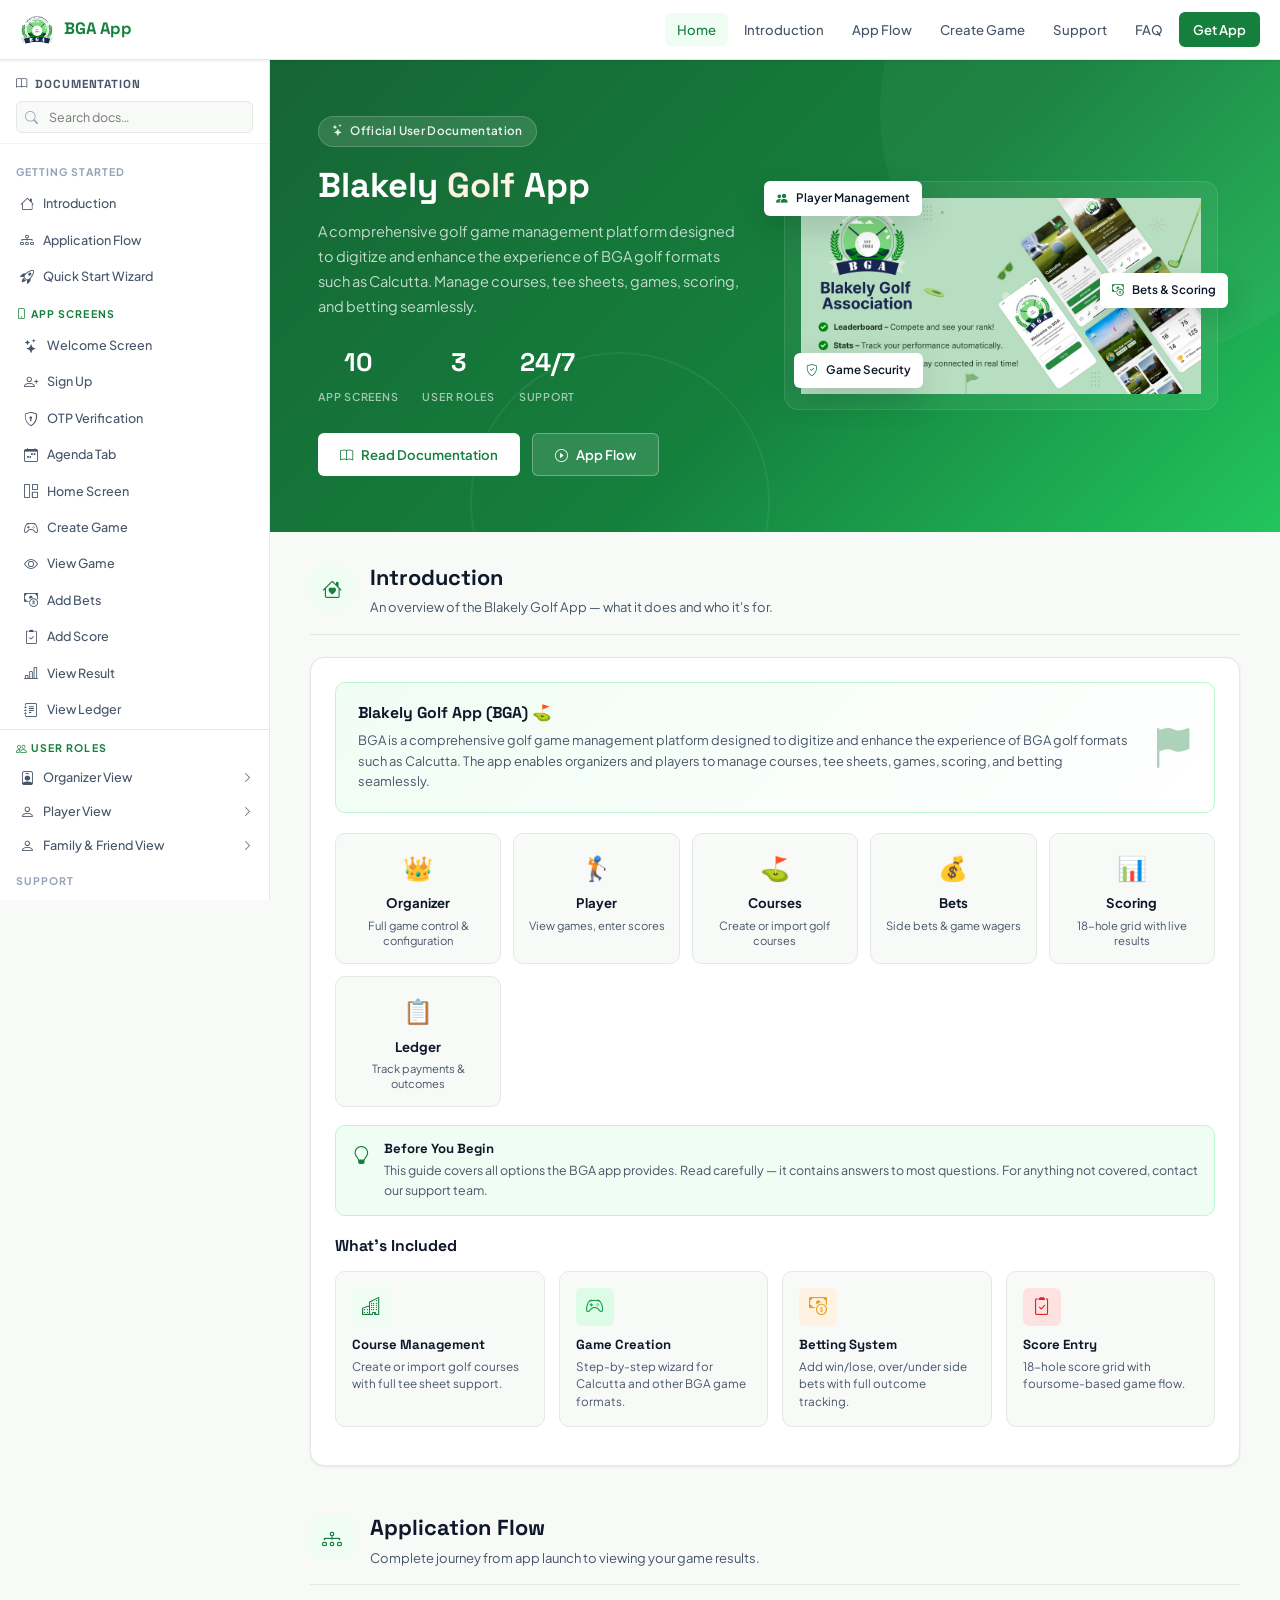
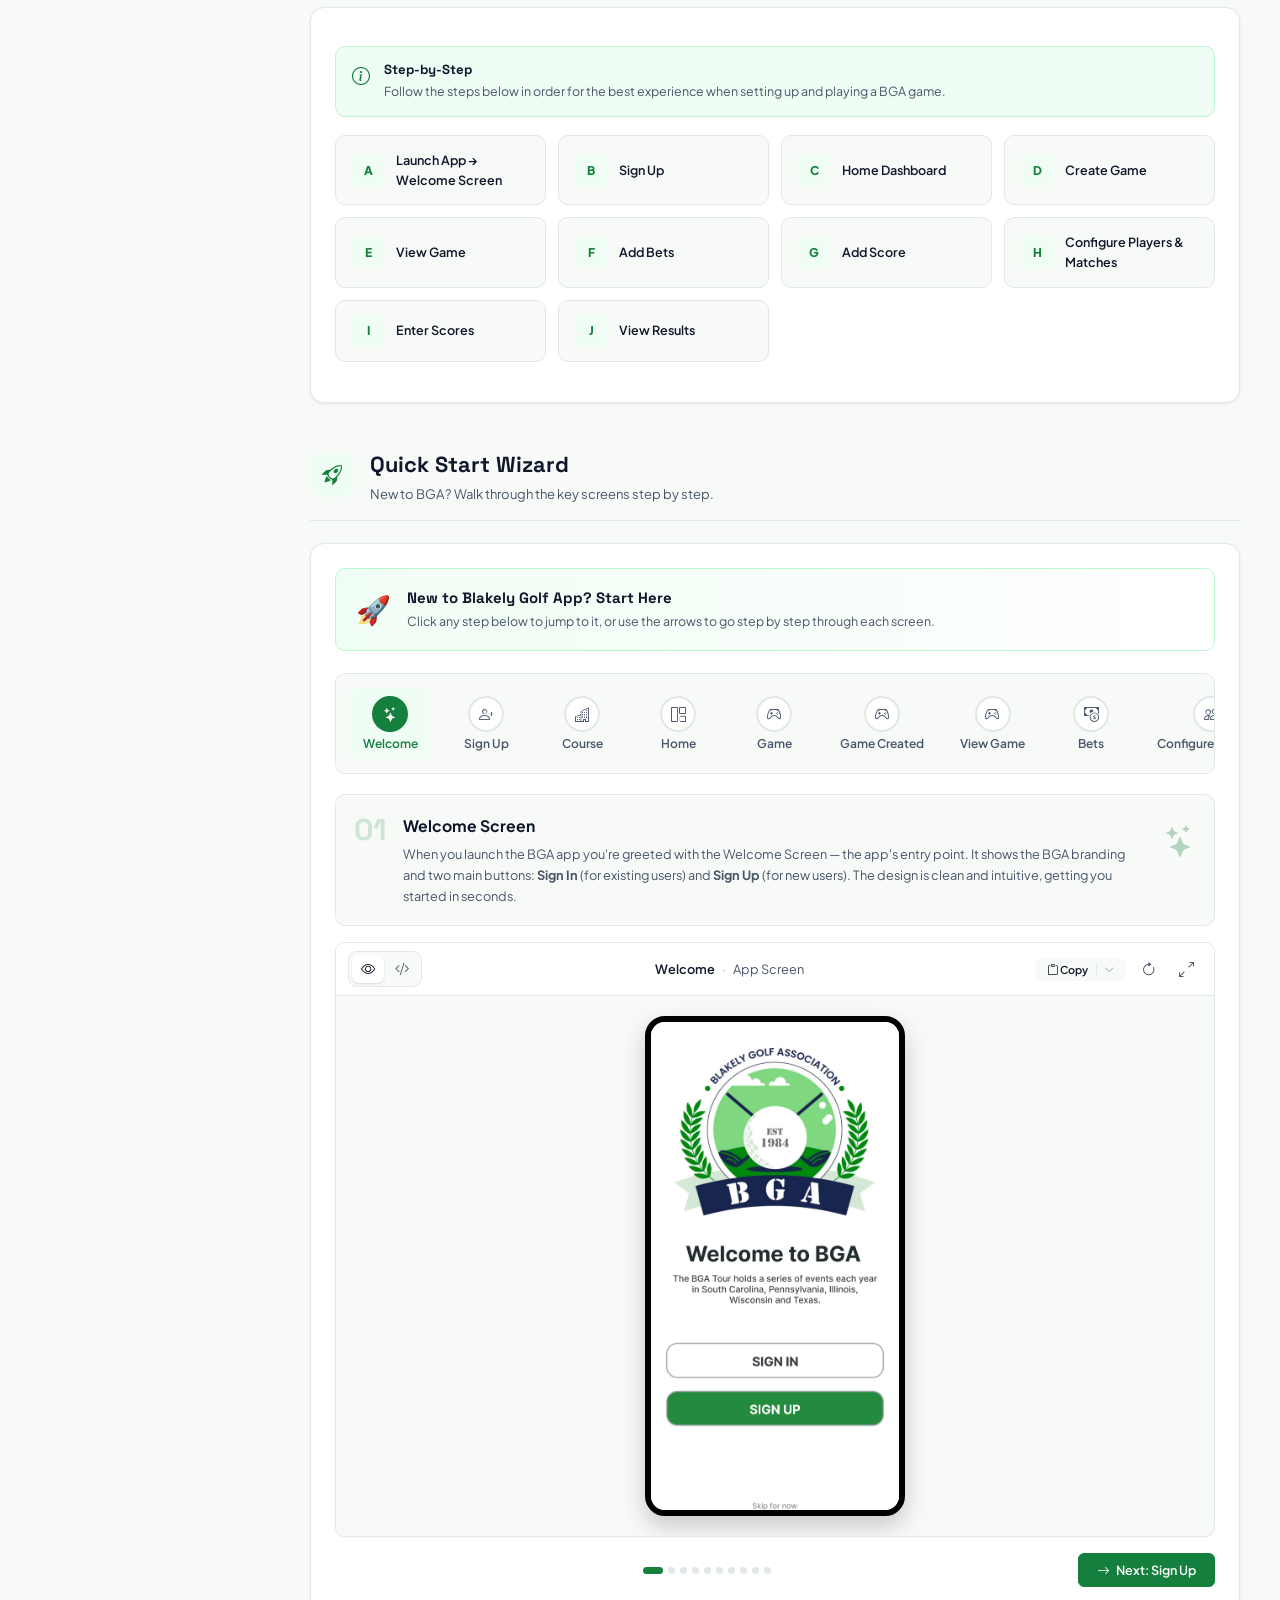
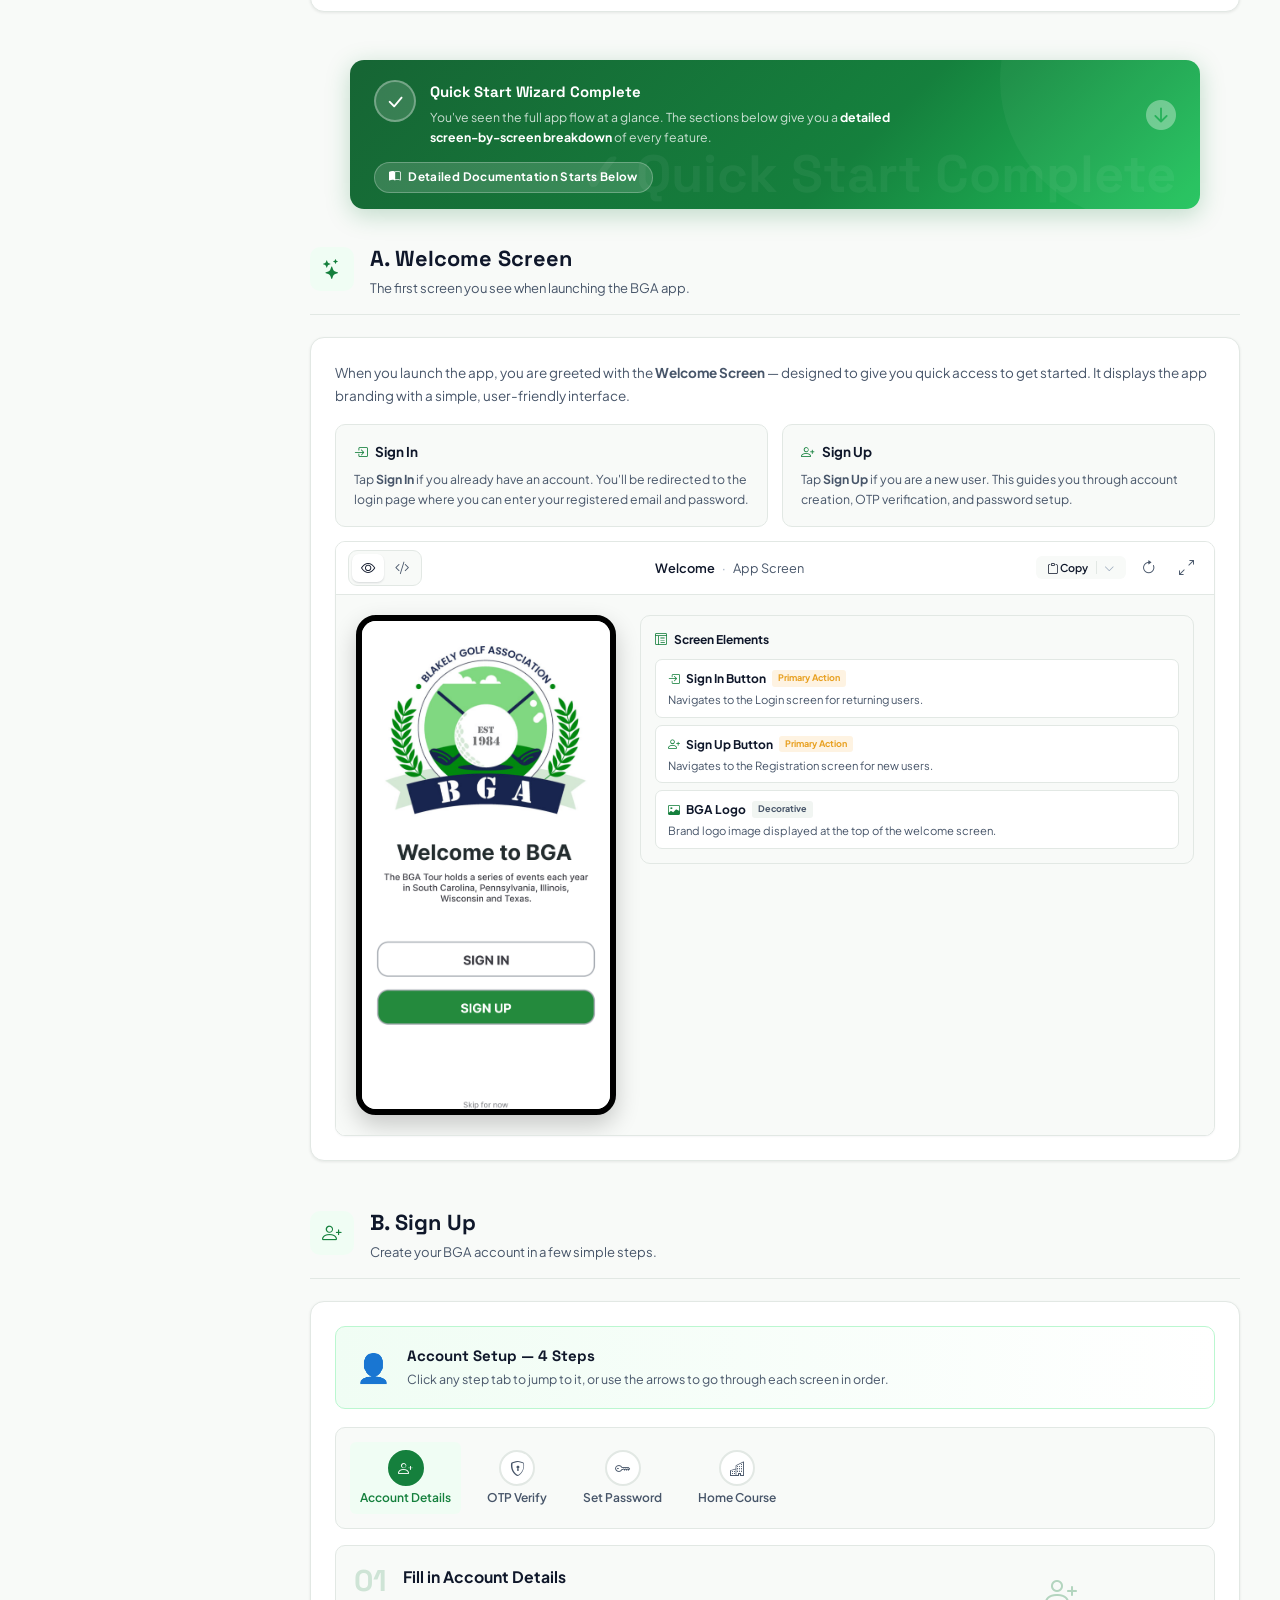
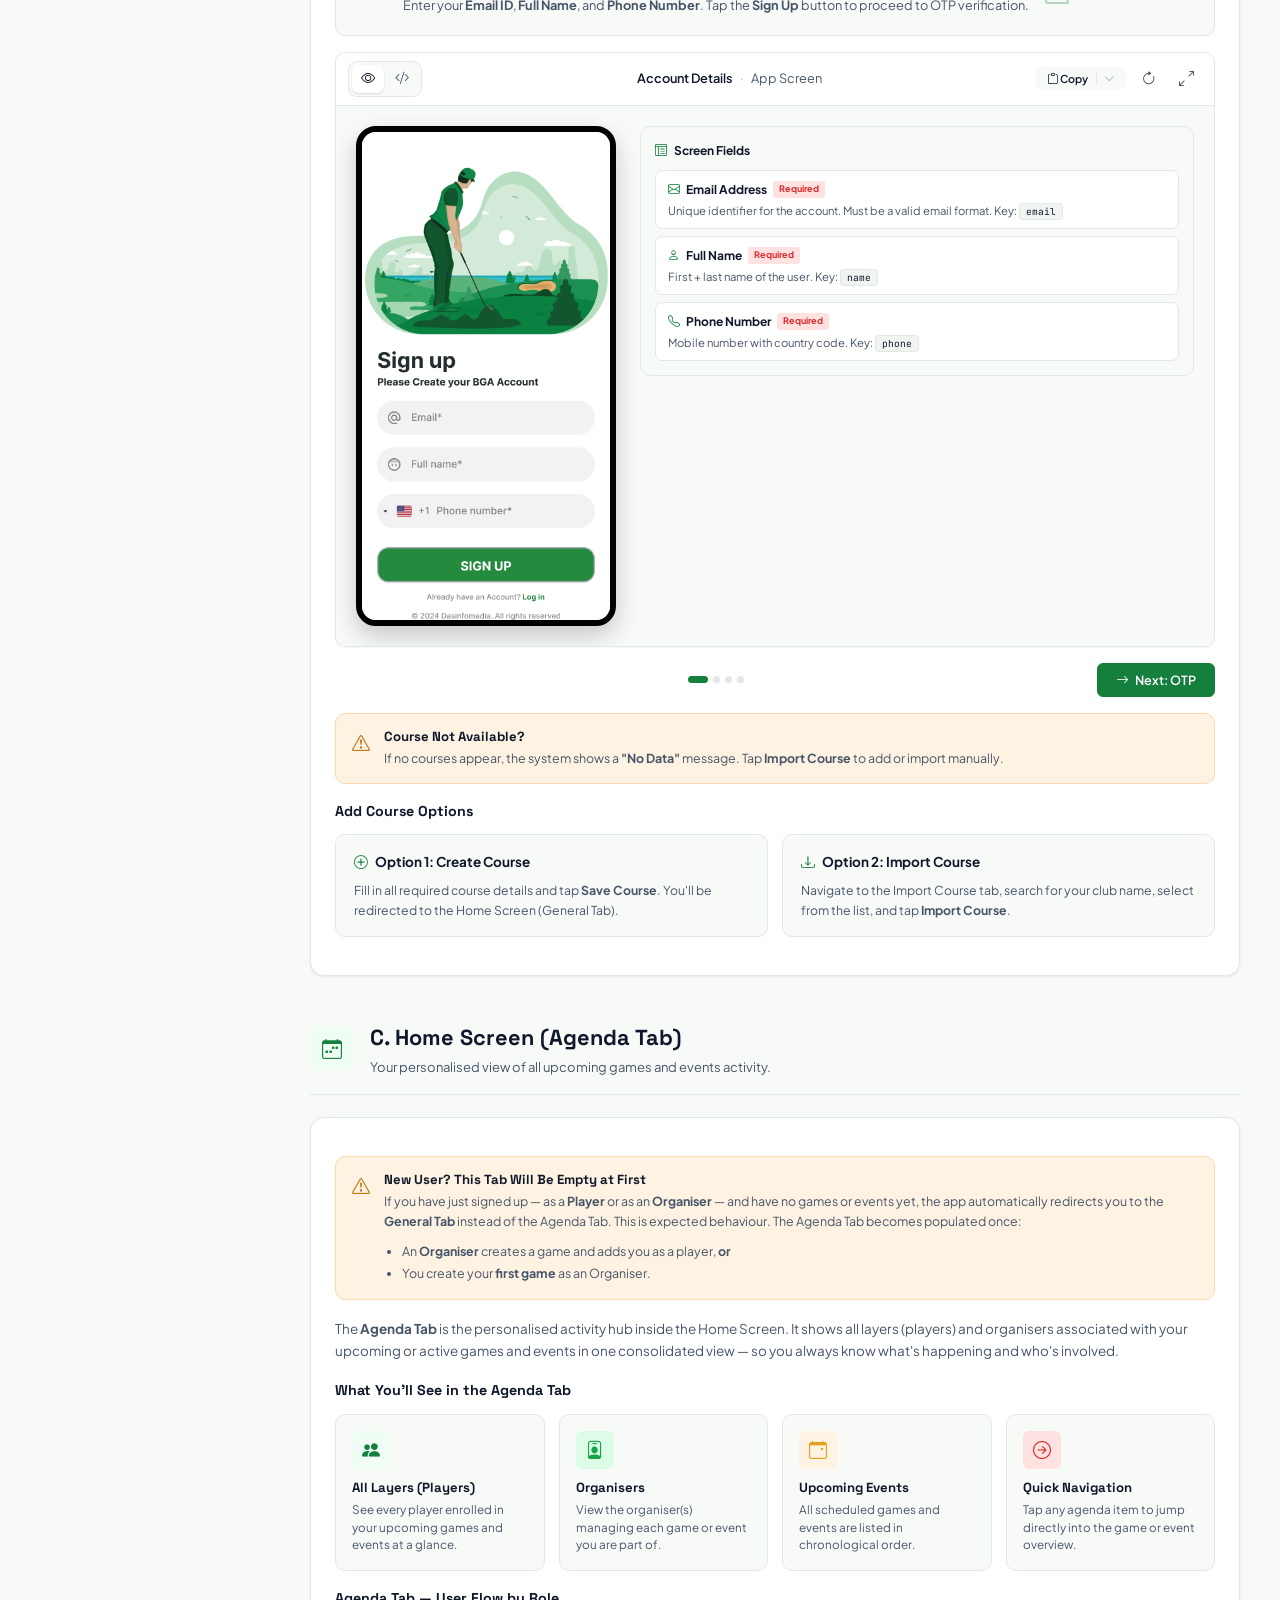
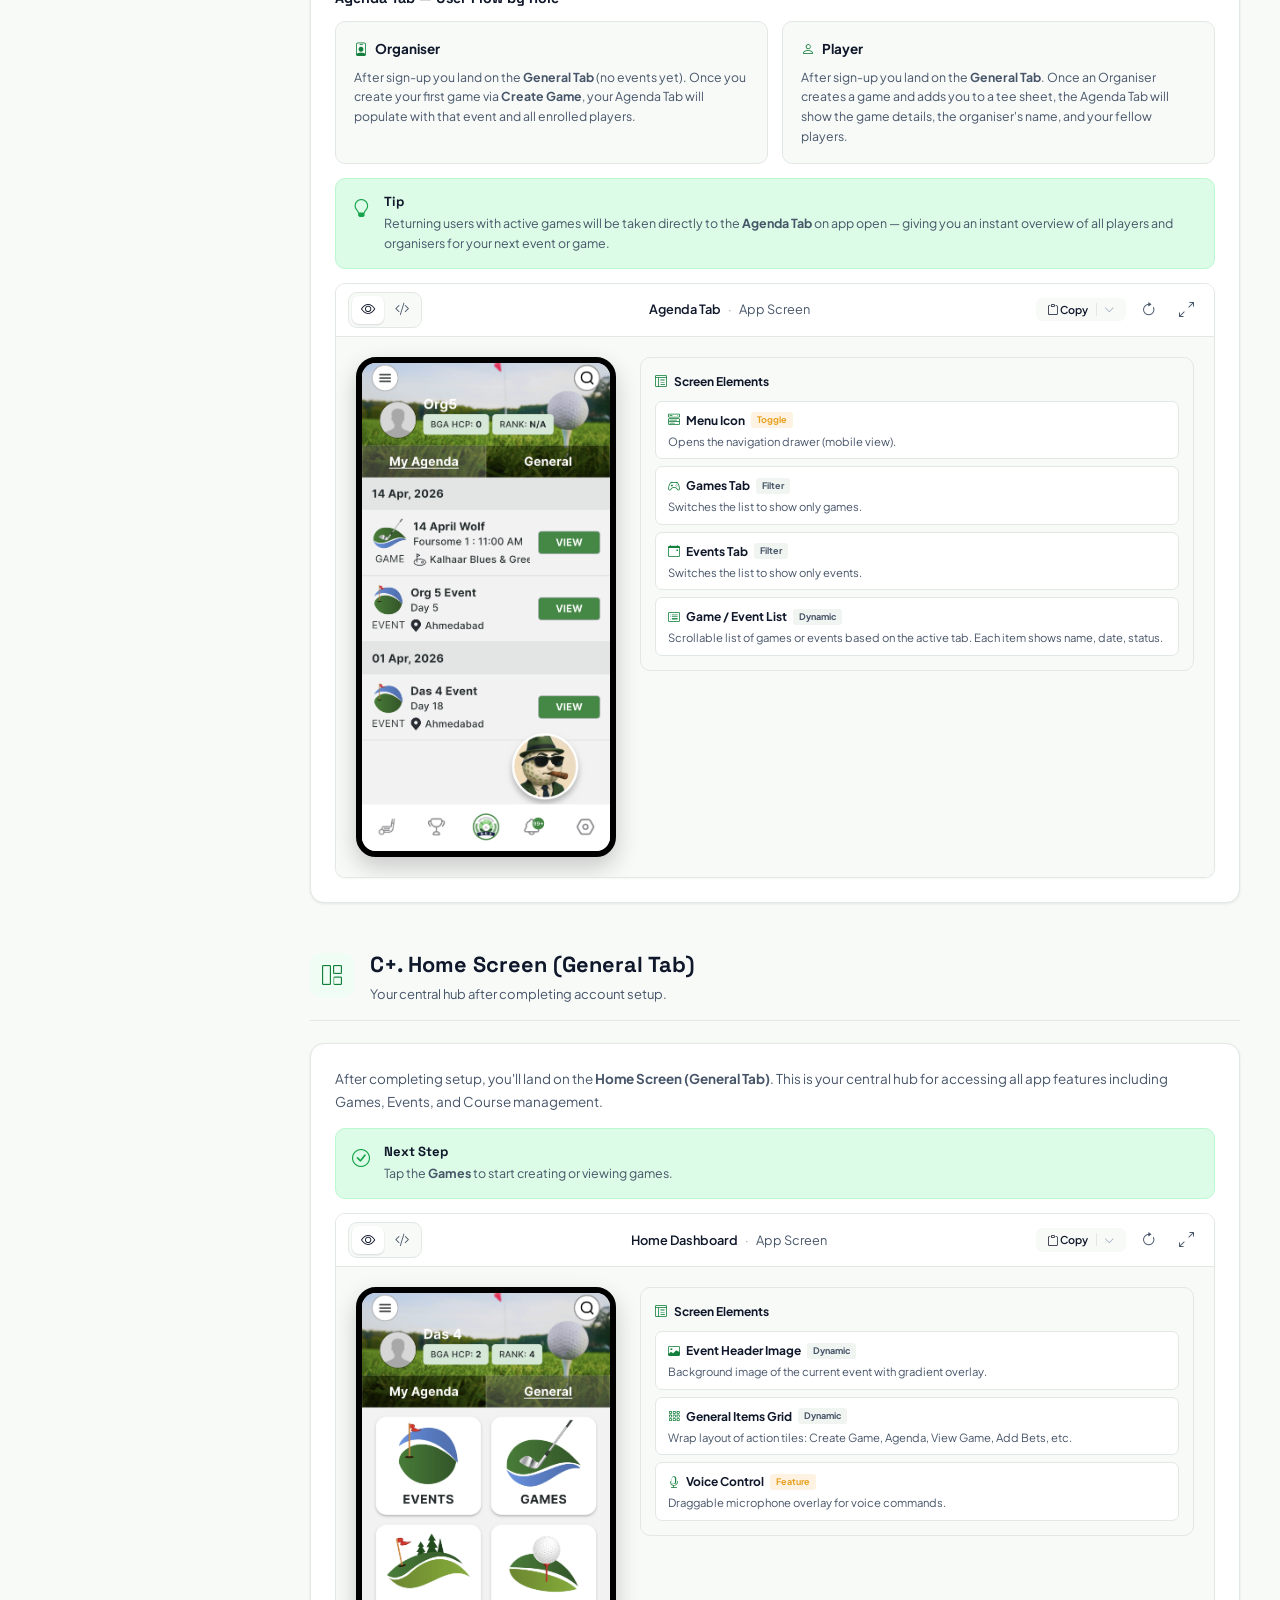
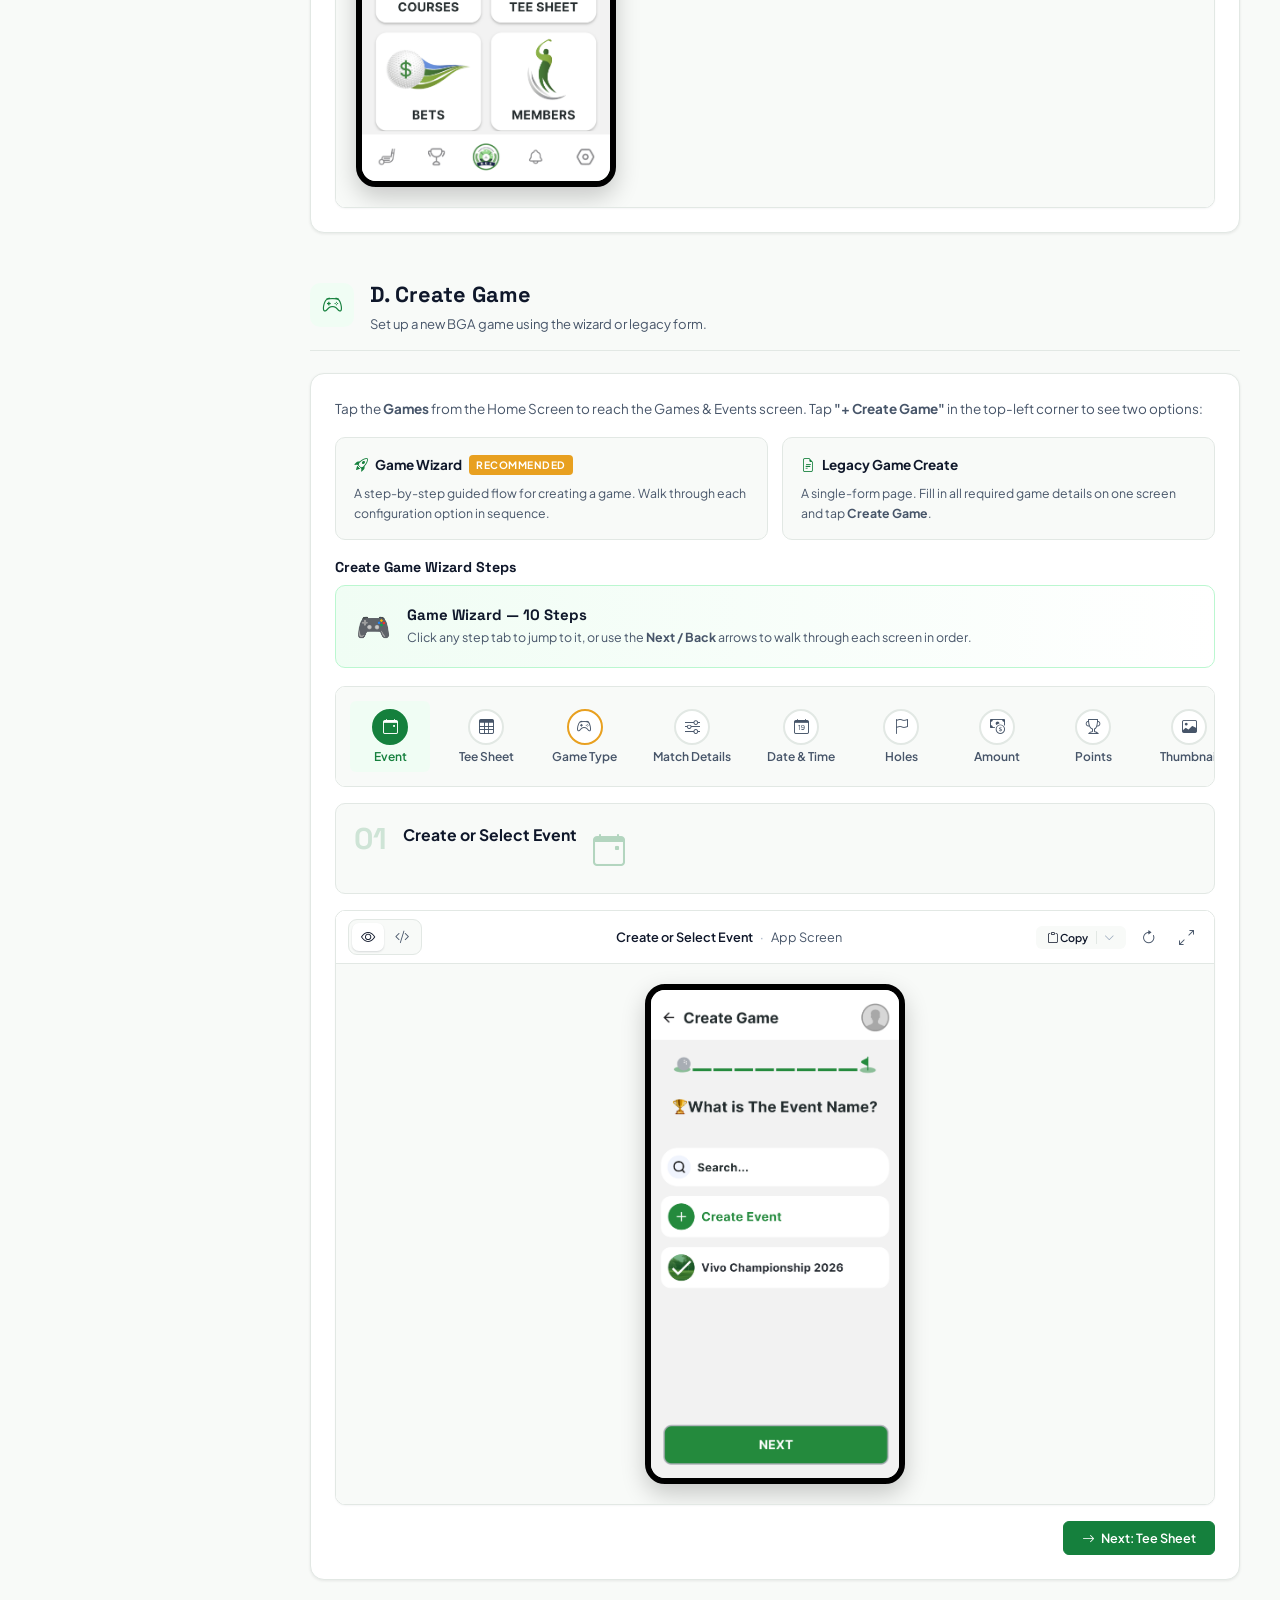
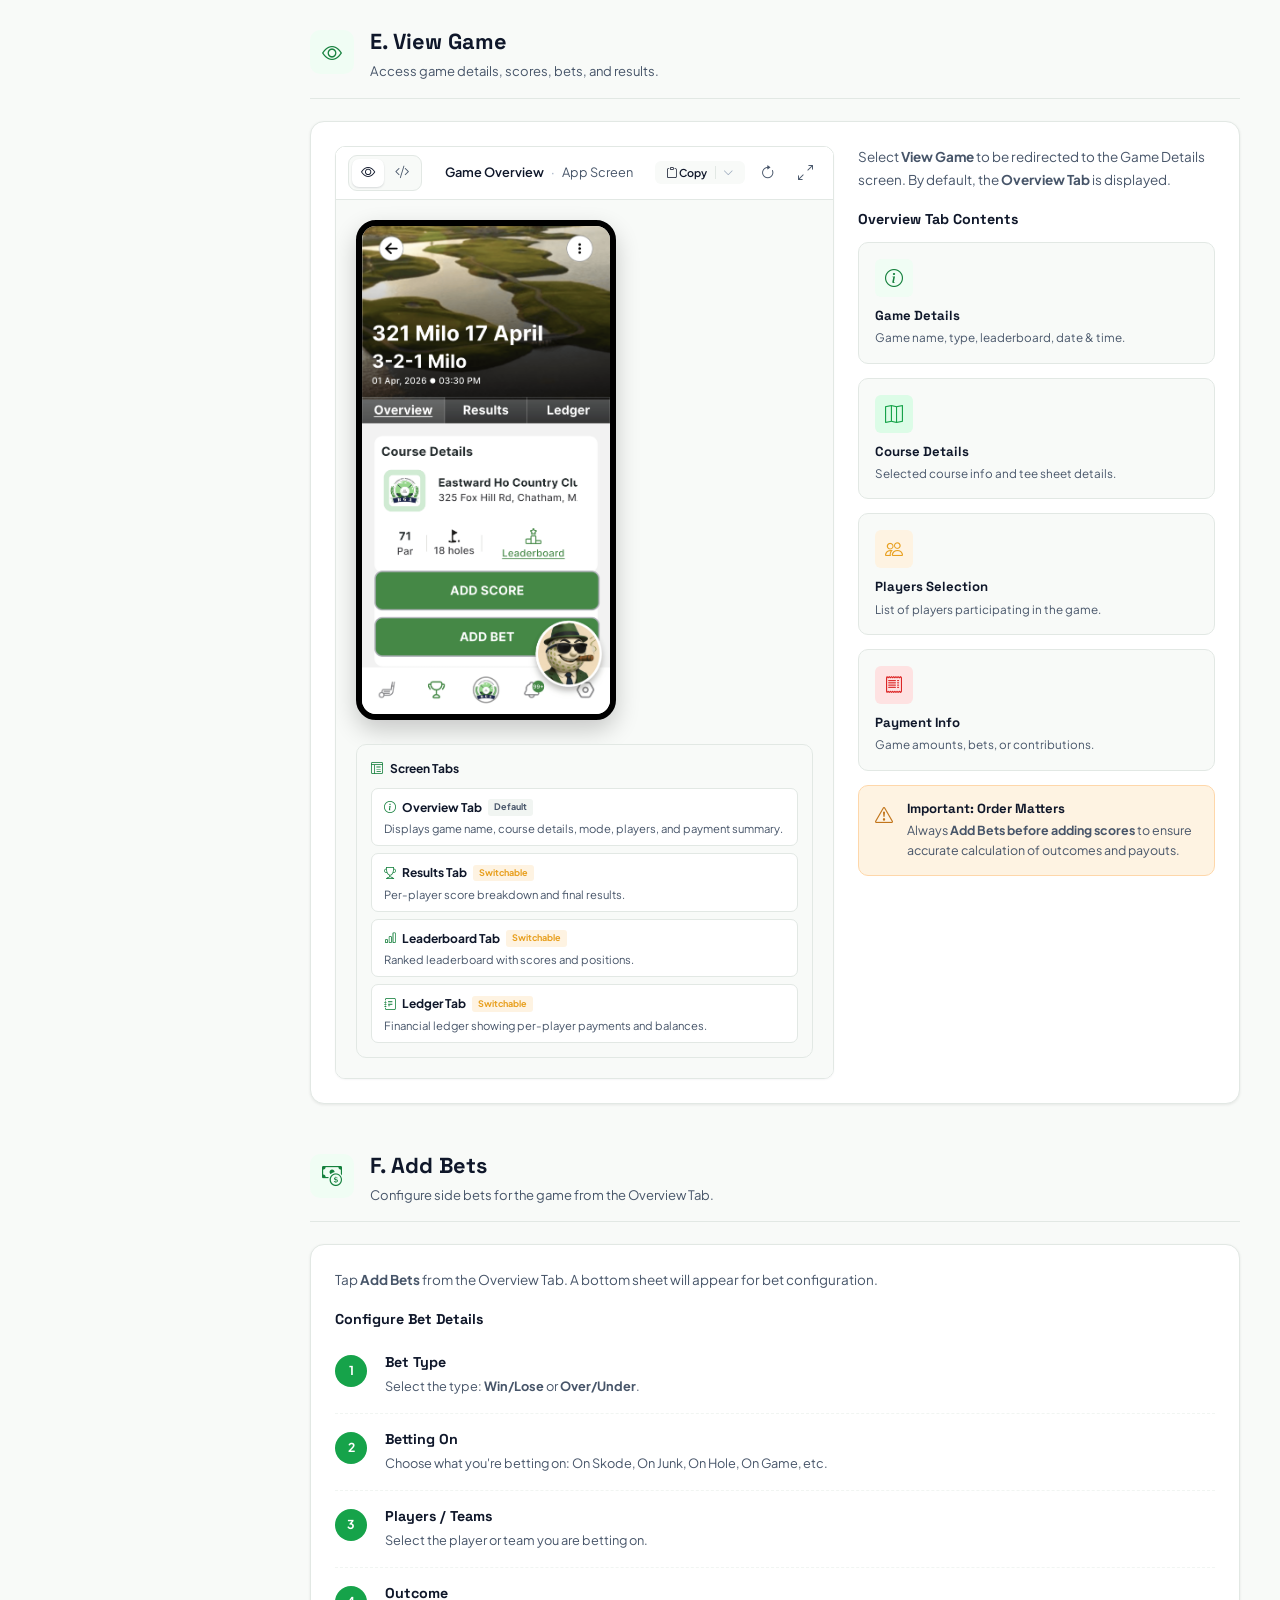
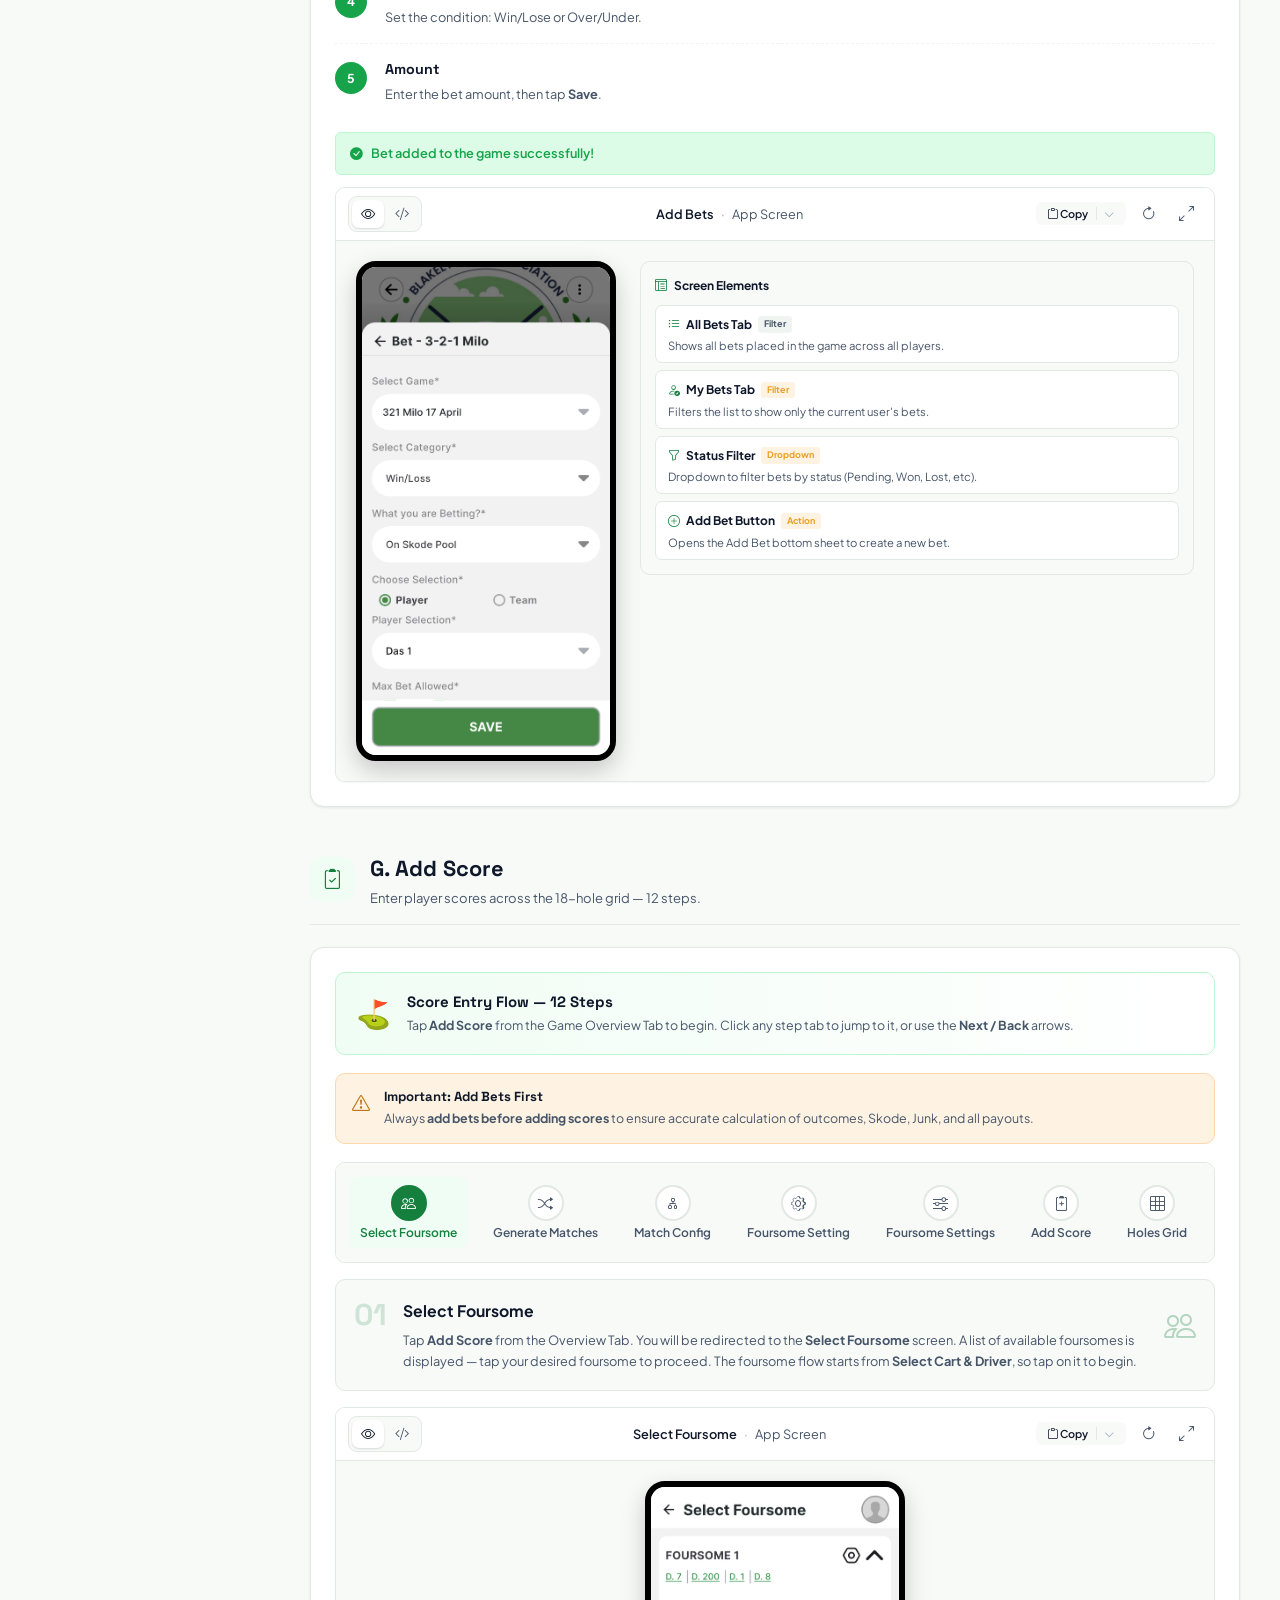
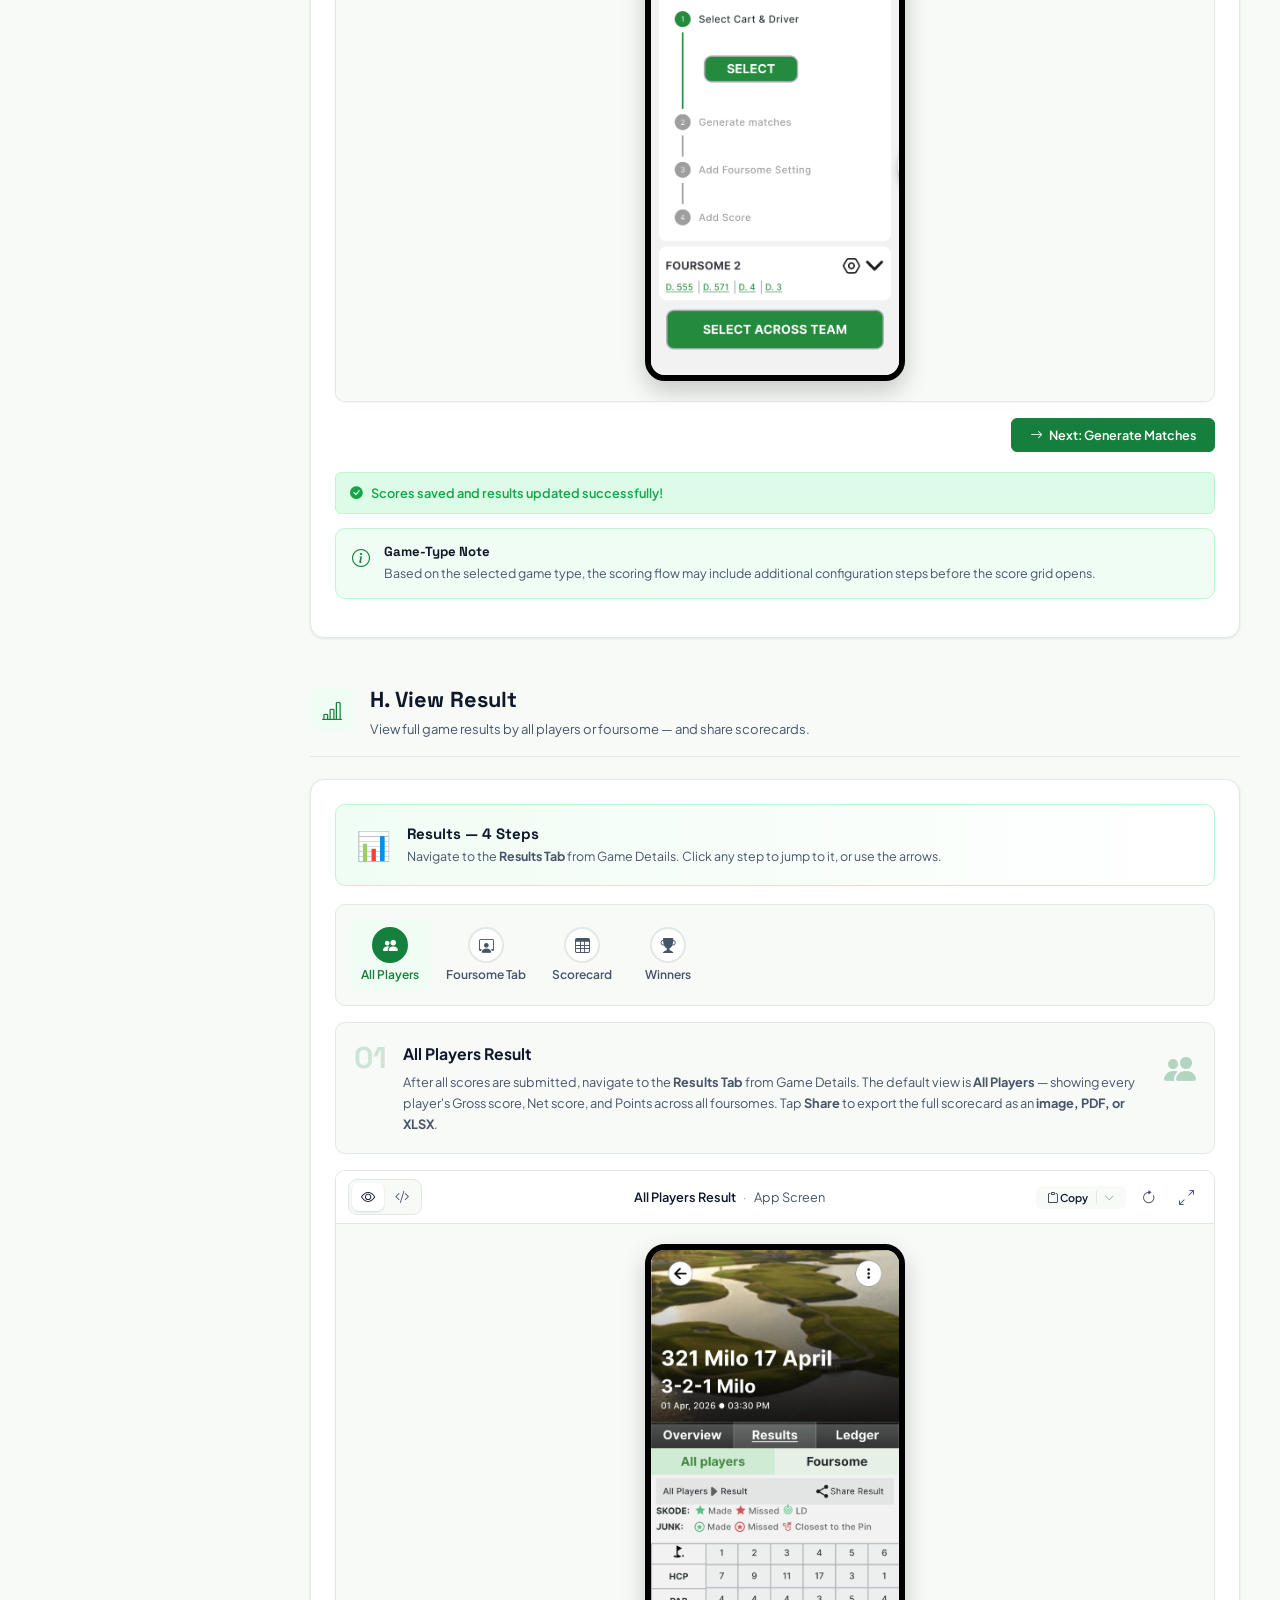
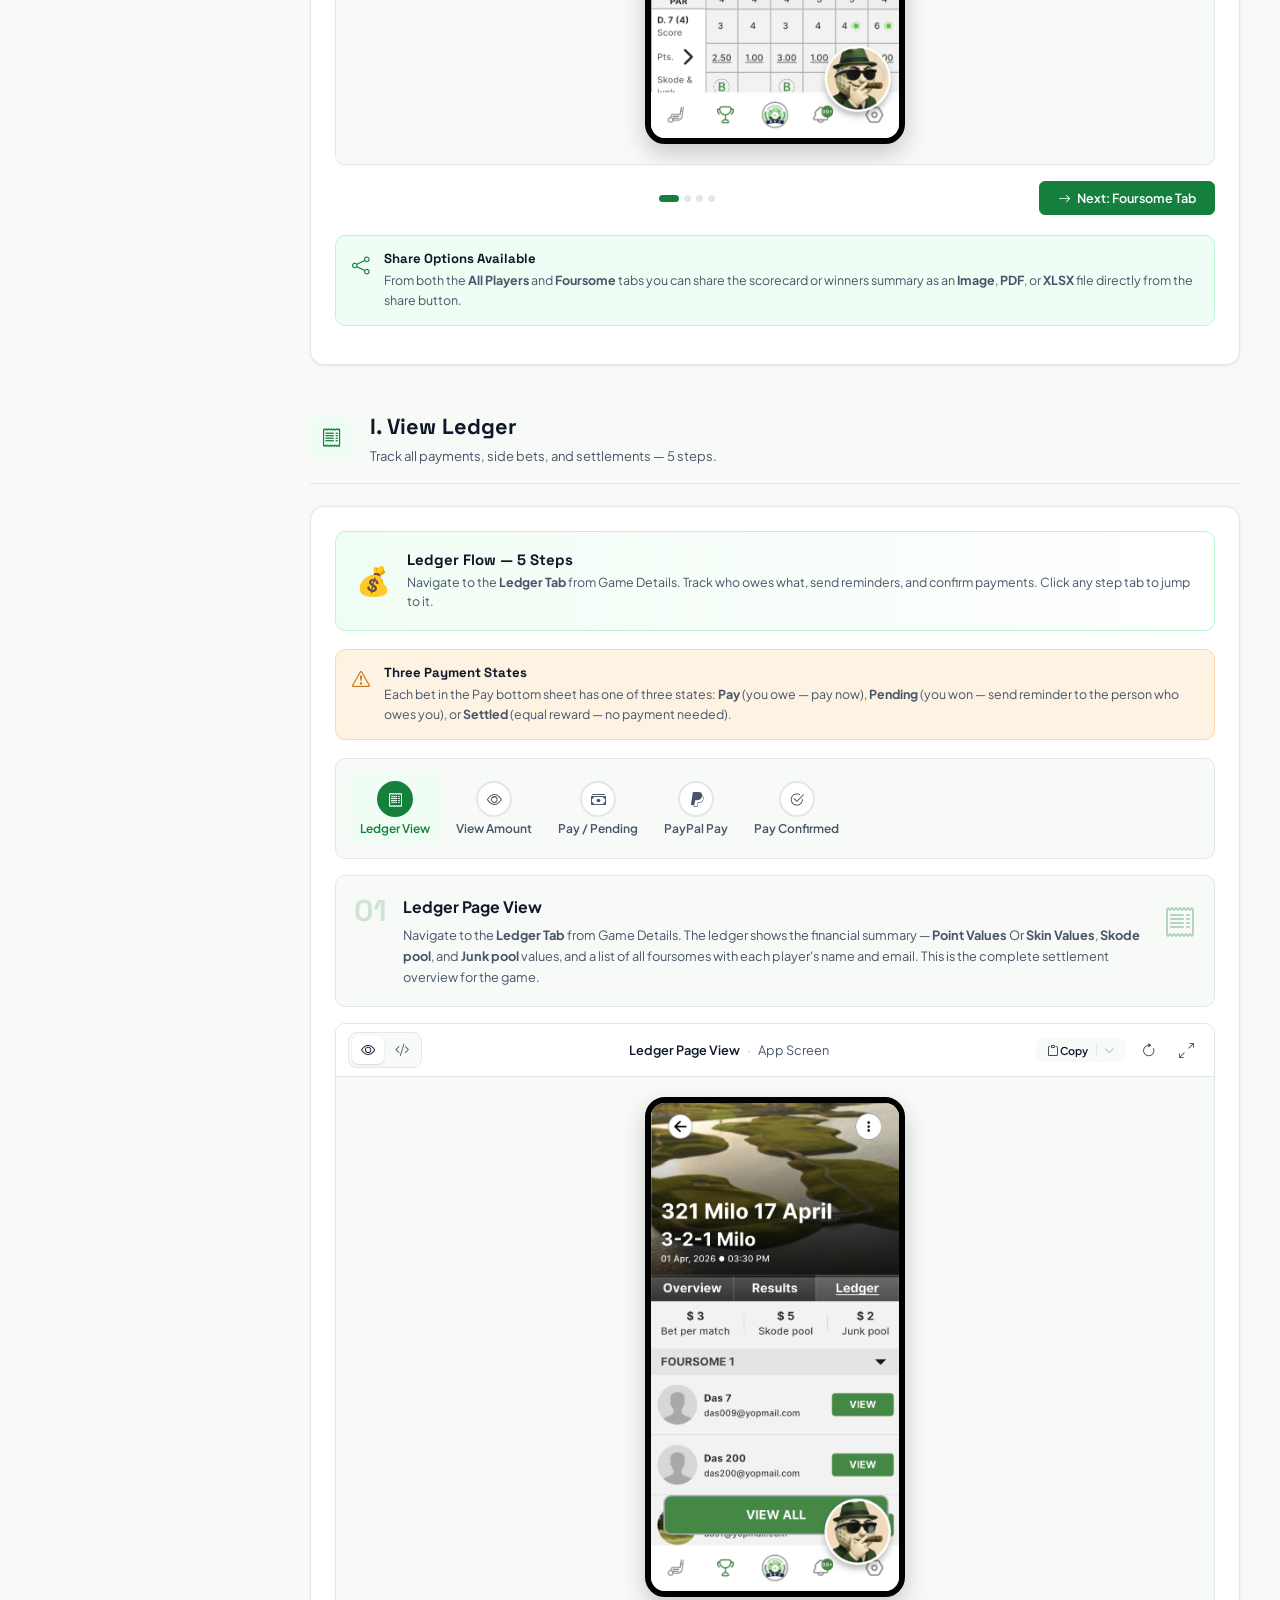
==== index.html @ bfceb079 "new files" ====
﻿<!DOCTYPE html>
<html lang="en">
<head>
    <meta charset="utf-8"/>
    <meta content="width=device-width, initial-scale=1.0" name="viewport"/>
    <title>BGA App — Documentation</title>
    <link href="images/BGA-Logo.png" rel="icon" type="image/png"/>
    <link rel="preconnect" href="https://fonts.googleapis.com"/>
    <link rel="preconnect" href="https://fonts.gstatic.com" crossorigin/>
    <link href="https://fonts.googleapis.com/css2?family=Plus+Jakarta+Sans:wght@300;400;500;600;700;800&family=Space+Grotesk:wght@400;500;600;700&family=JetBrains+Mono:wght@400;500&display=swap" rel="stylesheet"/>
    <link rel="stylesheet" href="https://cdn.jsdelivr.net/npm/bootstrap-icons@1.11.3/font/bootstrap-icons.min.css">
    <link rel="stylesheet" href="css/styles.css"/>
</head>
<body>

<!-- Progress Bar -->
<div id="progress-bar"></div>
<!-- Lightbox -->
<div id="lightbox"><button class="lb-close" id="lb-close">✕</button><img alt="" id="lb-img" src=""/></div>
<!-- Mobile Overlay -->
<div id="mob-overlay"></div>

<!-- ── NAVBAR ── -->
<header class="gm-navbar" id="gm-navbar">
    <a class="gm-navbar-brand" href="#">
        <div class="brand-icon">
            <!--      <i class="bi bi-flag-fill"></i>-->
            <img src="images/BGA-Logo.png" alt="BGA Logo">

        </div>
        BGA App
    </a>
    <nav class="gm-nav-links">
        <a class="active" href="#home">Home</a>
        <a href="#Introduction">Introduction</a>
        <a href="#flow">App Flow</a>
        <a href="#create-game">Create Game</a>
        <a href="#get-support">Support</a>
        <a href="#FAQ">FAQ</a>
        <a class="gm-buy-btn" href="https://bgaapp.com/"  target="_blank"><i class="bi bi-golf2"></i> Get App</a>
    </nav>
    <button aria-label="Toggle Sidebar" class="gm-mob-toggle" id="mob-toggle"><i class="bi bi-list"></i></button>
</header>

<!-- ── PAGE LAYOUT ── -->
<div id="app">

    <!-- ── SIDEBAR ── -->
    <aside class="gm-sidebar" id="sidebar">
        <div class="sidebar-head">
            <h6><i class="bi bi-book"></i> Documentation</h6>
            <div class="sidebar-search">
                <i class="bi bi-search s-icon"></i>
                <input autocomplete="off" id="searchDocs" placeholder="Search docs…" type="text"/>
            </div>
        </div>
        <nav class="sidebar-nav">
            <div class="snav-group">
                <span class="snav-label">Getting Started</span>
                <ul>
                    <li><a class="snav-link" href="#Introduction"><i class="bi bi-house"></i> Introduction</a></li>
                    <li><a class="snav-link" href="#flow"><i class="bi bi-diagram-3"></i> Application Flow</a></li>
                    <li><a class="snav-link" href="#SetupWizard"><i class="bi bi-rocket-takeoff"></i> Quick Start Wizard</a></li>
                </ul>
            </div>

            <!-- App Screens — always open -->
            <div class="snav-group snav-group-admin">
                <span class="snav-label snav-label-admin"><i class="bi bi-phone"></i> App Screens</span>
                <ul class="snav-admin-links">
                    <li><a class="snav-link" href="#welcome"><i class="bi bi-stars"></i> Welcome Screen</a></li>
                    <li><a class="snav-link" href="#signup"><i class="bi bi-person-plus"></i> Sign Up</a></li>
                    <li><a class="snav-link" href="#otp"><i class="bi bi-shield-lock"></i> OTP Verification</a></li>
                    <li><a class="snav-link" href="#agenda"><i class="bi bi-calendar-week"></i> Agenda Tab</a></li>
                    <li><a class="snav-link" href="#home-screen"><i class="bi bi-grid-1x2"></i> Home Screen</a></li>
                    <li><a class="snav-link" href="#create-game"><i class="bi bi-controller"></i> Create Game</a></li>
                    <li><a class="snav-link" href="#view-game"><i class="bi bi-eye"></i> View Game</a></li>
                    <li><a class="snav-link" href="#add-bets"><i class="bi bi-cash-coin"></i> Add Bets</a></li>
                    <li><a class="snav-link" href="#add-score"><i class="bi bi-clipboard2-check"></i> Add Score</a></li>
                    <li><a class="snav-link" href="#view-result"><i class="bi bi-bar-chart-line"></i> View Result</a></li>
                    <li><a class="snav-link" href="#view-ledger"><i class="bi bi-journal-text"></i> View Ledger</a></li>
                </ul>
            </div>

            <!-- User Roles -->
            <div class="snav-group snav-group-admin" style="margin-bottom:0">
                <span class="snav-label snav-label-admin" style="border-top:1px solid var(--border);margin-top:2px;"><i class="bi bi-people"></i> User Roles</span>
            </div>
            <div class="snav-group"><ul><li>
                <button class="snav-dropdown-btn" onclick="toggleDrop(this)" type="button"><i class="bi bi-person-badge ico"></i><span>Organizer View</span><i class="bi bi-chevron-right arrow"></i></button>
                <div class="snav-dropdown">
                    <a href="#agenda"><i class="bi bi-calendar-week"></i> Agenda Tab</a>
                    <a href="#home-screen"><i class="bi bi-grid-1x2"></i> Home Screen</a>
                    <a href="#create-game"><i class="bi bi-plus-circle"></i> Create Game</a>
                    <a href="#view-game"><i class="bi bi-eye"></i> View Game</a>
                    <a href="#add-bets"><i class="bi bi-cash-coin"></i> Add Bets</a>
                    <a href="#add-score"><i class="bi bi-clipboard2-check"></i> Add Score</a>
                </div>
            </li></ul></div>
            <div class="snav-group"><ul><li>
                <button class="snav-dropdown-btn" onclick="toggleDrop(this)" type="button"><i class="bi bi-person ico"></i><span>Player View</span><i class="bi bi-chevron-right arrow"></i></button>
                <div class="snav-dropdown">
                    <a  href="#agenda"><i class="bi bi-calendar-week"></i> Agenda Tab</a>
                    <a  href="#home-screen"><i class="bi bi-grid-1x2"></i> Home Screen</a>
                    <a href="#create-game"><i class="bi bi-plus-circle"></i> Create Game</a>
                    <a href="#view-game"><i class="bi bi-eye"></i> View Game</a>
                    <a href="#add-bets"><i class="bi bi-cash-coin"></i> Add Bets</a>
                    <a href="#add-score"><i class="bi bi-clipboard2-check"></i> Score Entry</a>
                </div>
            </li></ul></div>
            <div class="snav-group"><ul><li>
                <button class="snav-dropdown-btn" onclick="toggleDrop(this)" type="button"><i class="bi bi-person ico"></i><span>Family & Friend View</span><i class="bi bi-chevron-right arrow"></i></button>
                <div class="snav-dropdown">
                    <a href="#home-screen"><i class="bi bi-grid-1x2"></i> Home Screen</a>
                    <a href="#view-game"><i class="bi bi-eye"></i> View Game</a>
                    <a href="#add-bets"><i class="bi bi-cash-coin"></i> Add Bets</a>
                </div>
            </li></ul></div>

            <div class="snav-group">
                <span class="snav-label">Support</span>
                <ul>
                    <li><a class="snav-link" href="#FAQ"><i class="bi bi-question-circle"></i> FAQ</a></li>
                    <li><a class="snav-link" href="#get-support"><i class="bi bi-life-preserver"></i> Get Support</a></li>
                </ul>
            </div>
        </nav>
    </aside>

    <!-- ── MAIN CONTENT ── -->
    <div class="gm-main">

        <!-- Hero -->
        <section class="gm-hero" id="home">
            <div class="hero-inner">
                <div style="display:flex;gap:32px;align-items:center;flex-wrap:wrap">
                    <div style="flex:1;min-width:260px">
                        <div class="hero-badge"><i class="bi bi-stars"></i> Official User Documentation</div>
                        <div class="hero-title-row">
                            <h1>Blakely <em>Golf</em> App</h1>
                        </div>
                        <p class="hero-desc">A comprehensive golf game management platform designed to digitize and enhance the experience of BGA golf formats such as Calcutta. Manage courses, tee sheets, games, scoring, and betting seamlessly.</p>
                        <div class="hero-stats">
                            <div class="hero-stat"><strong>10</strong><small>App Screens</small></div>
                            <div class="hero-stat"><strong>3</strong><small>User Roles</small></div>
                            <div class="hero-stat"><strong>24/7</strong><small>Support</small></div>
                        </div>
                        <div class="hero-btns">
                            <a class="hero-btn primary" href="#Introduction"><i class="bi bi-book"></i> Read Documentation</a>
                            <a class="hero-btn outline" href="#flow"><i class="bi bi-play-circle"></i> App Flow</a>
                        </div>
                    </div>
                    <div style="flex-shrink:0;position:relative;display:flex;align-items:center;justify-content:center">
                        <div class="float-tag ft-1"><i class="bi bi-people-fill"></i><span>Player Management</span></div>
                        <div class="float-tag ft-2"><i class="bi bi-cash-coin"></i><span>Bets & Scoring</span></div>
                        <div class="float-tag ft-3"><i class="bi bi-shield-check"></i><span>Game Security</span></div>
                        <div class="dash-frame">
                            <img alt="Dashboard Preview"  width="400" src="images/app release banner.png">
                            <!--          style="width:300px;height:200px;display:flex;align-items:center;justify-content:center;flex-direction:column;gap:16px"-->
                        </div>
                        <!--        <div class="dash-frame" style="width:200px;height:160px;display:flex;align-items:center;justify-content:center;flex-direction:column;gap:8px">-->
                        <!--          <i class="bi bi-flag-fill" style="font-size:48px;color:rgba(255,255,255,.5)"></i>-->

                        <!--          <span style="color:rgba(255,255,255,.5);font-size:.78rem;font-weight:600">BGA App</span>-->
                        <!--        </div>-->
                    </div>
                </div>
            </div>
        </section>

        <main class="gm-content content-area" id="content-main">

            <!-- ===== INTRODUCTION ===== -->
            <section class="doc-section" id="Introduction">
                <div class="section-header">
                    <div class="section-icon"><i class="bi bi-house-heart"></i></div>
                    <div>
                        <h2>Introduction</h2>
                        <p class="section-subtitle">An overview of the Blakely Golf App — what it does and who it's for.</p>
                    </div>
                </div>
                <div class="content-card">
                    <div class="welcome-banner">
                        <div class="banner-content">
                            <h3>Blakely Golf App (BGA) ⛳</h3>
                            <p>BGA is a comprehensive golf game management platform designed to digitize and enhance the experience of BGA golf formats such as Calcutta. The app enables organizers and players to manage courses, tee sheets, games, scoring, and betting seamlessly.</p>
                        </div>
                        <div class="banner-icon"><i class="bi bi-flag-fill"></i></div>
                    </div>
                    <div class="role-grid">
                        <div class="role-card"><span class="ri">👑</span><div class="rn">Organizer</div><div class="rd">Full game control & configuration</div></div>
                        <div class="role-card"><span class="ri">🏌️</span><div class="rn">Player</div><div class="rd">View games, enter scores</div></div>
                        <div class="role-card"><span class="ri">⛳</span><div class="rn">Courses</div><div class="rd">Create or import golf courses</div></div>
                        <div class="role-card"><span class="ri">💰</span><div class="rn">Bets</div><div class="rd">Side bets & game wagers</div></div>
                        <div class="role-card"><span class="ri">📊</span><div class="rn">Scoring</div><div class="rd">18-hole grid with live results</div></div>
                        <div class="role-card"><span class="ri">📋</span><div class="rn">Ledger</div><div class="rd">Track payments & outcomes</div></div>
                    </div>
                    <div class="info-box info-box-primary mt-3">
                        <div class="info-icon"><i class="bi bi-lightbulb"></i></div>
                        <div class="info-content">
                            <h5>Before You Begin</h5>
                            <p>This guide covers all options the BGA app provides. Read carefully — it contains answers to most questions. For anything not covered, contact our support team.</p>
                        </div>
                    </div>
                    <h4 style="font-size:1.05rem;font-weight:700;margin:20px 0 14px;">What's Included</h4>
                    <div class="feature-grid">
                        <div class="feature-item">
                            <div class="feature-icon bg-primary-soft"><i class="bi bi-buildings"></i></div>
                            <h4>Course Management</h4>
                            <p>Create or import golf courses with full tee sheet support.</p>
                        </div>
                        <div class="feature-item">
                            <div class="feature-icon bg-success-soft"><i class="bi bi-controller"></i></div>
                            <h4>Game Creation</h4>
                            <p>Step-by-step wizard for Calcutta and other BGA game formats.</p>
                        </div>
                        <div class="feature-item">
                            <div class="feature-icon bg-warning-soft"><i class="bi bi-cash-coin"></i></div>
                            <h4>Betting System</h4>
                            <p>Add win/lose, over/under side bets with full outcome tracking.</p>
                        </div>
                        <div class="feature-item">
                            <div class="feature-icon bg-red-soft"><i class="bi bi-clipboard2-check"></i></div>
                            <h4>Score Entry</h4>
                            <p>18-hole score grid with foursome-based game flow.</p>
                        </div>
                    </div>
                </div>
            </section>

            <!-- ===== APPLICATION FLOW ===== -->
            <section class="doc-section" id="flow">
                <div class="section-header">
                    <div class="section-icon"><i class="bi bi-diagram-3"></i></div>
                    <div>
                        <h2>Application Flow</h2>
                        <p class="section-subtitle">Complete journey from app launch to viewing your game results.</p>
                    </div>
                </div>
                <div class="content-card">
                    <div class="info-box info-box-primary" style="margin-bottom:18px">
                        <div class="info-icon"><i class="bi bi-info-circle"></i></div>
                        <div class="info-content"><h5>Step-by-Step</h5><p>Follow the steps below in order for the best experience when setting up and playing a BGA game.</p></div>
                    </div>
                    <div class="flow-grid">
                        <div class="flow-item"><div class="flow-letter">A</div><div class="flow-label">Launch App → Welcome Screen</div></div>
                        <div class="flow-item"><div class="flow-letter">B</div><div class="flow-label">Sign Up</div></div>
                        <div class="flow-item"><div class="flow-letter">C</div><div class="flow-label">Home Dashboard</div></div>
                        <div class="flow-item"><div class="flow-letter">D</div><div class="flow-label">Create Game</div></div>
                        <div class="flow-item"><div class="flow-letter">E</div><div class="flow-label">View Game</div></div>
                        <div class="flow-item"><div class="flow-letter">F</div><div class="flow-label">Add Bets</div></div>
                        <div class="flow-item"><div class="flow-letter">G</div><div class="flow-label">Add Score</div></div>
                        <div class="flow-item"><div class="flow-letter">H</div><div class="flow-label">Configure Players & Matches</div></div>
                        <div class="flow-item"><div class="flow-letter">I</div><div class="flow-label">Enter Scores</div></div>
                        <div class="flow-item"><div class="flow-letter">J</div><div class="flow-label">View Results</div></div>
                    </div>
                </div>
            </section>

            <!-- ===== QUICK START WIZARD ===== -->
            <section class="doc-section" id="SetupWizard">
                <div class="section-header">
                    <div class="section-icon"><i class="bi bi-rocket-takeoff"></i></div>
                    <div>
                        <h2>Quick Start Wizard</h2>
                        <p class="section-subtitle">New to BGA? Walk through the key screens step by step.</p>
                    </div>
                </div>
                <div class="content-card">
                    <div class="wizard-intro-banner">
                        <div class="wizard-badge">🚀</div>
                        <div class="wizard-intro-text">
                            <h3>New to Blakely Golf App? Start Here</h3>
                            <p>Click any step below to jump to it, or use the arrows to go step by step through each screen.</p>
                        </div>
                    </div>
                    <div class="wizard-stepper" id="wizardTabs">
                        <div class="wstep active" onclick="wizardGoTo(0)">
                            <div class="wstep-circle">
          <span class="wstep-icon">
            <i class="bi bi-stars"></i>
          </span>
                            </div>
                            <div class="wstep-label">Welcome</div>
                        </div>
                        <div class="wstep" onclick="wizardGoTo(1)"><div class="wstep-circle"><span class="wstep-icon"><i class="bi bi-person-plus"></i></span></div><div class="wstep-label">Sign Up</div></div>
                        <div class="wstep" onclick="wizardGoTo(2)"><div class="wstep-circle"><span class="wstep-icon"><i class="bi bi-buildings"></i></span></div><div class="wstep-label">Course</div></div>
                        <div class="wstep" onclick="wizardGoTo(3)"><div class="wstep-circle"><span class="wstep-icon"><i class="bi bi-grid-1x2"></i></span></div><div class="wstep-label">Home</div></div>
                        <div class="wstep" onclick="wizardGoTo(4)"><div class="wstep-circle"><span class="wstep-icon"><i class="bi bi-controller"></i></span></div><div class="wstep-label">Game</div></div>
                        <div class="wstep" onclick="wizardGoTo(5)"><div class="wstep-circle"><span class="wstep-icon"><i class="bi bi-controller"></i></span></div><div class="wstep-label">Game Created</div></div>
                        <div class="wstep" onclick="wizardGoTo(6)"><div class="wstep-circle"><span class="wstep-icon"><i class="bi bi-controller"></i></span></div><div class="wstep-label">View Game</div></div>
                        <div class="wstep" onclick="wizardGoTo(7)"><div class="wstep-circle"><span class="wstep-icon"><i class="bi bi-cash-coin"></i></span></div><div class="wstep-label">Bets</div></div>
                        <div class="wstep" onclick="wizardGoTo(8)"><div class="wstep-circle"><span class="wstep-icon"><i class="bi bi-people"></i></span></div><div class="wstep-label">Configure Matches</div></div>
                        <div class="wstep" onclick="wizardGoTo(9)"><div class="wstep-circle"><span class="wstep-icon"><i class="bi bi-clipboard2-check"></i></span></div><div class="wstep-label">Scoring</div></div>
                    </div>
                    <div class="wizard-slide-panel">
                        <!-- Slide 0 -->
                        <div class="wizard-slide active" id="wslide-0" >
                            <div class="wizard-slide-info">
                                <div class="wsi-num">01</div>
                                <div class="wsi-body">
                                    <div class="wsi-title">Welcome Screen</div>
                                    <div class="wsi-desc">When you launch the BGA app you're greeted with the Welcome Screen — the app's entry point. It shows the BGA branding and two main buttons: <strong>Sign In</strong> (for existing users) and <strong>Sign Up</strong> (for new users). The design is clean and intuitive, getting you started in seconds.</div>
                                </div>
                                <div class="wsi-icon"><i class="bi bi-stars"></i></div>
                            </div>
<!--                            <div class="wizard-slide-img"><div class="image-placeholder">-->
<!--                                <img src="images/welcome.png" alt="Welcome Screen" class="app-image" />-->
<!--                            </div></div>-->
                            <div class="code-preview-mount" data-key="wslide-0"></div>
                            <div class="wizard-nav"><span></span><div class="wizard-progress-dots" id="wdots-0"></div><button class="wizard-nav-btn primary" onclick="wizardGoTo(1)"><i class="bi bi-arrow-right"></i> Next: Sign Up</button></div>
                        </div>
                        <!-- Slide 1 -->
                        <div class="wizard-slide" id="wslide-1">
                            <div class="wizard-slide-info">
                                <div class="wsi-num">02</div>
                                <div class="wsi-body">
                                    <div class="wsi-title">Sign Up & Account Setup</div>
                                    <div class="wsi-desc">Create your account by entering your Email ID, Full Name, and Phone Number. After tapping Sign Up, you'll receive an OTP on your email for verification. Once verified, set your password. Finally, select your Home Course — either by allowing location access to find nearby courses, or by manually importing one.</div>
                                </div>
                                <div class="wsi-icon"><i class="bi bi-person-plus"></i></div>
                            </div>
<!--                            <div class="wizard-slide-img"><div class="image-placeholder">-->
<!--                                <img src="images/signUpScreen.png" alt="Sign up screen" class="app-image" />-->
<!--                            </div></div>-->
                            <div class="code-preview-mount" data-key="wslide-1"></div>
                            <div class="wizard-nav"><button class="wizard-nav-btn" onclick="wizardGoTo(0)"><i class="bi bi-arrow-left"></i> Back</button><div class="wizard-progress-dots" id="wdots-1"></div><button class="wizard-nav-btn primary" onclick="wizardGoTo(2)"><i class="bi bi-arrow-right"></i> Next: Course</button></div>
                        </div>
                        <!-- Slide 2 -->
                        <div class="wizard-slide" id="wslide-2">
                            <div class="wizard-slide-info">
                                <div class="wsi-num">03</div>
                                <div class="wsi-body">
                                    <div class="wsi-title">Select or Import Course</div>
                                    <div class="wsi-desc">After account setup, choose your home golf course. You can allow location access to see nearby courses, or import one manually. If a course isn't in the system, use <strong>Import Course</strong> to search by name, or use <strong>Create Course</strong> to add your own with full details.</div>
                                </div>
                                <div class="wsi-icon"><i class="bi bi-buildings"></i></div>
                            </div>
<!--                            <div class="wizard-slide-img"><div class="image-placeholder">-->
<!--                                <img src="images/courseSelectionScreen.png" alt="Course Selection Screen" class="app-image" />-->
<!--                            </div></div>-->
                            <div class="code-preview-mount" data-key="wslide-2"></div>
                            <div class="wizard-nav"><button class="wizard-nav-btn" onclick="wizardGoTo(1)"><i class="bi bi-arrow-left"></i> Back</button><div class="wizard-progress-dots" id="wdots-2"></div><button class="wizard-nav-btn primary" onclick="wizardGoTo(3)"><i class="bi bi-arrow-right"></i> Next: Home</button></div>
                        </div>
                        <!-- Slide 3 -->
                        <div class="wizard-slide" id="wslide-3">
                            <div class="wizard-slide-info">
                                <div class="wsi-num">04</div>
                                <div class="wsi-body">
                                    <div class="wsi-title">Home Dashboard</div>
                                    <div class="wsi-desc">The Home Screen (General Tab) is your central hub. From here you can navigate to Games & Events, view your courses, manage your profile, and access all app features. The Games tab is where all game creation and management happens.</div>
                                </div>
                                <div class="wsi-icon"><i class="bi bi-grid-1x2"></i></div>
                            </div>
<!--                            <div class="wizard-slide-img"><div class="image-placeholder">-->
<!--                                <img src="images/homeDashboard.png" alt="Home Dashboard" class="app-image" />-->
<!--                            </div></div>-->
                            <div class="code-preview-mount" data-key="wslide-3"></div>
                            <div class="wizard-nav"><button class="wizard-nav-btn" onclick="wizardGoTo(2)"><i class="bi bi-arrow-left"></i> Back</button><div class="wizard-progress-dots" id="wdots-3"></div><button class="wizard-nav-btn primary" onclick="wizardGoTo(4)"><i class="bi bi-arrow-right"></i> Next: Game</button></div>
                        </div>
                        <!-- Slide 4 -->
                        <div class="wizard-slide" id="wslide-4">
                            <div class="wizard-slide-info">
                                <div class="wsi-num">05</div>
                                <div class="wsi-body">
                                    <div class="wsi-title">Create a Game</div>
                                    <div class="wsi-desc">Tap the Games tab then "+ Create Game". Use the recommended <strong>Game Wizard</strong> for a guided 9-step setup: choose event, tee sheet, game name, match details, date/time, holes, amounts, points, and thumbnail. Or use <strong>Legacy Create</strong> for a single-form approach.</div>
                                </div>
                                <div class="wsi-icon"><i class="bi bi-controller"></i></div>
                            </div>
<!--                            <div class="wizard-slide-img"><div class="image-placeholder">-->
<!--                                <img src="images/createGameScreen.png" alt="Create Game Screen" class="app-image" />-->
<!--                            </div></div>-->
                            <div class="code-preview-mount" data-key="wslide-4"></div>
                            <div class="wizard-nav"><button class="wizard-nav-btn" onclick="wizardGoTo(3)">
                                <i class="bi bi-arrow-left"></i> Back</button>
                                <div class="wizard-progress-dots" id="wdots-4"></div>
                                <button class="wizard-nav-btn primary" onclick="wizardGoTo(5)">
                                    <i class="bi bi-arrow-right"></i> Next: Game Created</button></div>
                        </div>
                        <!-- Slide 5 -->
                        <div class="wizard-slide" id="wslide-5">
                            <div class="wizard-slide-info">
                                <div class="wsi-num">06</div>
                                <div class="wsi-body">
                                    <div class="wsi-title">Game Created Successfully</div>
                                    <div class="wsi-desc" id="gameCreateSuccessTitle">
                                        Once all game details are completed, your game will be successfully created.
                                        A confirmation screen will appear indicating that the game setup is complete.
                                    </div>
                                </div>
                                <div class="wsi-icon"><i class="bi bi-check-circle"></i></div>
                            </div>
<!--                            <div class="wizard-slide-img">-->
<!--                                <div class="image-placeholder">-->
<!--                                    <img src="images/gameCreated.png" alt="Game Created Screen" class="app-image" />-->
<!--                                </div>-->
<!--                            </div>-->
                            <div class="code-preview-mount" data-key="wslide-5"></div>
                            <div class="wizard-nav">
                                <button class="wizard-nav-btn" onclick="wizardGoTo(4)">
                                    <i class="bi bi-arrow-left"></i> Back
                                </button>
                                <div class="wizard-progress-dots" id="wdots-5"></div>
                                <button class="wizard-nav-btn primary" onclick="wizardGoTo(6)">
                                    Next: Overview <i class="bi bi-arrow-right"></i>
                                </button>
                            </div>
                        </div>
                        <!-- Slide 6 -->
                        <div class="wizard-slide" id="wslide-6">
                            <div class="wizard-slide-info">
                                <div class="wsi-num">07</div>
                                <div class="wsi-body">
                                    <div class="wsi-title">Game Overview</div>
                                    <div class="wsi-desc">
                                        After creating the game, you will be redirected to the Game Overview screen.
                                        Here you can view all game details, course details , add bets, and add scoring.
                                    </div>
                                </div>
                                <div class="wsi-icon"><i class="bi bi-eye"></i></div>
                            </div>
<!--                            <div class="wizard-slide-img">-->
<!--                                <div class="image-placeholder">-->
<!--                                    &lt;!&ndash;            <img src="images/gameOverview.png" alt="Game Overview Screen" class="app-image" />&ndash;&gt;-->
<!--                                    <img src="images/321_milo_image/321MiloGameOverview.png" alt="Game Overview Screen" class="app-image" />-->
<!--                                </div>-->
<!--                            </div>-->
                            <div class="code-preview-mount" data-key="wslide-6"></div>
                            <div class="wizard-nav">
                                <button class="wizard-nav-btn" onclick="wizardGoTo(5)">
                                    <i class="bi bi-arrow-left"></i> Back
                                </button>
                                <div class="wizard-progress-dots" id="wdots-6"></div>
                                <button class="wizard-nav-btn primary" onclick="wizardGoTo(7)">
                                    Next: Bets <i class="bi bi-arrow-right"></i>
                                </button>
                            </div>
                        </div>
                        <!-- Slide 7 -->
                        <div class="wizard-slide" id="wslide-7">
                            <div class="wizard-slide-info">
                                <div class="wsi-num">08</div>
                                <div class="wsi-body">
                                    <div class="wsi-title">Add Bets</div>
                                    <div class="wsi-desc">From the game's Overview Tab, tap <strong>Add Bets</strong> to open the bet configuration sheet. Select the bet type (Win/Lose or Over/Under), what you're betting on (Skode, Junk, Hole, Game), pick players/teams, set the outcome condition, and enter the amount. Always add bets <em>before</em> adding scores.</div>
                                </div>
                                <div class="wsi-icon"><i class="bi bi-cash-coin"></i></div>
                            </div>
<!--                            <div class="wizard-slide-img"><div class="image-placeholder">-->
<!--                                <img src="images/321_milo_image/321MiloAddBetsScreen.png" alt="Add Bets Screen" class="app-image" />-->
<!--                            </div></div>-->
                            <div class="code-preview-mount" data-key="wslide-7"></div>
                            <div class="wizard-nav"><button class="wizard-nav-btn" onclick="wizardGoTo(6)"><i class="bi bi-arrow-left"></i> Back</button>
                                <div class="wizard-progress-dots" id="wdots-7"></div>
                                <button class="wizard-nav-btn primary" onclick="wizardGoTo(8)"><i class="bi bi-arrow-right"></i> Next: Foursome</button></div>
                        </div>
                        <!-- Slide 8 -->
                        <div class="wizard-slide" id="wslide-8">
                            <div class="wizard-slide-info">
                                <div class="wsi-num">09</div>
                                <div class="wsi-body">
                                    <div class="wsi-title">Select Foursome</div>
                                    <div class="wsi-desc">
                                        When you tap on <strong>Add Score</strong>, you will first be asked to select a foursome.
                                        Choose the group of players for which you want to enter scores.
                                        After selecting the foursome, you will proceed to the score entry screen.
                                    </div>
                                </div>
                                <div class="wsi-icon"><i class="bi bi-people"></i></div>
                            </div>
<!--                            <div class="wizard-slide-img">-->
<!--                                <div class="image-placeholder">-->
<!--                                    <img src="images/321MiloSelectFoursome.png" alt="Select Foursome Screen" class="app-image" />-->
<!--                                </div>-->
<!--                            </div>-->
                            <div class="code-preview-mount" data-key="wslide-8"></div>
                            <div class="wizard-nav">
                                <button class="wizard-nav-btn" onclick="wizardGoTo(7)">
                                    <i class="bi bi-arrow-left"></i> Back
                                </button>
                                <div class="wizard-progress-dots" id="wdots-8"></div>
                                <button class="wizard-nav-btn primary" onclick="wizardGoTo(9)">
                                    Next: Scoring <i class="bi bi-arrow-right"></i>
                                </button>
                            </div>
                        </div>
                        <!-- Slide 9 -->
                        <div class="wizard-slide" id="wslide-9">
                            <div class="wizard-slide-info">
                                <div class="wsi-num">10</div>
                                <div class="wsi-body">
                                    <div class="wsi-title">Score Entry</div>
                                    <div class="wsi-desc">Tap <strong>Add Score</strong> from the Overview Tab. Select your foursome, configure foursome settings, then open the 18-hole score grid. Tap each hole number to enter scores per player. The scoring flow adapts to your game type (e.g., Progressive Skins may include additional setup steps).</div>
                                </div>
                                <div class="wsi-icon"><i class="bi bi-clipboard2-check"></i></div>
                            </div>
<!--                            <div class="wizard-slide-img"><div class="image-placeholder">-->
<!--                                <img src="images/scoreEntryScreen.png" alt="Score Entry Screen" class="app-image" />-->
<!--                            </div></div>-->
                            <div class="code-preview-mount" data-key="wslide-9"></div>
                            <div class="wizard-nav"><button class="wizard-nav-btn" onclick="wizardGoTo(8)"><i class="bi bi-arrow-left"></i> Back</button>
                                <div class="wizard-progress-dots" id="wdots-9"></div><span style="font-size:.8rem;color:var(--ink-faint)">✅ Setup Complete!</span></div>
                        </div>
                    </div>
                </div>
            </section>

            <!-- ===== WIZARD → DETAILED DOCS DIVIDER ===== -->
            <div class="wizard-end-divider" aria-label="End of Quick Start Wizard">
                <div class="wed-inner">
                    <div class="wed-left">
                        <div class="wed-check"><i class="bi bi-check-lg"></i></div>
                        <div>
                            <div class="wed-title">Quick Start Wizard Complete</div>
                            <div class="wed-sub">You've seen the full app flow at a glance. The sections below give you a <strong>detailed screen-by-screen breakdown</strong> of every feature.</div>
                        </div>
                    </div>
                    <div class="wed-right">
                        <i class="bi bi-arrow-down-circle-fill wed-arrow-icon"></i>
                    </div>
                </div>
                <div class="wed-next-label">
                    <span class="wed-next-badge"><i class="bi bi-book-half"></i> Detailed Documentation Starts Below</span>
                </div>
            </div>

            <!-- ===== WELCOME SCREEN ===== -->
            <section class="doc-section" id="welcome">
                <div class="section-header">
                    <div class="section-icon"><i class="bi bi-stars"></i></div>
                    <div><h2>A. Welcome Screen</h2><p class="section-subtitle">The first screen you see when launching the BGA app.</p></div>
                </div>
                <div class="content-card">
                    <p style="color:var(--ink-muted);font-size:.9rem;line-height:1.7;margin-bottom:16px">When you launch the app, you are greeted with the <strong>Welcome Screen</strong> — designed to give you quick access to get started. It displays the app branding with a simple, user-friendly interface.</p>
                    <div class="option-grid">
                        <div class="option-card">
                            <div class="opt-title"><i class="bi bi-box-arrow-in-right" style="color:var(--brand)"></i> Sign In</div>
                            <p>Tap <strong>Sign In</strong> if you already have an account. You'll be redirected to the login page where you can enter your registered email and password.</p>
                        </div>
                        <div class="option-card">
                            <div class="opt-title"><i class="bi bi-person-plus" style="color:var(--brand)"></i> Sign Up</div>
                            <p>Tap <strong>Sign Up</strong> if you are a new user. This guides you through account creation, OTP verification, and password setup.</p>
                        </div>
                    </div>
                    <!--<div class="wizard-slide-img"><div class="image-placeholder">
                        <img src="images/welcome.png" alt="Welcome Screen" class="app-image" />
                    </div></div>-->
                    <div class="code-preview-mount" data-key="welcome-detail"></div>
                </div>

            </section>

            <!-- ===== SIGN UP ===== -->
            <section class="doc-section" id="signup">
                <div class="section-header">
                    <div class="section-icon"><i class="bi bi-person-plus"></i></div>
                    <div><h2>B. Sign Up</h2><p class="section-subtitle">Create your BGA account in a few simple steps.</p></div>
                </div>
                <div class="content-card">
                    <!-- SUB-WIZARD STEPPER -->
                    <div class="wizard-intro-banner" style="margin-bottom:18px">
                        <div class="wizard-badge">👤</div>
                        <div class="wizard-intro-text">
                            <h3>Account Setup — 4 Steps</h3>
                            <p>Click any step tab to jump to it, or use the arrows to go through each screen in order.</p>
                        </div>
                    </div>
                    <div class="wizard-stepper" id="signupTabs" style="margin-bottom:16px">
                        <div class="wstep active" onclick="signupGoTo(0)"><div class="wstep-circle"><span class="wstep-icon"><i class="bi bi-person-plus"></i></span></div><div class="wstep-label">Account Details</div></div>
                        <div class="wstep" onclick="signupGoTo(1)"><div class="wstep-circle"><span class="wstep-icon"><i class="bi bi-shield-lock"></i></span></div><div class="wstep-label">OTP Verify</div></div>
                        <div class="wstep" onclick="signupGoTo(2)"><div class="wstep-circle"><span class="wstep-icon"><i class="bi bi-key"></i></span></div><div class="wstep-label">Set Password</div></div>
                        <div class="wstep" onclick="signupGoTo(3)"><div class="wstep-circle"><span class="wstep-icon"><i class="bi bi-buildings"></i></span></div><div class="wstep-label">Home Course</div></div>
                    </div>

                    <!-- Slide 0 -->
                    <div class="wizard-slide active" id="sslide-0">
                        <div class="wizard-slide-info">
                            <div class="wsi-num">01</div>
                            <div class="wsi-body">
                                <div class="wsi-title">Fill in Account Details</div>
                                <div class="wsi-desc">Enter your <strong>Email ID</strong>, <strong>Full Name</strong>, and <strong>Phone Number</strong>. Tap the <strong>Sign Up</strong> button to proceed to OTP verification.</div>
                            </div>
                            <div class="wsi-icon"><i class="bi bi-person-plus"></i></div>
                        </div>

                        <!-- Screenshot + API side by side -->
                        <div class="code-preview-mount" data-key="sslide-0"></div>

                        <div class="wizard-nav">
                            <span></span>
                            <div class="wizard-progress-dots" id="sdots-0"></div>
                            <button class="wizard-nav-btn primary" onclick="signupGoTo(1)"><i class="bi bi-arrow-right"></i> Next: OTP</button>
                        </div>
                    </div>

                    <!-- Slide 1 -->
                    <div class="wizard-slide" id="sslide-1">
                        <div class="wizard-slide-info">
                            <div class="wsi-num">02</div>
                            <div class="wsi-body">
                                <div class="wsi-title">OTP Verification</div>
                                <div class="wsi-desc" id="otp">You'll be redirected to the OTP Verification screen. Enter the <strong>OTP</strong> received on your registered email and click <strong>Verify OTP</strong> to continue.</div>
                            </div>
                            <div class="wsi-icon"><i class="bi bi-shield-lock"></i></div>
                        </div>

                        <!-- Screenshot + API side by side -->
                        <div class="code-preview-mount" data-key="sslide-1"></div>

                        <div class="wizard-nav">
                            <button class="wizard-nav-btn" onclick="signupGoTo(0)"><i class="bi bi-arrow-left"></i> Back</button>
                            <div class="wizard-progress-dots" id="sdots-1"></div>
                            <button class="wizard-nav-btn primary" onclick="signupGoTo(2)"><i class="bi bi-arrow-right"></i> Next: Password</button>
                        </div>
                    </div>

                    <!-- Slide 2 -->
                    <div class="wizard-slide" id="sslide-2">
                        <div class="wizard-slide-info">
                            <div class="wsi-num">03</div>
                            <div class="wsi-body">
                                <div class="wsi-title">Set Password</div>
                                <div class="wsi-desc">Once OTP is verified, the <strong>Set Password</strong> screen appears. Enter and confirm your password, then tap <strong>Done</strong> to secure your account.</div>
                            </div>
                            <div class="wsi-icon"><i class="bi bi-key"></i></div>
                        </div>

                        <!-- Screenshot + API side by side -->
                        <div class="code-preview-mount" data-key="sslide-2"></div>

                        <div class="wizard-nav">
                            <button class="wizard-nav-btn" onclick="signupGoTo(1)"><i class="bi bi-arrow-left"></i> Back</button>
                            <div class="wizard-progress-dots" id="sdots-2"></div>
                            <button class="wizard-nav-btn primary" onclick="signupGoTo(3)"><i class="bi bi-arrow-right"></i> Next: Course</button>
                        </div>
                    </div>

                    <!-- Slide 3 -->
                    <div class="wizard-slide" id="sslide-3">
                        <div class="wizard-slide-info">
                            <div class="wsi-num">04</div>
                            <div class="wsi-body">
                                <div class="wsi-title">Select Your Home Course</div>
                                <div class="wsi-desc">Allow location access to find nearby courses, select your preferred course, and tap <strong>Done</strong>. If none appear, use <strong>Import Course</strong> or <strong>Create Course</strong>.</div>
                            </div>
                            <div class="wsi-icon"><i class="bi bi-buildings"></i></div>
                        </div>

                        <!-- Screenshot + API side by side -->
                        <div class="code-preview-mount" data-key="sslide-3"></div>

                        <div class="wizard-nav">
                            <button class="wizard-nav-btn" onclick="signupGoTo(2)"><i class="bi bi-arrow-left"></i> Back</button>
                            <div class="wizard-progress-dots" id="sdots-3"></div>
                            <span style="font-size:.8rem;color:var(--ink-faint)">✅ Account Setup Complete!</span>
                        </div>
                    </div>

                    <!--<div class="steps-container">
                      <div class="step-item">
                        <div class="step-number">1</div>
                        <div class="step-content"><h4>Fill in Account Details</h4><p>Enter your <strong>Email ID</strong>, <strong>Full Name</strong>, and <strong>Phone Number</strong>. Tap the <strong>Sign Up</strong> button to proceed.</p></div>
                      </div>
                      <div class="step-item" id="otp">
                        <div class="step-number">2</div>
                        <div class="step-content"><h4>OTP Verification</h4><p>You'll be redirected to the OTP Verification screen. Enter the OTP received on your registered email and click <strong>Verify OTP</strong>.</p></div>
                      </div>
                      <div class="step-item">
                        <div class="step-number">3</div>
                        <div class="step-content"><h4>Set Password</h4><p>Once OTP is verified, the Set Password screen appears. Enter and confirm your password, then tap <strong>Done</strong>.</p></div>
                      </div>
                      <div class="step-item">
                        <div class="step-number">4</div>
                        <div class="step-content"><h4>Select Your Home Course</h4><p>Allow location access to find nearby courses, select your preferred course, and tap <strong>Done</strong>.</p></div>
                      </div>
                    </div>-->
                    <div class="info-box info-box-warning" style="margin-top:16px">
                        <div class="info-icon"><i class="bi bi-exclamation-triangle"></i></div>
                        <div class="info-content"><h5>Course Not Available?</h5><p>If no courses appear, the system shows a <strong>"No Data"</strong> message. Tap <strong>Import Course</strong> to add or import manually.</p></div>
                    </div>
                    <h4 class="card-heading">Add Course Options</h4>
                    <div class="option-grid">
                        <div class="option-card">
                            <div class="opt-title"><i class="bi bi-plus-circle" style="color:var(--brand)"></i> Option 1: Create Course</div>
                            <p>Fill in all required course details and tap <strong>Save Course</strong>. You'll be redirected to the Home Screen (General Tab).</p>
                        </div>
                        <div class="option-card">
                            <div class="opt-title"><i class="bi bi-download" style="color:var(--brand)"></i> Option 2: Import Course</div>
                            <p>Navigate to the Import Course tab, search for your club name, select from the list, and tap <strong>Import Course</strong>.</p>
                        </div>
                    </div>
                </div>
            </section>

            <!-- ===== AGENDA TAB ===== -->
            <section class="doc-section" id="agenda">
                <div class="section-header">
                    <div class="section-icon"><i class="bi bi-calendar-week"></i></div>
                    <div>
                        <h2>C. Home Screen (Agenda Tab)</h2>
                        <p class="section-subtitle">Your personalised view of all upcoming games and events activity.</p>
                    </div>
                </div>
                <div class="content-card">

                    <div class="info-box info-box-warning" style="margin-bottom:18px">
                        <div class="info-icon"><i class="bi bi-exclamation-triangle"></i></div>
                        <div class="info-content">
                            <h5>New User? This Tab Will Be Empty at First</h5>
                            <p>If you have just signed up — as a <strong>Player</strong> or as an <strong>Organiser</strong> — and have no games or events yet, the app automatically redirects you to the <strong>General Tab</strong> instead of the Agenda Tab. This is expected behaviour. The Agenda Tab becomes populated once:</p>
                            <ul style="margin-top:8px;padding-left:18px;font-size:.83rem;color:var(--ink-muted);line-height:1.8">
                                <li>An <strong>Organiser</strong> creates a game and adds you as a player, <strong>or</strong></li>
                                <li>You create your <strong>first game</strong> as an Organiser.</li>
                            </ul>
                        </div>
                    </div>

                    <p style="color:var(--ink-muted);font-size:.9rem;line-height:1.7;margin-bottom:16px">The <strong>Agenda Tab</strong> is the personalised activity hub inside the Home Screen. It shows all layers (players) and organisers associated with your upcoming or active games and events in one consolidated view — so you always know what's happening and who's involved.</p>

                    <h4 class="card-heading">What You'll See in the Agenda Tab</h4>
                    <div class="feature-grid">
                        <div class="feature-item">
                            <div class="feature-icon bg-primary-soft"><i class="bi bi-people-fill"></i></div>
                            <h4>All Layers (Players)</h4>
                            <p>See every player enrolled in your upcoming games and events at a glance.</p>
                        </div>
                        <div class="feature-item">
                            <div class="feature-icon bg-success-soft"><i class="bi bi-person-badge"></i></div>
                            <h4>Organisers</h4>
                            <p>View the organiser(s) managing each game or event you are part of.</p>
                        </div>
                        <div class="feature-item">
                            <div class="feature-icon bg-warning-soft"><i class="bi bi-calendar-event"></i></div>
                            <h4>Upcoming Events</h4>
                            <p>All scheduled games and events are listed in chronological order.</p>
                        </div>
                        <div class="feature-item">
                            <div class="feature-icon bg-red-soft"><i class="bi bi-arrow-right-circle"></i></div>
                            <h4>Quick Navigation</h4>
                            <p>Tap any agenda item to jump directly into the game or event overview.</p>
                        </div>
                    </div>

                    <h4 class="card-heading">Agenda Tab — User Flow by Role</h4>
                    <div class="option-grid">
                        <div class="option-card">
                            <div class="opt-title"><i class="bi bi-person-badge" style="color:var(--brand)"></i> Organiser</div>
                            <p>After sign-up you land on the <strong>General Tab</strong> (no events yet). Once you create your first game via <strong>Create Game</strong>, your Agenda Tab will populate with that event and all enrolled players.</p>
                        </div>
                        <div class="option-card">
                            <div class="opt-title"><i class="bi bi-person" style="color:var(--brand)"></i> Player</div>
                            <p>After sign-up you land on the <strong>General Tab</strong>. Once an Organiser creates a game and adds you to a tee sheet, the Agenda Tab will show the game details, the organiser's name, and your fellow players.</p>
                        </div>
                    </div>

                    <div class="info-box info-box-success" style="margin-top:4px">
                        <div class="info-icon"><i class="bi bi-lightbulb"></i></div>
                        <div class="info-content">
                            <h5>Tip</h5>
                            <p>Returning users with active games will be taken directly to the <strong>Agenda Tab</strong> on app open — giving you an instant overview of all players and organisers for your next event or game.</p>
                        </div>
                    </div>

<!--                    <div class="wizard-slide-img" style="margin-top:18px"><div class="image-placeholder">-->
<!--                        <img src="images/agendaTab.png" alt="Agenda Tab Screen" class="app-image" onerror="this.closest('.image-placeholder').innerHTML='<div style=\'display:flex;flex-direction:column;align-items:center;justify-content:center;gap:10px;padding:40px;color:var(&#45;&#45;ink-faint)\'><i class=\'bi bi-calendar-week\' style=\'font-size:48px\'></i><span style=\'font-size:.85rem\'>Agenda Tab — screenshot coming soon</span></div>'" />-->
<!--                    </div></div>-->
                    <div class="code-preview-mount" data-key="agenda-detail"></div>

                </div>
            </section>

            <!-- ===== HOME SCREEN ===== -->
            <section class="doc-section" id="home-screen">
                <div class="section-header">
                    <div class="section-icon"><i class="bi bi-grid-1x2"></i></div>
                    <div><h2>C+. Home Screen (General Tab)</h2><p class="section-subtitle">Your central hub after completing account setup.</p></div>
                </div>
                <div class="content-card">
                    <p style="color:var(--ink-muted);font-size:.9rem;line-height:1.7;">After completing setup, you'll land on the <strong>Home Screen (General Tab)</strong>. This is your central hub for accessing all app features including Games, Events, and Course management.</p>
                    <div class="info-box info-box-success" style="margin-top:14px">
                        <div class="info-icon"><i class="bi bi-check-circle"></i></div>
                        <div class="info-content"><h5>Next Step</h5><p>Tap the <strong>Games</strong> to start creating or viewing games.</p></div>
                    </div>
<!--                    <div class="wizard-slide-img"><div class="image-placeholder">-->
<!--                        <img src="images/homeDashboard.png" alt="Home Dashboard" class="app-image" />-->
<!--                    </div></div>-->
                    <div class="code-preview-mount" data-key="home-detail"></div>
                </div>
            </section>

            <!-- ===== CREATE GAME ===== -->
            <section class="doc-section" id="create-game">
                <div class="section-header">
                    <div class="section-icon"><i class="bi bi-controller"></i></div>
                    <div><h2>D. Create Game</h2><p class="section-subtitle">Set up a new BGA game using the wizard or legacy form.</p></div>
                </div>
                <div class="content-card">
                    <p style="color:var(--ink-muted);font-size:.9rem;line-height:1.7;margin-bottom:16px">Tap the <strong>Games</strong> from the Home Screen to reach the Games & Events screen. Tap <strong>"+ Create Game"</strong> in the top-left corner to see two options:</p>
                    <div class="option-grid">
                        <div class="option-card">
                            <div class="opt-title"><i class="bi bi-rocket-takeoff" style="color:var(--brand)"></i> Game Wizard <span class="opt-badge">Recommended</span></div>
                            <p>A step-by-step guided flow for creating a game. Walk through each configuration option in sequence.</p>
                        </div>
                        <div class="option-card">
                            <div class="opt-title"><i class="bi bi-file-earmark-text" style="color:var(--brand)"></i> Legacy Game Create</div>
                            <p>A single-form page. Fill in all required game details on one screen and tap <strong>Create Game</strong>.</p>
                        </div>
                    </div>
                    <h4 class="card-heading">Create Game Wizard Steps</h4>
                    <div class="wizard-intro-banner" style="margin-bottom:18px">
                        <div class="wizard-badge">🎮</div>
                        <div class="wizard-intro-text">
                            <h3>Game Wizard — 10 Steps</h3>
                            <p>Click any step tab to jump to it, or use the <strong>Next / Back</strong> arrows to walk through each screen in order.</p>
                        </div>
                    </div>

                    <div class="wizard-stepper" id="cgTabs" style="margin-bottom:16px">
                        <!--      <div class="wstep active" onclick="cgGoTo(0)"><div class="wstep-circle"><span class="wstep-icon"><i class="bi bi-grid-1x2"></i></span></div><div class="wstep-label">Games Tab</div></div>-->
                        <!--      <div class="wstep" onclick="cgGoTo(1)"><div class="wstep-circle"><span class="wstep-icon"><i class="bi bi-plus-square"></i></span></div><div class="wstep-label">Create Game</div></div>-->
                        <div class="wstep active" onclick="cgGoTo(0)"><div class="wstep-circle"><span class="wstep-icon"><i class="bi bi-calendar-event"></i></span></div><div class="wstep-label">Event</div></div>
                        <div class="wstep" onclick="cgGoTo(1)"><div class="wstep-circle"><span class="wstep-icon"><i class="bi bi-table"></i></span></div><div class="wstep-label">Tee Sheet</div></div>
                        <!--      <div class="wstep" onclick="cgGoTo(2)"><div class="wstep-circle"><span class="wstep-icon"><i class="bi bi-controller"></i></span></div><div class="wstep-label">Game Type</div></div>-->
                        <div class="wstep gt-step-marker" onclick="cgGoTo(2)"><div class="wstep-circle"><span class="wstep-icon"><i class="bi bi-controller"></i></span></div><div class="wstep-label">Game Type</div></div>

                        <div class="wstep" onclick="cgGoTo(3)"><div class="wstep-circle"><span class="wstep-icon"><i class="bi bi-sliders"></i></span></div><div class="wstep-label">Match Details</div></div>
                        <div class="wstep" onclick="cgGoTo(4)"><div class="wstep-circle"><span class="wstep-icon"><i class="bi bi-calendar-date"></i></span></div><div class="wstep-label">Date &amp; Time</div></div>
                        <div class="wstep" onclick="cgGoTo(5)"><div class="wstep-circle"><span class="wstep-icon"><i class="bi bi-flag"></i></span></div><div class="wstep-label">Holes</div></div>
                        <div class="wstep" onclick="cgGoTo(6)"><div class="wstep-circle"><span class="wstep-icon"><i class="bi bi-cash-coin"></i></span></div><div class="wstep-label">Amount</div></div>
                        <div class="wstep" onclick="cgGoTo(7)"><div class="wstep-circle"><span class="wstep-icon"><i class="bi bi-trophy"></i></span></div><div class="wstep-label">Points</div></div>
                        <div class="wstep" onclick="cgGoTo(8)"><div class="wstep-circle"><span class="wstep-icon"><i class="bi bi-image"></i></span></div><div class="wstep-label">Thumbnail</div></div>
                        <div class="wstep" onclick="cgGoTo(9)"><div class="wstep-circle"><span class="wstep-icon"><i class="bi bi-check-circle"></i></span></div><div class="wstep-label">Created</div></div>
                    </div>

                    <div class="wizard-slide-panel">

                        <!-- Slide 0 -->
                        <div class="wizard-slide active" id="cgslide-0">
                            <div class="wizard-slide-info">
                                <div class="wsi-num">01</div>
                                <div class="wsi-body">
                                    <div class="wsi-title">Create or Select Event</div>
                                </div>
                                <div class="wsi-icon"><i class="bi bi-calendar-event"></i></div>
                            </div>
                            <div class="code-preview-mount" data-key="cgslide-0"></div>
                            <div class="wizard-nav">
                                <div class="wizard-progress-dots" id="cgdots-0"></div>
                                <button class="wizard-nav-btn primary" onclick="cgGoTo(1)"><i class="bi bi-arrow-right"></i> Next: Tee Sheet</button>
                            </div>
                        </div>
                        <!-- Slide 1 -->
                        <div class="wizard-slide" id="cgslide-1">
                            <div class="wizard-slide-info">
                                <div class="wsi-num">02</div>
                                <div class="wsi-body">
                                    <div class="wsi-title">Create or Select Tee Sheet</div>
                                </div>
                                <div class="wsi-icon"><i class="bi bi-table"></i></div>
                            </div>
                            <div class="code-preview-mount" data-key="cgslide-1"></div>
                            <div class="wizard-nav">
                                <button class="wizard-nav-btn" onclick="cgGoTo(0)"><i class="bi bi-arrow-left"></i> Back</button>
                                <div class="wizard-progress-dots" id="cgdots-1"></div>
                                <button class="wizard-nav-btn primary" onclick="cgGoTo(2)"><i class="bi bi-arrow-right"></i> Next: Game Type</button>
                            </div>
                        </div>
                        <!-- Slide 2 -->
                        <div class="wizard-slide" id="cgslide-2">
                            <!--<div class="wizard-slide-info">
                              <div class="wsi-num">03</div>
                              <div class="wsi-body">
                                <div class="wsi-title">Set Game Name &amp; Game Type</div>
                                <div class="wsi-desc">Enter a <strong>Game Name</strong> and choose the <strong>Game Type</strong> (e.g., Calcutta, Progressive Skins). Tap <strong>Next</strong> to proceed.</div>
                              </div>
                              <div class="wsi-icon"><i class="bi bi-controller"></i></div>
                            </div>-->
                            <div class="wizard-slide-info" style="border:2px solid var(--brand);background:var(--blue-soft)">
                                <div class="wsi-num" style="color:var(--brand);opacity:.5">03</div>
                                <div class="wsi-body">
                                    <div class="wsi-title">Set Game Name &amp; Game Type
                                        <span style="display:inline-block;margin-left:8px;background:var(--brand);color:#fff;font-size:.62rem;font-weight:700;padding:2px 9px;border-radius:99px;letter-spacing:.04em;vertical-align:middle">FLOW CHANGES HERE</span>
                                    </div>
                                    <div class="wsi-desc">
                                        <div style="margin-top:14px">
                                            <!-- ── GLOBAL GAME TYPE SELECTOR ── -->
                                            <div class="gt-selector-label" style="margin-bottom:10px"><i class="bi bi-sliders2"></i> Select Game Type — updates entire documentation:</div>
                                            <div class="gt-selector-btns" id="gtBtnGroup">
                                                <button class="gt-btn active" onclick="setGameType('321milo',this)">
                                                    <span class="gt-btn-icon">🎯</span>
                                                    <span class="gt-btn-name">321 Milo</span>
                                                    <span class="gt-btn-sub">COD · 2v2 · Random</span>
                                                    <span class="gt-btn-default-badge">Default</span>
                                                </button>
                                                <button class="gt-btn" onclick="setGameType('calcutta',this)">
                                                    <span class="gt-btn-icon">🏆</span>
                                                    <span class="gt-btn-name">Calcutta</span>
                                                    <span class="gt-btn-sub">Auction · Team bidding</span>
                                                </button>
                                                <button class="gt-btn" onclick="setGameType('progskins',this)">
                                                    <span class="gt-btn-icon">⛳</span>
                                                    <span class="gt-btn-name">Progressive Skins</span>
                                                    <span class="gt-btn-sub">Hole-by-hole · Carry-over</span>
                                                </button>
                                                <button class="gt-btn" onclick="setGameType('regular_skins',this)">
                                                    <span class="gt-btn-icon">💰</span>
                                                    <span class="gt-btn-name">Regular Skins</span>
                                                    <span class="gt-btn-sub">Skins · No carry-over</span>
                                                </button>
                                                <button class="gt-btn" onclick="setGameType('ryder_cup',this)">
                                                    <span class="gt-btn-icon">🏌️</span>
                                                    <span class="gt-btn-name">Ryder Cup</span>
                                                    <span class="gt-btn-sub">Team match play</span>
                                                </button>
                                                <button class="gt-btn" onclick="setGameType('vegas',this)">
                                                    <span class="gt-btn-icon">🎰</span>
                                                    <span class="gt-btn-name">Vegas</span>
                                                    <span class="gt-btn-sub">Team · Combined score</span>
                                                </button>
                                                <button class="gt-btn" onclick="setGameType('horse_race',this)">
                                                    <span class="gt-btn-icon">🐎</span>
                                                    <span class="gt-btn-name">Horse Race</span>
                                                    <span class="gt-btn-sub">Elimination format</span>
                                                </button>
                                                <button class="gt-btn" onclick="setGameType('wolf',this)">
                                                    <span class="gt-btn-icon">🐺</span>
                                                    <span class="gt-btn-name">Wolf</span>
                                                    <span class="gt-btn-sub">Rotating partners</span>
                                                </button>
                                                <button class="gt-btn" onclick="setGameType('scramble',this)">
                                                    <span class="gt-btn-icon">🤝</span>
                                                    <span class="gt-btn-name">Scramble</span>
                                                    <span class="gt-btn-sub">Best-ball team</span>
                                                </button>
                                                <button class="gt-btn" onclick="setGameType('stableford',this)">
                                                    <span class="gt-btn-icon">📊</span>
                                                    <span class="gt-btn-name">Stableford</span>
                                                    <span class="gt-btn-sub">Points per hole</span>
                                                </button>
                                                <button class="gt-btn" onclick="setGameType('stroke_play',this)">
                                                    <span class="gt-btn-icon">🔢</span>
                                                    <span class="gt-btn-name">Stroke Play</span>
                                                    <span class="gt-btn-sub">Total strokes</span>
                                                </button>
                                                <!--<button class="gt-btn" onclick="setGameType('medal_play',this)">
                                                  <span class="gt-btn-icon">🥇</span>
                                                  <span class="gt-btn-name">Medal Play</span>
                                                  <span class="gt-btn-sub">Gross / Net total</span>
                                                </button>-->
                                            </div>
                                            <div class="gt-active-banner" id="gtActiveBanner" style="margin-top:10px">
                                                <i class="bi bi-info-circle"></i>
                                                <span>Showing flow for: <strong id="gtActiveName">321 Milo</strong></span>

                                                <span class="gt-change-hint">— steps below &amp; View Game &amp; Add Score all update when you switch</span>
                                            </div>
                                        </div>
                                    </div>
                                </div>
                                <div class="wsi-icon" style="color:var(--brand)"><i class="bi bi-controller"></i></div>
                            </div>
<!--                            <div class="wizard-slide-img"><div class="image-placeholder">-->
<!--                                &lt;!&ndash;          <img src="images/setGameNameAndGameType.png" alt="Set Game Name &amp; Game Type" class="app-image" />&ndash;&gt;-->
<!--                                &lt;!&ndash;          <img src="images/321MiloCreateGame.png" alt="Set Game Name &amp; Game Type" class="app-image" />&ndash;&gt;-->
<!--                                <img id="createGameImg" src="${currentGameCreateImage}" alt="Set Game Name &amp; Game Type" class="app-image" />-->
<!--                            </div></div>-->
                            <div class="code-preview-mount" data-key="cgslide-2"></div>
                            <div class="wizard-nav">
                                <button class="wizard-nav-btn" onclick="cgGoTo(1)"><i class="bi bi-arrow-left"></i> Back</button>
                                <div class="wizard-progress-dots" id="cgdots-2"></div>
                                <button class="wizard-nav-btn primary" onclick="cgGoTo(3)"><i class="bi bi-arrow-right"></i> Next: Match Details</button>
                            </div>
                        </div>
                        <!-- Slide 3 -->
                        <div class="wizard-slide" id="cgslide-3">
                            <div class="wizard-slide-info">
                                <div class="wsi-num">04</div>
                                <div class="wsi-body">
                                    <div class="wsi-title">Set Match Details</div>
                                </div>
                                <div class="wsi-icon"><i class="bi bi-sliders"></i></div>
                            </div>
<!--                            <div class="wizard-slide-img"><div class="image-placeholder">-->
<!--                                &lt;!&ndash;          <img src="images/setMatchDetails.png" alt="Set Match Details" class="app-image" />&ndash;&gt;-->
<!--                                <img id="setMatchDetailsImg" src="${setMatchDetailsImage}" alt="Set Match Details" class="app-image" />-->
<!--                            </div></div>-->
                            <div class="code-preview-mount" data-key="cgslide-3"></div>
                            <div class="wizard-nav">
                                <button class="wizard-nav-btn" onclick="cgGoTo(2)"><i class="bi bi-arrow-left"></i> Back</button>
                                <div class="wizard-progress-dots" id="cgdots-3"></div>
                                <button class="wizard-nav-btn primary" onclick="cgGoTo(4)"><i class="bi bi-arrow-right"></i> Next: Date & Time</button>
                            </div>
                        </div>
                        <!-- Slide 4 -->
                        <div class="wizard-slide" id="cgslide-4">
                            <div class="wizard-slide-info">
                                <div class="wsi-num">05</div>
                                <div class="wsi-body">
                                    <div class="wsi-title">Select Start Date &amp; Time</div>
                                </div>
                                <div class="wsi-icon"><i class="bi bi-calendar-date"></i></div>
                            </div>
                            <div class="code-preview-mount" data-key="cgslide-4"></div>
                            <div class="wizard-nav">
                                <button class="wizard-nav-btn" onclick="cgGoTo(3)"><i class="bi bi-arrow-left"></i> Back</button>
                                <div class="wizard-progress-dots" id="cgdots-4"></div>
                                <button class="wizard-nav-btn primary" onclick="cgGoTo(5)"><i class="bi bi-arrow-right"></i> Next: Holes</button>
                            </div>
                        </div>
                        <!-- Slide 5 -->
                        <div class="wizard-slide" id="cgslide-5">
                            <div class="wizard-slide-info">
                                <div class="wsi-num">06</div>
                                <div class="wsi-body">
                                    <div class="wsi-title">Set Per Match Holes</div>
                                </div>
                                <div class="wsi-icon"><i class="bi bi-flag"></i></div>
                            </div>
<!--                            <div class="wizard-slide-img"><div class="image-placeholder">-->
<!--                                &lt;!&ndash;          <img src="images/setPerMatchHoles.png" alt="Set Per Match Holes" class="app-image" />&ndash;&gt;-->
<!--                                <img id = "setPerMatchHolesImg" src="${setPerMatchHolesImage}" alt="Set Per Match Holes" class="app-image" />-->
<!--                            </div></div>-->
                            <div class="code-preview-mount" data-key="cgslide-5"></div>
                            <div class="wizard-nav">
                                <button class="wizard-nav-btn" onclick="cgGoTo(4)"><i class="bi bi-arrow-left"></i> Back</button>
                                <div class="wizard-progress-dots" id="cgdots-5"></div>
                                <button class="wizard-nav-btn primary" onclick="cgGoTo(6)"><i class="bi bi-arrow-right"></i> Next: Amount</button>
                            </div>
                        </div>
                        <!-- Slide 6 -->
                        <div class="wizard-slide" id="cgslide-6">
                            <div class="wizard-slide-info">
                                <div class="wsi-num">07</div>
                                <div class="wsi-body">
                                    <div class="wsi-title">Set Amount for Each</div>
                                </div>
                                <div class="wsi-icon"><i class="bi bi-cash-coin"></i></div>
                            </div>
<!--                            <div class="wizard-slide-img"><div class="image-placeholder">-->
<!--                                &lt;!&ndash;          <img src="images/setAmountforEach.png" alt="Set Amount for Each" class="app-image" />&ndash;&gt;-->
<!--                                <img id="setAmountforEachImg" src="${setAmountforEachImage" alt="Set Amount for Each" class="app-image" />-->
<!--                            </div></div>-->
                            <div class="code-preview-mount" data-key="cgslide-6"></div>
                            <div class="wizard-nav">
                                <button class="wizard-nav-btn" onclick="cgGoTo(5)"><i class="bi bi-arrow-left"></i> Back</button>
                                <div class="wizard-progress-dots" id="cgdots-6"></div>
                                <button class="wizard-nav-btn primary" onclick="cgGoTo(7)"><i class="bi bi-arrow-right"></i> Next: Points</button>
                            </div>
                        </div>
                        <!-- Slide 7 -->
                        <div class="wizard-slide" id="cgslide-7">
                            <div class="wizard-slide-info">
                                <div class="wsi-num">08</div>
                                <div class="wsi-body">
                                    <div class="wsi-title">Set Points</div>
                                </div>
                                <div class="wsi-icon"><i class="bi bi-trophy"></i></div>
                            </div>
<!--                            <div class="wizard-slide-img"><div class="image-placeholder">-->
<!--                                &lt;!&ndash;          <img src="images/setPoints.png" alt="Set Points" class="app-image" />&ndash;&gt;-->
<!--                                <img id="setPointsImg" src="images/321MiloSetPoints.png" alt="Set Points" class="app-image" />-->
<!--                            </div></div>-->
                            <div class="code-preview-mount" data-key="cgslide-7"></div>
                            <div class="wizard-nav">
                                <button class="wizard-nav-btn" onclick="cgGoTo(6)"><i class="bi bi-arrow-left"></i> Back</button>
                                <div class="wizard-progress-dots" id="cgdots-7"></div>
                                <button class="wizard-nav-btn primary" onclick="cgGoTo(8)"><i class="bi bi-arrow-right"></i> Next: Thumbnail</button>
                            </div>
                        </div>
                        <!-- Slide 8 -->
                        <div class="wizard-slide" id="cgslide-8">
                            <div class="wizard-slide-info">
                                <div class="wsi-num">09</div>
                                <div class="wsi-body">
                                    <div class="wsi-title">Choose Game Thumbnail</div>
                                </div>
                                <div class="wsi-icon"><i class="bi bi-image"></i></div>
                            </div>
                            <div class="code-preview-mount" data-key="cgslide-8"></div>
                            <div class="wizard-nav">
                                <button class="wizard-nav-btn" onclick="cgGoTo(7)"><i class="bi bi-arrow-left"></i> Back</button>
                                <div class="wizard-progress-dots" id="cgdots-8"></div>
                                <button class="wizard-nav-btn primary" onclick="cgGoTo(9)"><i class="bi bi-arrow-right"></i> Next: Created</button>
                            </div>
                        </div>
                        <!-- Slide 9 -->
                        <div class="wizard-slide" id="cgslide-9">
                            <div class="wizard-slide-info">
                                <div class="wsi-num">10</div>
                                <div class="wsi-body">
                                    <div class="wsi-title">Game Created Successfully</div>
                                </div>
                                <div class="wsi-icon"><i class="bi bi-check-circle"></i></div>
                            </div>
                            <div class="code-preview-mount" data-key="cgslide-9"></div>
                            <div class="wizard-nav">
                                <button class="wizard-nav-btn" onclick="cgGoTo(8)"><i class="bi bi-arrow-left"></i> Back</button>
                                <div class="wizard-progress-dots" id="cgdots-9"></div>
                                <span style="font-size:.8rem;color:var(--ink-faint)">&#10003; Game Setup Complete!</span>
                            </div>
                            <div class="success-message"><i class="bi bi-check-circle-fill"></i><span>Game created successfully!</span></div>
                        </div>
                    </div>
                    <!--<div class="steps-container">
                      <div class="step-item"><div class="step-number">1</div><div class="step-content"><h4>Create Event or Select Event</h4><p>Choose an existing event or create a new one.</p></div></div>
                      <div class="step-item"><div class="step-number">2</div><div class="step-content"><h4>Create or Select Tee Sheet</h4><p>Select an existing tee sheet or create a new one.</p></div></div>
                      <div class="step-item"><div class="step-number">3</div><div class="step-content"><h4>Set Game Name & Game Type</h4><p>Enter the game name and choose the game type. Tap <strong>Next</strong> to proceed.</p></div></div>
                      <div class="step-item"><div class="step-number">4</div><div class="step-content"><h4>Set Match Details</h4><p>Configure match-related settings as required.</p></div></div>
                      <div class="step-item"><div class="step-number">5</div><div class="step-content"><h4>Select Start Date & Time</h4><p>Choose the date and time for the game.</p></div></div>
                      <div class="step-item"><div class="step-number">6</div><div class="step-content"><h4>Set Per Match Holes</h4><p>Define the number of holes per match.</p></div></div>
                      <div class="step-item"><div class="step-number">7</div><div class="step-content"><h4>Set Amount for Each</h4><p>Enter the amount per player or per match.</p></div></div>
                      <div class="step-item"><div class="step-number">8</div><div class="step-content"><h4>Set Points</h4><p>Configure the scoring and points system.</p></div></div>
                      <div class="step-item"><div class="step-number">9</div><div class="step-content"><h4>Choose Game Thumbnail</h4><p>Select or upload a thumbnail image. Tap <strong>Save Game</strong> to complete.</p></div></div>
                    </div>-->

                </div>
            </section>

            <!-- ===== VIEW GAME ===== -->
            <section class="doc-section" id="view-game">
                <div class="section-header">
                    <div class="section-icon"><i class="bi bi-eye"></i></div>
                    <div><h2>E. View Game</h2><p class="section-subtitle">Access game details, scores, bets, and results.</p></div>
                </div>
                <div class="content-card">
                    <div class="vg-grid vg-swapped">
                        <div class="code-preview-mount" data-key="viewgame-detail"></div>
                        <div>
                            <p style="color:var(--ink-muted);font-size:.9rem;line-height:1.7;margin-bottom:16px">Select <strong>View Game</strong> to be redirected to the Game Details screen. By default, the <strong>Overview Tab</strong> is displayed.</p>
                            <h4 class="card-heading">Overview Tab Contents</h4>
                            <div class="feature-grid">
                                <div class="feature-item"><div class="feature-icon bg-primary-soft"><i class="bi bi-info-circle"></i></div><h4>Game Details</h4><p>Game name, type, leaderboard, date & time.</p></div>
                                <div class="feature-item"><div class="feature-icon bg-success-soft"><i class="bi bi-map"></i></div><h4>Course Details</h4><p>Selected course info and tee sheet details.</p></div>
                                <div class="feature-item"><div class="feature-icon bg-warning-soft"><i class="bi bi-people"></i></div><h4>Players Selection</h4><p>List of players participating in the game.</p></div>
                                <div class="feature-item"><div class="feature-icon bg-red-soft"><i class="bi bi-receipt"></i></div><h4>Payment Info</h4><p>Game amounts, bets, or contributions.</p></div>
                            </div>
                            <div class="info-box info-box-warning" style="margin-top:4px">
                                <div class="info-icon"><i class="bi bi-exclamation-triangle"></i></div>
                                <div class="info-content"><h5>Important: Order Matters</h5><p>Always <strong>Add Bets before adding scores</strong> to ensure accurate calculation of outcomes and payouts.</p></div>
                            </div>
                        </div>
                    </div>
                </div>
            </section>

            <!-- ===== ADD BETS ===== -->
            <section class="doc-section" id="add-bets">
                <div class="section-header">
                    <div class="section-icon"><i class="bi bi-cash-coin"></i></div>
                    <div><h2>F. Add Bets</h2><p class="section-subtitle">Configure side bets for the game from the Overview Tab.</p></div>
                </div>
                <div class="content-card">
                    <p style="color:var(--ink-muted);font-size:.9rem;line-height:1.7;margin-bottom:16px">Tap <strong>Add Bets</strong> from the Overview Tab. A bottom sheet will appear for bet configuration.</p>
                    <h4 class="card-heading">Configure Bet Details</h4>
                    <div class="steps-container">
                        <div class="step-item"><div class="step-number" style="background:#16a34a">1</div><div class="step-content"><h4>Bet Type</h4><p>Select the type: <strong>Win/Lose</strong> or <strong>Over/Under</strong>.</p></div></div>
                        <div class="step-item"><div class="step-number" style="background:#16a34a">2</div><div class="step-content"><h4>Betting On</h4><p>Choose what you're betting on: On Skode, On Junk, On Hole, On Game, etc.</p></div></div>
                        <div class="step-item"><div class="step-number" style="background:#16a34a">3</div><div class="step-content"><h4>Players / Teams</h4><p>Select the player or team you are betting on.</p></div></div>
                        <div class="step-item"><div class="step-number" style="background:#16a34a">4</div><div class="step-content"><h4>Outcome</h4><p>Set the condition: Win/Lose or Over/Under.</p></div></div>
                        <div class="step-item"><div class="step-number" style="background:#16a34a">5</div><div class="step-content"><h4>Amount</h4><p>Enter the bet amount, then tap <strong>Save</strong>.</p></div></div>
                    </div>
                    <div class="success-message"><i class="bi bi-check-circle-fill"></i><span>Bet added to the game successfully!</span></div>
<!--                    <div class="wizard-slide-img"><div class="image-placeholder">-->
<!--                        &lt;!&ndash;      <img src="images/addBetsScreen.png" alt="Add Bets Screen" class="app-image" />&ndash;&gt;-->
<!--                        <img id="addBetsScreenImg" src="${addBetsScreenImage}" alt="Add Bets Screen" class="app-image" />-->
<!--                    </div></div>-->
                    <div class="code-preview-mount" data-key="addbets-detail"></div>
                </div>
            </section>

            <!-- ===== ADD SCORE ===== -->
            <section class="doc-section" id="add-score">
                <div class="section-header">
                    <div class="section-icon"><i class="bi bi-clipboard2-check"></i></div>
                    <div><h2 id="titleMatchAndAddScore">G. Add Score</h2><p class="section-subtitle" id="addScoreTitle1">Enter player scores across the 18-hole grid — 12 steps.</p></div>
                </div>
                <div class="content-card">

                    <div class="wizard-intro-banner" style="margin-bottom:18px">
                        <div class="wizard-badge">⛳</div>
                        <div class="wizard-intro-text" >
                            <!-- steps total change -->
                            <h3 id="addScoreTitle2">Score Entry Flow — 12 Steps</h3>
                            <p>Tap <strong>Add Score</strong> from the Game Overview Tab to begin. Click any step tab to jump to it, or use the <strong>Next / Back</strong> arrows.</p>
                        </div>
                    </div>

                    <div class="info-box info-box-warning" style="margin-bottom:18px">
                        <div class="info-icon"><i class="bi bi-exclamation-triangle"></i></div>
                        <div class="info-content"><h5>Important: Add Bets First</h5><p>Always <strong>add bets before adding scores</strong> to ensure accurate calculation of outcomes, Skode, Junk, and all payouts.</p></div>
                    </div>
                    <!--Progresive game set up-->
                    <!-- <div class="wizard-stepper" id="asTabs" style="margin-bottom:16px">
                       <div class="wstep active" onclick="asGoTo(0)"><div class="wstep-circle"><span class="wstep-icon"><i class="bi bi-people"></i></span></div><div class="wstep-label">Select Foursome</div></div>
                       <div class="wstep" onclick="asGoTo(1)"><div class="wstep-circle"><span class="wstep-icon"><i class="bi bi-sliders"></i></span></div><div class="wstep-label">Foursome Settings</div></div>
                       <div class="wstep" onclick="asGoTo(2)"><div class="wstep-circle"><span class="wstep-icon"><i class="bi bi-clipboard2-plus"></i></span></div><div class="wstep-label">Add Score</div></div>
                       <div class="wstep" onclick="asGoTo(3)"><div class="wstep-circle"><span class="wstep-icon"><i class="bi bi-grid-3x3"></i></span></div><div class="wstep-label">Holes Grid</div></div>
                       <div class="wstep" onclick="asGoTo(4)"><div class="wstep-circle"><span class="wstep-icon"><i class="bi bi-pencil-square"></i></span></div><div class="wstep-label">Scorecard</div></div>
                       <div class="wstep" onclick="asGoTo(5)"><div class="wstep-circle"><span class="wstep-icon"><i class="bi bi-stars"></i></span></div><div class="wstep-label">Skode &amp; Junk</div></div>
                       <div class="wstep" onclick="asGoTo(6)"><div class="wstep-circle"><span class="wstep-icon"><i class="bi bi-check2-all"></i></span></div><div class="wstep-label">Leaderboard</div></div>
                       <div class="wstep" onclick="asGoTo(7)"><div class="wstep-circle"><span class="wstep-icon"><i class="bi bi-bar-chart-line"></i></span></div><div class="wstep-label">Results</div></div>
                       <div class="wstep" onclick="asGoTo(8)"><div class="wstep-circle"><span class="wstep-icon"><i class="bi bi-trophy"></i></span></div><div class="wstep-label">All Holes Done</div></div>
                     </div> -->
                    <!-- <div class="wizard-slide-panel">
                       &lt;!&ndash; Slide 0 &ndash;&gt;
                       <div class="wizard-slide active" id="asslide-0">
                         <div class="wizard-slide-info">
                           <div class="wsi-num">01</div>
                           <div class="wsi-body">
                             <div class="wsi-title">Select Foursome</div>
                             <div class="wsi-desc">Tap <strong>Add Score</strong> from the Overview Tab. You will be redirected to the <strong>Select Foursome</strong> screen. A list of available foursomes is displayed — tap your desired foursome to proceed.</div>
                           </div>
                           <div class="wsi-icon"><i class="bi bi-people"></i></div>
                         </div>
                         <div class="wizard-slide-img"><div class="image-placeholder">
                           <img src="images/selectFoursome.png" alt="Select Foursome" class="app-image" />
                         </div></div>
                         <div class="wizard-nav">
                           <span></span>
                           <div class="wizard-progress-dots" id="asdots-0"></div>
                           <button class="wizard-nav-btn primary" onclick="asGoTo(1)"><i class="bi bi-arrow-right"></i> Next: Foursome Settings</button>
                         </div>
                       </div>
                       &lt;!&ndash; Slide 1 &ndash;&gt;
                       <div class="wizard-slide" id="asslide-1">
                         <div class="wizard-slide-info">
                           <div class="wsi-num">02</div>
                           <div class="wsi-body">
                             <div class="wsi-title">Foursome Settings (Bottom Sheet)</div>
                             <div class="wsi-desc">A <strong>bottom sheet</strong> slides up showing the foursome configuration options. Fill in the required settings for your foursome, then tap <strong>Confirm</strong> or <strong>Done</strong> to proceed.</div>
                           </div>
                           <div class="wsi-icon"><i class="bi bi-sliders"></i></div>
                         </div>
                         <div class="wizard-slide-img"><div class="image-placeholder">
                           <img src="images/foursomeSettingsBottomSheet.png" alt="Foursome Settings (Bottom Sheet)" class="app-image" />
                         </div></div>
                         <div class="wizard-nav">
                           <button class="wizard-nav-btn" onclick="asGoTo(0)"><i class="bi bi-arrow-left"></i> Back</button>
                           <div class="wizard-progress-dots" id="asdots-1"></div>
                           <button class="wizard-nav-btn primary" onclick="asGoTo(2)"><i class="bi bi-arrow-right"></i> Next: Add Score</button>
                         </div>
                       </div>
                       &lt;!&ndash;<div class="wizard-slide" id="asslide-1">
                         <div class="wizard-slide-info">
                           <div class="wsi-num">02</div>
                           <div class="wsi-body">
                             <div class="wsi-title">Tap Add Score</div>
                             <div class="wsi-desc">After selecting your foursome, you will see the foursome detail screen. Tap the <strong>Add Score</strong> button to continue to foursome settings.</div>
                           </div>
                           <div class="wsi-icon"><i class="bi bi-clipboard2-plus"></i></div>
                         </div>
                         <div class="wizard-slide-img"><div class="image-placeholder">
                           <img src="images/tapAddScore.png" alt="Tap Add Score" class="app-image" />
                         </div></div>
                         <div class="wizard-nav">
                           <button class="wizard-nav-btn" onclick="asGoTo(0)"><i class="bi bi-arrow-left"></i> Back</button>
                           <div class="wizard-progress-dots" id="asdots-1"></div>
                           <button class="wizard-nav-btn primary" onclick="asGoTo(2)"><i class="bi bi-arrow-right"></i> Next: Foursome Settings</button>
                         </div>
                       </div>&ndash;&gt;
                       &lt;!&ndash; Slide 2 &ndash;&gt;
                       <div class="wizard-slide" id="asslide-2">
                         <div class="wizard-slide-info">
                           <div class="wsi-num">03</div>
                           <div class="wsi-body">
                             <div class="wsi-title">Tap Add Score</div>
                             <div class="wsi-desc">After selecting your foursome, you will see the foursome detail screen. Tap the <strong>Add Score</strong> button to continue to foursome settings.</div>
                           </div>
                           <div class="wsi-icon"><i class="bi bi-clipboard2-plus"></i></div>
                         </div>
                         <div class="wizard-slide-img"><div class="image-placeholder">
                           <img src="images/tapAddScore.png" alt="Tap Add Score" class="app-image" />
                         </div></div>
                         <div class="wizard-nav">
                           <button class="wizard-nav-btn" onclick="asGoTo(1)"><i class="bi bi-arrow-left"></i> Back</button>
                           <div class="wizard-progress-dots" id="asdots-2"></div>
                           <button class="wizard-nav-btn primary" onclick="asGoTo(3)"><i class="bi bi-arrow-right"></i> Next: Holes Grid</button>
                         </div>
                       </div>
                      &lt;!&ndash; <div class="wizard-slide" id="asslide-2">
                         <div class="wizard-slide-info">
                           <div class="wsi-num">03</div>
                           <div class="wsi-body">
                             <div class="wsi-title">Foursome Settings (Bottom Sheet)</div>
                             <div class="wsi-desc">A <strong>bottom sheet</strong> slides up showing the foursome configuration options. Fill in the required settings for your foursome, then tap <strong>Confirm</strong> or <strong>Done</strong> to proceed.</div>
                           </div>
                           <div class="wsi-icon"><i class="bi bi-sliders"></i></div>
                         </div>
                         <div class="wizard-slide-img"><div class="image-placeholder">
                           <img src="images/foursomeSettingsBottomSheet.png" alt="Foursome Settings (Bottom Sheet)" class="app-image" />
                         </div></div>
                         <div class="wizard-nav">
                           <button class="wizard-nav-btn" onclick="asGoTo(1)"><i class="bi bi-arrow-left"></i> Back</button>
                           <div class="wizard-progress-dots" id="asdots-2"></div>
                           <button class="wizard-nav-btn primary" onclick="asGoTo(3)"><i class="bi bi-arrow-right"></i> Next: Holes Grid</button>
                         </div>
                       </div>&ndash;&gt;
                       &lt;!&ndash; Slide 3 &ndash;&gt;
                       <div class="wizard-slide" id="asslide-3">
                         <div class="wizard-slide-info">
                           <div class="wsi-num">04</div>
                           <div class="wsi-body">
                             <div class="wsi-title">18-Hole Score Grid</div>
                             <div class="wsi-desc">The full <strong>18-hole score grid</strong> opens showing all players in your foursome. Each row is a player, each column is a hole. Tap any <strong>hole number</strong> to start entering scores for that hole.</div>
                           </div>
                           <div class="wsi-icon"><i class="bi bi-grid-3x3"></i></div>
                         </div>
                         <div class="wizard-slide-img"><div class="image-placeholder">
                           <img src="images/18-HoleScoreGrid.png" alt="18-Hole Score Grid" class="app-image" />
                         </div></div>
                         <div class="wizard-nav">
                           <button class="wizard-nav-btn" onclick="asGoTo(2)"><i class="bi bi-arrow-left"></i> Back</button>
                           <div class="wizard-progress-dots" id="asdots-3"></div>
                           <button class="wizard-nav-btn primary" onclick="asGoTo(4)"><i class="bi bi-arrow-right"></i> Next: Scorecard</button>
                         </div>
                       </div>
                       &lt;!&ndash; Slide 4 &ndash;&gt;
                       <div class="wizard-slide" id="asslide-4">
                         <div class="wizard-slide-info">
                           <div class="wsi-num">05</div>
                           <div class="wsi-body">
                             <div class="wsi-title">Scorecard — Enter &amp; Save Score</div>
                             <div class="wsi-desc">The <strong>Scorecard tab</strong> opens for the selected hole. Enter the score for each player, then tap <strong>Save</strong> or <strong>Next</strong> to move to the following hole. Repeat for every hole.</div>
                           </div>
                           <div class="wsi-icon"><i class="bi bi-pencil-square"></i></div>
                         </div>
                         <div class="wizard-slide-img"><div class="image-placeholder">
                           <img src="images/scoreEntryScreen.png" alt="Scorecard — Enter &amp; Save Score" class="app-image" />
                         </div></div>
                         <div class="wizard-nav">
                           <button class="wizard-nav-btn" onclick="asGoTo(3)"><i class="bi bi-arrow-left"></i> Back</button>
                           <div class="wizard-progress-dots" id="asdots-4"></div>
                           <button class="wizard-nav-btn primary" onclick="asGoTo(5)"><i class="bi bi-arrow-right"></i> Next: Skode & Junk</button>
                         </div>
                       </div>
                       &lt;!&ndash; Slide 5 &ndash;&gt;
                       <div class="wizard-slide" id="asslide-5">
                         <div class="wizard-slide-info">
                           <div class="wsi-num">06</div>
                           <div class="wsi-body">
                             <div class="wsi-title">Skode &amp; Junk Rewards</div>
               &lt;!&ndash;              <div class="wsi-desc">After saving a hole score, a <strong>Skode &amp; Junk</strong> dialog appears — these are <strong>side reward events</strong> (e.g., closest to pin, longest drive, birdies, skins). Tap each reward to assign it to the winning player. These feed directly into the ledger and payout calculations.</div>&ndash;&gt;
                             <div class="wsi-desc">
                               After saving a hole score, the <strong>Skode &amp; Junk</strong> section becomes available — these are <strong>side reward events</strong> that run alongside your main game score.

                               <div style="margin-top:12px;display:flex;flex-direction:column;gap:8px">

                                 <div style="background:#f0fdf4;border:1px solid #bbf7d0;border-radius:8px;overflow:hidden">
                                   <div style="padding:10px 14px;display:flex;align-items:center;gap:10px;cursor:default">
                                     <span style="width:26px;height:26px;background:#15803d;color:#fff;border-radius:50%;display:flex;align-items:center;justify-content:center;font-size:11px;font-weight:700;flex-shrink:0">1</span>
                                     <span style="font-size:.85rem;font-weight:700;color:#0f172a">Open the Accordion</span>
                                     <i class="bi bi-chevron-down" style="margin-left:auto;color:#64748b;font-size:12px"></i>
                                   </div>
                                   <div style="padding:0 14px 10px 50px;font-size:.8rem;color:#475569;line-height:1.6">
                                     Tap the <strong>accordion</strong>  to expand it. You will see the available reward categories: <strong>Skode</strong>, <strong>Junk</strong>, <strong>Putts</strong>, <strong>Closest To Pin</strong>, <strong>Longest Drive</strong>, and <strong>Fairways</strong>.
                                   </div>
               &lt;!&ndash;                    Skode &amp; Junk&ndash;&gt;
                                 </div>

                                 <div style="background:#f0fdf4;border:1px solid #bbf7d0;border-radius:8px;overflow:hidden">
                                   <div style="padding:10px 14px;display:flex;align-items:center;gap:10px;cursor:default">
                                     <span style="width:26px;height:26px;background:#15803d;color:#fff;border-radius:50%;display:flex;align-items:center;justify-content:center;font-size:11px;font-weight:700;flex-shrink:0">2</span>
                                     <span style="font-size:.85rem;font-weight:700;color:#0f172a">Tap a Reward Category</span>
                                     <i class="bi bi-chevron-down" style="margin-left:auto;color:#64748b;font-size:12px"></i>
                                   </div>
                                   <div style="padding:0 14px 10px 50px;font-size:.8rem;color:#475569;line-height:1.6">
                                     Tap on any category — <strong>Skode</strong>, <strong>Junk</strong>
               &lt;!&ndash;                      , <strong>Putts</strong>, or <strong>Fairways</strong>&ndash;&gt;
                                     — to open the <strong>Add Skode &amp; Junk pop-up</strong>.
                                   </div>
                                 </div>

                                 <div style="background:#f0fdf4;border:1px solid #bbf7d0;border-radius:8px;overflow:hidden">
                                   <div style="padding:10px 14px;display:flex;align-items:center;gap:10px;cursor:default">
                                     <span style="width:26px;height:26px;background:#15803d;color:#fff;border-radius:50%;display:flex;align-items:center;justify-content:center;font-size:11px;font-weight:700;flex-shrink:0">3</span>
                                     <span style="font-size:.85rem;font-weight:700;color:#0f172a">Add Skode / Junk in Pop-up</span>
                                     <i class="bi bi-chevron-down" style="margin-left:auto;color:#64748b;font-size:12px"></i>
                                   </div>
                                   <div style="padding:0 14px 10px 50px;font-size:.8rem;color:#475569;line-height:1.6">
                                     In the pop-up, assign the reward based on the outcome:
                                     <div style="display:flex;flex-direction:column;gap:5px;margin-top:6px">
                                       <div style="display:flex;align-items:center;gap:8px">
                                         <span style="background:#dcfce7;color:#16a34a;font-size:.7rem;font-weight:700;padding:2px 8px;border-radius:99px;flex-shrink:0">MADE</span>
                                         <span>Player successfully completed the reward condition (e.g., made the putt, hit the fairway).</span>
                                       </div>
                                       <div style="display:flex;align-items:center;gap:8px">
                                         <span style="background:#fee2e2;color:#dc2626;font-size:.7rem;font-weight:700;padding:2px 8px;border-radius:99px;flex-shrink:0">MISSED</span>
                                         <span>Player attempted but did not meet the reward condition.</span>
                                       </div>
                                       <div style="display:flex;align-items:center;gap:8px">
                                         <span style="background:#fef3e2;color:#e8a020;font-size:.7rem;font-weight:700;padding:2px 8px;border-radius:99px;flex-shrink:0">EARNED</span>
                                         <span>Player earned the reward event (e.g., birdie, closest to pin, longest drive).</span>
                                       </div>
                                     </div>
                                   </div>
                                 </div>

                                 <div style="background:#f0fdf4;border:1px solid #bbf7d0;border-radius:8px;overflow:hidden">
                                   <div style="padding:10px 14px;display:flex;align-items:center;gap:10px;cursor:default">
                                     <span style="width:26px;height:26px;background:#15803d;color:#fff;border-radius:50%;display:flex;align-items:center;justify-content:center;font-size:11px;font-weight:700;flex-shrink:0">4</span>
                                     <span style="font-size:.85rem;font-weight:700;color:#0f172a">Saved to Ledger</span>
                                     <i class="bi bi-chevron-down" style="margin-left:auto;color:#64748b;font-size:12px"></i>
                                   </div>
                                   <div style="padding:0 14px 10px 50px;font-size:.8rem;color:#475569;line-height:1.6">
                                     Once assigned, the reward is saved and <strong>feeds directly into the Ledger</strong> and payout calculations automatically.
                                   </div>
                                 </div>

                               </div>
                             </div>
                           </div>
                           <div class="wsi-icon"><i class="bi bi-stars"></i></div>
                         </div>
                         <div class="wizard-slide-img"><div class="image-placeholder">
                           <img src="images/skode&JunkRewards.png" alt="Skode &amp; Junk Rewards" class="app-image" />
                         </div></div>
                         <div class="wizard-nav">
                           <button class="wizard-nav-btn" onclick="asGoTo(4)"><i class="bi bi-arrow-left"></i> Back</button>
                           <div class="wizard-progress-dots" id="asdots-5"></div>
                           <button class="wizard-nav-btn primary" onclick="asGoTo(6)"><i class="bi bi-arrow-right"></i> Next: All Holes Done</button>
                         </div>
                       </div>
                       &lt;!&ndash; Slide 6 &ndash;&gt;
                       <div class="wizard-slide" id="asslide-6">
                         <div class="wizard-slide-info">
                           <div class="wsi-num">07</div>
                           <div class="wsi-body">
                             <div class="wsi-title">Leaderboard</div>
                             <div class="wsi-desc">The <strong>Leaderboard</strong> displays the final standings for all foursomes in the game — including net scores, Skode &amp; Junk rewards, and overall rankings. All bet outcomes are reflected in the <strong>Results Tab</strong>.</div>
                           </div>
                           <div class="wsi-icon"><i class="bi bi-trophy"></i></div>
                         </div>
                         <div class="wizard-slide-img"><div class="image-placeholder">
                           <img src="images/leaderboard.png" alt="Final Leaderboard" class="app-image" />
                         </div></div>
                         <div class="wizard-nav">
                           <button class="wizard-nav-btn" onclick="asGoTo(5)"><i class="bi bi-arrow-left"></i> Back</button>
                           <div class="wizard-progress-dots" id="asdots-6"></div>
                           <button class="wizard-nav-btn primary" onclick="asGoTo(7)"><i class="bi bi-arrow-right"></i> Next: Results</button>
                         </div>
                       </div>
                       &lt;!&ndash; Slide 7 &ndash;&gt;
                       <div class="wizard-slide" id="asslide-7">
                         <div class="wizard-slide-info">
                           <div class="wsi-num">08</div>
                           <div class="wsi-body">
                             <div class="wsi-title">View Results Tab</div>
                             <div class="wsi-desc">Navigate to the <strong>Results Tab</strong> from the Game Details screen. Here you can view your foursome's <strong>standings, net scores, and rankings</strong> updated in real time after each score entry.</div>
                           </div>
                           <div class="wsi-icon"><i class="bi bi-bar-chart-line"></i></div>
                         </div>
                         <div class="wizard-slide-img"><div class="image-placeholder">
                           <img src="images/viewAddScoreResultsTab.png" alt="View Results Tab" class="app-image" />
                         </div></div>
                         <div class="wizard-nav">
                           <button class="wizard-nav-btn" onclick="asGoTo(6)"><i class="bi bi-arrow-left"></i> Back</button>
                           <div class="wizard-progress-dots" id="asdots-7"></div>
                           <button class="wizard-nav-btn primary" onclick="asGoTo(8)"><i class="bi bi-arrow-right"></i> Next: Leaderboard</button>
                         </div>
                       </div>
                       &lt;!&ndash; Slide 8 &ndash;&gt;
                       <div class="wizard-slide" id="asslide-8">
                        &lt;!&ndash; <div class="wizard-slide-info">
                           <div class="wsi-num">09</div>
                           <div class="wsi-body">
                             <div class="wsi-title">All Holes Score Added</div>
                             <div class="wsi-desc">Once scores have been entered for all 18 holes, the score grid will show <strong>all holes completed</strong>. The totals and net scores are automatically calculated across the foursome.</div>
                           </div>
                           <div class="wsi-icon"><i class="bi bi-check2-all"></i></div>
                         </div>&ndash;&gt;
                         <div class="wizard-slide-info">
                           <div class="wsi-num">09</div>
                           <div class="wsi-body">
                             <div class="wsi-title">All Holes Score Added</div>
                             <div class="wsi-desc">
                               Once scores have been entered for all 18 holes, the score grid shows a <strong>green ✓ tick on every hole</strong> — confirming all scores are recorded. Totals and net scores are automatically calculated. Here's what happens next:

                               <div style="margin-top:14px;display:flex;flex-direction:column;gap:8px">

                                 <div style="display:flex;align-items:flex-start;gap:12px;background:#f0fdf4;border:1px solid #bbf7d0;border-radius:10px;padding:12px 14px">
                                   <span style="width:28px;height:28px;background:#15803d;color:#fff;border-radius:50%;display:flex;align-items:center;justify-content:center;font-size:13px;font-weight:700;flex-shrink:0;margin-top:1px">✓</span>
                                   <div>
                                     <div style="font-size:.85rem;font-weight:700;color:#0f172a;margin-bottom:3px">Green Tick on All 18 Holes</div>
                                     <div style="font-size:.78rem;color:#475569;line-height:1.55">Every hole cell in the score grid displays a <strong>green tick</strong> confirming the score has been saved. Total and net scores are shown at the bottom of the grid.</div>
                                   </div>
                                 </div>

                                 <div style="display:flex;align-items:flex-start;gap:12px;background:#f0fdf4;border:1px solid #bbf7d0;border-radius:10px;padding:12px 14px">
                                   <span style="width:28px;height:28px;background:#15803d;color:#fff;border-radius:50%;display:flex;align-items:center;justify-content:center;font-size:13px;font-weight:700;flex-shrink:0;margin-top:1px">2</span>
                                   <div>
                                     <div style="font-size:.85rem;font-weight:700;color:#0f172a;margin-bottom:3px">Tap "Finish Foursome"</div>
                                     <div style="font-size:.78rem;color:#475569;line-height:1.55">Once all holes are marked complete, tap the <strong>Finish Foursome</strong> button to finalise the scoring session for your group.</div>
                                   </div>
                                 </div>

                                 <div style="display:flex;align-items:flex-start;gap:12px;background:#eff6ff;border:1px solid #bfdbfe;border-radius:10px;padding:12px 14px">
                                   <span style="width:28px;height:28px;background:#2563eb;color:#fff;border-radius:50%;display:flex;align-items:center;justify-content:center;font-size:13px;font-weight:700;flex-shrink:0;margin-top:1px">→</span>
                                   <div>
                                     <div style="font-size:.85rem;font-weight:700;color:#0f172a;margin-bottom:3px">Redirected to Game Details → Results Tab</div>
                                     <div style="font-size:.78rem;color:#475569;line-height:1.55">You are automatically redirected to the <strong>Game Details screen</strong>, landing on the <strong>Results Tab → All Players</strong> view — showing the complete standings, net scores, and rankings for everyone in the game.</div>
                                   </div>
                                 </div>

                               </div>
                             </div>
                           </div>
                           <div class="wsi-icon"><i class="bi bi-check2-all"></i></div>
                         </div>
                         <div class="wizard-slide-img"><div class="image-placeholder">
                           <img src="images/allHolesScoreAdded.png" alt="All Holes Score Added" class="app-image" />
                         </div></div>
                         <div class="wizard-nav">
                           <button class="wizard-nav-btn" onclick="asGoTo(7)"><i class="bi bi-arrow-left"></i> Back</button>
                           <div class="wizard-progress-dots" id="asdots-8"></div>
                           <span style="font-size:.8rem;color:var(&#45;&#45;ink-faint)">&#10003; Scoring Complete!</span>
                         </div>
                       </div>

                     </div>-->

                    <!--321 Milo Cod 6 Holes Matches-->
                    <div id="gameTypeViseSteps">
                        <div class="wizard-stepper" id="asTabs" style="margin-bottom:16px">
                            <div class="wstep active" onclick="asGoTo(0)"><div class="wstep-circle"><span class="wstep-icon"><i class="bi bi-people"></i></span></div><div class="wstep-label">Select Foursome</div></div>
                            <div class="wstep" onclick="asGoTo(1)"><div class="wstep-circle"><span class="wstep-icon"><i class="bi bi-shuffle"></i></span></div><div class="wstep-label">Generate Matches</div></div>
                            <div class="wstep" onclick="asGoTo(2)"><div class="wstep-circle"><span class="wstep-icon"><i class="bi bi-diagram-2"></i></span></div><div class="wstep-label">Match Config</div></div>
                            <div class="wstep" onclick="asGoTo(3)"><div class="wstep-circle"><span class="wstep-icon"><i class="bi bi-gear"></i></span></div><div class="wstep-label">Foursome Setting</div></div>
                            <div class="wstep" onclick="asGoTo(4)"><div class="wstep-circle"><span class="wstep-icon"><i class="bi bi-sliders"></i></span></div><div class="wstep-label">Foursome Settings</div></div>
                            <div class="wstep" onclick="asGoTo(5)"><div class="wstep-circle"><span class="wstep-icon"><i class="bi bi-clipboard2-plus"></i></span></div><div class="wstep-label">Add Score</div></div>
                            <div class="wstep" onclick="asGoTo(6)"><div class="wstep-circle"><span class="wstep-icon"><i class="bi bi-grid-3x3"></i></span></div><div class="wstep-label">Holes Grid</div></div>
                            <div class="wstep" onclick="asGoTo(7)"><div class="wstep-circle"><span class="wstep-icon"><i class="bi bi-pencil-square"></i></span></div><div class="wstep-label">Scorecard</div></div>
                            <div class="wstep" onclick="asGoTo(8)"><div class="wstep-circle"><span class="wstep-icon"><i class="bi bi-stars"></i></span></div><div class="wstep-label">Skode &amp; Junk</div></div>
                            <div class="wstep" onclick="asGoTo(9)"><div class="wstep-circle"><span class="wstep-icon"><i class="bi bi-check2-all"></i></span></div><div class="wstep-label">Leaderboard</div></div>
                            <div class="wstep" onclick="asGoTo(10)"><div class="wstep-circle"><span class="wstep-icon"><i class="bi bi-bar-chart-line"></i></span></div><div class="wstep-label">Results</div></div>
                            <div class="wstep" onclick="asGoTo(11)"><div class="wstep-circle"><span class="wstep-icon"><i class="bi bi-trophy"></i></span></div><div class="wstep-label">All Holes Done</div></div>
                        </div>
                    </div>
                    <!--    <div class="wizard-stepper" id="asTabs" style="margin-bottom:16px">-->
                    <!--      <div class="wstep active" onclick="asGoTo(0)"><div class="wstep-circle"><span class="wstep-icon"><i class="bi bi-people"></i></span></div><div class="wstep-label">Select Foursome</div></div>-->
                    <!--      <div class="wstep" onclick="asGoTo(1)"><div class="wstep-circle"><span class="wstep-icon"><i class="bi bi-shuffle"></i></span></div><div class="wstep-label">Generate Matches</div></div>-->
                    <!--      <div class="wstep" onclick="asGoTo(2)"><div class="wstep-circle"><span class="wstep-icon"><i class="bi bi-diagram-2"></i></span></div><div class="wstep-label">Match Config</div></div>-->
                    <!--      <div class="wstep" onclick="asGoTo(3)"><div class="wstep-circle"><span class="wstep-icon"><i class="bi bi-gear"></i></span></div><div class="wstep-label">Foursome Setting</div></div>-->
                    <!--      <div class="wstep" onclick="asGoTo(4)"><div class="wstep-circle"><span class="wstep-icon"><i class="bi bi-sliders"></i></span></div><div class="wstep-label">Foursome Settings</div></div>-->
                    <!--      <div class="wstep" onclick="asGoTo(5)"><div class="wstep-circle"><span class="wstep-icon"><i class="bi bi-clipboard2-plus"></i></span></div><div class="wstep-label">Add Score</div></div>-->
                    <!--      <div class="wstep" onclick="asGoTo(6)"><div class="wstep-circle"><span class="wstep-icon"><i class="bi bi-grid-3x3"></i></span></div><div class="wstep-label">Holes Grid</div></div>-->
                    <!--      <div class="wstep" onclick="asGoTo(7)"><div class="wstep-circle"><span class="wstep-icon"><i class="bi bi-pencil-square"></i></span></div><div class="wstep-label">Scorecard</div></div>-->
                    <!--      <div class="wstep" onclick="asGoTo(8)"><div class="wstep-circle"><span class="wstep-icon"><i class="bi bi-stars"></i></span></div><div class="wstep-label">Skode &amp; Junk</div></div>-->
                    <!--      <div class="wstep" onclick="asGoTo(9)"><div class="wstep-circle"><span class="wstep-icon"><i class="bi bi-check2-all"></i></span></div><div class="wstep-label">Leaderboard</div></div>-->
                    <!--      <div class="wstep" onclick="asGoTo(10)"><div class="wstep-circle"><span class="wstep-icon"><i class="bi bi-bar-chart-line"></i></span></div><div class="wstep-label">Results</div></div>-->
                    <!--      <div class="wstep" onclick="asGoTo(11)"><div class="wstep-circle"><span class="wstep-icon"><i class="bi bi-trophy"></i></span></div><div class="wstep-label">All Holes Done</div></div>-->
                    <!--    </div>-->

                    <div class="wizard-slide-panel">

                        <div id="showAddScoreMatchSlide123">
                            <!-- Slide 0: Select Foursome -->
                            <div class="wizard-slide active" id="asslide-0">
                                <div class="wizard-slide-info">
                                    <div class="wsi-num">01</div>
                                    <div class="wsi-body">
                                        <div class="wsi-title">Select Foursome</div>
                                        <div class="wsi-desc">Tap <strong>Add Score</strong> from the Overview Tab. You will be redirected to the <strong>Select Foursome</strong> screen. A list of available foursomes is displayed — tap your desired foursome to proceed. The foursome flow starts from <strong>Select Cart &amp; Driver</strong>, so tap on it to begin.</div>
                                    </div>
                                    <div class="wsi-icon"><i class="bi bi-people"></i></div>
                                </div>
<!--                                <div class="wizard-slide-img"><div class="image-placeholder">-->
<!--                                    <img src="images/321MiloSelectFoursome.png" alt="Select Foursome" class="app-image" />-->
<!--                                </div></div>-->
                                <div class="code-preview-mount" data-key="asslide-0"></div>
                                <div class="wizard-nav">
                                    <span></span>
                                    <div class="wizard-progress-dots" id="asdots-0"></div>
                                    <button class="wizard-nav-btn primary" onclick="asGoTo(1)"><i class="bi bi-arrow-right"></i> Next: Generate Matches</button>
                                </div>
                            </div>

                            <!-- Slide 1: Generate Matches -->
                            <div class="wizard-slide" id="asslide-1">
                                <div class="wizard-slide-info">
                                    <div class="wsi-num">02</div>
                                    <div class="wsi-body">
                                        <div class="wsi-title">Generate Matches</div>
                                        <div class="wsi-desc">
                                            You will now see the <strong>Foursome Players</strong> bottom sheet. Here you can reassign each player as a <strong>Driver</strong> or <strong>Passenger</strong> for <strong>Cart 1</strong> and <strong>Cart 2</strong>.
                                            <div style="margin-top:10px;background:#f0fdf4;border:1px solid #bbf7d0;border-radius:8px;padding:10px 14px;font-size:.82rem;color:#475569;line-height:1.6">
                                                Once you've set the cart assignments, tap <strong>Generate Matches</strong> to automatically create the foursome match pairings based on your selection.
                                            </div>
                                        </div>
                                    </div>
                                    <div class="wsi-icon"><i class="bi bi-shuffle"></i></div>
                                </div>
<!--                                <div class="wizard-slide-img"><div class="image-placeholder">-->
<!--                                    <img src="images/321MiloFoursomePlayers.png" alt="Foursome Players — Generate Matches" class="app-image" />-->
<!--                                </div></div>-->
                                <div class="code-preview-mount" data-key="asslide-1"></div>
                                <div class="wizard-nav">
                                    <button class="wizard-nav-btn" onclick="asGoTo(0)"><i class="bi bi-arrow-left"></i> Back</button>
                                    <div class="wizard-progress-dots" id="asdots-1"></div>
                                    <button class="wizard-nav-btn primary" onclick="asGoTo(2)"><i class="bi bi-arrow-right"></i> Next: Match Config</button>
                                </div>
                            </div>

                            <!-- Slide 2: Match Configuration -->
                            <div class="wizard-slide" id="asslide-2">
                                <div class="wizard-slide-info">
                                    <div class="wsi-num">03</div>
                                    <div class="wsi-body">
                                        <div class="wsi-title">Match Configuration</div>
                                        <div class="wsi-desc">
                                            After generating matches, you will see the <strong>Foursome Matches</strong> screen showing matches based on holes. The matches are displayed across <strong>6 holes</strong> per match group.
                                            <div style="margin-top:10px;display:flex;align-items:flex-start;gap:10px;background:#fef3e2;border:1px solid #fed7aa;border-radius:8px;padding:10px 14px">
                                                <i class="bi bi-info-circle" style="color:#c2751a;margin-top:2px;flex-shrink:0"></i>
                                                <span style="font-size:.82rem;color:#475569;line-height:1.6">Review the match configuration showing 6-hole matches, then tap <strong>Done</strong> to confirm and proceed to the next step.</span>
                                            </div>
                                        </div>
                                    </div>
                                    <div class="wsi-icon"><i class="bi bi-diagram-2"></i></div>
                                </div>
<!--                                <div class="wizard-slide-img"><div class="image-placeholder">-->
<!--                                    <img src="images/321MiloMatchConfiguration.png" alt="Match Configuration" class="app-image" />-->
<!--                                </div></div>-->
                                <div class="code-preview-mount" data-key="asslide-2"></div>
                                <div class="wizard-nav">
                                    <button class="wizard-nav-btn" onclick="asGoTo(1)"><i class="bi bi-arrow-left"></i> Back</button>
                                    <div class="wizard-progress-dots" id="asdots-2"></div>
                                    <button class="wizard-nav-btn primary" onclick="asGoTo(3)"><i class="bi bi-arrow-right"></i> Next: Foursome Setting</button>
                                </div>
                            </div>

                            <!-- Slide 3: Select Foursome — Add Foursome Setting -->
                            <div class="wizard-slide" id="asslide-3">
                                <div class="wizard-slide-info">
                                    <div class="wsi-num">04</div>
                                    <div class="wsi-body">
                                        <div class="wsi-title">Add Foursome Setting</div>
                                        <div class="wsi-desc">
                                            You are back on the <strong>Select Foursome</strong> screen showing your progress. The first two steps are now complete:
                                            <div style="margin-top:10px;display:flex;flex-direction:column;gap:6px">
                                                <div style="display:flex;align-items:center;gap:10px;background:#f0fdf4;border:1px solid #bbf7d0;border-radius:8px;padding:8px 12px;font-size:.82rem;color:#0f172a;font-weight:600">
                                                    <i class="bi bi-check-circle-fill" style="color:#16a34a"></i> 1. Select Cart &amp; Driver
                                                </div>
                                                <div style="display:flex;align-items:center;gap:10px;background:#f0fdf4;border:1px solid #bbf7d0;border-radius:8px;padding:8px 12px;font-size:.82rem;color:#0f172a;font-weight:600">
                                                    <i class="bi bi-check-circle-fill" style="color:#16a34a"></i> 2. Generate Matches
                                                </div>
                                                <div style="display:flex;align-items:center;gap:10px;background:#eff6ff;border:1px solid #bfdbfe;border-radius:8px;padding:8px 12px;font-size:.82rem;color:#0f172a;font-weight:700">
                                                    <i class="bi bi-arrow-right-circle-fill" style="color:#2563eb"></i> 3. Add Foursome Setting &nbsp;<span style="font-weight:400;color:#475569">— tap this to continue</span>
                                                </div>
                                            </div>
                                        </div>
                                    </div>
                                    <div class="wsi-icon"><i class="bi bi-gear"></i></div>
                                </div>
<!--                                <div class="wizard-slide-img"><div class="image-placeholder">-->
<!--                                    <img src="images/321MiloSelectFoursomeProgress.png" alt="Select Foursome Progress" class="app-image" />-->
<!--                                </div></div>-->
                                <div class="code-preview-mount" data-key="asslide-3"></div>
                                <div class="wizard-nav">
                                    <button class="wizard-nav-btn" onclick="asGoTo(2)"><i class="bi bi-arrow-left"></i> Back</button>
                                    <div class="wizard-progress-dots" id="asdots-3"></div>
                                    <button class="wizard-nav-btn primary" onclick="asGoTo(4)"><i class="bi bi-arrow-right"></i> Next: Foursome Settings</button>
                                </div>
                            </div>

                            <!-- Slide 4: Foursome Settings (Bottom Sheet) -->
                            <div class="wizard-slide" id="asslide-4">
                                <div class="wizard-slide-info">
                                    <div class="wsi-num">05</div>
                                    <div class="wsi-body">
                                        <div class="wsi-title">Foursome Settings (Bottom Sheet)</div>
                                        <div class="wsi-desc">
                                            A <strong>bottom sheet</strong> slides up with the foursome configuration options. Fill in the required settings, then enable optional rules using the toggle buttons:
                                            <div style="margin-top:10px;display:flex;flex-direction:column;gap:6px">
                                                <div style="background:#f0fdf4;border:1px solid #bbf7d0;border-radius:8px;padding:9px 13px;font-size:.81rem;color:#475569;line-height:1.55">
                                                    <strong style="color:#0f172a">Rebit &amp; Cheken Rule</strong> — Enable via toggle to activate this rule for your foursome.
                                                </div>
                                                <div style="background:#f0fdf4;border:1px solid #bbf7d0;border-radius:8px;padding:9px 13px;font-size:.81rem;color:#475569;line-height:1.55">
                                                    <strong style="color:#0f172a">Dot Game</strong> — Enable via toggle to activate Dot Game scoring.
                                                </div>
                                                <div style="background:#fef3e2;border:1px solid #fed7aa;border-radius:8px;padding:9px 13px;font-size:.81rem;color:#475569;line-height:1.55">
                                                    <strong style="color:#0f172a">Newt &amp; Towfer Junk</strong> — Enable via toggle. <em>Note: This applies only for the <strong>18th hole</strong>.</em>
                                                </div>
                                            </div>
                                            <div style="margin-top:10px;font-size:.82rem;color:#475569">Once all settings are configured, tap <strong>Done</strong> to proceed.</div>
                                        </div>
                                    </div>
                                    <div class="wsi-icon"><i class="bi bi-sliders"></i></div>
                                </div>
<!--                                <div class="wizard-slide-img"><div class="image-placeholder">-->
<!--                                    <img src="images/321MiloFoursomeSettingsBottomSheet.png" alt="Foursome Settings (Bottom Sheet)" class="app-image" />-->
<!--                                </div></div>-->
                                <div class="code-preview-mount" data-key="asslide-4"></div>
                                <div class="wizard-nav">
                                    <button class="wizard-nav-btn" onclick="asGoTo(3)"><i class="bi bi-arrow-left"></i> Back</button>
                                    <div class="wizard-progress-dots" id="asdots-4"></div>
                                    <button class="wizard-nav-btn primary" onclick="asGoTo(5)"><i class="bi bi-arrow-right"></i> Next: Add Score</button>
                                </div>
                            </div>

                            <!-- Slide 5: Tap Add Score -->
                            <div class="wizard-slide" id="asslide-5">
                                <div class="wizard-slide-info">
                                    <div class="wsi-num">06</div>
                                    <div class="wsi-body">
                                        <div class="wsi-title">Tap Add Score</div>
                                        <div class="wsi-desc">After completing the Foursome Settings, tap the <strong>Add Score</strong> button to continue to the 18-hole score entry grid.</div>
                                    </div>
                                    <div class="wsi-icon"><i class="bi bi-clipboard2-plus"></i></div>
                                </div>
<!--                                <div class="wizard-slide-img"><div class="image-placeholder">-->
<!--                                    <img src="images/321MiloTapAddScore.png" alt="Tap Add Score" class="app-image" />-->
<!--                                </div></div>-->
                                <div class="code-preview-mount" data-key="asslide-5"></div>
                                <div class="wizard-nav">
                                    <button class="wizard-nav-btn" onclick="asGoTo(4)"><i class="bi bi-arrow-left"></i> Back</button>
                                    <div class="wizard-progress-dots" id="asdots-5"></div>
                                    <button class="wizard-nav-btn primary" onclick="asGoTo(6)"><i class="bi bi-arrow-right"></i> Next: Holes Grid</button>
                                </div>
                            </div>

                            <!-- Slide 6: 18-Hole Score Grid -->
                            <div class="wizard-slide" id="asslide-6">
                                <div class="wizard-slide-info">
                                    <div class="wsi-num">07</div>
                                    <div class="wsi-body">
                                        <div class="wsi-title">18-Hole Score Grid</div>
                                        <div class="wsi-desc">The full <strong>18-hole score grid</strong> opens showing all players in your foursome. Each row is a player, each column is a hole. Tap any <strong>hole number</strong> to start entering scores for that hole.</div>
                                    </div>
                                    <div class="wsi-icon"><i class="bi bi-grid-3x3"></i></div>
                                </div>
<!--                                <div class="wizard-slide-img"><div class="image-placeholder">-->
<!--                                    <img src="images/321Milo-18-HoleScoreGrid.png" alt="18-Hole Score Grid" class="app-image" />-->
<!--                                </div></div>-->
                                <div class="code-preview-mount" data-key="asslide-6"></div>
                                <div class="wizard-nav">
                                    <button class="wizard-nav-btn" onclick="asGoTo(5)"><i class="bi bi-arrow-left"></i> Back</button>
                                    <div class="wizard-progress-dots" id="asdots-6"></div>
                                    <button class="wizard-nav-btn primary" onclick="asGoTo(7)"><i class="bi bi-arrow-right"></i> Next: Scorecard</button>
                                </div>
                            </div>

                            <!-- Slide 7: Scorecard -->
                            <div class="wizard-slide" id="asslide-7">
                                <div class="wizard-slide-info">
                                    <div class="wsi-num">08</div>
                                    <div class="wsi-body">
                                        <div class="wsi-title">Scorecard — Enter &amp; Save Score</div>
                                        <div class="wsi-desc">The <strong>Scorecard tab</strong> opens for the selected hole. Enter the score for each player, then tap <strong>Save</strong> or <strong>Next</strong> to move to the following hole. Repeat for every hole.</div>
                                    </div>
                                    <div class="wsi-icon"><i class="bi bi-pencil-square"></i></div>
                                </div>
<!--                                <div class="wizard-slide-img"><div class="image-placeholder">-->
<!--                                    <img src="images/scoreEntryScreen.png" alt="Scorecard — Enter &amp; Save Score" class="app-image" />-->
<!--                                </div></div>-->
                                <div class="code-preview-mount" data-key="asslide-7"></div>
                                <div class="wizard-nav">
                                    <button class="wizard-nav-btn" onclick="asGoTo(6)"><i class="bi bi-arrow-left"></i> Back</button>
                                    <div class="wizard-progress-dots" id="asdots-7"></div>
                                    <button class="wizard-nav-btn primary" onclick="asGoTo(8)"><i class="bi bi-arrow-right"></i> Next: Skode &amp; Junk</button>
                                </div>
                            </div>

                            <!-- Slide 8: Skode & Junk -->
                            <div class="wizard-slide" id="asslide-8">
                                <div class="wizard-slide-info">
                                    <div class="wsi-num">09</div>
                                    <div class="wsi-body">
                                        <div class="wsi-title">Skode &amp; Junk Rewards</div>
                                        <div class="wsi-desc">
                                            After saving a hole score, the <strong>Skode &amp; Junk</strong> section becomes available — these are <strong>side reward events</strong> that run alongside your main game score.

                                            <div style="margin-top:12px;display:flex;flex-direction:column;gap:8px">

                                                <div style="background:#f0fdf4;border:1px solid #bbf7d0;border-radius:8px;overflow:hidden">
                                                    <div style="padding:10px 14px;display:flex;align-items:center;gap:10px;cursor:default">
                                                        <span style="width:26px;height:26px;background:#15803d;color:#fff;border-radius:50%;display:flex;align-items:center;justify-content:center;font-size:11px;font-weight:700;flex-shrink:0">1</span>
                                                        <span style="font-size:.85rem;font-weight:700;color:#0f172a">Open the Accordion</span>
                                                        <i class="bi bi-chevron-down" style="margin-left:auto;color:#64748b;font-size:12px"></i>
                                                    </div>
                                                    <div style="padding:0 14px 10px 50px;font-size:.8rem;color:#475569;line-height:1.6">
                                                        Tap the <strong>accordion</strong> to expand it. You will see the available reward categories: <strong>Skode</strong>, <strong>Junk</strong>, <strong>Putts</strong>, <strong>Closest To Pin</strong>, <strong>Longest Drive</strong>, and <strong>Fairways</strong>.
                                                    </div>
                                                </div>

                                                <div style="background:#f0fdf4;border:1px solid #bbf7d0;border-radius:8px;overflow:hidden">
                                                    <div style="padding:10px 14px;display:flex;align-items:center;gap:10px;cursor:default">
                                                        <span style="width:26px;height:26px;background:#15803d;color:#fff;border-radius:50%;display:flex;align-items:center;justify-content:center;font-size:11px;font-weight:700;flex-shrink:0">2</span>
                                                        <span style="font-size:.85rem;font-weight:700;color:#0f172a">Tap a Reward Category</span>
                                                        <i class="bi bi-chevron-down" style="margin-left:auto;color:#64748b;font-size:12px"></i>
                                                    </div>
                                                    <div style="padding:0 14px 10px 50px;font-size:.8rem;color:#475569;line-height:1.6">
                                                        Tap on any category — <strong>Skode</strong>, <strong>Junk</strong> — to open the <strong>Add Skode &amp; Junk pop-up</strong>.
                                                    </div>
                                                </div>

                                                <div style="background:#f0fdf4;border:1px solid #bbf7d0;border-radius:8px;overflow:hidden">
                                                    <div style="padding:10px 14px;display:flex;align-items:center;gap:10px;cursor:default">
                                                        <span style="width:26px;height:26px;background:#15803d;color:#fff;border-radius:50%;display:flex;align-items:center;justify-content:center;font-size:11px;font-weight:700;flex-shrink:0">3</span>
                                                        <span style="font-size:.85rem;font-weight:700;color:#0f172a">Add Skode / Junk in Pop-up</span>
                                                        <i class="bi bi-chevron-down" style="margin-left:auto;color:#64748b;font-size:12px"></i>
                                                    </div>
                                                    <div style="padding:0 14px 10px 50px;font-size:.8rem;color:#475569;line-height:1.6">
                                                        In the pop-up, assign the reward based on the outcome:
                                                        <div style="display:flex;flex-direction:column;gap:5px;margin-top:6px">
                                                            <div style="display:flex;align-items:center;gap:8px">
                                                                <span style="background:#dcfce7;color:#16a34a;font-size:.7rem;font-weight:700;padding:2px 8px;border-radius:99px;flex-shrink:0">MADE</span>
                                                                <span>Player successfully completed the reward condition (e.g., made the putt, hit the fairway).</span>
                                                            </div>
                                                            <div style="display:flex;align-items:center;gap:8px">
                                                                <span style="background:#fee2e2;color:#dc2626;font-size:.7rem;font-weight:700;padding:2px 8px;border-radius:99px;flex-shrink:0">MISSED</span>
                                                                <span>Player attempted but did not meet the reward condition.</span>
                                                            </div>
                                                            <div style="display:flex;align-items:center;gap:8px">
                                                                <span style="background:#fef3e2;color:#e8a020;font-size:.7rem;font-weight:700;padding:2px 8px;border-radius:99px;flex-shrink:0">EARNED</span>
                                                                <span>Player earned the reward event (e.g., birdie, closest to pin, longest drive).</span>
                                                            </div>
                                                        </div>
                                                    </div>
                                                </div>

                                                <div style="background:#f0fdf4;border:1px solid #bbf7d0;border-radius:8px;overflow:hidden">
                                                    <div style="padding:10px 14px;display:flex;align-items:center;gap:10px;cursor:default">
                                                        <span style="width:26px;height:26px;background:#15803d;color:#fff;border-radius:50%;display:flex;align-items:center;justify-content:center;font-size:11px;font-weight:700;flex-shrink:0">4</span>
                                                        <span style="font-size:.85rem;font-weight:700;color:#0f172a">Saved to Ledger</span>
                                                        <i class="bi bi-chevron-down" style="margin-left:auto;color:#64748b;font-size:12px"></i>
                                                    </div>
                                                    <div style="padding:0 14px 10px 50px;font-size:.8rem;color:#475569;line-height:1.6">
                                                        Once assigned, the reward is saved and <strong>feeds directly into the Ledger</strong> and payout calculations automatically.
                                                    </div>
                                                </div>

                                            </div>
                                        </div>
                                    </div>
                                    <div class="wsi-icon"><i class="bi bi-stars"></i></div>
                                </div>
<!--                                <div class="wizard-slide-img"><div class="image-placeholder">-->
<!--                                    <img src="images/skode&JunkRewards.png" alt="Skode &amp; Junk Rewards" class="app-image" />-->
<!--                                </div></div>-->
                                <div class="code-preview-mount" data-key="asslide-8"></div>
                                <div class="wizard-nav">
                                    <button class="wizard-nav-btn" onclick="asGoTo(7)"><i class="bi bi-arrow-left"></i> Back</button>
                                    <div class="wizard-progress-dots" id="asdots-8"></div>
                                    <button class="wizard-nav-btn primary" onclick="asGoTo(9)"><i class="bi bi-arrow-right"></i> Next: Leaderboard</button>
                                </div>
                            </div>

                            <!-- Slide 9: Leaderboard -->
                            <div class="wizard-slide" id="asslide-9">
                                <div class="wizard-slide-info">
                                    <div class="wsi-num">10</div>
                                    <div class="wsi-body">
                                        <div class="wsi-title">Leaderboard</div>
                                        <div class="wsi-desc">The <strong>Leaderboard</strong> displays the final standings for all foursomes in the game — including net scores, Skode &amp; Junk rewards, and overall rankings. All bet outcomes are reflected in the <strong>Results Tab</strong>.</div>
                                    </div>
                                    <div class="wsi-icon"><i class="bi bi-trophy"></i></div>
                                </div>
<!--                                <div class="wizard-slide-img"><div class="image-placeholder">-->
<!--                                    <img src="images/leaderboard.png" alt="Final Leaderboard" class="app-image" />-->
<!--                                </div></div>-->
                                <div class="code-preview-mount" data-key="asslide-9"></div>
                                <div class="wizard-nav">
                                    <button class="wizard-nav-btn" onclick="asGoTo(8)"><i class="bi bi-arrow-left"></i> Back</button>
                                    <div class="wizard-progress-dots" id="asdots-9"></div>
                                    <button class="wizard-nav-btn primary" onclick="asGoTo(10)"><i class="bi bi-arrow-right"></i> Next: Results</button>
                                </div>
                            </div>

                            <!-- Slide 10: View Results Tab -->
                            <div class="wizard-slide" id="asslide-10">
                                <div class="wizard-slide-info">
                                    <div class="wsi-num">11</div>
                                    <div class="wsi-body">
                                        <div class="wsi-title">View Results Tab</div>
                                        <div class="wsi-desc">Navigate to the <strong>Results Tab</strong> from the Game Details screen. Here you can view your foursome's <strong>standings, net scores, and rankings</strong> updated in real time after each score entry.</div>
                                    </div>
                                    <div class="wsi-icon"><i class="bi bi-bar-chart-line"></i></div>
                                </div>
<!--                                <div class="wizard-slide-img"><div class="image-placeholder">-->
<!--                                    <img src="images/viewAddScoreResultsTab.png" alt="View Results Tab" class="app-image" />-->
<!--                                </div></div>-->
                                <div class="code-preview-mount" data-key="asslide-10"></div>
                                <div class="wizard-nav">
                                    <button class="wizard-nav-btn" onclick="asGoTo(9)"><i class="bi bi-arrow-left"></i> Back</button>
                                    <div class="wizard-progress-dots" id="asdots-10"></div>
                                    <button class="wizard-nav-btn primary" onclick="asGoTo(11)"><i class="bi bi-arrow-right"></i> Next: All Holes Done</button>
                                </div>
                            </div>

                            <!-- Slide 11: All Holes Done -->
                            <div class="wizard-slide" id="asslide-11">
                                <div class="wizard-slide-info">
                                    <div class="wsi-num">12</div>
                                    <div class="wsi-body">
                                        <div class="wsi-title">All Holes Score Added</div>
                                        <div class="wsi-desc">
                                            Once scores have been entered for all 18 holes, the score grid shows a <strong>green ✓ tick on every hole</strong> — confirming all scores are recorded. Totals and net scores are automatically calculated. Here's what happens next:

                                            <div style="margin-top:14px;display:flex;flex-direction:column;gap:8px">

                                                <div style="display:flex;align-items:flex-start;gap:12px;background:#f0fdf4;border:1px solid #bbf7d0;border-radius:10px;padding:12px 14px">
                                                    <span style="width:28px;height:28px;background:#15803d;color:#fff;border-radius:50%;display:flex;align-items:center;justify-content:center;font-size:13px;font-weight:700;flex-shrink:0;margin-top:1px">✓</span>
                                                    <div>
                                                        <div style="font-size:.85rem;font-weight:700;color:#0f172a;margin-bottom:3px">Green Tick on All 18 Holes</div>
                                                        <div style="font-size:.78rem;color:#475569;line-height:1.55">Every hole cell in the score grid displays a <strong>green tick</strong> confirming the score has been saved. Total and net scores are shown at the bottom of the grid.</div>
                                                    </div>
                                                </div>

                                                <div style="display:flex;align-items:flex-start;gap:12px;background:#f0fdf4;border:1px solid #bbf7d0;border-radius:10px;padding:12px 14px">
                                                    <span style="width:28px;height:28px;background:#15803d;color:#fff;border-radius:50%;display:flex;align-items:center;justify-content:center;font-size:13px;font-weight:700;flex-shrink:0;margin-top:1px">2</span>
                                                    <div>
                                                        <div style="font-size:.85rem;font-weight:700;color:#0f172a;margin-bottom:3px">Tap "Finish Foursome"</div>
                                                        <div style="font-size:.78rem;color:#475569;line-height:1.55">Once all holes are marked complete, tap the <strong>Finish Foursome</strong> button to finalise the scoring session for your group.</div>
                                                    </div>
                                                </div>

                                                <div style="display:flex;align-items:flex-start;gap:12px;background:#eff6ff;border:1px solid #bfdbfe;border-radius:10px;padding:12px 14px">
                                                    <span style="width:28px;height:28px;background:#2563eb;color:#fff;border-radius:50%;display:flex;align-items:center;justify-content:center;font-size:13px;font-weight:700;flex-shrink:0;margin-top:1px">→</span>
                                                    <div>
                                                        <div style="font-size:.85rem;font-weight:700;color:#0f172a;margin-bottom:3px">Redirected to Game Details → Results Tab</div>
                                                        <div style="font-size:.78rem;color:#475569;line-height:1.55">You are automatically redirected to the <strong>Game Details screen</strong>, landing on the <strong>Results Tab → All Players</strong> view — showing the complete standings, net scores, and rankings for everyone in the game.</div>
                                                    </div>
                                                </div>

                                            </div>
                                        </div>
                                    </div>
                                    <div class="wsi-icon"><i class="bi bi-check2-all"></i></div>
                                </div>
<!--                                <div class="wizard-slide-img"><div class="image-placeholder">-->
<!--                                    <img src="images/allHolesScoreAdded.png" alt="All Holes Score Added" class="app-image" />-->
<!--                                </div></div>-->
                                <div class="code-preview-mount" data-key="asslide-11"></div>
                                <div class="wizard-nav">
                                    <button class="wizard-nav-btn" onclick="asGoTo(10)"><i class="bi bi-arrow-left"></i> Back</button>
                                    <div class="wizard-progress-dots" id="asdots-11"></div>
                                    <span style="font-size:.8rem;color:var(--ink-faint)">&#10003; Scoring Complete!</span>
                                </div>
                            </div>

                        </div>

                    </div>
                    <div class="success-message" style="margin-top:20px"><i class="bi bi-check-circle-fill"></i><span>Scores saved and results updated successfully!</span></div>

                    <div class="info-box info-box-primary" style="margin-top:14px">
                        <div class="info-icon"><i class="bi bi-info-circle"></i></div>
                        <div class="info-content"><h5>Game-Type Note</h5><p>Based on the selected game type, the scoring flow may include additional configuration steps before the score grid opens.</p></div>
                    </div>

                </div>
            </section>

            <!-- ===== VIEW RESULT ===== -->
            <section class="doc-section" id="view-result">
                <div class="section-header">
                    <div class="section-icon"><i class="bi bi-bar-chart-line"></i></div>
                    <div><h2>H. View Result</h2><p class="section-subtitle">View full game results by all players or foursome — and share scorecards.</p></div>
                </div>
                <div class="content-card">

                    <div class="wizard-intro-banner" style="margin-bottom:18px">
                        <div class="wizard-badge">📊</div>
                        <div class="wizard-intro-text">
                            <h3>Results — 4 Steps</h3>
                            <p>Navigate to the <strong>Results Tab</strong> from Game Details. Click any step to jump to it, or use the arrows.</p>
                        </div>
                    </div>

                    <div class="wizard-stepper" id="vrTabs" style="margin-bottom:16px">
                        <div class="wstep active" onclick="vrGoTo(0)"><div class="wstep-circle"><span class="wstep-icon"><i class="bi bi-people-fill"></i></span></div><div class="wstep-label">All Players</div></div>
                        <div class="wstep" onclick="vrGoTo(1)"><div class="wstep-circle"><span class="wstep-icon"><i class="bi bi-person-workspace"></i></span></div><div class="wstep-label">Foursome Tab</div></div>
                        <div class="wstep" onclick="vrGoTo(2)"><div class="wstep-circle"><span class="wstep-icon"><i class="bi bi-table"></i></span></div><div class="wstep-label">Scorecard</div></div>
                        <div class="wstep" onclick="vrGoTo(3)"><div class="wstep-circle"><span class="wstep-icon"><i class="bi bi-trophy-fill"></i></span></div><div class="wstep-label">Winners</div></div>
                    </div>

                    <div class="wizard-slide-panel">

                        <!-- VR Slide 0 -->
                        <div class="wizard-slide active" id="vrslide-0">
                            <div class="wizard-slide-info">
                                <div class="wsi-num">01</div>
                                <div class="wsi-body">
                                    <div class="wsi-title">All Players Result</div>
                                    <div class="wsi-desc">After all scores are submitted, navigate to the <strong>Results Tab</strong> from Game Details. The default view is <strong>All Players</strong> — showing every player's Gross score, Net score, and Points across all foursomes. Tap <strong>Share</strong> to export the full scorecard as an <strong>image, PDF, or XLSX</strong>.</div>
                                </div>
                                <div class="wsi-icon"><i class="bi bi-people-fill"></i></div>
                            </div>
                            <div class="code-preview-mount" data-key="vrslide-0"></div>
                            <div class="wizard-nav">
                                <span></span>
                                <div class="wizard-progress-dots" id="vrdots-0"></div>
                                <button class="wizard-nav-btn primary" onclick="vrGoTo(1)"><i class="bi bi-arrow-right"></i> Next: Foursome Tab</button>
                            </div>
                        </div>
                        <!-- VR Slide 1 -->
                        <div class="wizard-slide" id="vrslide-1">
                            <div class="wizard-slide-info">
                                <div class="wsi-num">02</div>
                                <div class="wsi-body">
                                    <div class="wsi-title">Foursome Tab</div>
                                    <div class="wsi-desc">Tap the <strong>Foursome</strong> tab to switch to a foursome-by-foursome breakdown. Each foursome is listed with its players and their individual scores. You can share the foursome results — export as <strong>image, PDF, or XLSX</strong> — directly from this tab.</div>
                                </div>
                                <div class="wsi-icon"><i class="bi bi-person-workspace"></i></div>
                            </div>
                            <div class="code-preview-mount" data-key="vrslide-1"></div>
                            <div class="wizard-nav">
                                <button class="wizard-nav-btn" onclick="vrGoTo(0)"><i class="bi bi-arrow-left"></i> Back</button>
                                <div class="wizard-progress-dots" id="vrdots-1"></div>
                                <button class="wizard-nav-btn primary" onclick="vrGoTo(2)"><i class="bi bi-arrow-right"></i> Next: Scorecard</button>
                            </div>
                        </div>
                        <!-- VR Slide 2 -->
                        <div class="wizard-slide" id="vrslide-2">
                            <div class="wizard-slide-info">
                                <div class="wsi-num">03</div>
                                <div class="wsi-body">
                                    <div class="wsi-title">Foursome Scorecard</div>
                                    <div class="wsi-desc">Tap on any foursome to open its full <strong>18-hole scorecard</strong>. The grid shows HCP, PAR, each player's hole-by-hole scores, running Skins values, and Skode &amp; Junk events per hole. Use the <strong>Share</strong> button to export this scorecard as image, PDF, or XLSX.</div>
                                </div>
                                <div class="wsi-icon"><i class="bi bi-table"></i></div>
                            </div>
                            <div class="code-preview-mount" data-key="vrslide-2"></div>
                            <div class="wizard-nav">
                                <button class="wizard-nav-btn" onclick="vrGoTo(1)"><i class="bi bi-arrow-left"></i> Back</button>
                                <div class="wizard-progress-dots" id="vrdots-2"></div>
                                <button class="wizard-nav-btn primary" onclick="vrGoTo(3)"><i class="bi bi-arrow-right"></i> Next: Winners</button>
                            </div>
                        </div>
                        <!-- VR Slide 3 -->
                        <div class="wizard-slide" id="vrslide-3">
                            <div class="wizard-slide-info">
                                <div class="wsi-num">04</div>
                                <div class="wsi-body">
                                    <div class="wsi-title">Foursome Winners</div>
                                    <div class="wsi-desc">The <strong>Foursome Winners</strong> section displays the winner(s) for each foursome — including Gross, Net, Points, Skode pool winner, and Junk pool winner. Share the winners summary as an <strong>image, PDF, or XLSX</strong> for easy distribution to players.</div>
                                </div>
                                <div class="wsi-icon"><i class="bi bi-trophy-fill"></i></div>
                            </div>
                            <div class="code-preview-mount" data-key="vrslide-3"></div>
                            <div class="wizard-nav">
                                <button class="wizard-nav-btn" onclick="vrGoTo(2)"><i class="bi bi-arrow-left"></i> Back</button>
                                <div class="wizard-progress-dots" id="vrdots-3"></div>
                                <span style="font-size:.8rem;color:var(--ink-faint)">&#10003; Results Reviewed!</span>
                            </div>
                        </div>
                    </div>

                    <div class="info-box info-box-primary" style="margin-top:20px">
                        <div class="info-icon"><i class="bi bi-share"></i></div>
                        <div class="info-content"><h5>Share Options Available</h5><p>From both the <strong>All Players</strong> and <strong>Foursome</strong> tabs you can share the scorecard or winners summary as an <strong>Image</strong>, <strong>PDF</strong>, or <strong>XLSX</strong> file directly from the share button.</p></div>
                    </div>

                </div>
            </section>

            <!-- ===== VIEW LEDGER ===== -->
            <section class="doc-section" id="view-ledger">
                <div class="section-header">
                    <div class="section-icon"><i class="bi bi-receipt"></i></div>
                    <div><h2>I. View Ledger</h2><p class="section-subtitle">Track all payments, side bets, and settlements — 5 steps.</p></div>
                </div>
                <div class="content-card">

                    <div class="wizard-intro-banner" style="margin-bottom:18px">
                        <div class="wizard-badge">💰</div>
                        <div class="wizard-intro-text">
                            <h3>Ledger Flow — 5 Steps</h3>
                            <p>Navigate to the <strong>Ledger Tab</strong> from Game Details. Track who owes what, send reminders, and confirm payments. Click any step tab to jump to it.</p>
                        </div>
                    </div>

                    <div class="info-box info-box-warning" style="margin-bottom:18px">
                        <div class="info-icon"><i class="bi bi-exclamation-triangle"></i></div>
                        <div class="info-content"><h5>Three Payment States</h5><p>Each bet in the Pay bottom sheet has one of three states: <strong>Pay</strong> (you owe — pay now), <strong>Pending</strong> (you won — send reminder to the person who owes you), or <strong>Settled</strong> (equal reward — no payment needed).</p></div>
                    </div>

                    <div class="wizard-stepper" id="vlTabs" style="margin-bottom:16px">
                        <div class="wstep active" onclick="vlGoTo(0)"><div class="wstep-circle"><span class="wstep-icon"><i class="bi bi-receipt"></i></span></div><div class="wstep-label">Ledger View</div></div>
                        <div class="wstep" onclick="vlGoTo(1)"><div class="wstep-circle"><span class="wstep-icon"><i class="bi bi-eye"></i></span></div><div class="wstep-label">View Amount</div></div>
                        <div class="wstep" onclick="vlGoTo(2)"><div class="wstep-circle"><span class="wstep-icon"><i class="bi bi-cash-stack"></i></span></div><div class="wstep-label">Pay / Pending</div></div>
                        <div class="wstep" onclick="vlGoTo(3)"><div class="wstep-circle"><span class="wstep-icon"><i class="bi bi-paypal"></i></span></div><div class="wstep-label">PayPal Pay</div></div>
                        <div class="wstep" onclick="vlGoTo(4)"><div class="wstep-circle"><span class="wstep-icon"><i class="bi bi-check2-circle"></i></span></div><div class="wstep-label">Pay Confirmed</div></div>
                        <!--        <div class="wstep" onclick="vlGoTo(4)"><div class="wstep-circle"><span class="wstep-icon"><i class="bi bi-graph-up"></i></span></div><div class="wstep-label">Final Summary</div></div>-->
                    </div>

                    <div class="wizard-slide-panel">

                        <!-- VL Slide 0 -->
                        <div class="wizard-slide active" id="vlslide-0">
                            <div class="wizard-slide-info">
                                <div class="wsi-num">01</div>
                                <div class="wsi-body">
                                    <div class="wsi-title">Ledger Page View</div>
                                    <div class="wsi-desc">Navigate to the <strong>Ledger Tab</strong> from Game Details. The ledger shows the financial summary — <strong>Point Values</strong> Or <strong>Skin Values</strong>, <strong>Skode pool</strong>, and <strong>Junk pool</strong> values, and a list of all foursomes with each player's name and email. This is the complete settlement overview for the game.</div>
                                </div>
                                <div class="wsi-icon"><i class="bi bi-receipt"></i></div>
                            </div>
<!--                            <div class="wizard-slide-img"><div class="image-placeholder">-->
<!--                                &lt;!&ndash;            <img src="images/ledgerPageView.png" alt="Ledger Page View" class="app-image" />&ndash;&gt;-->
<!--                                <img id="ledgerPageViewImg" src="${ledgerPageViewImage}" alt="Ledger Page View" class="app-image" />-->
<!--                            </div></div>-->
                            <div class="code-preview-mount" data-key="vlslide-0"></div>
                            <div class="wizard-nav">
                                <span></span>
                                <div class="wizard-progress-dots" id="vldots-0"></div>
                                <button class="wizard-nav-btn primary" onclick="vlGoTo(1)"><i class="bi bi-arrow-right"></i> Next: View Amount</button>
                            </div>
                        </div>
                        <!-- VL Slide 1 -->
                        <div class="wizard-slide" id="vlslide-1">
                            <div class="wizard-slide-info">
                                <div class="wsi-num">02</div>
                                <div class="wsi-body">
                                    <div class="wsi-title">Tap Pay — Bottom Sheet</div>
                                    <div class="wsi-desc">The <strong>Pay bottom sheet</strong> slides up showing a full breakdown of all <strong>side bets Won / Lost</strong> for this player. Each bet line shows the bet type, outcome, and amount. Three action states are possible depending on the result:

                                        <div style="margin-top:14px;display:flex;flex-direction:column;gap:10px">

                                            <div style="background:#dcfce7;border:1px solid #86efac;border-radius:10px;padding:14px 16px">
                                                <div style="display:flex;align-items:center;gap:10px;margin-bottom:6px">
                                                    <span style="background:#15803d;color:#fff;font-size:.7rem;font-weight:700;padding:3px 10px;border-radius:100px;letter-spacing:.04em">PAY</span>
                                                    <span style="font-size:.85rem;font-weight:700;color:#0f172a">You Owe — Pay Now</span>
                                                </div>
                                                <p style="font-size:.78rem;color:#166534;line-height:1.55">You lost one or more bets. The <strong>Pay Now</strong> button is shown. Tap it to confirm payment and mark the bet as settled in the ledger.</p>
                                            </div>

                                            <div style="background:#fef3c7;border:1px solid #fde68a;border-radius:10px;padding:14px 16px">
                                                <div style="display:flex;align-items:center;gap:10px;margin-bottom:6px">
                                                    <span style="background:#d97706;color:#fff;font-size:.7rem;font-weight:700;padding:3px 10px;border-radius:100px;letter-spacing:.04em">PENDING</span>
                                                    <span style="font-size:.85rem;font-weight:700;color:#0f172a">You Won — Send Reminder</span>
                                                </div>
                                                <p style="font-size:.78rem;color:#92400e;line-height:1.55">You won the bet and are owed money. The <strong>Pending</strong> button is shown. Tap it to send a <strong>reminder notification</strong> to the person who owes you — prompting them to pay.</p>
                                            </div>

                                            <div style="background:#f0f9ff;border:1px solid #bae6fd;border-radius:10px;padding:14px 16px">
                                                <div style="display:flex;align-items:center;gap:10px;margin-bottom:6px">
                                                    <span style="background:#0369a1;color:#fff;font-size:.7rem;font-weight:700;padding:3px 10px;border-radius:100px;letter-spacing:.04em">SETTLED</span>
                                                    <span style="font-size:.85rem;font-weight:700;color:#0f172a">Equal Reward — No Payment</span>
                                                </div>
                                                <p style="font-size:.78rem;color:#0c4a6e;line-height:1.55">Both players won equally — rewards cancel out. The bet is marked <strong>Settled</strong> automatically. No payment is required and no action is needed from either player.</p>
                                            </div>

                                        </div></div>
                                </div>
                                <div class="wsi-icon"><i class="bi bi-cash-stack"></i></div>
                            </div>
<!--                            <div class="wizard-slide-img"><div class="image-placeholder">-->
<!--                                <img src="images/viewWinningAmount.png" alt="Tap Pay — Bottom Sheet" class="app-image" />-->
<!--                            </div></div>-->
                            <div class="code-preview-mount" data-key="vlslide-1"></div>
                            <div class="wizard-nav">
                                <button class="wizard-nav-btn" onclick="vlGoTo(0)"><i class="bi bi-arrow-left"></i> Back</button>
                                <div class="wizard-progress-dots" id="vldots-1"></div>
                                <button class="wizard-nav-btn primary" onclick="vlGoTo(2)"><i class="bi bi-arrow-right"></i> Next: Pay / Pending</button>
                            </div>
                        </div>
                        <!-- VL Slide 2 -->
                        <div class="wizard-slide" id="vlslide-2">
                            <div class="wizard-slide-info">
                                <div class="wsi-num">03</div>
                                <div class="wsi-body">
                                    <div class="wsi-title">Tap View — Winning Amount</div>
                                    <div class="wsi-desc">Tap the <strong>View</strong> button next to any player to open their individual settlement summary. This shows the <strong>winning or owing amount</strong> for that player — how much they are owed by others or how much they owe — based on all bets, Skode, Junk, and Skins outcomes.</div>
                                </div>
                                <div class="wsi-icon"><i class="bi bi-eye"></i></div>
                            </div>
<!--                            <div class="wizard-slide-img"><div class="image-placeholder">-->
<!--                                <img src="images/viewPayAmount.png" alt="Tap View — Winning Amount" class="app-image" />-->
<!--                            </div></div>-->
                            <div class="code-preview-mount" data-key="vlslide-2"></div>
                            <div class="wizard-nav">
                                <button class="wizard-nav-btn" onclick="vlGoTo(1)"><i class="bi bi-arrow-left"></i> Back</button>
                                <div class="wizard-progress-dots" id="vldots-2"></div>
                                <button class="wizard-nav-btn primary" onclick="vlGoTo(3)"><i class="bi bi-arrow-right"></i> Next: Pay</button>
                            </div>
                        </div>
                        <!-- VL Slide 3 -->
                        <div class="wizard-slide" id="vlslide-3">
                            <div class="wizard-slide-info">
                                <div class="wsi-num">04</div>
                                <div class="wsi-body">
                                    <div class="wsi-title">Pay via PayPal → Ledger Updated</div>
                                    <div class="wsi-desc">
                                        Tapping <strong>Pay Now</strong> opens a <strong>PayPal WebView</strong> inside the app — no need to leave BGA. Complete your payment securely through PayPal. Here's the full flow:

                                        <div style="margin-top:14px;display:flex;flex-direction:column;gap:8px">

                                            <div style="display:flex;align-items:flex-start;gap:12px;background:#f0fdf4;border:1px solid #bbf7d0;border-radius:10px;padding:12px 14px">
                                                <span style="width:28px;height:28px;background:#003087;color:#fff;border-radius:50%;display:flex;align-items:center;justify-content:center;font-size:11px;font-weight:800;flex-shrink:0;margin-top:1px">P</span>
                                                <div>
                                                    <div style="font-size:.85rem;font-weight:700;color:#0f172a;margin-bottom:3px">PayPal WebView Opens</div>
                                                    <div style="font-size:.78rem;color:#475569;line-height:1.55">Tapping <strong>Pay Now</strong> launches a <strong>PayPal WebView</strong> in-app. Log in to your PayPal account and confirm the payment amount. No need to switch apps.</div>
                                                </div>
                                            </div>

                                            <div style="display:flex;align-items:flex-start;gap:12px;background:#f0fdf4;border:1px solid #bbf7d0;border-radius:10px;padding:12px 14px">
                                                <span style="width:28px;height:28px;background:#15803d;color:#fff;border-radius:50%;display:flex;align-items:center;justify-content:center;font-size:13px;font-weight:700;flex-shrink:0;margin-top:1px">✓</span>
                                                <div>
                                                    <div style="font-size:.85rem;font-weight:700;color:#0f172a;margin-bottom:3px">Payment Complete → Redirected to Ledger</div>
                                                    <div style="font-size:.78rem;color:#475569;line-height:1.55">Once the PayPal payment is confirmed, you are automatically <strong>redirected back to the Ledger</strong> inside BGA. No manual step needed.</div>
                                                </div>
                                            </div>

                                            <div style="background:#fafaf9;border:1px solid #e2e8e4;border-radius:10px;padding:12px 14px">
                                                <div style="font-size:.85rem;font-weight:700;color:#0f172a;margin-bottom:8px;display:flex;align-items:center;gap:7px"><i class="bi bi-receipt" style="color:#15803d"></i> Ledger Shows Both Sides</div>
                                                <div style="display:flex;gap:10px;flex-wrap:wrap">
                                                    <div style="flex:1;min-width:120px;background:#dcfce7;border-radius:8px;padding:10px 12px;text-align:center">
                                                        <div style="font-size:.7rem;font-weight:700;color:#166534;letter-spacing:.05em;text-transform:uppercase;margin-bottom:4px">PAID</div>
                                                        <div style="font-size:.78rem;color:#166534;line-height:1.5">Amount you <strong>paid</strong> is marked as settled — shown in <strong>green</strong> on your ledger view.</div>
                                                    </div>
                                                    <div style="flex:1;min-width:120px;background:#dbeafe;border-radius:8px;padding:10px 12px;text-align:center">
                                                        <div style="font-size:.7rem;font-weight:700;color:#1e40af;letter-spacing:.05em;text-transform:uppercase;margin-bottom:4px">RECEIVED</div>
                                                        <div style="font-size:.78rem;color:#1e40af;line-height:1.5">Amount you <strong>received</strong> is marked — shown on the winning player's ledger view.</div>
                                                    </div>
                                                </div>
                                            </div>

                                        </div>
                                    </div>
                                </div>
                                <div class="wsi-icon"><i class="bi bi-paypal"></i></div>
                            </div>
<!--                            <div class="wizard-slide-img"><div class="image-placeholder">-->
<!--                                <img src="images/payViaPayPal.png" alt="Pay via PayPal" class="app-image" />-->
<!--                            </div></div>-->
                            <div class="code-preview-mount" data-key="vlslide-3"></div>
                            <div class="wizard-nav">
                                <button class="wizard-nav-btn" onclick="vlGoTo(2)"><i class="bi bi-arrow-left"></i> Back</button>
                                <div class="wizard-progress-dots" id="vldots-3"></div>
                                <button class="wizard-nav-btn primary" onclick="vlGoTo(4)"><i class="bi bi-arrow-right"></i> Next: Pay Confirmed</button>
                            </div>
                        </div>

                        <!-- VL Slide 4 -->
                        <div class="wizard-slide" id="vlslide-4">
                            <div class="wizard-slide-info">
                                <div class="wsi-num">05</div>
                                <div class="wsi-body">
                                    <div class="wsi-title">Pay Confirmed</div>
                                    <div class="wsi-desc">After the payment is <strong>successfully</strong> confirmed for the selected player across all side bets, the bet is marked as <strong>Paid</strong> in the ledger. The player’s balance updates immediately to reflect the settled amount, and a confirmation message is displayed on the screen.</div>
                                </div>
                                <div class="wsi-icon"><i class="bi bi-check2-circle"></i></div>
                            </div>
<!--                            <div class="wizard-slide-img"><div class="image-placeholder">-->
<!--                                <img src="images/payConfirmed.png" alt="Pay Confirmed" class="app-image" />-->
<!--                            </div></div>-->
                            <div class="code-preview-mount" data-key="vlslide-4"></div>
                            <div class="wizard-nav">
                                <button class="wizard-nav-btn" onclick="vlGoTo(3)"><i class="bi bi-arrow-left"></i> Back</button>
                                <div class="wizard-progress-dots" id="vldots-4"></div>
                                <span style="font-size:.8rem;color:var(&#45;&#45;ink-faint)">&#10003; Ledger Complete!</span>
                                <!--            <button class="wizard-nav-btn primary" onclick="vlGoTo(5)"><i class="bi bi-arrow-right"></i> Next: Final Summary</button>-->
                            </div>
                        </div>
                        <!-- <div class="wizard-slide" id="vlslide-4">
                           <div class="wizard-slide-info">
                             <div class="wsi-num">05</div>
                             <div class="wsi-body">
                               <div class="wsi-title">Final Ledger Summary</div>
                               <div class="wsi-desc">Once all payments are settled, the <strong>Ledger Tab</strong> shows a clean final summary — all bets marked as Paid or Settled, total Skode and Junk pool distributions, and each player's final net position for the game.</div>
                             </div>
                             <div class="wsi-icon"><i class="bi bi-graph-up"></i></div>
                           </div>
                           <div class="wizard-slide-img"><div class="image-placeholder">
                             <img src="images/scoreEntryScreen.png" alt="Final Ledger Summary" class="app-image" />
                           </div></div>
                           <div class="wizard-nav">
                             <button class="wizard-nav-btn" onclick="vlGoTo(3)"><i class="bi bi-arrow-left"></i> Back</button>
                             <div class="wizard-progress-dots" id="vldots-4"></div>
                             <span style="font-size:.8rem;color:var(&#45;&#45;ink-faint)">&#10003; Ledger Complete!</span>
                           </div>
                         </div>-->
                    </div>

                    <div class="success-message" style="margin-top:20px"><i class="bi bi-check-circle-fill"></i><span>All bets settled — game complete!</span></div>

                </div>
            </section>

            <!-- ===== FAQ ===== -->
            <section class="doc-section" id="FAQ">
                <div class="section-header">
                    <div class="section-icon"><i class="bi bi-question-circle"></i></div>
                    <div><h2>FAQ</h2><p class="section-subtitle">Frequently asked questions about the BGA app.</p></div>
                </div>
                <div class="content-card">
                    <div class="faq-item">
                        <div class="faq-header" onclick="toggleFaq(this)"><strong>What is the BGA app?</strong><i class="bi bi-chevron-down"></i></div>
                        <div class="faq-body"><div class="faq-body-inner">The Blakely Golf App (BGA) is a comprehensive golf game management platform for BGA formats such as Calcutta. It allows organizers to create games, manage courses, configure bets, and track scoring — all from a mobile device.</div></div>
                    </div>
                    <div class="faq-item">
                        <div class="faq-header" onclick="toggleFaq(this)"><strong>Do I need to add bets before adding scores?</strong><i class="bi bi-chevron-down"></i></div>
                        <div class="faq-body"><div class="faq-body-inner">Yes — always add bets <strong>before</strong> adding scores. This ensures the system can correctly calculate outcomes and payouts based on the bet conditions you've configured.</div></div>
                    </div>
                    <div class="faq-item">
                        <div class="faq-header" onclick="toggleFaq(this)"><strong>What if my golf course isn't in the app?</strong><i class="bi bi-chevron-down"></i></div>
                        <div class="faq-body"><div class="faq-body-inner">If your course isn't found after allowing location access, tap <strong>Import Course</strong> to search by name or club. If it still doesn't appear, you can manually create a course using the <strong>Create Course</strong> option.</div></div>
                    </div>
                    <div class="faq-item">
                        <div class="faq-header" onclick="toggleFaq(this)"><strong>What is the Game Wizard vs Legacy Game Create?</strong><i class="bi bi-chevron-down"></i></div>
                        <div class="faq-body"><div class="faq-body-inner">The <strong>Game Wizard</strong> is a recommended step-by-step guided flow that walks you through 9 configuration steps. <strong>Legacy Game Create</strong> provides a single form page where you fill in all details at once. The wizard is recommended for first-time users.</div></div>
                    </div>
                    <div class="faq-item">
                        <div class="faq-header" onclick="toggleFaq(this)"><strong>Can I create multiple games in the same event?</strong><i class="bi bi-chevron-down"></i></div>
                        <div class="faq-body"><div class="faq-body-inner">Yes. After saving a game, tap <strong>"Create Game for Another Day"</strong> to add another game within the same event — using the same tee sheet or a new one.</div></div>
                    </div>
                    <div class="faq-item">
                        <div class="faq-header" onclick="toggleFaq(this)"><strong>What bet types are supported?</strong><i class="bi bi-chevron-down"></i></div>
                        <div class="faq-body"><div class="faq-body-inner">BGA supports Win/Lose and Over/Under bet types. You can bet on Skode, Junk, individual holes, the overall game, and more. Each bet can be configured with specific players/teams, outcome conditions, and amounts.</div></div>
                    </div>
                    <div class="faq-item">
                        <div class="faq-header" onclick="toggleFaq(this)"><strong>How do I view results and the ledger?</strong><i class="bi bi-chevron-down"></i></div>
                        <div class="faq-body"><div class="faq-body-inner">From the Game Details screen (accessed via View Game), you can navigate to the <strong>Results</strong> tab for standings and the <strong>Ledger</strong> tab for financial tracking of all bets and payouts.</div></div>
                    </div>
                </div>
            </section>

        </main>

        <!-- ── GET SUPPORT ── -->
        <section class="get-support-section" id="get-support">
            <!--            <div class="gm-content" style="padding-top:0;padding-bottom:0;max-width:900px">-->
            <div class="gm-content" style="padding-top:0;padding-bottom:0;max-width:none;width:100%">
                <div class="support-section-header">
                    <div class="support-icon-box"><i class="bi bi-life-preserver"></i></div>
                    <div><h2>Get Support</h2><p>We're here to help you succeed with BGA</p></div>
                </div>
                <div class="support-cards">
                    <div class="support-card"><div class="support-card-icon"><i class="bi bi-envelope-fill"></i></div><h4>Email Support</h4><p>Contact our team for technical assistance and queries about the BGA app.</p></div>
                    <div class="support-card"><div class="support-card-icon"><i class="bi bi-chat-dots-fill"></i></div><h4>Live Chat</h4><p>Use live chat on our website for quick answers during business hours.</p></div>
                    <div class="support-card"><div class="support-card-icon"><i class="bi bi-book-fill"></i></div><h4>Documentation</h4><p>This full documentation covers setup, features, and FAQs. Use the sidebar search to find topics quickly.</p></div>
                </div>
            </div>
        </section>

        <!-- ── FOOTER ── -->
        <footer class="doc-footer">
            <div style="position:relative;z-index:1">
                <div class="footer-brand"><i class="bi bi-flag-fill"></i><span>Blakely Golf App</span></div>
                <p style="color:rgba(240,248,255,.8);font-size:.85rem;">Complete Golf Game Management Platform For BGA Formats</p>
                <div class="footer-links">
                    <a href="#Introduction">Documentation</a>
                    <a href="#flow">App Flow</a>
                    <a href="#create-game">Create Game</a>
                    <a href="#FAQ">FAQ</a>
                    <a href="#get-support">Support</a>
                </div>
                <p class="copyright">© 2026 BGA · Blakely Golf App Documentation · All Rights Reserved</p>
            </div>
        </footer>

    </div><!-- gm-main -->
</div><!-- app -->

<!-- Back to top -->
<button class="back-to-top" id="back-to-top"><i class="bi bi-arrow-up"></i></button>

<!-- ===== SCREEN DETAILS sources for the App Screen view (lifted from the original B. Sign Up flow) ===== -->
<div class="cp-details-src" data-key="sslide-0" style="display:none">
    <div style="background:var(--bg);border:1px solid var(--border);border-radius:10px;padding:14px">
        <div style="font-size:.8rem;font-weight:700;color:var(--ink);margin-bottom:10px;display:flex;align-items:center;gap:7px"><i class="bi bi-layout-text-window-reverse" style="color:var(--brand)"></i> Screen Fields</div>
        <div style="display:flex;flex-direction:column;gap:7px">
            <div style="background:#fff;border:1px solid var(--border);border-radius:7px;padding:9px 12px">
                <div style="display:flex;align-items:center;gap:6px;margin-bottom:3px"><i class="bi bi-envelope" style="color:var(--brand);font-size:.8rem"></i><span style="font-size:.8rem;font-weight:700;color:var(--ink)">Email Address</span><span style="background:#fee2e2;color:#dc2626;font-size:.6rem;font-weight:700;padding:1px 6px;border-radius:3px">Required</span></div>
                <p style="font-size:.75rem;color:var(--ink-muted);margin:0;line-height:1.45">Unique identifier for the account. Must be a valid email format. Key: <code>email</code></p>
            </div>
            <div style="background:#fff;border:1px solid var(--border);border-radius:7px;padding:9px 12px">
                <div style="display:flex;align-items:center;gap:6px;margin-bottom:3px"><i class="bi bi-person" style="color:var(--brand);font-size:.8rem"></i><span style="font-size:.8rem;font-weight:700;color:var(--ink)">Full Name</span><span style="background:#fee2e2;color:#dc2626;font-size:.6rem;font-weight:700;padding:1px 6px;border-radius:3px">Required</span></div>
                <p style="font-size:.75rem;color:var(--ink-muted);margin:0;line-height:1.45">First + last name of the user. Key: <code>name</code></p>
            </div>
            <div style="background:#fff;border:1px solid var(--border);border-radius:7px;padding:9px 12px">
                <div style="display:flex;align-items:center;gap:6px;margin-bottom:3px"><i class="bi bi-telephone" style="color:var(--brand);font-size:.8rem"></i><span style="font-size:.8rem;font-weight:700;color:var(--ink)">Phone Number</span><span style="background:#fee2e2;color:#dc2626;font-size:.6rem;font-weight:700;padding:1px 6px;border-radius:3px">Required</span></div>
                <p style="font-size:.75rem;color:var(--ink-muted);margin:0;line-height:1.45">Mobile number with country code. Key: <code>phone</code></p>
            </div>
        </div>
    </div>
</div>
<div class="cp-details-src" data-key="sslide-1" style="display:none">
    <div style="background:var(--bg);border:1px solid var(--border);border-radius:10px;padding:14px">
        <div style="font-size:.8rem;font-weight:700;color:var(--ink);margin-bottom:10px;display:flex;align-items:center;gap:7px"><i class="bi bi-layout-text-window-reverse" style="color:var(--brand)"></i> Screen Fields</div>
        <div style="display:flex;flex-direction:column;gap:7px">
            <div style="background:#fff;border:1px solid var(--border);border-radius:7px;padding:9px 12px">
                <div style="display:flex;align-items:center;gap:6px;margin-bottom:3px"><i class="bi bi-123" style="color:var(--brand);font-size:.8rem"></i><span style="font-size:.8rem;font-weight:700;color:var(--ink)">OTP Code</span><span style="background:#fee2e2;color:#dc2626;font-size:.6rem;font-weight:700;padding:1px 6px;border-radius:3px">Required</span></div>
                <p style="font-size:.75rem;color:var(--ink-muted);margin:0;line-height:1.45">6-digit one-time password sent to the registered email. Valid for a limited time window. Key: <code>otp</code></p>
            </div>
            <div style="background:#fff;border:1.5px solid #bbf7d0;border-radius:7px;padding:9px 12px;background:var(--green-soft)">
                <div style="display:flex;align-items:center;gap:6px;margin-bottom:3px"><i class="bi bi-arrow-repeat" style="color:var(--brand);font-size:.8rem"></i><span style="font-size:.8rem;font-weight:700;color:var(--ink)">Resend OTP</span><span style="background:var(--accent-light);color:var(--accent);font-size:.6rem;font-weight:700;padding:1px 6px;border-radius:3px">Link / Button</span></div>
                <p style="font-size:.75rem;color:var(--ink-muted);margin:0;line-height:1.45">Triggers a new OTP to be sent to the same email. Calls the resend endpoint. Usually has a cooldown timer.</p>
            </div>
        </div>
    </div>
</div>
<div class="cp-details-src" data-key="sslide-2" style="display:none">
    <div style="background:var(--bg);border:1px solid var(--border);border-radius:10px;padding:14px">
        <div style="font-size:.8rem;font-weight:700;color:var(--ink);margin-bottom:10px;display:flex;align-items:center;gap:7px"><i class="bi bi-layout-text-window-reverse" style="color:var(--brand)"></i> Screen Fields</div>
        <div style="display:flex;flex-direction:column;gap:7px">
            <div style="background:#fff;border:1px solid var(--border);border-radius:7px;padding:9px 12px">
                <div style="display:flex;align-items:center;gap:6px;margin-bottom:3px"><i class="bi bi-lock" style="color:var(--brand);font-size:.8rem"></i><span style="font-size:.8rem;font-weight:700;color:var(--ink)">New Password</span><span style="background:#fee2e2;color:#dc2626;font-size:.6rem;font-weight:700;padding:1px 6px;border-radius:3px">Required</span></div>
                <p style="font-size:.75rem;color:var(--ink-muted);margin:0;line-height:1.45">Minimum 8 characters. Recommended: mix of uppercase, lowercase, numbers and symbols. Key: <code>password</code></p>
            </div>
            <div style="background:#fff;border:1px solid var(--border);border-radius:7px;padding:9px 12px">
                <div style="display:flex;align-items:center;gap:6px;margin-bottom:3px"><i class="bi bi-lock-fill" style="color:var(--brand);font-size:.8rem"></i><span style="font-size:.8rem;font-weight:700;color:var(--ink)">Confirm Password</span><span style="background:#fee2e2;color:#dc2626;font-size:.6rem;font-weight:700;padding:1px 6px;border-radius:3px">Required</span></div>
                <p style="font-size:.75rem;color:var(--ink-muted);margin:0;line-height:1.45">Must exactly match the password above. Validated client-side before calling the API. Key: <code>password_confirmation</code></p>
            </div>
        </div>
    </div>
</div>
<div class="cp-details-src" data-key="sslide-3" style="display:none">
    <div style="background:var(--bg);border:1px solid var(--border);border-radius:10px;padding:14px">
        <div style="font-size:.8rem;font-weight:700;color:var(--ink);margin-bottom:10px;display:flex;align-items:center;gap:7px"><i class="bi bi-layout-text-window-reverse" style="color:var(--brand)"></i> Screen Elements</div>
        <div style="display:flex;flex-direction:column;gap:7px">
            <div style="background:#fff;border:1px solid var(--border);border-radius:7px;padding:9px 12px">
                <div style="display:flex;align-items:center;gap:6px;margin-bottom:3px"><i class="bi bi-geo-alt" style="color:var(--brand);font-size:.8rem"></i><span style="font-size:.8rem;font-weight:700;color:var(--ink)">Location Permission</span><span style="background:var(--accent-light);color:var(--accent);font-size:.6rem;font-weight:700;padding:1px 6px;border-radius:3px">Optional</span></div>
                <p style="font-size:.75rem;color:var(--ink-muted);margin:0;line-height:1.45">Used to fetch nearby courses via lat/lng. Sent as query parameters: <code>lat</code>, <code>lng</code></p>
            </div>
            <div style="background:#fff;border:1px solid var(--border);border-radius:7px;padding:9px 12px">
                <div style="display:flex;align-items:center;gap:6px;margin-bottom:3px"><i class="bi bi-list-ul" style="color:var(--brand);font-size:.8rem"></i><span style="font-size:.8rem;font-weight:700;color:var(--ink)">Course List</span><span style="background:#f1f5f2;color:var(--ink-muted);font-size:.6rem;font-weight:700;padding:1px 6px;border-radius:3px">Auto-loaded</span></div>
                <p style="font-size:.75rem;color:var(--ink-muted);margin:0;line-height:1.45">Loaded via GET API on screen open. Select one from the list as your home course.</p>
            </div>
        </div>
    </div>
</div>
<!-- ===== END SCREEN DETAILS ===== -->

<!-- ===== welcome-detail : Welcome Screen ===== -->
<div class="cp-details-src" data-key="welcome-detail" style="display:none">
    <div style="background:var(--bg);border:1px solid var(--border);border-radius:10px;padding:14px">
        <div style="font-size:.8rem;font-weight:700;color:var(--ink);margin-bottom:10px;display:flex;align-items:center;gap:7px"><i class="bi bi-layout-text-window-reverse" style="color:var(--brand)"></i> Screen Elements</div>
        <div style="display:flex;flex-direction:column;gap:7px">
            <div style="background:#fff;border:1px solid var(--border);border-radius:7px;padding:9px 12px">
                <div style="display:flex;align-items:center;gap:6px;margin-bottom:3px"><i class="bi bi-box-arrow-in-right" style="color:var(--brand);font-size:.8rem"></i><span style="font-size:.8rem;font-weight:700;color:var(--ink)">Sign In Button</span><span style="background:var(--accent-light);color:var(--accent);font-size:.6rem;font-weight:700;padding:1px 6px;border-radius:3px">Primary Action</span></div>
                <p style="font-size:.75rem;color:var(--ink-muted);margin:0;line-height:1.45">Navigates to the Login screen for returning users.</p>
            </div>
            <div style="background:#fff;border:1px solid var(--border);border-radius:7px;padding:9px 12px">
                <div style="display:flex;align-items:center;gap:6px;margin-bottom:3px"><i class="bi bi-person-plus" style="color:var(--brand);font-size:.8rem"></i><span style="font-size:.8rem;font-weight:700;color:var(--ink)">Sign Up Button</span><span style="background:var(--accent-light);color:var(--accent);font-size:.6rem;font-weight:700;padding:1px 6px;border-radius:3px">Primary Action</span></div>
                <p style="font-size:.75rem;color:var(--ink-muted);margin:0;line-height:1.45">Navigates to the Registration screen for new users.</p>
            </div>
            <div style="background:#fff;border:1px solid var(--border);border-radius:7px;padding:9px 12px">
                <div style="display:flex;align-items:center;gap:6px;margin-bottom:3px"><i class="bi bi-image" style="color:var(--brand);font-size:.8rem"></i><span style="font-size:.8rem;font-weight:700;color:var(--ink)">BGA Logo</span><span style="background:#f1f5f2;color:var(--ink-muted);font-size:.6rem;font-weight:700;padding:1px 6px;border-radius:3px">Decorative</span></div>
                <p style="font-size:.75rem;color:var(--ink-muted);margin:0;line-height:1.45">Brand logo image displayed at the top of the welcome screen.</p>
            </div>
        </div>
    </div>
</div>

<!-- ===== agenda-detail : Agenda Tab ===== -->
<div class="cp-details-src" data-key="agenda-detail" style="display:none">
    <div style="background:var(--bg);border:1px solid var(--border);border-radius:10px;padding:14px">
        <div style="font-size:.8rem;font-weight:700;color:var(--ink);margin-bottom:10px;display:flex;align-items:center;gap:7px"><i class="bi bi-layout-text-window-reverse" style="color:var(--brand)"></i> Screen Elements</div>
        <div style="display:flex;flex-direction:column;gap:7px">
            <div style="background:#fff;border:1px solid var(--border);border-radius:7px;padding:9px 12px">
                <div style="display:flex;align-items:center;gap:6px;margin-bottom:3px"><i class="bi bi-menu-button-wide" style="color:var(--brand);font-size:.8rem"></i><span style="font-size:.8rem;font-weight:700;color:var(--ink)">Menu Icon</span><span style="background:var(--accent-light);color:var(--accent);font-size:.6rem;font-weight:700;padding:1px 6px;border-radius:3px">Toggle</span></div>
                <p style="font-size:.75rem;color:var(--ink-muted);margin:0;line-height:1.45">Opens the navigation drawer (mobile view).</p>
            </div>
            <div style="background:#fff;border:1px solid var(--border);border-radius:7px;padding:9px 12px">
                <div style="display:flex;align-items:center;gap:6px;margin-bottom:3px"><i class="bi bi-controller" style="color:var(--brand);font-size:.8rem"></i><span style="font-size:.8rem;font-weight:700;color:var(--ink)">Games Tab</span><span style="background:#f1f5f2;color:var(--ink-muted);font-size:.6rem;font-weight:700;padding:1px 6px;border-radius:3px">Filter</span></div>
                <p style="font-size:.75rem;color:var(--ink-muted);margin:0;line-height:1.45">Switches the list to show only games.</p>
            </div>
            <div style="background:#fff;border:1px solid var(--border);border-radius:7px;padding:9px 12px">
                <div style="display:flex;align-items:center;gap:6px;margin-bottom:3px"><i class="bi bi-calendar-event" style="color:var(--brand);font-size:.8rem"></i><span style="font-size:.8rem;font-weight:700;color:var(--ink)">Events Tab</span><span style="background:#f1f5f2;color:var(--ink-muted);font-size:.6rem;font-weight:700;padding:1px 6px;border-radius:3px">Filter</span></div>
                <p style="font-size:.75rem;color:var(--ink-muted);margin:0;line-height:1.45">Switches the list to show only events.</p>
            </div>
            <div style="background:#fff;border:1px solid var(--border);border-radius:7px;padding:9px 12px">
                <div style="display:flex;align-items:center;gap:6px;margin-bottom:3px"><i class="bi bi-card-list" style="color:var(--brand);font-size:.8rem"></i><span style="font-size:.8rem;font-weight:700;color:var(--ink)">Game / Event List</span><span style="background:#f1f5f2;color:var(--ink-muted);font-size:.6rem;font-weight:700;padding:1px 6px;border-radius:3px">Dynamic</span></div>
                <p style="font-size:.75rem;color:var(--ink-muted);margin:0;line-height:1.45">Scrollable list of games or events based on the active tab. Each item shows name, date, status.</p>
            </div>
        </div>
    </div>
</div>

<!-- ===== home-detail : Home Dashboard (General Tab) ===== -->
<div class="cp-details-src" data-key="home-detail" style="display:none">
    <div style="background:var(--bg);border:1px solid var(--border);border-radius:10px;padding:14px">
        <div style="font-size:.8rem;font-weight:700;color:var(--ink);margin-bottom:10px;display:flex;align-items:center;gap:7px"><i class="bi bi-layout-text-window-reverse" style="color:var(--brand)"></i> Screen Elements</div>
        <div style="display:flex;flex-direction:column;gap:7px">
            <div style="background:#fff;border:1px solid var(--border);border-radius:7px;padding:9px 12px">
                <div style="display:flex;align-items:center;gap:6px;margin-bottom:3px"><i class="bi bi-image" style="color:var(--brand);font-size:.8rem"></i><span style="font-size:.8rem;font-weight:700;color:var(--ink)">Event Header Image</span><span style="background:#f1f5f2;color:var(--ink-muted);font-size:.6rem;font-weight:700;padding:1px 6px;border-radius:3px">Dynamic</span></div>
                <p style="font-size:.75rem;color:var(--ink-muted);margin:0;line-height:1.45">Background image of the current event with gradient overlay.</p>
            </div>
            <div style="background:#fff;border:1px solid var(--border);border-radius:7px;padding:9px 12px">
                <div style="display:flex;align-items:center;gap:6px;margin-bottom:3px"><i class="bi bi-grid-3x3-gap" style="color:var(--brand);font-size:.8rem"></i><span style="font-size:.8rem;font-weight:700;color:var(--ink)">General Items Grid</span><span style="background:#f1f5f2;color:var(--ink-muted);font-size:.6rem;font-weight:700;padding:1px 6px;border-radius:3px">Dynamic</span></div>
                <p style="font-size:.75rem;color:var(--ink-muted);margin:0;line-height:1.45">Wrap layout of action tiles: Create Game, Agenda, View Game, Add Bets, etc.</p>
            </div>
            <div style="background:#fff;border:1px solid var(--border);border-radius:7px;padding:9px 12px">
                <div style="display:flex;align-items:center;gap:6px;margin-bottom:3px"><i class="bi bi-mic" style="color:var(--brand);font-size:.8rem"></i><span style="font-size:.8rem;font-weight:700;color:var(--ink)">Voice Control</span><span style="background:var(--accent-light);color:var(--accent);font-size:.6rem;font-weight:700;padding:1px 6px;border-radius:3px">Feature</span></div>
                <p style="font-size:.75rem;color:var(--ink-muted);margin:0;line-height:1.45">Draggable microphone overlay for voice commands.</p>
            </div>
        </div>
    </div>
</div>

<!-- ===== viewgame-detail : Game Overview ===== -->
<div class="cp-details-src" data-key="viewgame-detail" style="display:none">
    <div style="background:var(--bg);border:1px solid var(--border);border-radius:10px;padding:14px">
        <div style="font-size:.8rem;font-weight:700;color:var(--ink);margin-bottom:10px;display:flex;align-items:center;gap:7px"><i class="bi bi-layout-text-window-reverse" style="color:var(--brand)"></i> Screen Tabs</div>
        <div style="display:flex;flex-direction:column;gap:7px">
            <div style="background:#fff;border:1px solid var(--border);border-radius:7px;padding:9px 12px">
                <div style="display:flex;align-items:center;gap:6px;margin-bottom:3px"><i class="bi bi-info-circle" style="color:var(--brand);font-size:.8rem"></i><span style="font-size:.8rem;font-weight:700;color:var(--ink)">Overview Tab</span><span style="background:#f1f5f2;color:var(--ink-muted);font-size:.6rem;font-weight:700;padding:1px 6px;border-radius:3px">Default</span></div>
                <p style="font-size:.75rem;color:var(--ink-muted);margin:0;line-height:1.45">Displays game name, course details, mode, players, and payment summary.</p>
            </div>
            <div style="background:#fff;border:1px solid var(--border);border-radius:7px;padding:9px 12px">
                <div style="display:flex;align-items:center;gap:6px;margin-bottom:3px"><i class="bi bi-trophy" style="color:var(--brand);font-size:.8rem"></i><span style="font-size:.8rem;font-weight:700;color:var(--ink)">Results Tab</span><span style="background:var(--accent-light);color:var(--accent);font-size:.6rem;font-weight:700;padding:1px 6px;border-radius:3px">Switchable</span></div>
                <p style="font-size:.75rem;color:var(--ink-muted);margin:0;line-height:1.45">Per-player score breakdown and final results.</p>
            </div>
            <div style="background:#fff;border:1px solid var(--border);border-radius:7px;padding:9px 12px">
                <div style="display:flex;align-items:center;gap:6px;margin-bottom:3px"><i class="bi bi-bar-chart" style="color:var(--brand);font-size:.8rem"></i><span style="font-size:.8rem;font-weight:700;color:var(--ink)">Leaderboard Tab</span><span style="background:var(--accent-light);color:var(--accent);font-size:.6rem;font-weight:700;padding:1px 6px;border-radius:3px">Switchable</span></div>
                <p style="font-size:.75rem;color:var(--ink-muted);margin:0;line-height:1.45">Ranked leaderboard with scores and positions.</p>
            </div>
            <div style="background:#fff;border:1px solid var(--border);border-radius:7px;padding:9px 12px">
                <div style="display:flex;align-items:center;gap:6px;margin-bottom:3px"><i class="bi bi-journal-text" style="color:var(--brand);font-size:.8rem"></i><span style="font-size:.8rem;font-weight:700;color:var(--ink)">Ledger Tab</span><span style="background:var(--accent-light);color:var(--accent);font-size:.6rem;font-weight:700;padding:1px 6px;border-radius:3px">Switchable</span></div>
                <p style="font-size:.75rem;color:var(--ink-muted);margin:0;line-height:1.45">Financial ledger showing per-player payments and balances.</p>
            </div>
        </div>
    </div>
</div>

<!-- ===== addbets-detail : Add Bets ===== -->
<div class="cp-details-src" data-key="addbets-detail" style="display:none">
    <div style="background:var(--bg);border:1px solid var(--border);border-radius:10px;padding:14px">
        <div style="font-size:.8rem;font-weight:700;color:var(--ink);margin-bottom:10px;display:flex;align-items:center;gap:7px"><i class="bi bi-layout-text-window-reverse" style="color:var(--brand)"></i> Screen Elements</div>
        <div style="display:flex;flex-direction:column;gap:7px">
            <div style="background:#fff;border:1px solid var(--border);border-radius:7px;padding:9px 12px">
                <div style="display:flex;align-items:center;gap:6px;margin-bottom:3px"><i class="bi bi-list-ul" style="color:var(--brand);font-size:.8rem"></i><span style="font-size:.8rem;font-weight:700;color:var(--ink)">All Bets Tab</span><span style="background:#f1f5f2;color:var(--ink-muted);font-size:.6rem;font-weight:700;padding:1px 6px;border-radius:3px">Filter</span></div>
                <p style="font-size:.75rem;color:var(--ink-muted);margin:0;line-height:1.45">Shows all bets placed in the game across all players.</p>
            </div>
            <div style="background:#fff;border:1px solid var(--border);border-radius:7px;padding:9px 12px">
                <div style="display:flex;align-items:center;gap:6px;margin-bottom:3px"><i class="bi bi-person-check" style="color:var(--brand);font-size:.8rem"></i><span style="font-size:.8rem;font-weight:700;color:var(--ink)">My Bets Tab</span><span style="background:var(--accent-light);color:var(--accent);font-size:.6rem;font-weight:700;padding:1px 6px;border-radius:3px">Filter</span></div>
                <p style="font-size:.75rem;color:var(--ink-muted);margin:0;line-height:1.45">Filters the list to show only the current user's bets.</p>
            </div>
            <div style="background:#fff;border:1px solid var(--border);border-radius:7px;padding:9px 12px">
                <div style="display:flex;align-items:center;gap:6px;margin-bottom:3px"><i class="bi bi-funnel" style="color:var(--brand);font-size:.8rem"></i><span style="font-size:.8rem;font-weight:700;color:var(--ink)">Status Filter</span><span style="background:var(--accent-light);color:var(--accent);font-size:.6rem;font-weight:700;padding:1px 6px;border-radius:3px">Dropdown</span></div>
                <p style="font-size:.75rem;color:var(--ink-muted);margin:0;line-height:1.45">Dropdown to filter bets by status (Pending, Won, Lost, etc).</p>
            </div>
            <div style="background:#fff;border:1px solid var(--border);border-radius:7px;padding:9px 12px">
                <div style="display:flex;align-items:center;gap:6px;margin-bottom:3px"><i class="bi bi-plus-circle" style="color:var(--brand);font-size:.8rem"></i><span style="font-size:.8rem;font-weight:700;color:var(--ink)">Add Bet Button</span><span style="background:var(--accent-light);color:var(--accent);font-size:.6rem;font-weight:700;padding:1px 6px;border-radius:3px">Action</span></div>
                <p style="font-size:.75rem;color:var(--ink-muted);margin:0;line-height:1.45">Opens the Add Bet bottom sheet to create a new bet.</p>
            </div>
        </div>
    </div>
</div>

<!-- ===== wslide-0 : Welcome (Main Wizard) ===== -->
<div class="cp-details-src" data-key="wslide-0" style="display:none">
    <!--<div style="background:var(&#45;&#45;bg);border:1px solid var(&#45;&#45;border);border-radius:10px;padding:14px">
        <div style="font-size:.8rem;font-weight:700;color:var(&#45;&#45;ink);margin-bottom:10px;display:flex;align-items:center;gap:7px"><i class="bi bi-layout-text-window-reverse" style="color:var(&#45;&#45;brand)"></i> Screen Elements</div>
        <p style="font-size:.75rem;color:var(&#45;&#45;ink-muted);margin:0;line-height:1.45">Same as <strong>welcome-detail</strong> — Welcome Screen with Sign In / Sign Up buttons and BGA logo.</p>
    </div>-->
</div>

<!-- ===== wslide-1 : Sign Up (Main Wizard) ===== -->
<div class="cp-details-src" data-key="wslide-1" style="display:none">
    <!--<div style="background:var(&#45;&#45;bg);border:1px solid var(&#45;&#45;border);border-radius:10px;padding:14px">
        <div style="font-size:.8rem;font-weight:700;color:var(&#45;&#45;ink);margin-bottom:10px;display:flex;align-items:center;gap:7px"><i class="bi bi-layout-text-window-reverse" style="color:var(&#45;&#45;brand)"></i> Screen Elements</div>
        <p style="font-size:.75rem;color:var(&#45;&#45;ink-muted);margin:0;line-height:1.45">Same as <strong>sslide-0</strong> — Sign Up form with Email, Full Name, Phone Number fields.</p>
    </div>-->
</div>

<!-- ===== wslide-2 : Course Selection (Main Wizard) ===== -->
<div class="cp-details-src" data-key="wslide-2" style="display:none">
    <!--<div style="background:var(&#45;&#45;bg);border:1px solid var(&#45;&#45;border);border-radius:10px;padding:14px">
        <div style="font-size:.8rem;font-weight:700;color:var(&#45;&#45;ink);margin-bottom:10px;display:flex;align-items:center;gap:7px"><i class="bi bi-layout-text-window-reverse" style="color:var(&#45;&#45;brand)"></i> Screen Elements</div>
        <p style="font-size:.75rem;color:var(&#45;&#45;ink-muted);margin:0;line-height:1.45">Same as <strong>sslide-3</strong> — Home Course selection with location permission and course list.</p>
    </div>-->
</div>

<!-- ===== wslide-3 : Home Dashboard (Main Wizard) ===== -->
<div class="cp-details-src" data-key="wslide-3" style="display:none">
    <!--<div style="background:var(&#45;&#45;bg);border:1px solid var(&#45;&#45;border);border-radius:10px;padding:14px">
        <div style="font-size:.8rem;font-weight:700;color:var(&#45;&#45;ink);margin-bottom:10px;display:flex;align-items:center;gap:7px"><i class="bi bi-layout-text-window-reverse" style="color:var(&#45;&#45;brand)"></i> Screen Elements</div>
        <p style="font-size:.75rem;color:var(&#45;&#45;ink-muted);margin:0;line-height:1.45">Same as <strong>home-detail</strong> — Home Dashboard with event header, general items grid, and voice control.</p>
    </div>-->
</div>

<!-- ===== wslide-4 : Create Game (Main Wizard) ===== -->
<div class="cp-details-src" data-key="wslide-4" style="display:none">
   <!-- <div style="background:var(&#45;&#45;bg);border:1px solid var(&#45;&#45;border);border-radius:10px;padding:14px">
        <div style="font-size:.8rem;font-weight:700;color:var(&#45;&#45;ink);margin-bottom:10px;display:flex;align-items:center;gap:7px"><i class="bi bi-layout-text-window-reverse" style="color:var(&#45;&#45;brand)"></i> Screen Elements</div>
        <p style="font-size:.75rem;color:var(&#45;&#45;ink-muted);margin:0;line-height:1.45">Same as <strong>cgslide-0 through cgslide-9</strong> — Create Game wizard with course, players, format, payment setup.</p>
    </div>-->
</div>

<!-- ===== wslide-5 : Game Created (Main Wizard) ===== -->
<div class="cp-details-src" data-key="wslide-5" style="display:none">
    <!--<div style="background:var(&#45;&#45;bg);border:1px solid var(&#45;&#45;border);border-radius:10px;padding:14px">
        <div style="font-size:.8rem;font-weight:700;color:var(&#45;&#45;ink);margin-bottom:10px;display:flex;align-items:center;gap:7px"><i class="bi bi-layout-text-window-reverse" style="color:var(&#45;&#45;brand)"></i> Screen Elements</div>
        <p style="font-size:.75rem;color:var(&#45;&#45;ink-muted);margin:0;line-height:1.45">Same as <strong>cgslide-9</strong> — Game Created confirmation with game summary and share options.</p>
    </div>-->
</div>

<!-- ===== wslide-6 : Game Overview (Main Wizard) ===== -->
<div class="cp-details-src" data-key="wslide-6" style="display:none">
    <!--<div style="background:var(&#45;&#45;bg);border:1px solid var(&#45;&#45;border);border-radius:10px;padding:14px">
        <div style="font-size:.8rem;font-weight:700;color:var(&#45;&#45;ink);margin-bottom:10px;display:flex;align-items:center;gap:7px"><i class="bi bi-layout-text-window-reverse" style="color:var(&#45;&#45;brand)"></i> Screen Elements</div>
        <p style="font-size:.75rem;color:var(&#45;&#45;ink-muted);margin:0;line-height:1.45">Same as <strong>viewgame-detail</strong> — Game Overview with Overview, Results, Leaderboard, and Ledger tabs.</p>
    </div>-->
</div>

<!-- ===== wslide-7 : Add Bets (Main Wizard) ===== -->
<div class="cp-details-src" data-key="wslide-7" style="display:none">
   <!-- <div style="background:var(&#45;&#45;bg);border:1px solid var(&#45;&#45;border);border-radius:10px;padding:14px">
        <div style="font-size:.8rem;font-weight:700;color:var(&#45;&#45;ink);margin-bottom:10px;display:flex;align-items:center;gap:7px"><i class="bi bi-layout-text-window-reverse" style="color:var(&#45;&#45;brand)"></i> Screen Elements</div>
        <p style="font-size:.75rem;color:var(&#45;&#45;ink-muted);margin:0;line-height:1.45">Same as <strong>addbets-detail</strong> — Bets screen with All Bets / My Bets tabs, status filter, and bet list.</p>
    </div>-->
</div>

<!-- ===== wslide-8 : Select Foursome (Main Wizard) ===== -->
<div class="cp-details-src" data-key="wslide-8" style="display:none">
    <!--<div style="background:var(&#45;&#45;bg);border:1px solid var(&#45;&#45;border);border-radius:10px;padding:14px">
        <div style="font-size:.8rem;font-weight:700;color:var(&#45;&#45;ink);margin-bottom:10px;display:flex;align-items:center;gap:7px"><i class="bi bi-layout-text-window-reverse" style="color:var(&#45;&#45;brand)"></i> Screen Elements</div>
        <p style="font-size:.75rem;color:var(&#45;&#45;ink-muted);margin:0;line-height:1.45">Same as <strong>asslide-0</strong> — Foursome selection screen to choose player grouping for score entry.</p>
    </div>-->
</div>

<!-- ===== wslide-9 : Scoring (Main Wizard) ===== -->
<div class="cp-details-src" data-key="wslide-9" style="display:none">
   <!-- <div style="background:var(&#45;&#45;bg);border:1px solid var(&#45;&#45;border);border-radius:10px;padding:14px">
        <div style="font-size:.8rem;font-weight:700;color:var(&#45;&#45;ink);margin-bottom:10px;display:flex;align-items:center;gap:7px"><i class="bi bi-layout-text-window-reverse" style="color:var(&#45;&#45;brand)"></i> Screen Elements</div>
        <p style="font-size:.75rem;color:var(&#45;&#45;ink-muted);margin:0;line-height:1.45">Same as <strong>asslide-0 through asslide-11</strong> — 18-hole score grid and scorecard entry.</p>
    </div>-->
</div>

<!-- ===== asslide-0 : Add Score — Select Foursome ===== -->
<div class="cp-details-src" data-key="asslide-0" style="display:none">
    <div style="background:var(--bg);border:1px solid var(--border);border-radius:10px;padding:14px">
        <div style="font-size:.8rem;font-weight:700;color:var(--ink);margin-bottom:10px;display:flex;align-items:center;gap:7px"><i class="bi bi-layout-text-window-reverse" style="color:var(--brand)"></i> Screen Fields</div>
        <div style="display:flex;flex-direction:column;gap:7px">
            <div style="background:#fff;border:1px solid var(--border);border-radius:7px;padding:9px 12px">
                <div style="display:flex;align-items:center;gap:6px;margin-bottom:3px"><i class="bi bi-people" style="color:var(--brand);font-size:.8rem"></i><span style="font-size:.8rem;font-weight:700;color:var(--ink)">Foursome Group</span><span style="background:#fee2e2;color:#dc2626;font-size:.6rem;font-weight:700;padding:1px 6px;border-radius:3px">Required</span></div>
                <p style="font-size:.75rem;color:var(--ink-muted);margin:0;line-height:1.45">Select a foursome group to enter scores for. Key: <code>foursome_id</code></p>
            </div>
        </div>
    </div>
</div>

<!-- ===== asslide-1 : Add Score — Hole 1 ===== -->
<div class="cp-details-src" data-key="asslide-1" style="display:none">
    <div style="background:var(--bg);border:1px solid var(--border);border-radius:10px;padding:14px">
        <div style="font-size:.8rem;font-weight:700;color:var(--ink);margin-bottom:10px;display:flex;align-items:center;gap:7px"><i class="bi bi-layout-text-window-reverse" style="color:var(--brand)"></i> Screen Fields</div>
        <div style="display:flex;flex-direction:column;gap:7px">
            <div style="background:#fff;border:1px solid var(--border);border-radius:7px;padding:9px 12px">
                <div style="display:flex;align-items:center;gap:6px;margin-bottom:3px"><i class="bi bi-123" style="color:var(--brand);font-size:.8rem"></i><span style="font-size:.8rem;font-weight:700;color:var(--ink)">Hole 1 Score</span><span style="background:#fee2e2;color:#dc2626;font-size:.6rem;font-weight:700;padding:1px 6px;border-radius:3px">Required</span></div>
                <p style="font-size:.75rem;color:var(--ink-muted);margin:0;line-height:1.45">Enter score for Hole 1 for each player. Key: <code>hole_1_score</code></p>
            </div>
        </div>
    </div>
</div>

<!-- ===== asslide-2 : Add Score — Hole 2 ===== -->
<div class="cp-details-src" data-key="asslide-2" style="display:none">
    <div style="background:var(--bg);border:1px solid var(--border);border-radius:10px;padding:14px">
        <div style="font-size:.8rem;font-weight:700;color:var(--ink);margin-bottom:10px;display:flex;align-items:center;gap:7px"><i class="bi bi-layout-text-window-reverse" style="color:var(--brand)"></i> Screen Fields</div>
        <div style="display:flex;flex-direction:column;gap:7px">
            <div style="background:#fff;border:1px solid var(--border);border-radius:7px;padding:9px 12px">
                <div style="display:flex;align-items:center;gap:6px;margin-bottom:3px"><i class="bi bi-123" style="color:var(--brand);font-size:.8rem"></i><span style="font-size:.8rem;font-weight:700;color:var(--ink)">Hole 2 Score</span><span style="background:#fee2e2;color:#dc2626;font-size:.6rem;font-weight:700;padding:1px 6px;border-radius:3px">Required</span></div>
                <p style="font-size:.75rem;color:var(--ink-muted);margin:0;line-height:1.45">Enter score for Hole 2 for each player. Key: <code>hole_2_score</code></p>
            </div>
        </div>
    </div>
</div>

<!-- ===== asslide-3 : Add Score — Hole 3 ===== -->
<div class="cp-details-src" data-key="asslide-3" style="display:none">
    <div style="background:var(--bg);border:1px solid var(--border);border-radius:10px;padding:14px">
        <div style="font-size:.8rem;font-weight:700;color:var(--ink);margin-bottom:10px;display:flex;align-items:center;gap:7px"><i class="bi bi-layout-text-window-reverse" style="color:var(--brand)"></i> Screen Fields</div>
        <div style="display:flex;flex-direction:column;gap:7px">
            <div style="background:#fff;border:1px solid var(--border);border-radius:7px;padding:9px 12px">
                <div style="display:flex;align-items:center;gap:6px;margin-bottom:3px"><i class="bi bi-123" style="color:var(--brand);font-size:.8rem"></i><span style="font-size:.8rem;font-weight:700;color:var(--ink)">Hole 3 Score</span><span style="background:#fee2e2;color:#dc2626;font-size:.6rem;font-weight:700;padding:1px 6px;border-radius:3px">Required</span></div>
                <p style="font-size:.75rem;color:var(--ink-muted);margin:0;line-height:1.45">Enter score for Hole 3 for each player. Key: <code>hole_3_score</code></p>
            </div>
        </div>
    </div>
</div>

<!-- ===== asslide-4 : Add Score — Hole 4 ===== -->
<div class="cp-details-src" data-key="asslide-4" style="display:none">
    <div style="background:var(--bg);border:1px solid var(--border);border-radius:10px;padding:14px">
        <div style="font-size:.8rem;font-weight:700;color:var(--ink);margin-bottom:10px;display:flex;align-items:center;gap:7px"><i class="bi bi-layout-text-window-reverse" style="color:var(--brand)"></i> Screen Fields</div>
        <div style="display:flex;flex-direction:column;gap:7px">
            <div style="background:#fff;border:1px solid var(--border);border-radius:7px;padding:9px 12px">
                <div style="display:flex;align-items:center;gap:6px;margin-bottom:3px"><i class="bi bi-123" style="color:var(--brand);font-size:.8rem"></i><span style="font-size:.8rem;font-weight:700;color:var(--ink)">Hole 4 Score</span><span style="background:#fee2e2;color:#dc2626;font-size:.6rem;font-weight:700;padding:1px 6px;border-radius:3px">Required</span></div>
                <p style="font-size:.75rem;color:var(--ink-muted);margin:0;line-height:1.45">Enter score for Hole 4 for each player. Key: <code>hole_4_score</code></p>
            </div>
        </div>
    </div>
</div>

<!-- ===== asslide-5 : Add Score — Hole 5 ===== -->
<div class="cp-details-src" data-key="asslide-5" style="display:none">
    <div style="background:var(--bg);border:1px solid var(--border);border-radius:10px;padding:14px">
        <div style="font-size:.8rem;font-weight:700;color:var(--ink);margin-bottom:10px;display:flex;align-items:center;gap:7px"><i class="bi bi-layout-text-window-reverse" style="color:var(--brand)"></i> Screen Fields</div>
        <div style="display:flex;flex-direction:column;gap:7px">
            <div style="background:#fff;border:1px solid var(--border);border-radius:7px;padding:9px 12px">
                <div style="display:flex;align-items:center;gap:6px;margin-bottom:3px"><i class="bi bi-123" style="color:var(--brand);font-size:.8rem"></i><span style="font-size:.8rem;font-weight:700;color:var(--ink)">Hole 5 Score</span><span style="background:#fee2e2;color:#dc2626;font-size:.6rem;font-weight:700;padding:1px 6px;border-radius:3px">Required</span></div>
                <p style="font-size:.75rem;color:var(--ink-muted);margin:0;line-height:1.45">Enter score for Hole 5 for each player. Key: <code>hole_5_score</code></p>
            </div>
        </div>
    </div>
</div>

<!-- ===== asslide-6 : Add Score — Hole 6 ===== -->
<div class="cp-details-src" data-key="asslide-6" style="display:none">
    <div style="background:var(--bg);border:1px solid var(--border);border-radius:10px;padding:14px">
        <div style="font-size:.8rem;font-weight:700;color:var(--ink);margin-bottom:10px;display:flex;align-items:center;gap:7px"><i class="bi bi-layout-text-window-reverse" style="color:var(--brand)"></i> Screen Fields</div>
        <div style="display:flex;flex-direction:column;gap:7px">
            <div style="background:#fff;border:1px solid var(--border);border-radius:7px;padding:9px 12px">
                <div style="display:flex;align-items:center;gap:6px;margin-bottom:3px"><i class="bi bi-123" style="color:var(--brand);font-size:.8rem"></i><span style="font-size:.8rem;font-weight:700;color:var(--ink)">Hole 6 Score</span><span style="background:#fee2e2;color:#dc2626;font-size:.6rem;font-weight:700;padding:1px 6px;border-radius:3px">Required</span></div>
                <p style="font-size:.75rem;color:var(--ink-muted);margin:0;line-height:1.45">Enter score for Hole 6 for each player. Key: <code>hole_6_score</code></p>
            </div>
        </div>
    </div>
</div>

<!-- ===== asslide-7 : Add Score — Hole 7 ===== -->
<div class="cp-details-src" data-key="asslide-7" style="display:none">
    <div style="background:var(--bg);border:1px solid var(--border);border-radius:10px;padding:14px">
        <div style="font-size:.8rem;font-weight:700;color:var(--ink);margin-bottom:10px;display:flex;align-items:center;gap:7px"><i class="bi bi-layout-text-window-reverse" style="color:var(--brand)"></i> Screen Fields</div>
        <div style="display:flex;flex-direction:column;gap:7px">
            <div style="background:#fff;border:1px solid var(--border);border-radius:7px;padding:9px 12px">
                <div style="display:flex;align-items:center;gap:6px;margin-bottom:3px"><i class="bi bi-123" style="color:var(--brand);font-size:.8rem"></i><span style="font-size:.8rem;font-weight:700;color:var(--ink)">Hole 7 Score</span><span style="background:#fee2e2;color:#dc2626;font-size:.6rem;font-weight:700;padding:1px 6px;border-radius:3px">Required</span></div>
                <p style="font-size:.75rem;color:var(--ink-muted);margin:0;line-height:1.45">Enter score for Hole 7 for each player. Key: <code>hole_7_score</code></p>
            </div>
        </div>
    </div>
</div>

<!-- ===== asslide-8 : Add Score — Hole 8 ===== -->
<div class="cp-details-src" data-key="asslide-8" style="display:none">
    <div style="background:var(--bg);border:1px solid var(--border);border-radius:10px;padding:14px">
        <div style="font-size:.8rem;font-weight:700;color:var(--ink);margin-bottom:10px;display:flex;align-items:center;gap:7px"><i class="bi bi-layout-text-window-reverse" style="color:var(--brand)"></i> Screen Fields</div>
        <div style="display:flex;flex-direction:column;gap:7px">
            <div style="background:#fff;border:1px solid var(--border);border-radius:7px;padding:9px 12px">
                <div style="display:flex;align-items:center;gap:6px;margin-bottom:3px"><i class="bi bi-123" style="color:var(--brand);font-size:.8rem"></i><span style="font-size:.8rem;font-weight:700;color:var(--ink)">Hole 8 Score</span><span style="background:#fee2e2;color:#dc2626;font-size:.6rem;font-weight:700;padding:1px 6px;border-radius:3px">Required</span></div>
                <p style="font-size:.75rem;color:var(--ink-muted);margin:0;line-height:1.45">Enter score for Hole 8 for each player. Key: <code>hole_8_score</code></p>
            </div>
        </div>
    </div>
</div>

<!-- ===== asslide-9 : Add Score — Hole 9 ===== -->
<div class="cp-details-src" data-key="asslide-9" style="display:none">
    <div style="background:var(--bg);border:1px solid var(--border);border-radius:10px;padding:14px">
        <div style="font-size:.8rem;font-weight:700;color:var(--ink);margin-bottom:10px;display:flex;align-items:center;gap:7px"><i class="bi bi-layout-text-window-reverse" style="color:var(--brand)"></i> Screen Fields</div>
        <div style="display:flex;flex-direction:column;gap:7px">
            <div style="background:#fff;border:1px solid var(--border);border-radius:7px;padding:9px 12px">
                <div style="display:flex;align-items:center;gap:6px;margin-bottom:3px"><i class="bi bi-123" style="color:var(--brand);font-size:.8rem"></i><span style="font-size:.8rem;font-weight:700;color:var(--ink)">Hole 9 Score</span><span style="background:#fee2e2;color:#dc2626;font-size:.6rem;font-weight:700;padding:1px 6px;border-radius:3px">Required</span></div>
                <p style="font-size:.75rem;color:var(--ink-muted);margin:0;line-height:1.45">Enter score for Hole 9 for each player. Key: <code>hole_9_score</code></p>
            </div>
        </div>
    </div>
</div>

<!-- ===== asslide-10 : Add Score — Front 9 Summary ===== -->
<div class="cp-details-src" data-key="asslide-10" style="display:none">
    <div style="background:var(--bg);border:1px solid var(--border);border-radius:10px;padding:14px">
        <div style="font-size:.8rem;font-weight:700;color:var(--ink);margin-bottom:10px;display:flex;align-items:center;gap:7px"><i class="bi bi-layout-text-window-reverse" style="color:var(--brand)"></i> Screen Elements</div>
        <p style="font-size:.75rem;color:var(--ink-muted);margin:0;line-height:1.45">Front 9 score summary showing per-player totals for Holes 1–9.</p>
    </div>
</div>

<!-- ===== asslide-11 : Add Score — Back 9 Summary ===== -->
<div class="cp-details-src" data-key="asslide-11" style="display:none">
    <div style="background:var(--bg);border:1px solid var(--border);border-radius:10px;padding:14px">
        <div style="font-size:.8rem;font-weight:700;color:var(--ink);margin-bottom:10px;display:flex;align-items:center;gap:7px"><i class="bi bi-layout-text-window-reverse" style="color:var(--brand)"></i> Screen Elements</div>
        <p style="font-size:.75rem;color:var(--ink-muted);margin:0;line-height:1.45">Back 9 score summary showing per-player totals for Holes 10–18 and overall game score.</p>
    </div>
</div>

<!-- ===== vrslide-0 : View Result — Overview ===== -->
<div class="cp-details-src" data-key="vrslide-0" style="display:none">
   <!-- <div style="background:var(&#45;&#45;bg);border:1px solid var(&#45;&#45;border);border-radius:10px;padding:14px">
        <div style="font-size:.8rem;font-weight:700;color:var(&#45;&#45;ink);margin-bottom:10px;display:flex;align-items:center;gap:7px"><i class="bi bi-layout-text-window-reverse" style="color:var(&#45;&#45;brand)"></i> Screen Fields</div>
        <div style="display:flex;flex-direction:column;gap:7px">
            <div style="background:#fff;border:1px solid var(&#45;&#45;border);border-radius:7px;padding:9px 12px">
                <div style="display:flex;align-items:center;gap:6px;margin-bottom:3px"><i class="bi bi-trophy" style="color:var(&#45;&#45;brand);font-size:.8rem"></i><span style="font-size:.8rem;font-weight:700;color:var(&#45;&#45;ink)">Final Scores</span><span style="background:#f1f5f2;color:var(&#45;&#45;ink-muted);font-size:.6rem;font-weight:700;padding:1px 6px;border-radius:3px">Read-only</span></div>
                <p style="font-size:.75rem;color:var(&#45;&#45;ink-muted);margin:0;line-height:1.45">Displays final scores for all players with rankings.</p>
            </div>
            <div style="background:#fff;border:1px solid var(&#45;&#45;border);border-radius:7px;padding:9px 12px">
                <div style="display:flex;align-items:center;gap:6px;margin-bottom:3px"><i class="bi bi-currency-dollar" style="color:var(&#45;&#45;brand);font-size:.8rem"></i><span style="font-size:.8rem;font-weight:700;color:var(&#45;&#45;ink)">Payout Summary</span><span style="background:#f1f5f2;color:var(&#45;&#45;ink-muted);font-size:.6rem;font-weight:700;padding:1px 6px;border-radius:3px">Read-only</span></div>
                <p style="font-size:.75rem;color:var(&#45;&#45;ink-muted);margin:0;line-height:1.45">Shows net winnings/losses and payout amounts per player.</p>
            </div>
        </div>
    </div>-->
</div>

<!-- ===== vrslide-1 : View Result — Scorecard ===== -->
<div class="cp-details-src" data-key="vrslide-1" style="display:none">
   <!-- <div style="background:var(&#45;&#45;bg);border:1px solid var(&#45;&#45;border);border-radius:10px;padding:14px">
        <div style="font-size:.8rem;font-weight:700;color:var(&#45;&#45;ink);margin-bottom:10px;display:flex;align-items:center;gap:7px"><i class="bi bi-layout-text-window-reverse" style="color:var(&#45;&#45;brand)"></i> Screen Elements</div>
        <p style="font-size:.75rem;color:var(&#45;&#45;ink-muted);margin:0;line-height:1.45">Full 18-hole scorecard with per-hole scores for every player.</p>
    </div>-->
</div>

<!-- ===== vrslide-2 : View Result — Stats ===== -->
<div class="cp-details-src" data-key="vrslide-2" style="display:none">
    <!--<div style="background:var(&#45;&#45;bg);border:1px solid var(&#45;&#45;border);border-radius:10px;padding:14px">
        <div style="font-size:.8rem;font-weight:700;color:var(&#45;&#45;ink);margin-bottom:10px;display:flex;align-items:center;gap:7px"><i class="bi bi-layout-text-window-reverse" style="color:var(&#45;&#45;brand)"></i> Screen Fields</div>
        <div style="display:flex;flex-direction:column;gap:7px">
            <div style="background:#fff;border:1px solid var(&#45;&#45;border);border-radius:7px;padding:9px 12px">
                <div style="display:align-items:center;gap:6px;margin-bottom:3px"><i class="bi bi-bar-chart" style="color:var(&#45;&#45;brand);font-size:.8rem"></i><span style="font-size:.8rem;font-weight:700;color:var(&#45;&#45;ink)">Game Statistics</span><span style="background:#f1f5f2;color:var(&#45;&#45;ink-muted);font-size:.6rem;font-weight:700;padding:1px 6px;border-radius:3px">Read-only</span></div>
                <p style="font-size:.75rem;color:var(&#45;&#45;ink-muted);margin:0;line-height:1.45">Per-player stats: fairways hit, GIR, putts, penalties, etc.</p>
            </div>
        </div>
    </div>-->
</div>

<!-- ===== vrslide-3 : View Result — Leaderboard ===== -->
<div class="cp-details-src" data-key="vrslide-3" style="display:none">
    <!--<div style="background:var(&#45;&#45;bg);border:1px solid var(&#45;&#45;border);border-radius:10px;padding:14px">
        <div style="font-size:.8rem;font-weight:700;color:var(&#45;&#45;ink);margin-bottom:10px;display:flex;align-items:center;gap:7px"><i class="bi bi-layout-text-window-reverse" style="color:var(&#45;&#45;brand)"></i> Screen Elements</div>
        <p style="font-size:.75rem;color:var(&#45;&#45;ink-muted);margin:0;line-height:1.45">Final leaderboard with player rankings, total scores, and position indicators.</p>
    </div>-->
</div>

<!-- ===== vlslide-0 : View Ledger — Summary ===== -->
<div class="cp-details-src" data-key="vlslide-0" style="display:none">
    <!--<div style="background:var(&#45;&#45;bg);border:1px solid var(&#45;&#45;border);border-radius:10px;padding:14px">
        <div style="font-size:.8rem;font-weight:700;color:var(&#45;&#45;ink);margin-bottom:10px;display:flex;align-items:center;gap:7px"><i class="bi bi-layout-text-window-reverse" style="color:var(&#45;&#45;brand)"></i> Screen Fields</div>
        <div style="display:flex;flex-direction:column;gap:7px">
            <div style="background:#fff;border:1px solid var(&#45;&#45;border);border-radius:7px;padding:9px 12px">
                <div style="display:flex;align-items:center;gap:6px;margin-bottom:3px"><i class="bi bi-wallet2" style="color:var(&#45;&#45;brand);font-size:.8rem"></i><span style="font-size:.8rem;font-weight:700;color:var(&#45;&#45;ink)">Balance Summary</span><span style="background:#f1f5f2;color:var(&#45;&#45;ink-muted);font-size:.6rem;font-weight:700;padding:1px 6px;border-radius:3px">Read-only</span></div>
                <p style="font-size:.75rem;color:var(&#45;&#45;ink-muted);margin:0;line-height:1.45">Overview of all financial transactions: buy-ins, bets, payouts.</p>
            </div>
            <div style="background:#fff;border:1px solid var(&#45;&#45;border);border-radius:7px;padding:9px 12px">
                <div style="display:flex;align-items:center;gap:6px;margin-bottom:3px"><i class="bi bi-people" style="color:var(&#45;&#45;brand);font-size:.8rem"></i><span style="font-size:.8rem;font-weight:700;color:var(&#45;&#45;ink)">Per-Player Ledger</span><span style="background:#f1f5f2;color:var(&#45;&#45;ink-muted);font-size:.6rem;font-weight:700;padding:1px 6px;border-radius:3px">Read-only</span></div>
                <p style="font-size:.75rem;color:var(&#45;&#45;ink-muted);margin:0;line-height:1.45">Itemized list of each player's financial activity in the game.</p>
            </div>
        </div>
    </div>-->
</div>

<!-- ===== vlslide-1 : View Ledger — Player 1 ===== -->
<div class="cp-details-src" data-key="vlslide-1" style="display:none">
    <!--<div style="background:var(&#45;&#45;bg);border:1px solid var(&#45;&#45;border);border-radius:10px;padding:14px">
        <div style="font-size:.8rem;font-weight:700;color:var(&#45;&#45;ink);margin-bottom:10px;display:flex;align-items:center;gap:7px"><i class="bi bi-layout-text-window-reverse" style="color:var(&#45;&#45;brand)"></i> Screen Fields</div>
        <div style="display:flex;flex-direction:column;gap:7px">
            <div style="background:#fff;border:1px solid var(&#45;&#45;border);border-radius:7px;padding:9px 12px">
                <div style="display:flex;align-items:center;gap:6px;margin-bottom:3px"><i class="bi bi-person" style="color:var(&#45;&#45;brand);font-size:.8rem"></i><span style="font-size:.8rem;font-weight:700;color:var(&#45;&#45;ink)">Player Transactions</span><span style="background:#f1f5f2;color:var(&#45;&#45;ink-muted);font-size:.6rem;font-weight:700;padding:1px 6px;border-radius:3px">Read-only</span></div>
                <p style="font-size:.75rem;color:var(&#45;&#45;ink-muted);margin:0;line-height:1.45">Detailed transaction history for the selected player.</p>
            </div>
        </div>
    </div>-->
</div>

<!-- ===== vlslide-2 : View Ledger — Player 2 ===== -->
<div class="cp-details-src" data-key="vlslide-2" style="display:none">
    <!--<div style="background:var(&#45;&#45;bg);border:1px solid var(&#45;&#45;border);border-radius:10px;padding:14px">
        <div style="font-size:.8rem;font-weight:700;color:var(&#45;&#45;ink);margin-bottom:10px;display:flex;align-items:center;gap:7px"><i class="bi bi-layout-text-window-reverse" style="color:var(&#45;&#45;brand)"></i> Screen Fields</div>
        <p style="font-size:.75rem;color:var(&#45;&#45;ink-muted);margin:0;line-height:1.45">Player 2 detailed transaction history and balance.</p>
    </div>-->
</div>

<!-- ===== vlslide-3 : View Ledger — Player 3 ===== -->
<div class="cp-details-src" data-key="vlslide-3" style="display:none">
    <!--<div style="background:var(&#45;&#45;bg);border:1px solid var(&#45;&#45;border);border-radius:10px;padding:14px">
        <div style="font-size:.8rem;font-weight:700;color:var(&#45;&#45;ink);margin-bottom:10px;display:flex;align-items:center;gap:7px"><i class="bi bi-layout-text-window-reverse" style="color:var(&#45;&#45;brand)"></i> Screen Fields</div>
        <p style="font-size:.75rem;color:var(&#45;&#45;ink-muted);margin:0;line-height:1.45">Player 3 detailed transaction history and balance.</p>
    </div>-->
</div>

<!-- ===== vlslide-4 : View Ledger — Settle Up ===== -->
<div class="cp-details-src" data-key="vlslide-4" style="display:none">
    <!--<div style="background:var(&#45;&#45;bg);border:1px solid var(&#45;&#45;border);border-radius:10px;padding:14px">
        <div style="font-size:.8rem;font-weight:700;color:var(&#45;&#45;ink);margin-bottom:10px;display:flex;align-items:center;gap:7px"><i class="bi bi-layout-text-window-reverse" style="color:var(&#45;&#45;brand)"></i> Screen Fields</div>
        <div style="display:flex;flex-direction:column;gap:7px">
            <div style="background:#fff;border:1px solid var(&#45;&#45;border);border-radius:7px;padding:9px 12px">
                <div style="display:flex;align-items:center;gap:6px;margin-bottom:3px"><i class="bi bi-cash-coin" style="color:var(&#45;&#45;brand);font-size:.8rem"></i><span style="font-size:.8rem;font-weight:700;color:var(&#45;&#45;ink)">Settle Up</span><span style="background:var(&#45;&#45;accent-light);color:var(&#45;&#45;accent);font-size:.6rem;font-weight:700;padding:1px 6px;border-radius:3px">Action</span></div>
                <p style="font-size:.75rem;color:var(&#45;&#45;ink-muted);margin:0;line-height:1.45">Settle outstanding balances between players (cash, Venmo, etc).</p>
            </div>
        </div>
    </div>-->
</div>

<!-- ========== CODE DATA loaded from JavaScripts/code-data-*.js ========== -->

<!-- ===== sslide-0 : Account Details ===== -->

<!-- ===== sslide-1 : OTP Verify ===== -->

<!-- ===== sslide-2 : Set Password ===== -->

<!-- ===== sslide-3 : Home Course ===== -->

<!-- ========== END CODE SOURCES ========== -->

<!-- ===== cgslide-0 : Create Game Wizard (Step 1 - Event) ===== -->

<!-- ===== cgslide-1 : Create Game Wizard (Step 2 - Tee Sheet) ===== -->

<!-- ===== cgslide-2 through cgslide-9 : Create Game Wizard (all steps) ===== -->
<!-- ===== cgslide-2 : Create Game Wizard (Step 3 - Set Game Name &amp; Type) ===== -->

<!-- ===== cgslide-3 : Create Game Wizard (Step 4 - Set Up Match Details) ===== -->

<!-- ===== cgslide-4 : Create Game Wizard (Step 5 - Start Date and Time) ===== -->

<!-- ===== cgslide-5 : Create Game Wizard (Step 6 - Team Handicap Method) ===== -->

<!-- ===== cgslide-6 : Create Game Wizard (Step 7 - Set Per Match Holes &amp; Players) ===== -->

<!-- ===== cgslide-7 : Create Game Wizard (Step 8 - Set Amount For Each) ===== -->

<!-- ===== cgslide-8 : Create Game Wizard (Step 9 - Set Points) ===== -->

<!-- ===== cgslide-9 : Create Game Wizard (Step 10 - Create &amp; Success) ===== -->

<!-- ===== asslide-0 through asslide-11 : Add Score Screen ===== -->

<!-- ===== asslide-321milo-0 through asslide-321milo-11 : 321 Milo — Add Score Screen ===== -->

<!-- ===== asslide-321milo-1 : 321 Milo — Generate Matches ===== -->

<!-- ===== asslide-321milo-2 : 321 Milo — Match Configuration ===== -->

<!-- ===== asslide-321milo-3 : 321 Milo — Add Foursome Setting ===== -->

<!-- ===== asslide-321milo-4 : 321 Milo — Foursome Settings ===== -->

<!-- ===== asslide-321milo-5 : 321 Milo — Tap Add Score ===== -->

<!-- ===== asslide-321milo-6 : 321 Milo — 18-Hole Score Grid ===== -->

<!-- ===== asslide-321milo-7 : 321 Milo — Scorecard ===== -->

<!-- ===== asslide-321milo-8 : 321 Milo — Skode & Junk Rewards ===== -->

<!-- ===== asslide-321milo-9 : 321 Milo — Leaderboard ===== -->

<!-- ===== asslide-321milo-10 : 321 Milo — View Results Tab ===== -->

<!-- ===== asslide-321milo-11 : 321 Milo — All Holes Score Added ===== -->

<!-- ===== asslide-vegas-0 through asslide-vegas-11 : Vegas — Add Score Screen ===== -->

<!-- ===== asslide-vegas-1 : Vegas — Generate Matches ===== -->

<!-- ===== asslide-vegas-2 : Vegas — Match Config ===== -->

<!-- ===== asslide-vegas-3 : Vegas — Foursome Setting ===== -->

<!-- ===== asslide-vegas-4 : Vegas — Foursome Settings ===== -->

<!-- ===== asslide-vegas-5 : Vegas — Add Score ===== -->

<!-- ===== asslide-vegas-6 : Vegas — Holes Grid ===== -->

<!-- ===== asslide-vegas-7 : Vegas — Scorecard ===== -->

<!-- ===== asslide-vegas-8 : Vegas — Skode & Junk ===== -->

<!-- ===== asslide-vegas-9 : Vegas — Leaderboard ===== -->

<!-- ===== asslide-vegas-10 : Vegas — Results ===== -->

<!-- ===== asslide-vegas-11 : Vegas — All Holes Done ===== -->

<!-- ===== asslide-scramble-0 through asslide-scramble-11 : Scramble — Add Score Screen ===== -->

<!-- ===== asslide-scramble-1 through asslide-scramble-11 (remaining steps) ===== -->

<!-- ===== asslide-progskins-0 through asslide-progskins-8 : Prog Skins — Add Score ===== -->

<!-- ===== asslide-regular_skins-0 through asslide-regular_skins-8 : Regular Skins ===== -->

<!-- ===== asslide-stroke_play-0 through asslide-stroke_play-8 : Stroke Play ===== -->

<!-- ===== asslide-stableford-0 through asslide-stableford-8 : Stableford ===== -->

<!-- ===== asslide-wolf-0 through asslide-wolf-8 : Wolf ===== -->

<!-- ===== asslide-horse_race-0 through asslide-horse_race-12 : Horse Race ===== -->

<!-- ===== asslide-ryder_cup-0 through asslide-ryder_cup-18 : Ryder Cup ===== -->

<!-- ===== asslide-calcutta-0 through asslide-calcutta-26 : Calcutta  ===== -->

<!-- ===== Laravel module blocks for all asslide game types ===== -->
<!-- 321 Milo (12 steps) -->

<!-- Vegas (12 steps) -->

<!-- Scramble (12 steps) -->

<!-- Progressive Skins (9 steps) -->

<!-- Regular Skins (9 steps) -->

<!-- Stroke Play (9 steps) -->

<!-- Stableford (9 steps) -->

<!-- Wolf (9 steps) -->

<!-- Horse Race (13 steps) -->

<!-- Ryder Cup (19 steps) -->

<!-- Calcutta (27 steps) -->

<!-- ===== vrslide-0 : Game Details — Overview Tab ===== -->

<!-- ===== vrslide-1 : Game Details — Results Tab ===== -->

<!-- ===== vrslide-2 : Game Details — Scorecard Tab ===== -->

<!-- ===== vrslide-3 : Game Details — Winners Tab ===== -->

<!-- ===== vlslide-0 through vlslide-4 : Opponents Ledger ===== -->

<!-- ===== welcome-detail : Welcome Screen ===== -->

<!-- ===== agenda-detail : Agenda Tab ===== -->

<!-- ===== home-detail : Home Screen (General Tab) ===== -->

<!-- ===== viewgame-detail : Game Overview / View Game ===== -->

<!-- ===== addbets-detail : Add Bets Screen ===== -->

<!-- ===== wslide-0 : Welcome (Main Wizard) ===== -->

<!-- ===== wslide-1 : Sign Up (Main Wizard) ===== -->

<!-- ===== wslide-2 : Course Selection (Main Wizard) ===== -->

<!-- ===== wslide-3 : Home Dashboard (Main Wizard) ===== -->

<!-- ===== wslide-4 : Create Game (Main Wizard) ===== -->

<!-- ===== wslide-5 : Game Created (Main Wizard) ===== -->

<!-- ===== wslide-6 : Game Overview (Main Wizard) ===== -->

<!-- ===== wslide-7 : Add Bets (Main Wizard) ===== -->

<!-- ===== wslide-8 : Select Foursome (Main Wizard) ===== -->

<!-- ===== wslide-9 : Scoring (Main Wizard) ===== -->

<!-- ========== LARAVEL/PHP CODE SOURCES for new sections ========== -->

<!-- ===== welcome-detail : Welcome Screen (PHP) ===== -->

<!-- ===== agenda-detail : Agenda Tab (PHP) ===== -->

<!-- ===== home-detail : Home Dashboard (PHP) ===== -->

<!-- ===== viewgame-detail : Game Overview (PHP) ===== -->

<!-- ===== addbets-detail : Add Bets (PHP) ===== -->

<!-- ===== wslide-0 : Welcome (PHP) ===== -->

<!-- ===== wslide-1 : Sign Up (PHP) ===== -->

<!-- ===== wslide-2 : Course Selection (PHP)a ===== -->

<!-- ===== wslide-3 : Home Dashboard (PHP) ===== -->

<!-- ===== wslide-4 : Create Game (PHP) ===== -->

<!-- ===== wslide-5 : Game Created (PHP) ===== -->

<!-- ===== wslide-6 : Game Overview (PHP) ===== -->

<!-- ===== wslide-7 : Add Bets (PHP) ===== -->

<!-- ===== wslide-8 : Select Foursome (PHP) ===== -->

<!-- ===== wslide-9 : Scoring (PHP) ===== -->

<!-- ===== vrslide-0 : All Players Result (PHP) ===== -->

<!-- ===== vrslide-1 : Foursome Tab (PHP) ===== -->

<!-- ===== vrslide-2 : Foursome Scorecard (PHP) ===== -->

<!-- ===== vrslide-3 : Foursome Winners (PHP) ===== -->

<!-- ===== vlslide-0 : Ledger Page View (PHP) ===== -->

<!-- ===== vlslide-1 : Tap Pay (PHP) ===== -->

<!-- ===== vlslide-2 : Tap View — Winning Amount (PHP) ===== -->

<!-- ===== vlslide-3 : Pay via PayPal (PHP) ===== -->

<!-- ===== vlslide-4 : Pay Confirmed (PHP) ===== -->

<!-- ===== cgslide-0 through cgslide-9 : Create Game — APIs ===== -->

<!-- ===== asslide-0 through asslide-11 : Add Score — Laravel + APIs ===== -->

<!-- Prism.js for Dart + PHP syntax highlighting (themed via IsLand CSS above) -->
<script src="https://cdn.jsdelivr.net/npm/prismjs@1.29.0/components/prism-core.min.js"></script>
<script src="https://cdn.jsdelivr.net/npm/prismjs@1.29.0/components/prism-clike.min.js"></script>
<script src="https://cdn.jsdelivr.net/npm/prismjs@1.29.0/components/prism-markup-templating.min.js"></script>
<script src="https://cdn.jsdelivr.net/npm/prismjs@1.29.0/components/prism-php.min.js"></script>
<script src="https://cdn.jsdelivr.net/npm/prismjs@1.29.0/components/prism-dart.min.js"></script>
<!-- ── Shared code-data residual (any keys not yet in separate files) ── -->
<script src="JavaScripts/code-data-apis.js"></script>
<script src="JavaScripts/code-data-laravel.js"></script>
<script src="JavaScripts/code-data-flutter.js"></script>

<!-- ── Account Setup (sslide-0 … sslide-3) ── -->
<script src="JavaScripts/flutter/account-setup.js"></script>
<script src="JavaScripts/laravel/account-setup.js"></script>
<script src="JavaScripts/api/account-setup.js"></script>

<!-- ── Quick Start Wizard (wslide-0 … wslide-9) ── -->
<script src="JavaScripts/flutter/quick-start-wizard.js"></script>
<script src="JavaScripts/laravel/quick-start-wizard.js"></script>
<script src="JavaScripts/api/quick-start-wizard.js"></script>

<!-- ── Create Game Wizard (cgslide-0 … cgslide-9) ── -->
<script src="JavaScripts/flutter/create-game-wizard.js"></script>
<script src="JavaScripts/laravel/create-game-wizard.js"></script>
<script src="JavaScripts/api/create-game-wizard.js"></script>

<!-- ── Home Dashboard (home-detail) ── -->
<script src="JavaScripts/flutter/home-detail.js"></script>
<script src="JavaScripts/laravel/home-detail.js"></script>
<script src="JavaScripts/api/home-detail.js"></script>

<!-- ── Agenda Detail (agenda-detail) ── -->
<script src="JavaScripts/flutter/agenda-detail.js"></script>
<script src="JavaScripts/laravel/agenda-detail.js"></script>
<script src="JavaScripts/api/agenda-detail.js"></script>

<!-- ── View Game Detail (viewgame-detail) ── -->
<script src="JavaScripts/flutter/viewgame-detail.js"></script>
<script src="JavaScripts/laravel/viewgame-detail.js"></script>
<script src="JavaScripts/api/viewgame-detail.js"></script>

<!-- ── Add Bets (addbets-detail) ── -->
<script src="JavaScripts/flutter/addbets-detail.js"></script>
<script src="JavaScripts/laravel/addbets-detail.js"></script>
<script src="JavaScripts/api/addbets-detail.js"></script>

<!-- ── Welcome Detail (welcome-detail) ── -->
<script src="JavaScripts/flutter/welcome-detail.js"></script>
<script src="JavaScripts/laravel/welcome-detail.js"></script>
<script src="JavaScripts/api/welcome-detail.js"></script>

<!-- ── Add Score — Common steps (asslide-0 … asslide-11) ── -->
<script src="JavaScripts/flutter/add-score.js"></script>
<script src="JavaScripts/laravel/add-score-common.js"></script>
<script src="JavaScripts/api/add-score-common.js"></script>

<!-- ── Add Score — Calcutta ── -->
<script src="JavaScripts/flutter/add-score-calcutta.js"></script>
<script src="JavaScripts/laravel/add-score-calcutta.js"></script>
<script src="JavaScripts/api/add-score-calcutta.js"></script>

<!-- ── Add Score — Ryder Cup ── -->
<script src="JavaScripts/flutter/add-score-ryder-cup.js"></script>
<script src="JavaScripts/laravel/add-score-ryder-cup.js"></script>
<script src="JavaScripts/api/add-score-ryder-cup.js"></script>

<!-- ── Add Score — Horse Race ── -->
<script src="JavaScripts/flutter/add-score-horse-race.js"></script>
<script src="JavaScripts/laravel/add-score-horse-race.js"></script>
<script src="JavaScripts/api/add-score-horse-race.js"></script>

<!-- ── View Results (vrslide-0 … vrslide-3) ── -->
<script src="JavaScripts/flutter/view-results.js"></script>
<script src="JavaScripts/laravel/view-results.js"></script>
<script src="JavaScripts/api/view-results.js"></script>

<!-- ── View Ledger (vlslide-0 … vlslide-4) ── -->
<script src="JavaScripts/flutter/view-ledger.js"></script>
<script src="JavaScripts/laravel/view-ledger.js"></script>
<script src="JavaScripts/api/view-ledger.js"></script>

<script src="JavaScripts/script.js"></script>
<script src="JavaScripts/create-game.js"></script>

</body>
</html>
---- css/styles.css ----
﻿        /* ─── RESET & BASE ─── */
        *,*::before,*::after{box-sizing:border-box;margin:0;padding:0}
        :root{
          --brand:#15803d;--brand-dark:#166534;--brand-light:#22c55e;
          --accent:#e8a020;--accent-light:#fef3e2;
          --green:#16a34a;--green-soft:#dcfce7;
          --red:#dc2626;--red-soft:#fee2e2;
          --blue-soft:#f0fdf4;
          --sidebar-w:270px;--navbar-h:60px;
          --ink:#0f172a;--ink-muted:#475569;--ink-faint:#94a3b8;
          --bg:#f8faf8;--surface:#ffffff;
          --border:#e2e8e4;--border-soft:#f1f5f2;
          --radius:10px;--radius-sm:6px;--radius-lg:14px;
          --shadow-sm:0 1px 3px rgba(0,0,0,.08);
          --shadow:0 4px 12px rgba(0,0,0,.1);
          --shadow-lg:0 12px 32px rgba(0,0,0,.14);
          --font:'Plus Jakarta Sans',sans-serif;
          --font-alt:'Space Grotesk',sans-serif;
          --font-mono:'JetBrains Mono',monospace;
        }
        html{scroll-behavior:smooth;font-size:15px}
        body{font-family:var(--font);background:var(--bg);color:var(--ink);line-height:1.6}
        a{color:var(--brand);text-decoration:none}
        a:hover{color:var(--brand-light)}
        img{max-width:100%;display:block}
        h1,h2,h3,h4,h5,h6{font-family:var(--font-alt);line-height:1.3}
        code{font-family:var(--font-mono);background:#f1f5f2;border:1px solid var(--border);border-radius:4px;padding:1px 6px;font-size:.85em;color:#0f172a}
        pre{background:#0f172a;color:#e2e8f0;padding:16px 18px;border-radius:var(--radius);overflow-x:auto;font-family:var(--font-mono);font-size:.83rem;line-height:1.7}

        /* ─── PROGRESS BAR ─── */
        #progress-bar{position:fixed;top:0;left:0;height:3px;width:0;background:linear-gradient(90deg,var(--brand),var(--brand-light));z-index:9999;transition:width .15s}

        /* ─── LIGHTBOX ─── */
        #lightbox{display:none;position:fixed;inset:0;background:rgba(0,0,0,.85);z-index:9000;align-items:center;justify-content:center;cursor:zoom-out}
        #lightbox.open{display:flex}
        #lb-img{max-width:92vw;max-height:88vh;border-radius:var(--radius);box-shadow:var(--shadow-lg)}
        .lb-close{position:absolute;top:18px;right:22px;background:rgba(255,255,255,.15);border:none;color:#fff;width:38px;height:38px;border-radius:50%;cursor:pointer;font-size:18px;display:flex;align-items:center;justify-content:center}
        .lb-close:hover{background:rgba(255,255,255,.28)}

        /* ─── MOBILE OVERLAY ─── */
        #mob-overlay{display:none;position:fixed;inset:0;background:rgba(0,0,0,.45);z-index:299}

        /* ─── NAVBAR ─── */
        .gm-navbar{position:fixed;top:0;left:0;right:0;height:var(--navbar-h);background:var(--surface);border-bottom:1px solid var(--border);display:flex;align-items:center;padding:0 20px;z-index:400;gap:16px;box-shadow:var(--shadow-sm)}
        .gm-navbar-brand{display:flex;align-items:center;gap:10px;font-family:var(--font-alt);font-weight:700;font-size:1.1rem;color:var(--brand);text-decoration:none;flex-shrink:0}
        .gm-navbar-brand .brand-icon{width:34px;height:34px;background:var(--brand);border-radius:8px;display:flex;align-items:center;justify-content:center;color:#fff;font-size:17px}
        .gm-nav-links{display:flex;align-items:center;gap:4px;margin-left:auto}
        .gm-nav-links a{padding:6px 12px;border-radius:var(--radius-sm);color:var(--ink-muted);font-size:.88rem;font-weight:500;transition:all .2s}
        .gm-nav-links a:hover,.gm-nav-links a.active{background:var(--blue-soft);color:var(--brand)}
        .gm-buy-btn{background:var(--brand)!important;color:#fff!important;padding:7px 14px!important;border-radius:var(--radius-sm)!important;font-weight:600!important}
        .gm-buy-btn:hover{background:var(--brand-light)!important}
        .gm-mob-toggle{display:none;background:none;border:1px solid var(--border);border-radius:var(--radius-sm);padding:6px 10px;cursor:pointer;font-size:20px;color:var(--ink-muted);margin-left:auto}

        /* ─── LAYOUT ─── */
        #app{display:flex;padding-top:var(--navbar-h);min-height:100vh}

        /* ─── SIDEBAR ─── */
        .gm-sidebar{width:var(--sidebar-w);position:fixed;top:var(--navbar-h);left:0;bottom:0;overflow-y:auto;background:var(--surface);border-right:1px solid var(--border);z-index:200;display:flex;flex-direction:column;scrollbar-width:thin;scrollbar-color:var(--border) transparent}
        .gm-sidebar::-webkit-scrollbar{width:4px}
        .gm-sidebar::-webkit-scrollbar-thumb{background:var(--border);border-radius:2px}
        .sidebar-head{padding:16px 16px 10px;border-bottom:1px solid var(--border-soft)}
        .sidebar-head h6{font-size:.78rem;font-weight:700;color:var(--ink-muted);text-transform:uppercase;letter-spacing:.08em;display:flex;align-items:center;gap:6px;margin-bottom:10px}
        .sidebar-search{position:relative}
        .sidebar-search input{width:100%;padding:7px 10px 7px 32px;border:1px solid var(--border);border-radius:var(--radius-sm);font-size:.83rem;font-family:var(--font);outline:none;background:var(--bg);color:var(--ink)}
        .sidebar-search input:focus{border-color:var(--brand);background:#fff}
        .s-icon{position:absolute;left:9px;top:50%;transform:translateY(-50%);color:var(--ink-faint);font-size:13px}
        .sidebar-nav{padding:10px 0 20px;flex:1}
        .snav-group{margin-bottom:2px}
        .snav-label{display:block;padding:10px 16px 4px;font-size:.7rem;font-weight:700;color:var(--ink-faint);text-transform:uppercase;letter-spacing:.1em}
        .snav-label-admin{color:var(--brand);font-weight:700}
        .snav-group ul{list-style:none}
        .snav-link{display:flex;align-items:center;gap:8px;padding:7px 16px;font-size:.84rem;font-weight:500;color:var(--ink-muted);border-radius:0;transition:all .18s;text-decoration:none;border-left:3px solid transparent}
        .snav-link:hover{background:var(--blue-soft);color:var(--brand);border-left-color:var(--brand)}
        .snav-link.active-link{background:var(--blue-soft);color:var(--brand);border-left-color:var(--brand);font-weight:600}
        .snav-link i,.snav-dropdown-btn i.ico{font-size:14px;width:16px;text-align:center}
        .snav-dropdown-btn{width:100%;display:flex;align-items:center;gap:8px;padding:7px 16px;background:none;border:none;cursor:pointer;font-family:var(--font);font-size:.84rem;font-weight:500;color:var(--ink-muted);text-align:left;transition:all .18s;border-left:3px solid transparent}
        .snav-dropdown-btn:hover{background:var(--blue-soft);color:var(--brand);border-left-color:var(--brand)}
        .snav-dropdown-btn span{flex:1}
        .snav-dropdown-btn .arrow{font-size:11px;transition:transform .2s;margin-left:auto}
        .snav-dropdown-btn.open .arrow{transform:rotate(90deg)}
        .snav-dropdown{display:none;padding:4px 0 4px 28px;border-left:2px solid var(--border);margin:0 16px 4px}
        .snav-dropdown.open{display:block}
        .snav-dropdown a{display:flex;align-items:center;gap:8px;padding:5px 8px;font-size:.81rem;color:var(--ink-muted);border-radius:var(--radius-sm);transition:all .15s}
        .snav-dropdown a:hover{background:var(--blue-soft);color:var(--brand)}
        .snav-dropdown a i{font-size:12px;width:14px}
        .snav-admin-links li .snav-link{padding-left:20px}

        /* ─── MAIN ─── */
        .gm-main{margin-left:var(--sidebar-w);flex:1;min-width:0}

        /* ─── HERO ─── */
        .gm-hero{background:linear-gradient(135deg,var(--brand-dark) 0%,var(--brand) 55%,var(--brand-light) 100%);padding:56px 48px;position:relative;overflow:hidden}
        .gm-hero::before{content:'';position:absolute;width:500px;height:500px;border-radius:50%;background:rgba(255,255,255,.04);top:-200px;right:-100px}
        .gm-hero::after{content:'';position:absolute;width:300px;height:300px;border-radius:50%;border:2px solid rgba(255,255,255,.06);bottom:-120px;left:200px}
        .hero-inner{max-width:900px;position:relative;z-index:1}
        .hero-badge{display:inline-flex;align-items:center;gap:6px;background:rgba(255,255,255,.12);color:rgba(255,255,255,.9);font-size:.78rem;font-weight:600;padding:5px 13px;border-radius:99px;border:1px solid rgba(255,255,255,.18);margin-bottom:18px;letter-spacing:.03em}
        .hero-title-row{display:flex;align-items:center;gap:14px;margin-bottom:14px;flex-wrap:wrap}
        .hero-title-row h1{font-size:2.3rem;color:#fff;font-weight:800;line-height:1.18}
        .hero-title-row h1 em{color:var(--accent-light);font-style:normal}
        .hero-desc{color:rgba(255,255,255,.75);font-size:.97rem;max-width:560px;line-height:1.7;margin-bottom:24px}
        .hero-stats{display:flex;gap:24px;margin-bottom:26px;flex-wrap:wrap}
        .hero-stat{text-align:center}
        .hero-stat strong{display:block;font-size:1.7rem;font-weight:800;color:#fff;font-family:var(--font-alt)}
        .hero-stat small{font-size:.72rem;color:rgba(255,255,255,.6);text-transform:uppercase;letter-spacing:.07em;font-weight:600}
        .hero-btns{display:flex;gap:12px;flex-wrap:wrap}
        .hero-btn{display:inline-flex;align-items:center;gap:8px;padding:10px 22px;border-radius:var(--radius-sm);font-size:.88rem;font-weight:600;transition:all .2s;cursor:pointer;text-decoration:none}
        .hero-btn.primary{background:#fff;color:var(--brand)}
        .hero-btn.primary:hover{background:var(--accent-light);color:var(--brand-dark)}
        .hero-btn.outline{background:rgba(255,255,255,.12);color:#fff;border:1px solid rgba(255,255,255,.3)}
        .hero-btn.outline:hover{background:rgba(255,255,255,.22)}
        .hero-image{position:relative;padding:20px 0}
        .float-tag{position:absolute;background:#fff;border-radius:var(--radius-sm);padding:8px 12px;display:flex;align-items:center;gap:8px;font-size:.78rem;font-weight:600;color:var(--ink);box-shadow:var(--shadow-lg);z-index:2;animation:floatBob 3s ease-in-out infinite}
        .ft-1{top:0;left:-20px;animation-delay:0s}
        .ft-2{top:40%;right:-10px;animation-delay:.8s}
        .ft-3{bottom:10%;left:10px;animation-delay:1.6s}
        .float-tag i{color:var(--brand)}
        /*.dash-frame{background:rgba(255,255,255,.1);border:1px solid rgba(255,255,255,.18);border-radius:var(--radius-lg);padding:12px;backdrop-filter:blur(4px)}*/
        /*@keyframes floatBob{0%,100%{transform:translateY(0)}50%{transform:translateY(-6px)}}*/
        .dash-frame {
            background: rgba(255, 255, 255, .06);
            border: 1px solid rgba(255, 255, 255, .1);
            border-radius: var(--radius-lg);
            padding: 16px;
            backdrop-filter: blur(8px);
        }


        /* ─── CONTENT AREA ─── */
/*        .gm-content{padding:32px 40px;max-width:900px}*/
        .gm-content{padding:32px 40px;max-width:none;width:100%}

        /* ─── DOC SECTION ─── */
        .doc-section{margin-bottom:48px;scroll-margin-top:76px}
        .section-header{display:flex;align-items:flex-start;gap:16px;margin-bottom:22px;padding-bottom:16px;border-bottom:1px solid var(--border)}
        .section-icon{width:44px;height:44px;background:var(--blue-soft);color:var(--brand);border-radius:var(--radius);display:flex;align-items:center;justify-content:center;font-size:20px;flex-shrink:0;margin-top:2px}
        .section-header h2{font-size:1.45rem;font-weight:700;color:var(--ink);margin-bottom:5px}
        .section-subtitle{font-size:.87rem;color:var(--ink-muted);line-height:1.55}

        /* ─── CONTENT CARD ─── */
        .content-card{background:var(--surface);border:1px solid var(--border);border-radius:var(--radius-lg);padding:24px;box-shadow:var(--shadow-sm)}
        .content-card+.content-card{margin-top:16px}

        /* ─── VIEW GAME GRID ─── */
        .vg-grid{display:grid;grid-template-columns:1fr 1.4fr;gap:24px;align-items:start}
        .vg-grid.vg-swapped{grid-template-columns:1.4fr 1fr}
        .vg-grid .code-preview-mount,
        .vg-grid .code-preview{display:flex;flex-direction:column;width:100%}
        .content-card.vg-show-code .vg-grid.vg-swapped{grid-template-columns:1fr}
        .content-card.vg-show-code .vg-grid.vg-swapped > div:last-child{display:none}
        @media(max-width:900px){.vg-grid{grid-template-columns:1fr}}

        /* ─── WELCOME BANNER ─── */
        .welcome-banner{background:linear-gradient(135deg,var(--blue-soft),#fff);border:1px solid #bbf7d0;border-radius:var(--radius);padding:20px 22px;display:flex;justify-content:space-between;align-items:center;gap:16px;margin-bottom:20px}
        .banner-content h3{font-size:1.05rem;font-weight:700;color:var(--ink);margin-bottom:7px}
        .banner-content p{font-size:.86rem;color:var(--ink-muted);line-height:1.6}
        .banner-icon{font-size:40px;color:var(--brand);opacity:.35;flex-shrink:0}

        /* ─── ROLE GRID ─── */
        .role-grid{display:grid;grid-template-columns:repeat(auto-fill,minmax(150px,1fr));gap:12px;margin:18px 0}
        .role-card{background:var(--bg);border:1px solid var(--border);border-radius:var(--radius);padding:14px;text-align:center;transition:all .2s}
        .role-card:hover{border-color:var(--brand);box-shadow:var(--shadow)}
        .ri{font-size:24px;display:block;margin-bottom:6px}
        .rn{font-weight:700;font-size:.88rem;color:var(--ink);margin-bottom:4px}
        .rd{font-size:.75rem;color:var(--ink-muted);line-height:1.4}

        /* ─── FEATURE GRID ─── */
        .feature-grid{display:grid;grid-template-columns:repeat(auto-fill,minmax(200px,1fr));gap:14px;margin:14px 0}
        .feature-item{border:1px solid var(--border);border-radius:var(--radius);padding:16px;background:var(--bg);transition:all .2s}
        .feature-item:hover{border-color:var(--brand);box-shadow:var(--shadow)}
        .feature-icon{width:38px;height:38px;border-radius:var(--radius-sm);display:flex;align-items:center;justify-content:center;font-size:18px;margin-bottom:10px}
        .bg-primary-soft{background:var(--blue-soft);color:var(--brand)}
        .bg-success-soft{background:var(--green-soft);color:var(--green)}
        .bg-warning-soft{background:var(--accent-light);color:var(--accent)}
        .bg-red-soft{background:var(--red-soft);color:var(--red)}
        .feature-item h4{font-size:.88rem;font-weight:700;margin-bottom:5px;color:var(--ink)}
        .feature-item p{font-size:.78rem;color:var(--ink-muted);line-height:1.5}

        /* ─── INFO BOX ─── */
        .info-box{display:flex;align-items:flex-start;gap:14px;border-radius:var(--radius);padding:14px 16px;margin:14px 0;border:1px solid transparent}
        .info-box-primary{background:var(--blue-soft);border-color:#bbf7d0}
        .info-box-success{background:var(--green-soft);border-color:#bbf7d0}
        .info-box-warning{background:var(--accent-light);border-color:#fed7aa}
        .info-box-danger{background:var(--red-soft);border-color:#fecaca}
        .info-icon{font-size:18px;flex-shrink:0;margin-top:1px}
        .info-box-primary .info-icon{color:var(--brand)}
        .info-box-success .info-icon{color:var(--green)}
        .info-box-warning .info-icon{color:#c2751a}
        .info-box-danger .info-icon{color:var(--red)}
        .info-content h5{font-size:.88rem;font-weight:700;margin-bottom:4px}
        .info-content p{font-size:.83rem;color:var(--ink-muted);line-height:1.6;margin:0}

        /* ─── FLOW STEPS ─── */
        .flow-grid{display:grid;grid-template-columns:repeat(auto-fill,minmax(190px,1fr));gap:12px;margin:16px 0}
        .flow-item{background:var(--bg);border:1px solid var(--border);border-radius:var(--radius);padding:14px 16px;display:flex;align-items:center;gap:12px;transition:all .2s}
        .flow-item:hover{border-color:var(--brand);box-shadow:var(--shadow)}
        .flow-letter{width:32px;height:32px;background:var(--blue-soft);color:var(--brand);font-weight:800;font-size:.8rem;border-radius:var(--radius-sm);display:flex;align-items:center;justify-content:center;flex-shrink:0}
        .flow-label{font-size:.84rem;font-weight:600;color:var(--ink)}

        /* ─── STEPS CONTAINER ─── */
        .steps-container{display:flex;flex-direction:column;gap:0}
        .step-item{display:flex;gap:18px;padding:16px 0;border-bottom:1px dashed var(--border-soft)}
        .step-item:last-child{border-bottom:none}
        .step-number{width:32px;height:32px;background:var(--brand);color:#fff;font-size:.82rem;font-weight:700;border-radius:50%;display:flex;align-items:center;justify-content:center;flex-shrink:0;margin-top:2px}
        .step-content h4{font-size:.95rem;font-weight:700;color:var(--ink);margin-bottom:5px}
        .step-content p{font-size:.85rem;color:var(--ink-muted);line-height:1.6;margin:0}

        /* ─── OPTION GRID ─── */
        .option-grid{display:grid;grid-template-columns:1fr 1fr;gap:14px;margin:14px 0}
        .option-card{background:var(--bg);border:1.5px solid var(--border);border-radius:var(--radius);padding:16px 18px;transition:all .2s}
        .option-card:hover{border-color:var(--brand);box-shadow:var(--shadow)}
        .opt-title{font-weight:700;font-size:.9rem;color:var(--ink);margin-bottom:8px;display:flex;align-items:center;gap:7px}
        .opt-badge{font-size:.68rem;background:var(--accent);color:#fff;font-weight:700;text-transform:uppercase;letter-spacing:.05em;padding:2px 7px;border-radius:4px}
        .option-card p{font-size:.82rem;color:var(--ink-muted);line-height:1.6;margin:0}

        /* ─── ACTION CARD ─── */
        .action-card{background:var(--surface);border:1px solid var(--border);border-radius:var(--radius);padding:16px 20px;margin-bottom:10px;display:flex;gap:14px;align-items:flex-start;transition:box-shadow .2s}
        .action-card:hover{box-shadow:var(--shadow)}
        .action-icon{width:36px;height:36px;border-radius:var(--radius-sm);background:var(--blue-soft);color:var(--brand);display:flex;align-items:center;justify-content:center;font-size:16px;flex-shrink:0}
        .action-title{font-weight:700;font-size:.9rem;margin-bottom:4px;color:var(--ink)}
        .action-desc{font-size:.82rem;color:var(--ink-muted);line-height:1.6}

        /* ─── CODE BLOCKS ─── */
        .code-block-wrap{margin:12px 0;border-radius:var(--radius);overflow:hidden;border:1px solid var(--border)}
        .code-header{background:#1e293b;display:flex;align-items:center;justify-content:space-between;padding:8px 14px}
        .code-lang{font-size:.72rem;color:#94a3b8;font-family:var(--font-mono);text-transform:uppercase;letter-spacing:.08em;font-weight:600}
        .copy-btn-code{background:rgba(255,255,255,.1);border:1px solid rgba(255,255,255,.15);color:#94a3b8;padding:3px 10px;border-radius:4px;font-size:.72rem;cursor:pointer;transition:all .2s}
        .copy-btn-code:hover{background:rgba(255,255,255,.2);color:#fff}
        .code-block-wrap pre{border-radius:0;border:none;margin:0}
        .card-heading{font-size:.95rem;font-weight:700;color:var(--ink);margin:18px 0 8px}
        .card-heading:first-child{margin-top:0}

        /* ─── SUCCESS MESSAGE ─── */
        .success-message{display:flex;align-items:center;gap:8px;background:var(--green-soft);color:var(--green);border:1px solid #bbf7d0;border-radius:var(--radius-sm);padding:10px 14px;font-size:.85rem;font-weight:600;margin:12px 0}

        /* ─── REQUIREMENTS GRID ─── */
        .requirements-grid{display:grid;grid-template-columns:repeat(auto-fill,minmax(160px,1fr));gap:12px;margin:12px 0}
        .requirement-card{background:var(--bg);border:1px solid var(--border);border-radius:var(--radius);padding:16px;text-align:center}
        .req-icon{width:44px;height:44px;background:var(--blue-soft);color:var(--brand);border-radius:var(--radius);display:flex;align-items:center;justify-content:center;font-size:22px;margin:0 auto 10px}
        .req-icon.php{background:#fef3c7;color:#d97706}
        .req-icon.mysql{background:#dcfce7;color:#16a34a}
        .req-icon.memory{background:#fce7f3;color:#db2777}
        .requirement-card h4{font-size:.9rem;font-weight:700;color:var(--ink);margin-bottom:6px}
        .version-badge{display:inline-block;background:var(--brand);color:#fff;font-size:.7rem;font-weight:700;padding:2px 9px;border-radius:99px;margin-bottom:6px}
        .requirement-card p{font-size:.75rem;color:var(--ink-muted)}

        /* ─── WIZARD ─── */
        .wizard-intro-banner{background:linear-gradient(90deg,var(--blue-soft),#fff);border:1px solid #bbf7d0;border-radius:var(--radius);padding:18px 20px;display:flex;align-items:center;gap:16px;margin-bottom:22px}
        .wizard-badge{font-size:28px;flex-shrink:0}
        .wizard-intro-text h3{font-size:1rem;font-weight:700;color:var(--ink);margin-bottom:4px}
        .wizard-intro-text p{font-size:.83rem;color:var(--ink-muted);line-height:1.55}
        .wizard-stepper{display:flex;gap:6px;flex-wrap:wrap;margin-bottom:20px;padding:14px;background:var(--bg);border-radius:var(--radius);border:1px solid var(--border)}
        .wstep{display:flex;flex-direction:column;align-items:center;gap:5px;cursor:pointer;padding:8px 10px;border-radius:var(--radius-sm);transition:all .2s;min-width:60px;text-align:center}
        .wstep:hover,.wstep.active{background:var(--blue-soft)}
        .wstep-circle{width:36px;height:36px;border-radius:50%;border:2px solid var(--border);background:#fff;display:flex;align-items:center;justify-content:center;transition:all .2s}
        .wstep.active .wstep-circle{border-color:var(--brand);background:var(--brand);color:#fff}
        .wstep-icon{font-size:15px;color:var(--ink-muted)}
        .wstep.active .wstep-icon{color:#fff}
        .wstep-label{font-size:.68rem;font-weight:600;color:var(--ink-muted);line-height:1.2}
        .wstep.active .wstep-label{color:var(--brand)}
        .wizard-slide{display:none}
        .wizard-slide.active{display:block}
        .wizard-slide-info{display:flex;align-items:flex-start;gap:16px;padding:18px;background:var(--bg);border-radius:var(--radius);border:1px solid var(--border);margin-bottom:16px}
        .wsi-num{font-size:2rem;font-weight:900;color:var(--brand);opacity:.18;font-family:var(--font-alt);flex-shrink:0;line-height:1;margin-top:2px}
        .wsi-title{font-size:1.05rem;font-weight:700;color:var(--ink);margin-bottom:6px}
        .wsi-desc{font-size:.85rem;color:var(--ink-muted);line-height:1.65}
        .wsi-icon{font-size:32px;color:var(--brand);opacity:.3;flex-shrink:0;margin-top:2px}
        .image-placeholder{height:200px;background:var(--bg);border:1px dashed var(--border);border-radius:var(--radius);display:flex;flex-direction:column;align-items:center;justify-content:center;gap:8px;color:var(--ink-faint)}
        .image-placeholder i{font-size:32px}
        .image-placeholder span{font-size:.8rem}
        .wizard-nav{display:flex;align-items:center;justify-content:space-between;margin-top:16px;gap:10px}
        .wizard-nav-btn{display:inline-flex;align-items:center;gap:6px;padding:8px 18px;border-radius:var(--radius-sm);font-size:.84rem;font-weight:600;cursor:pointer;border:1px solid var(--border);background:var(--bg);color:var(--ink-muted);transition:all .2s;font-family:var(--font)}
        .wizard-nav-btn:hover{background:var(--border)}
        .wizard-nav-btn.primary{background:var(--brand);color:#fff;border-color:var(--brand)}
        .wizard-nav-btn.primary:hover{background:var(--brand-light)}
        .wizard-progress-dots{display:flex;gap:5px}
        .wdot{width:7px;height:7px;border-radius:50%;background:var(--border);transition:all .2s}
        .wdot.active{background:var(--brand);width:20px;border-radius:4px}
        .wizard-slide .code-preview-mount,
        .wizard-slide .code-preview {display:flex;flex-direction:column;width:100%}
        #wizardTabs,
        #signupTabs,
        #cgTabs,
        #asTabs {
          display: flex !important;
          overflow-x: auto !important;
          overflow-y: hidden;
          flex-wrap: nowrap !important;   /* 🔥 THIS is key */
          gap: 16px;
        }

        /* Each step */
        .wstep {
          flex: 0 0 auto !important;
          min-width: 80px;  /* optional for spacing */
        }

        /* Text fix */
        .wstep-label {
          white-space: nowrap !important;
          display: block;
          font-size: 12px;
        }
        .wizard-stepper {
        /*  overflow-x: auto;*/
        /*  width: 100%;*/
        }
        .wstep {
        /*  width: 100%;*/
        }

        /* ─── FAQ ─── */
        .faq-item{border:1px solid var(--border);border-radius:var(--radius-sm);margin-bottom:8px;overflow:hidden}
        .faq-header{display:flex;align-items:center;justify-content:space-between;padding:13px 16px;cursor:pointer;background:var(--surface);gap:12px;transition:background .2s}
        .faq-header:hover{background:var(--bg)}
        .faq-header strong{font-size:.89rem;font-weight:600;color:var(--ink)}
        .faq-header i{font-size:13px;color:var(--ink-faint);flex-shrink:0;transition:transform .25s}
        .faq-item.open .faq-header i{transform:rotate(180deg)}
        .faq-body{display:none}
        .faq-item.open .faq-body{display:block}
        .faq-body-inner{padding:0 16px 13px;font-size:.85rem;color:var(--ink-muted);line-height:1.65}

        /* ─── COLLAPSIBLE API CARDS (accordion, applied when a screen has 2+ APIs) ─── */
        .api-card>.api-card-head{cursor:pointer;user-select:none;margin-bottom:0 !important;transition:color .2s}
        .api-card>.api-card-head:hover{color:var(--brand) !important}
        .api-card .api-chevron{margin-left:auto;flex-shrink:0;font-size:13px;color:var(--ink-faint);transition:transform .25s}
        .api-card.open>.api-card-head{margin-bottom:10px !important}
        .api-card.open .api-chevron{transform:rotate(180deg)}
        .api-card-body{display:none}
        .api-card.open .api-card-body{display:block}

        /* ─── CLAUDE-STYLE CODE / PREVIEW VIEWER ─── */
        .code-preview{border:1px solid var(--border);border-radius:var(--radius);overflow:hidden;background:var(--surface);box-shadow:0 1px 2px rgba(15,23,42,.04)}
        .cp-toolbar{display:flex;align-items:center;gap:10px;padding:8px 12px;background:var(--surface);border-bottom:1px solid var(--border)}
        /* left: eye / code segmented toggle (Claude style) */
        .cp-tabs{display:inline-flex;background:var(--bg);border:1px solid var(--border);border-radius:9px;padding:3px;gap:2px;flex-shrink:0}
        .cp-tab{display:inline-flex;align-items:center;justify-content:center;width:32px;height:28px;border:none;background:transparent;color:var(--ink-muted);border-radius:7px;cursor:pointer;font-size:.95rem;transition:all .15s}
        .cp-tab:hover{color:var(--ink)}
        .cp-tab.active{background:var(--surface);color:var(--ink);box-shadow:0 1px 2px rgba(15,23,42,.14)}
        /* center: title */
        .cp-title{flex:1;min-width:0;display:flex;align-items:center;justify-content:center;gap:7px;font-size:.85rem;overflow:hidden}
        .cp-title-name{font-weight:600;color:var(--ink);white-space:nowrap;overflow:hidden;text-overflow:ellipsis}
        .cp-title-sep{color:var(--ink-faint);flex-shrink:0}
        .cp-title-type{color:var(--ink-muted);flex-shrink:0}
        /* right: controls */
        .cp-right{display:flex;align-items:center;gap:6px;flex-shrink:0}
        .cp-divider{width:1px;height:20px;background:var(--border);margin:0 1px}
        .code-preview:not(.show-code) .cp-stacks,
        .code-preview:not(.show-code) .cp-theme,
        .code-preview:not(.show-code) .cp-divider{display:none}
        .cp-stacks{display:none;align-items:center;gap:6px}
        .code-preview.show-code .cp-stacks{display:inline-flex}
        .cp-stack{position:relative;display:inline-flex;align-items:center;justify-content:center;width:32px;height:30px;border:1px solid var(--border);background:var(--bg);border-radius:8px;cursor:pointer;transition:all .15s}
        .cp-stack:hover{border-color:var(--brand)}
        .cp-stack.active{border-color:var(--brand);box-shadow:0 0 0 2px color-mix(in srgb,var(--brand) 22%,transparent)}
        .cp-stack svg{display:block;width:17px;height:17px}
        .cp-stack .cp-tip{position:absolute;top:calc(100% + 8px);bottom:auto;left:50%;transform:translateX(-50%) translateY(-3px);background:#0f172a;color:#fff;font-size:.68rem;font-weight:600;white-space:nowrap;padding:4px 8px;border-radius:5px;opacity:0;pointer-events:none;transition:all .16s;z-index:50}
        .cp-stack .cp-tip::after{content:"";position:absolute;bottom:100%;left:50%;transform:translateX(-50%);border:4px solid transparent;border-bottom-color:#0f172a}
        .cp-stack:hover .cp-tip{opacity:1;transform:translateX(-50%) translateY(0)}
        .cp-flutter{color:#0468D7}
        .cp-laravel{color:#FF2D20}
        /* Claude-style Copy pill */
        .cp-copy{display:inline-flex;align-items:center;gap:6px;border:1px solid var(--border);background:var(--bg);color:var(--ink);font-family:var(--font);font-size:.78rem;font-weight:600;padding:6px 11px;border-radius:8px;cursor:pointer;transition:all .15s}
        .cp-copy:hover{background:var(--surface);border-color:var(--ink-faint)}
        .cp-copy.copied{color:#15803d;border-color:#15803d}
        .cp-copy .cp-caret{margin-left:2px;padding-left:7px;border-left:1px solid var(--border);font-size:.7rem;color:var(--ink-faint)}
        /* ghost icon buttons (refresh / expand) */
        .cp-icbtn{display:inline-flex;align-items:center;justify-content:center;width:32px;height:30px;border:none;background:transparent;color:var(--ink-muted);border-radius:8px;cursor:pointer;font-size:1rem;transition:all .15s}
        .cp-icbtn:hover{background:var(--bg);color:var(--ink)}
        .cp-icbtn.spin i{display:inline-block;animation:cp-spin .5s ease}
        @keyframes cp-spin{from{transform:rotate(0)}to{transform:rotate(360deg)}}
        .cp-body{position:relative}
        .cp-pane{display:none}
        .cp-pane.active{display:block}
        /* App Screen pane — screenshot + screen details, like the original B. Sign Up flow */
        .cp-design{padding:20px;display:none;background:var(--bg)}
        .cp-pane.cp-design.active{display:block}
        .cp-screen-row{display:flex;gap:24px;align-items:flex-start;flex-wrap:wrap}
        .cp-shot{flex-shrink:0;display:flex;flex-direction:column;align-items:center;gap:8px}
        .cp-shot .image-placeholder{min-height:unset;height:auto;border:none;background:transparent}
        .cp-details{flex:1;min-width:260px;display:flex;flex-direction:column;gap:12px}
        .cp-screen-row--no-details{justify-content:center;width:100%}
        .cp-screen-row--no-details .cp-shot{flex:0 1 auto;width:100%}

        .cp-details-empty{color:var(--ink-faint);font-size:.85rem}

        /* theme toggle */
        .cp-theme{display:none;align-items:center;gap:2px;background:var(--surface);border:1px solid var(--border);border-radius:8px;padding:3px}
        .code-preview.show-code .cp-theme{display:inline-flex}
        .cp-theme-btn{display:inline-flex;align-items:center;justify-content:center;width:30px;height:26px;border:none;background:transparent;border-radius:6px;color:var(--ink-muted);cursor:pointer;font-size:.92rem;transition:all .15s}
        .cp-theme-btn.active{background:var(--brand);color:#fff}

        /* code pane */
        .cp-files{display:flex;gap:2px;padding:0 8px;overflow-x:auto;scrollbar-width:thin}
        .cp-file{border:none;background:transparent;font-family:var(--font-mono);font-size:.74rem;padding:9px 12px;cursor:pointer;border-bottom:2px solid transparent;white-space:nowrap;transition:all .15s;display:inline-flex;align-items:center;gap:6px}
        .cp-file .cp-dot{width:7px;height:7px;border-radius:50%;flex-shrink:0}
        .cp-filebar{display:flex;align-items:center;justify-content:space-between;padding:7px 12px}
        .cp-filename{font-family:var(--font-mono);font-size:.72rem;display:inline-flex;align-items:center;gap:7px}
        .cp-copy{display:inline-flex;align-items:center;gap:6px;border:1px solid transparent;font-family:var(--font);font-size:.72rem;font-weight:600;padding:4px 10px;border-radius:6px;cursor:pointer;transition:all .15s}
        .cp-code-scroll{max-height:560px;overflow:auto;scrollbar-width:thin}
        .cp-editor pre{margin:0;border:none;border-radius:0;font-size:.78rem;line-height:1.6;padding:14px 16px;white-space:pre;font-family:var(--font-mono)}
        .cp-editor pre code{font-family:inherit;background:none;padding:0;border:none;text-shadow:none}

        /* code pane layout: keep the App Screen screenshot visible alongside the code */
        .cp-code-row{display:flex;align-items:stretch}
        .cp-code-shot{flex-shrink:0;width:clamp(190px,21vw,290px);padding:22px 16px;display:flex;flex-direction:column;align-items:center;gap:8px;background:var(--bg);border-right:1px solid var(--border)}
        .cp-code-shot .image-placeholder{min-height:unset;height:auto;border:none;background:transparent}
        .cp-code-shot .app-image{width:clamp(150px,17vw,250px);height:clamp(288px,32.7vw,481px)}
        .cp-code-main{flex:1;min-width:0;display:flex;flex-direction:column}
        .code-preview.zen .cp-code-shot{width:clamp(210px,24vw,320px)}
        .code-preview.zen .cp-code-shot .app-image{width:clamp(170px,20vw,270px);height:auto;max-height:65vh}

        /* ── IsLand Light (Android Studio light) ── */
        .cp-code.island-light .cp-files{background:#F7F8FA;border-bottom:1px solid #E6E8EB}
        .cp-code.island-light .cp-file{color:#6B7280}
        .cp-code.island-light .cp-file:hover{color:#111827}
        .cp-code.island-light .cp-file.active{color:#111827;border-bottom-color:var(--brand)}
        .cp-code.island-light .cp-filebar{background:#EDEFF2}
        .cp-code.island-light .cp-filename{color:#5A6675}
        .cp-code.island-light .cp-copy{background:#fff;border-color:#D6D9DE;color:#374151}
        .cp-code.island-light .cp-copy:hover{border-color:var(--brand);color:var(--brand)}
        .cp-code.island-light .cp-copy.copied{border-color:#15803d;color:#15803d;background:#e9f8ee}
        .cp-code.island-light .cp-editor pre{background:#FFFFFF;color:#080808}
        .cp-code.island-light .token.comment{color:#8C8C8C;font-style:italic}
        .cp-code.island-light .token.keyword{color:#0033B3;font-weight:600}
        .cp-code.island-light .token.string,.cp-code.island-light .token.char,.cp-code.island-light .token.string-literal{color:#067D17}
        .cp-code.island-light .token.number,.cp-code.island-light .token.boolean,.cp-code.island-light .token.constant{color:#1750EB}
        .cp-code.island-light .token.class-name,.cp-code.island-light .token.builtin{color:#00627A}
        .cp-code.island-light .token.function{color:#00627A}
        .cp-code.island-light .token.annotation,.cp-code.island-light .token.metadata{color:#9E880D}
        .cp-code.island-light .token.variable{color:#871094}
        .cp-code.island-light .token.property{color:#C2185B;font-style:italic}
        .cp-code.island-light .token.operator,.cp-code.island-light .token.punctuation,.cp-code.island-light .token.delimiter{color:#5A5A5A;background:transparent}

        /* ── IsLand Dark (Android Studio Darcula) ── */
        .cp-code.island-dark .cp-files{background:#3C3F41;border-bottom:1px solid #2B2B2B}
        .cp-code.island-dark .cp-file{color:#9DA0A8}
        .cp-code.island-dark .cp-file:hover{color:#fff}
        .cp-code.island-dark .cp-file.active{color:#fff;border-bottom-color:var(--brand)}
        .cp-code.island-dark .cp-filebar{background:#3C3F41}
        .cp-code.island-dark .cp-filename{color:#A9B7C6}
        .cp-code.island-dark .cp-copy{background:#2B2B2B;border-color:#4E5254;color:#BCBEC4}
        .cp-code.island-dark .cp-copy:hover{border-color:var(--brand);color:#fff}
        .cp-code.island-dark .cp-copy.copied{border-color:#6A8759;color:#A5D6A7;background:#1f2d1f}
        .cp-code.island-dark .cp-editor pre{background:#2B2B2B;color:#A9B7C6}
        .cp-code.island-dark .token.comment{color:#808080;font-style:italic}
        .cp-code.island-dark .token.keyword{color:#CC7832;font-weight:600}
        .cp-code.island-dark .token.string,.cp-code.island-dark .token.char,.cp-code.island-dark .token.string-literal{color:#6A8759}
        .cp-code.island-dark .token.number,.cp-code.island-dark .token.boolean,.cp-code.island-dark .token.constant{color:#6897BB}
        .cp-code.island-dark .token.class-name,.cp-code.island-dark .token.builtin{color:#A9B7C6}
        .cp-code.island-dark .token.function{color:#FFC66D}
        .cp-code.island-dark .token.annotation,.cp-code.island-dark .token.metadata{color:#BBB529}
        .cp-code.island-dark .token.variable{color:#9876AA}
        .cp-code.island-dark .token.property{color:#E58AC9;font-style:italic}
        .cp-code.island-dark .token.operator,.cp-code.island-dark .token.punctuation,.cp-code.island-dark .token.delimiter{color:#A9B7C6;background:transparent}
        /* fullscreen / sidebar-minimized mode */
        .gm-sidebar,.gm-main{transition:transform .26s ease,margin-left .26s ease}
        body.viewer-zen .gm-sidebar{transform:translateX(-100%)}
        body.viewer-zen .gm-main{margin-left:0}
        .code-preview.zen{position:fixed;inset:var(--navbar-h) 0 0 0;z-index:260;border-radius:0;border:none;display:flex;flex-direction:column}
        .code-preview.zen .cp-body{flex:1;overflow:auto}
        .code-preview.zen .cp-code-scroll,.code-preview.zen .cp-editor{max-height:none}
        .code-preview.zen .cp-code-scroll{height:100%}
        .code-preview.zen .cp-design .app-image{height:auto;max-height:80vh}

        /* ─── SUPPORT ─── */
        .get-support-section{padding:40px;background:linear-gradient(135deg,#f0fdf4,#ecfdf5)}
        .support-section-header{display:flex;align-items:center;gap:16px;margin-bottom:28px}
        .support-icon-box{width:50px;height:50px;background:var(--brand);color:#fff;border-radius:var(--radius);display:flex;align-items:center;justify-content:center;font-size:22px}
        .support-section-header h2{font-size:1.5rem;font-weight:700;color:var(--ink)}
        .support-section-header p{font-size:.88rem;color:var(--ink-muted)}
        .support-cards{display:grid;grid-template-columns:repeat(auto-fill,minmax(220px,1fr));gap:16px}
        .support-card{background:#fff;border:1px solid var(--border);border-radius:var(--radius-lg);padding:22px;box-shadow:var(--shadow-sm);transition:all .2s}
        .support-card:hover{box-shadow:var(--shadow);transform:translateY(-2px)}
        .support-card-icon{width:44px;height:44px;background:var(--blue-soft);color:var(--brand);border-radius:var(--radius);display:flex;align-items:center;justify-content:center;font-size:20px;margin-bottom:14px}
        .support-card h4{font-size:.95rem;font-weight:700;color:var(--ink);margin-bottom:8px}
        .support-card p{font-size:.83rem;color:var(--ink-muted);line-height:1.6}

        /* ─── FOOTER ─── */
        .doc-footer{background:var(--brand-dark);padding:36px 40px;text-align:center;position:relative;overflow:hidden}
        .doc-footer::before{content:'';position:absolute;inset:0;background:linear-gradient(135deg,rgba(255,255,255,.03),transparent)}
        .footer-brand{display:inline-flex;align-items:center;gap:10px;font-family:var(--font-alt);font-size:1.1rem;font-weight:700;color:#fff;margin-bottom:8px}
        .footer-brand i{font-size:20px}
        .footer-links{display:flex;justify-content:center;flex-wrap:wrap;gap:6px 20px;margin:14px 0}
        .footer-links a{font-size:.82rem;color:rgba(255,255,255,.45);transition:color .2s}
        .footer-links a:hover{color:#fff}
        .copyright{font-size:.75rem;color:rgba(255,255,255,.3);margin-top:10px}

        /* ─── BACK TO TOP ─── */
        .back-to-top{position:fixed;bottom:24px;right:24px;width:40px;height:40px;background:var(--brand);color:#fff;border:none;border-radius:50%;cursor:pointer;font-size:17px;display:none;align-items:center;justify-content:center;box-shadow:var(--shadow-lg);z-index:500;transition:all .2s}
        .back-to-top.show{display:flex}
        .back-to-top:hover{background:var(--brand-light);transform:translateY(-2px)}

        /* ─── HEADING UTILS ─── */
        .mt-3{margin-top:16px}
        .mb-2{margin-bottom:8px}
        h4.card-heading{font-size:.95rem;font-weight:700;color:var(--ink);margin:18px 0 8px}

        /* ─── GAME TYPE SECTION BADGE ─── */
                .gt-section-badge{display:inline-flex;align-items:center;gap:5px;background:var(--brand);color:#fff;font-size:.68rem;font-weight:700;padding:2px 10px;border-radius:99px;margin-left:8px;letter-spacing:.03em;vertical-align:middle}

                /* ─── GAME TYPE CONTEXT BAR ─── */
                .gt-context-bar{display:flex;align-items:center;gap:14px;background:linear-gradient(135deg,#f0fdf4,#ecfdf5);border:1.5px solid #bbf7d0;border-radius:var(--radius);padding:14px 16px;margin-bottom:20px;flex-wrap:wrap}
                .gt-context-icon{font-size:1.8rem;flex-shrink:0}
                .gt-context-title{font-size:.9rem;font-weight:700;color:var(--ink);margin-bottom:3px}
                .gt-context-desc{font-size:.78rem;color:var(--ink-muted);line-height:1.5}
                .gt-context-switch{margin-left:auto;font-size:.75rem;color:var(--ink-faint);flex-shrink:0}
                .gt-context-switch a{color:var(--brand);font-weight:600}

                /* ─── PLACEHOLDER PANEL ─── */
                .gt-placeholder-panel{background:var(--bg);border:1px solid var(--border);border-radius:var(--radius-lg);padding:24px}
                .gt-ph-icon{font-size:2.5rem;margin-bottom:8px}
                .gt-ph-title{font-size:1.05rem;font-weight:700;color:var(--ink);margin-bottom:18px;font-family:var(--font-alt)}
                .gt-ph-steps{display:flex;flex-direction:column;gap:0}
                .gt-ph-step{display:flex;gap:14px;padding:12px 0;border-bottom:1px dashed var(--border-soft)}
                .gt-ph-step:last-child{border-bottom:none}
                .gt-ph-num{width:28px;height:28px;background:var(--brand);color:#fff;font-size:.72rem;font-weight:700;border-radius:50%;display:flex;align-items:center;justify-content:center;flex-shrink:0;margin-top:2px}
                .gt-ph-step strong{font-size:.9rem;color:var(--ink);display:block;margin-bottom:3px}
                .gt-ph-step p{font-size:.8rem;color:var(--ink-muted);margin:0;line-height:1.55}
                .gt-ph-note{margin-top:16px;background:#f0fdf4;border:1px solid #bbf7d0;border-radius:var(--radius-sm);padding:10px 14px;font-size:.78rem;color:#166534;display:flex;align-items:flex-start;gap:8px;line-height:1.6}

                /* ─── GT BUTTON DEFAULT BADGE ─── */
                .gt-btn-default-badge{display:inline-block;background:rgba(255,255,255,.25);color:#fff;font-size:.58rem;font-weight:700;padding:1px 7px;border-radius:99px;letter-spacing:.05em;margin-top:3px;border:1px solid rgba(255,255,255,.3)}

                /* ─── GAME TYPE SELECTOR ─── */
                .gt-selector-wrap{margin:0 0 20px;border-radius:var(--radius-lg);border:2px dashed var(--brand);padding:18px 20px;background:linear-gradient(135deg,#f0fdf4,#fff)}
                .gt-selector-label{font-size:.8rem;font-weight:700;color:var(--brand);margin-bottom:12px;display:flex;align-items:center;gap:7px;text-transform:uppercase;letter-spacing:.06em}
                .gt-selector-btns{display:flex;gap:10px;flex-wrap:wrap;margin-bottom:14px}
                .gt-btn{flex:1;min-width:140px;display:flex;flex-direction:column;align-items:flex-start;gap:3px;padding:12px 14px;border:2px solid var(--border);border-radius:var(--radius);background:var(--surface);cursor:pointer;font-family:var(--font);transition:all .22s;text-align:left}
                .gt-btn:hover{border-color:var(--brand);background:var(--blue-soft);transform:translateY(-1px);box-shadow:var(--shadow)}
                .gt-btn.active{border-color:var(--brand);background:var(--brand);color:#fff;box-shadow:0 4px 14px rgba(21,128,61,.3)}
                .gt-btn-icon{font-size:1.3rem;line-height:1;margin-bottom:2px}
                .gt-btn-name{font-size:.88rem;font-weight:700;color:var(--ink);line-height:1.2}
                .gt-btn.active .gt-btn-name{color:#fff}
                .gt-btn-sub{font-size:.7rem;color:var(--ink-faint);line-height:1.3}
                .gt-btn.active .gt-btn-sub{color:rgba(255,255,255,.75)}
                .gt-active-banner{display:flex;align-items:center;gap:8px;background:#f0fdf4;border:1px solid #bbf7d0;border-radius:var(--radius-sm);padding:8px 14px;font-size:.8rem;color:var(--green);font-weight:600}
                .gt-active-banner i{flex-shrink:0}
                .gt-change-hint{font-weight:400;color:var(--ink-faint);font-size:.75rem}
                /* highlight the Game Type step tab in stepper */
                .wstep.gt-step-marker .wstep-circle{border-color:var(--accent)!important}
                /* dynamic-content flash animation */
                @keyframes gtFlash{0%{opacity:.3;transform:scale(.98)}100%{opacity:1;transform:scale(1)}}
                .gt-flash{animation:gtFlash .3s ease-out}

        /* ─── WIZARD END DIVIDER ─── */
                .wizard-end-divider{
                  margin:0 40px 36px;
                  border-radius:var(--radius-lg);
                  background:linear-gradient(135deg,#166534 0%,#15803d 60%,#22c55e 100%);
                  position:relative;
                  overflow:hidden;
                  box-shadow:0 6px 24px rgba(21,128,61,.25);
                }
                .wizard-end-divider::before{
                  content:'';
                  position:absolute;
                  width:280px;height:280px;
                  border-radius:50%;
                  background:rgba(255,255,255,.04);
                  top:-120px;right:-80px;
                  pointer-events:none;
                }
                .wizard-end-divider::after{
                  content:'✓ Quick Start Complete';
                  position:absolute;
                  right:24px;bottom:8px;
                  font-size:3.5rem;
                  font-weight:900;
                  color:rgba(255,255,255,.05);
                  font-family:var(--font-alt);
                  white-space:nowrap;
                  pointer-events:none;
                  line-height:1;
                }
                .wed-inner{
                  display:flex;
                  align-items:center;
                  justify-content:space-between;
                  gap:16px;
                  padding:20px 24px 14px;
                }
                .wed-left{
                  display:flex;
                  align-items:flex-start;
                  gap:14px;
                }
                .wed-check{
                  width:42px;height:42px;
                  border-radius:50%;
                  background:rgba(255,255,255,.15);
                  border:2px solid rgba(255,255,255,.3);
                  display:flex;align-items:center;justify-content:center;
                  font-size:20px;color:#fff;
                  flex-shrink:0;
                }
                .wed-title{
                  font-size:1rem;
                  font-weight:700;
                  color:#fff;
                  font-family:var(--font-alt);
                  margin-bottom:4px;
                }
                .wed-sub{
                  font-size:.82rem;
                  color:rgba(255,255,255,.78);
                  line-height:1.6;
                  max-width:480px;
                }
                .wed-sub strong{color:#fff;}
                .wed-right{flex-shrink:0}
                .wed-arrow-icon{
                  font-size:2rem;
                  color:rgba(255,255,255,.35);
                  display:block;
                  animation:wedBounce 1.8s ease-in-out infinite;
                }
                @keyframes wedBounce{0%,100%{transform:translateY(0)}50%{transform:translateY(5px)}}
                .wed-next-label{
                  padding:0 24px 16px;
                  display:flex;
                  align-items:center;
                  gap:10px;
                }
                .wed-next-badge{
                  display:inline-flex;
                  align-items:center;
                  gap:7px;
                  background:rgba(255,255,255,.15);
                  border:1px solid rgba(255,255,255,.25);
                  color:#fff;
                  font-size:.78rem;
                  font-weight:700;
                  padding:5px 14px;
                  border-radius:99px;
                  letter-spacing:.03em;
                }

        /* ─── RESPONSIVE ─── */
        @media(max-width:900px){
          .gm-sidebar{transform:translateX(-100%);transition:transform .28s ease;z-index:300}
          .gm-sidebar.open{transform:translateX(0)}
          .gm-main{margin-left:0}
          .gm-mob-toggle{display:flex;align-items:center}
          .gm-nav-links{display:none}
          .wizard-end-divider{margin:0 20px 28px}
          .wed-inner{flex-direction:column;gap:10px}
          .wed-right{display:none}
          .gm-hero{padding:36px 24px}
          .hero-title-row h1{font-size:1.7rem}
          .gm-content{padding:24px 20px}
          .get-support-section{padding:28px 20px}
          .doc-footer{padding:28px 20px}
          .option-grid{grid-template-columns:1fr}
          .cp-code-row{flex-direction:column}
          .cp-code-shot{width:100%;border-right:none;border-bottom:1px solid var(--border);flex-direction:row;justify-content:center;padding:14px}
        }

         .image-placeholder {
          display: flex;
          justify-content: center;
          align-items: center;
          min-height: 520px;
        }

        /* Two-column slide layout: screenshot left, API right */
        .slide-2col {
          display: flex;
          gap: 24px;
          align-items: flex-start;
          flex-wrap: wrap;
          margin-bottom: 0;
        }
        .slide-2col .slide-phone {
          flex-shrink: 0;
          display: flex;
          flex-direction: column;
          align-items: center;
          gap: 8px;
        }
        .slide-2col .slide-phone .image-placeholder {
          min-height: unset;
          height: auto;
        }
        .slide-2col .slide-api {
          flex: 1;
          min-width: 260px;
          display: flex;
          flex-direction: column;
          gap: 12px;
        }

        .app-image {
          width: 260px;
          height: 500px;
          object-fit: cover;
          border-radius: 20px;
          border: 6px solid #000;
          box-shadow: 0 10px 25px rgba(0,0,0,0.2);
          background: #fff;
        }

        /* ─── View Result two-column layout ─── */
        .vr-slide-inner{display:flex;gap:24px;align-items:flex-start}
        .vr-slide-code{flex:1;min-width:0}
        .vr-slide-info{width:340px;flex-shrink:0}
        .vr-slide-info .wizard-slide-info{margin-bottom:0}
        .wizard-slide.vr-show-code .vr-slide-info{display:none}
        .wizard-slide.vr-show-code .vr-slide-code{flex:1 1 100%}
        @media(max-width:1100px){
          .vr-slide-inner{flex-direction:column}
          .vr-slide-info{width:100%}
        }
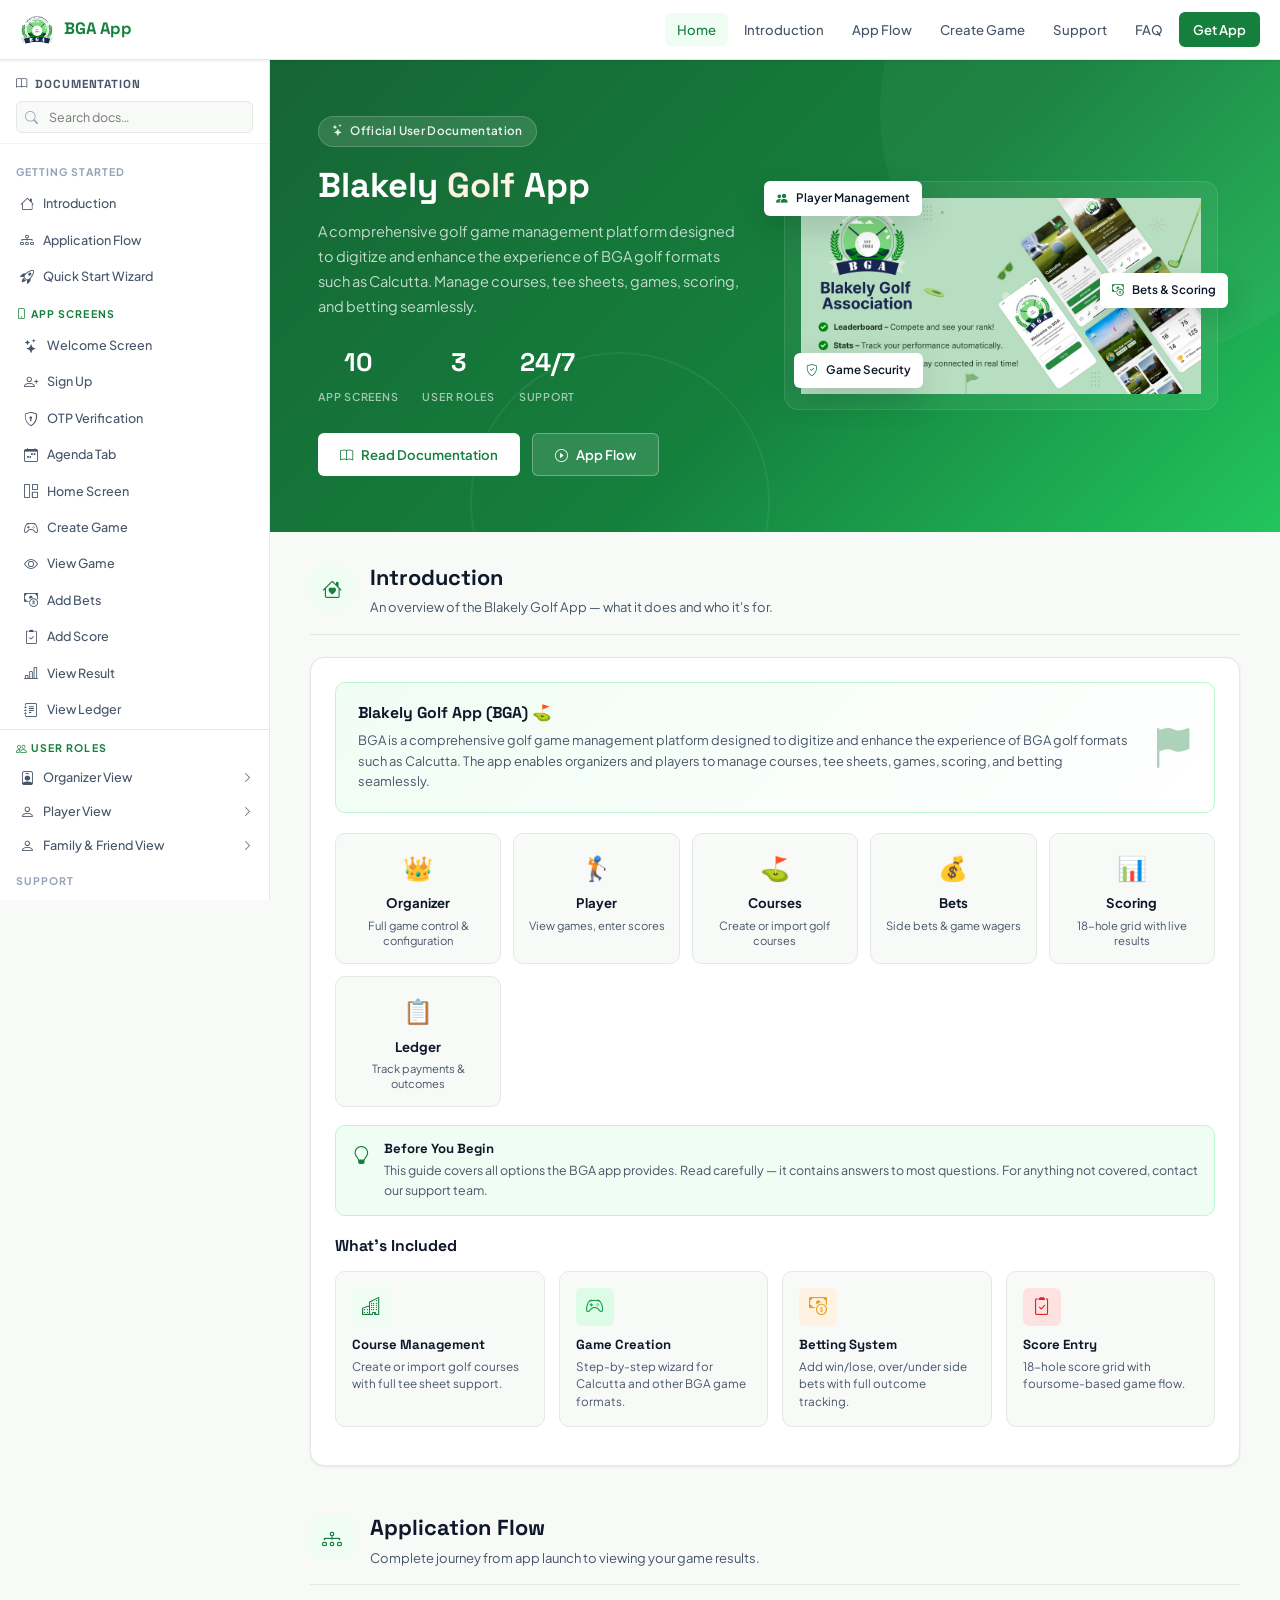
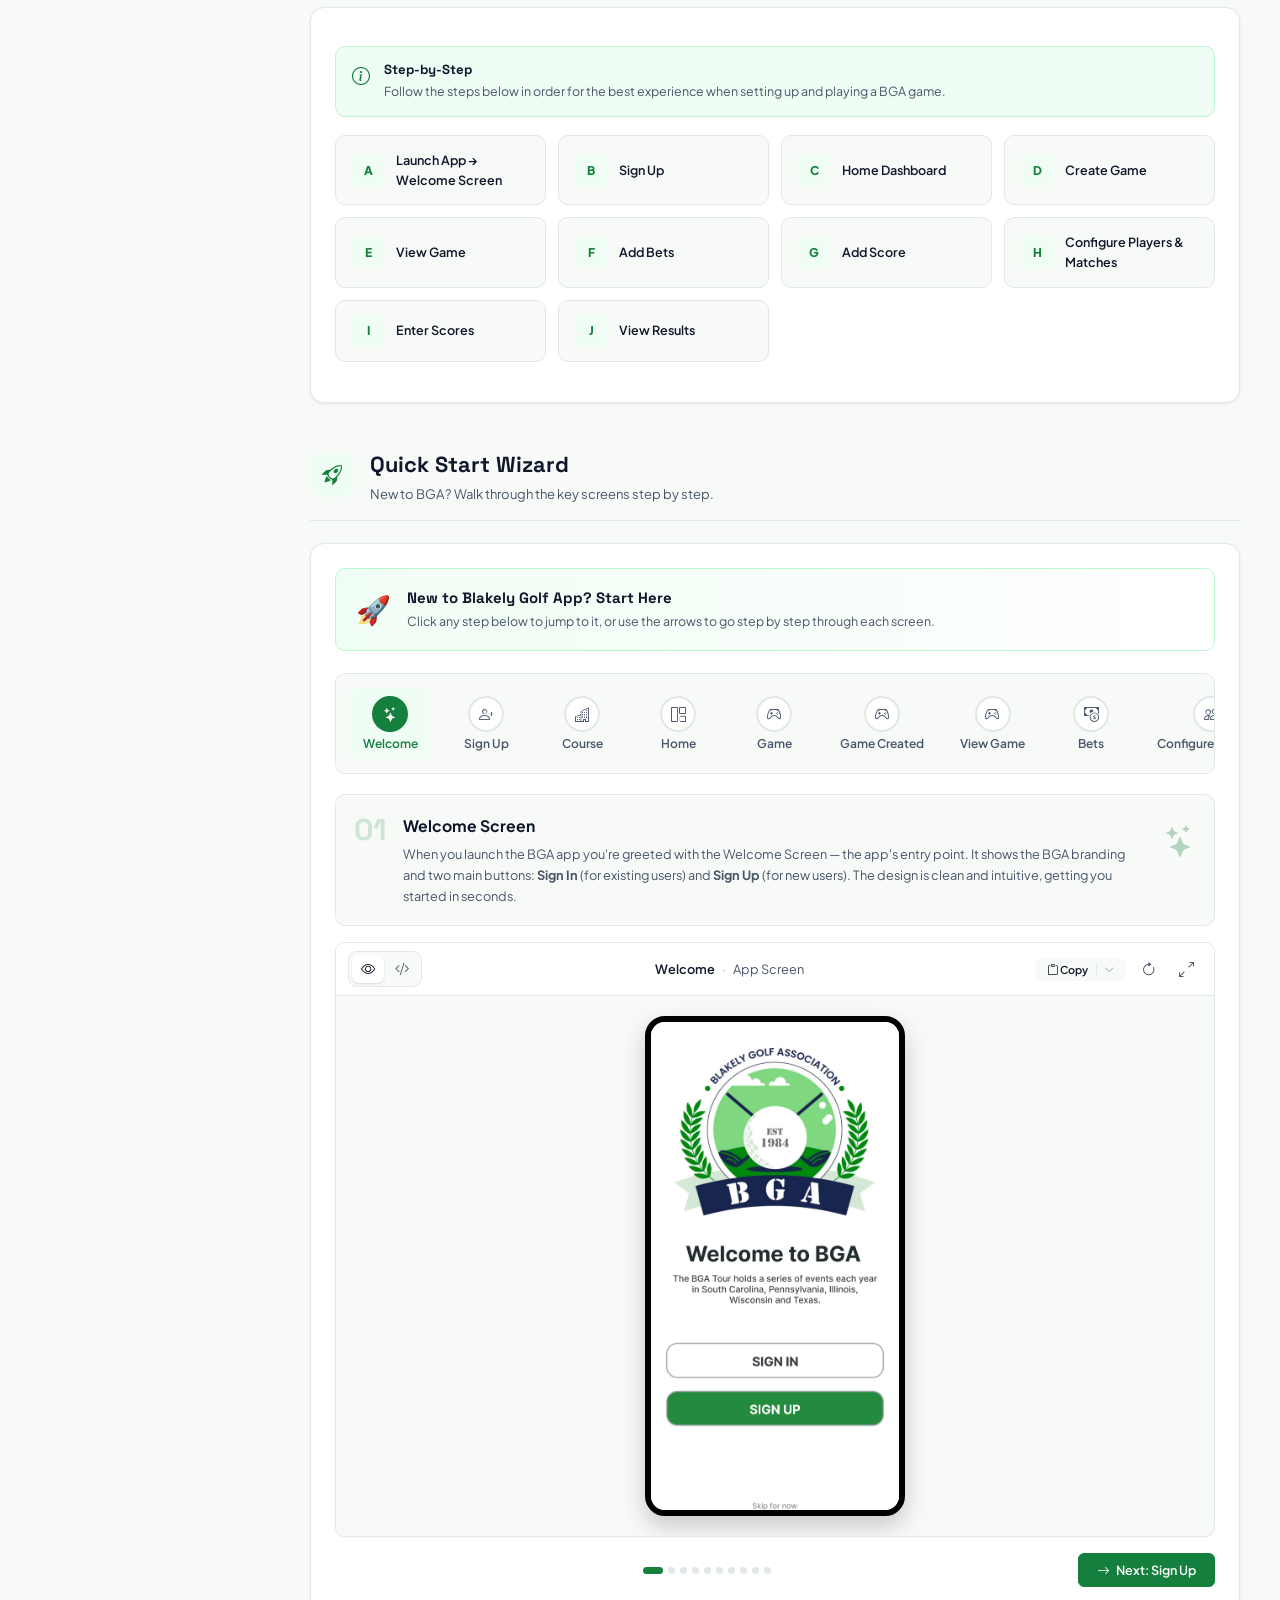
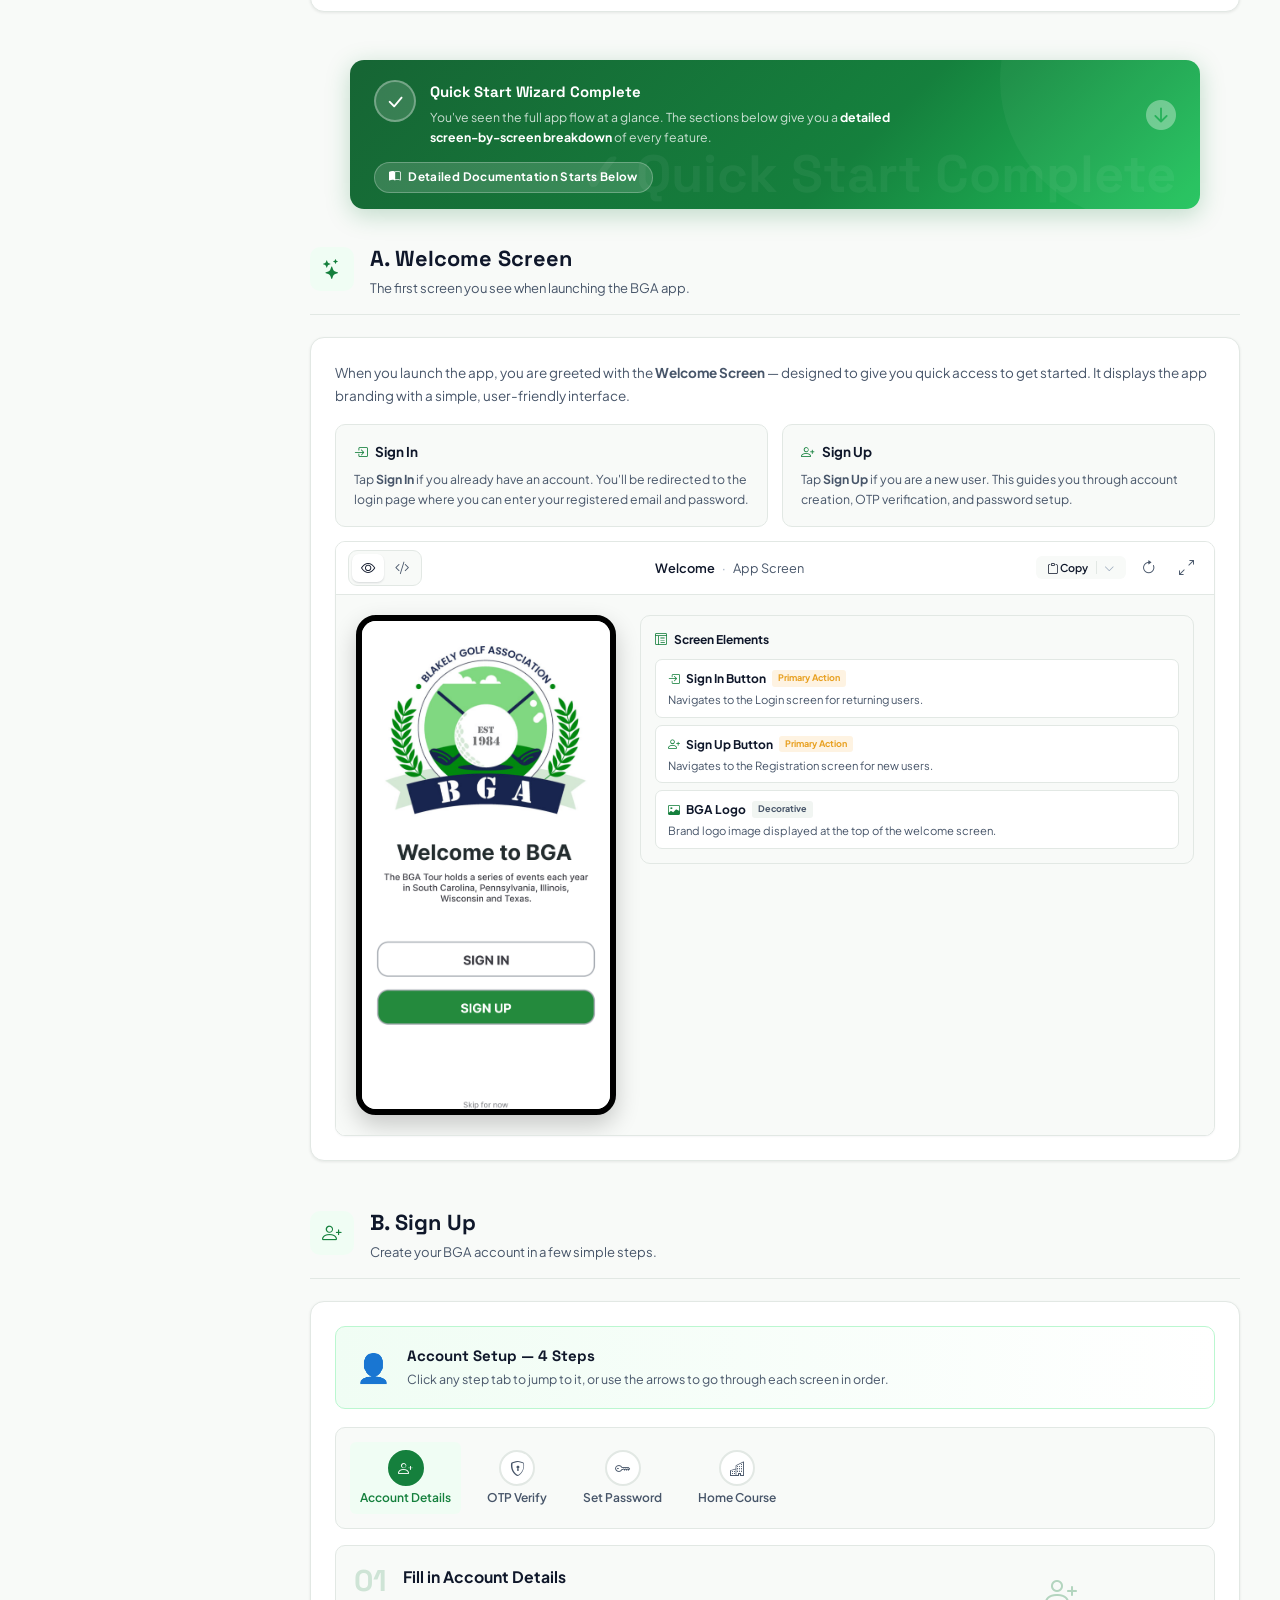
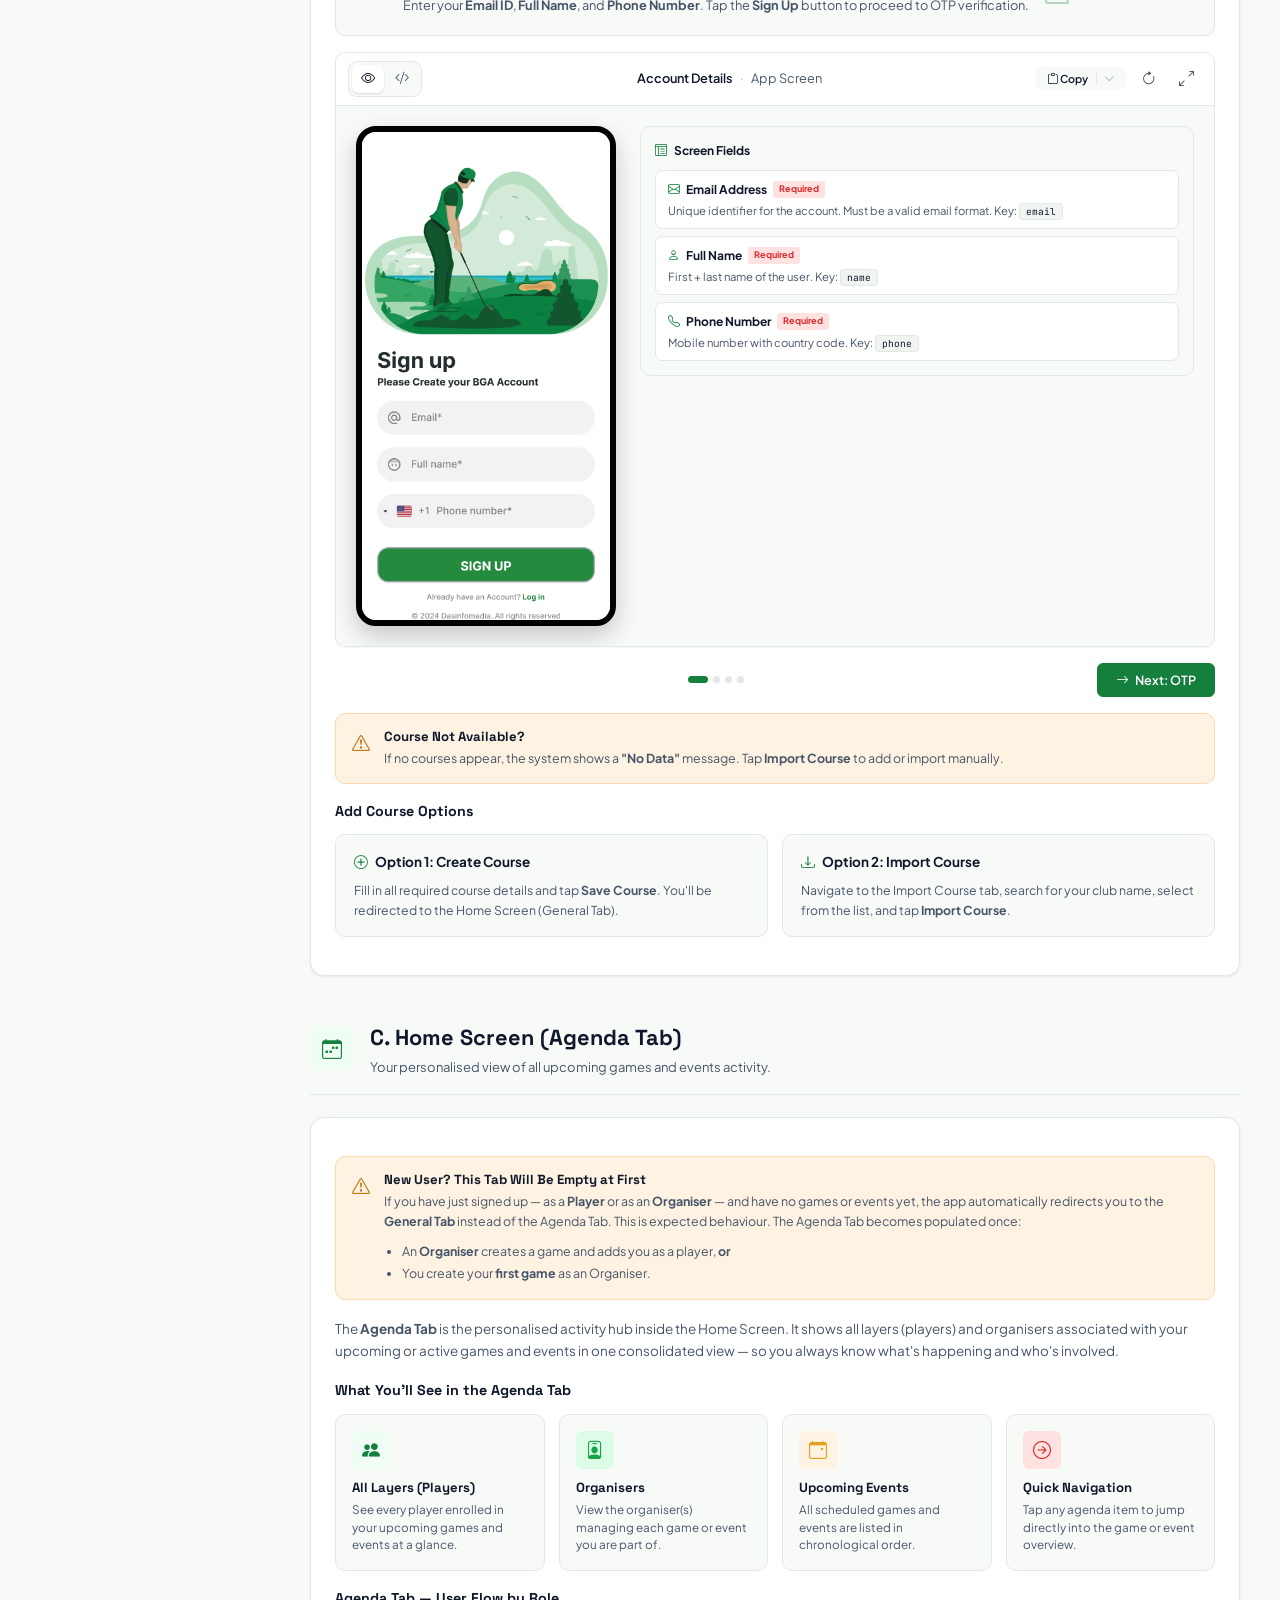
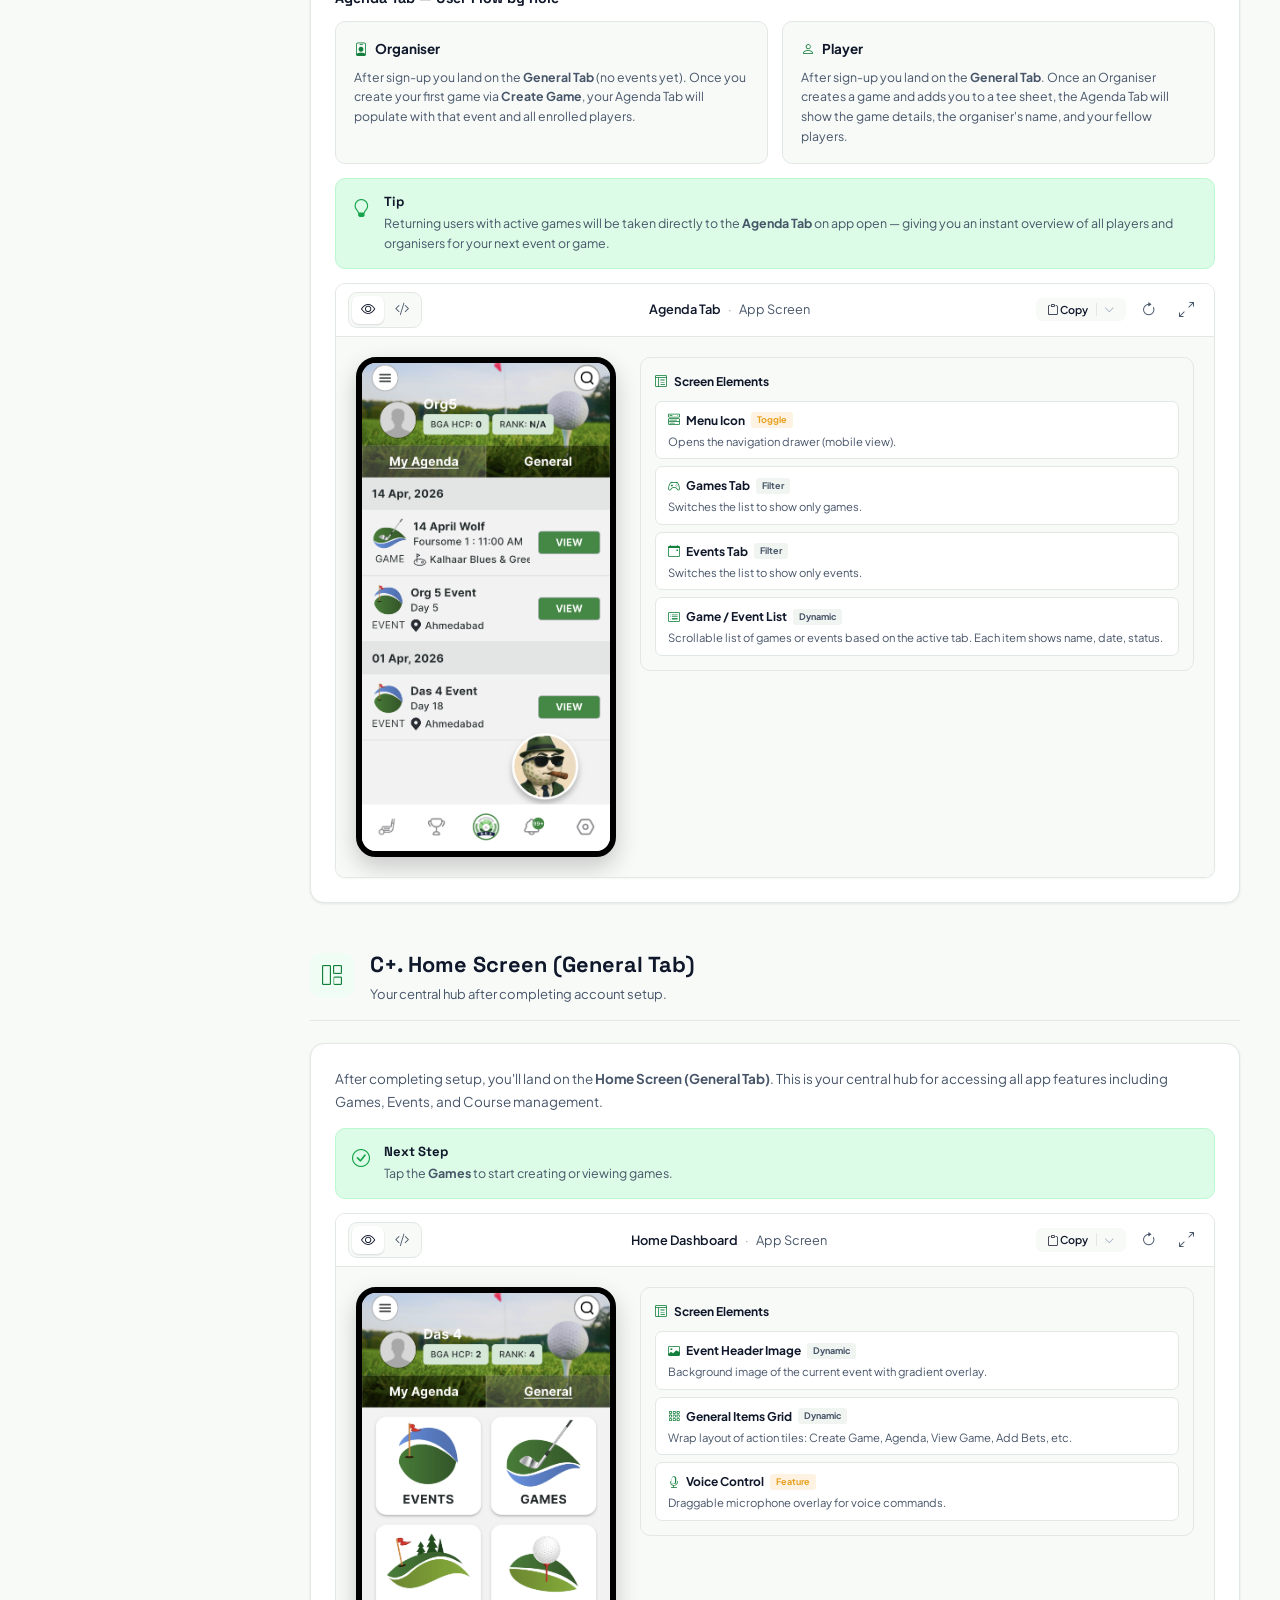
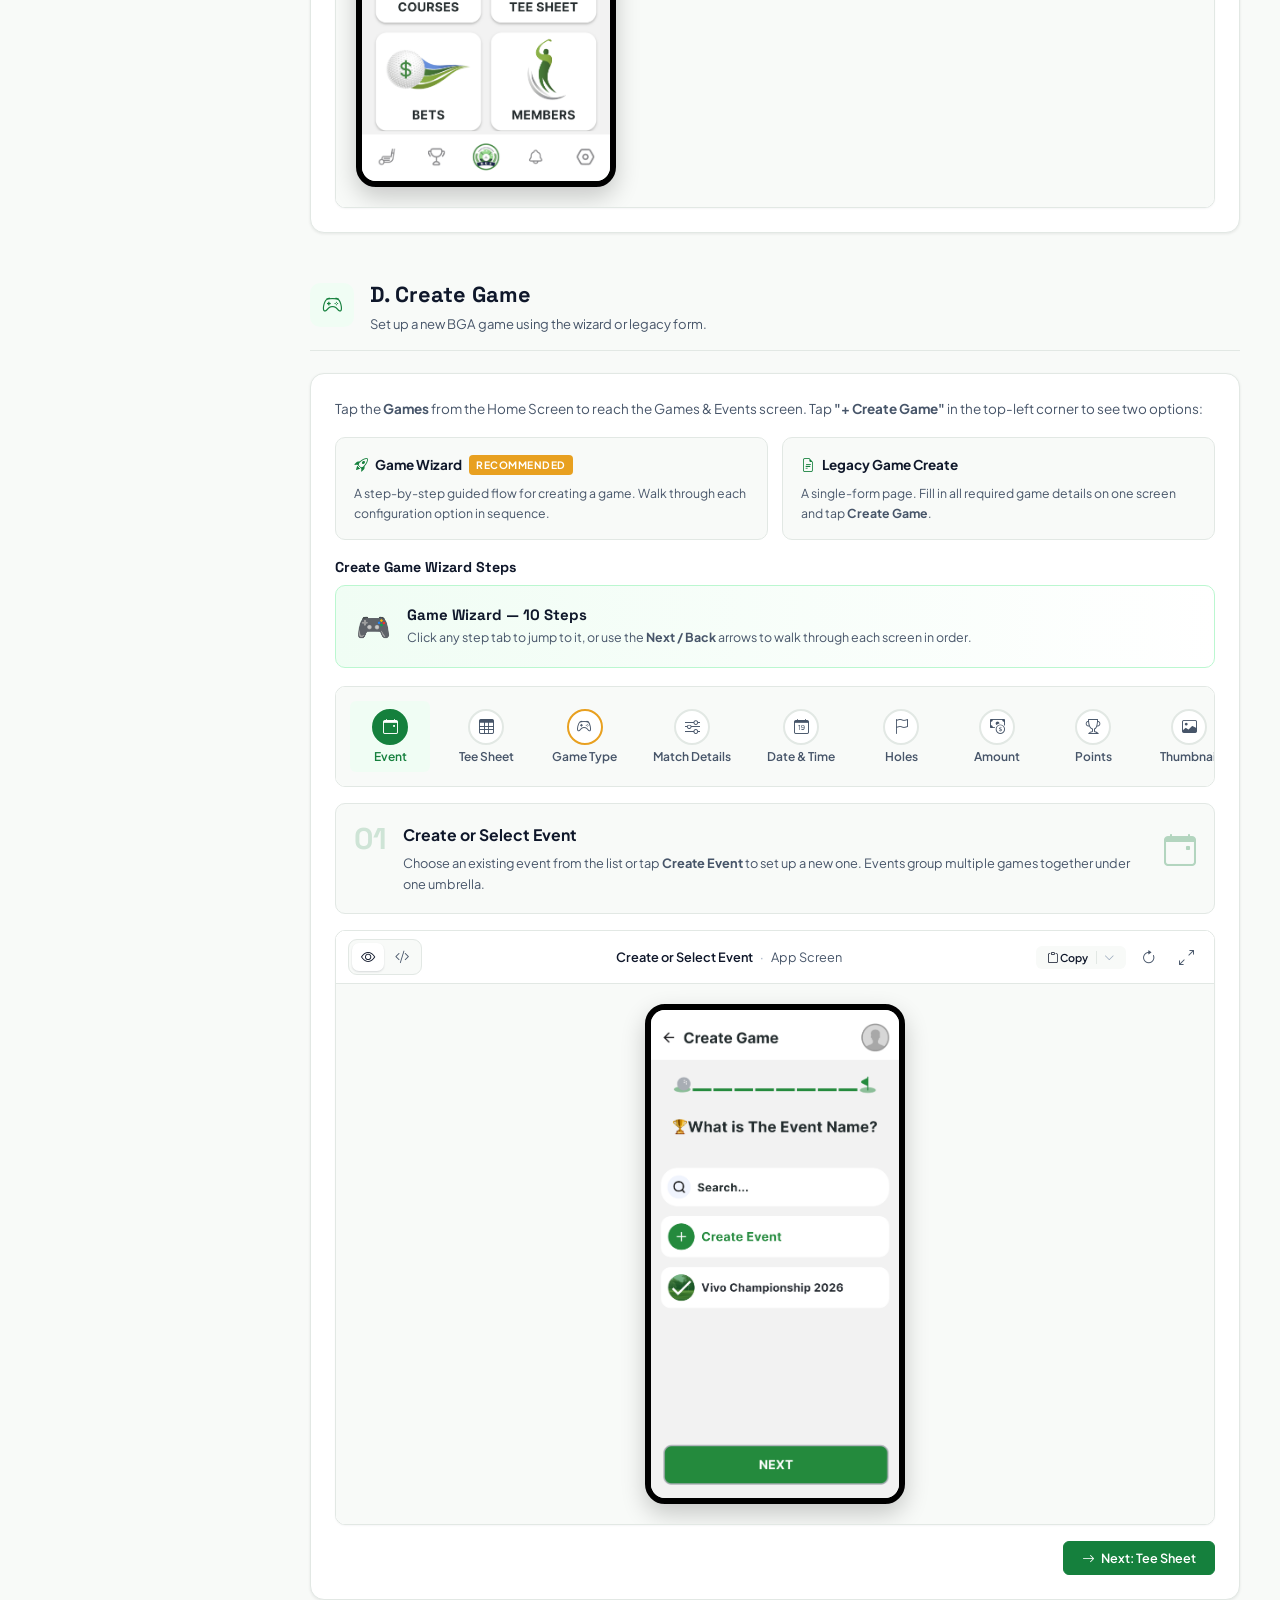
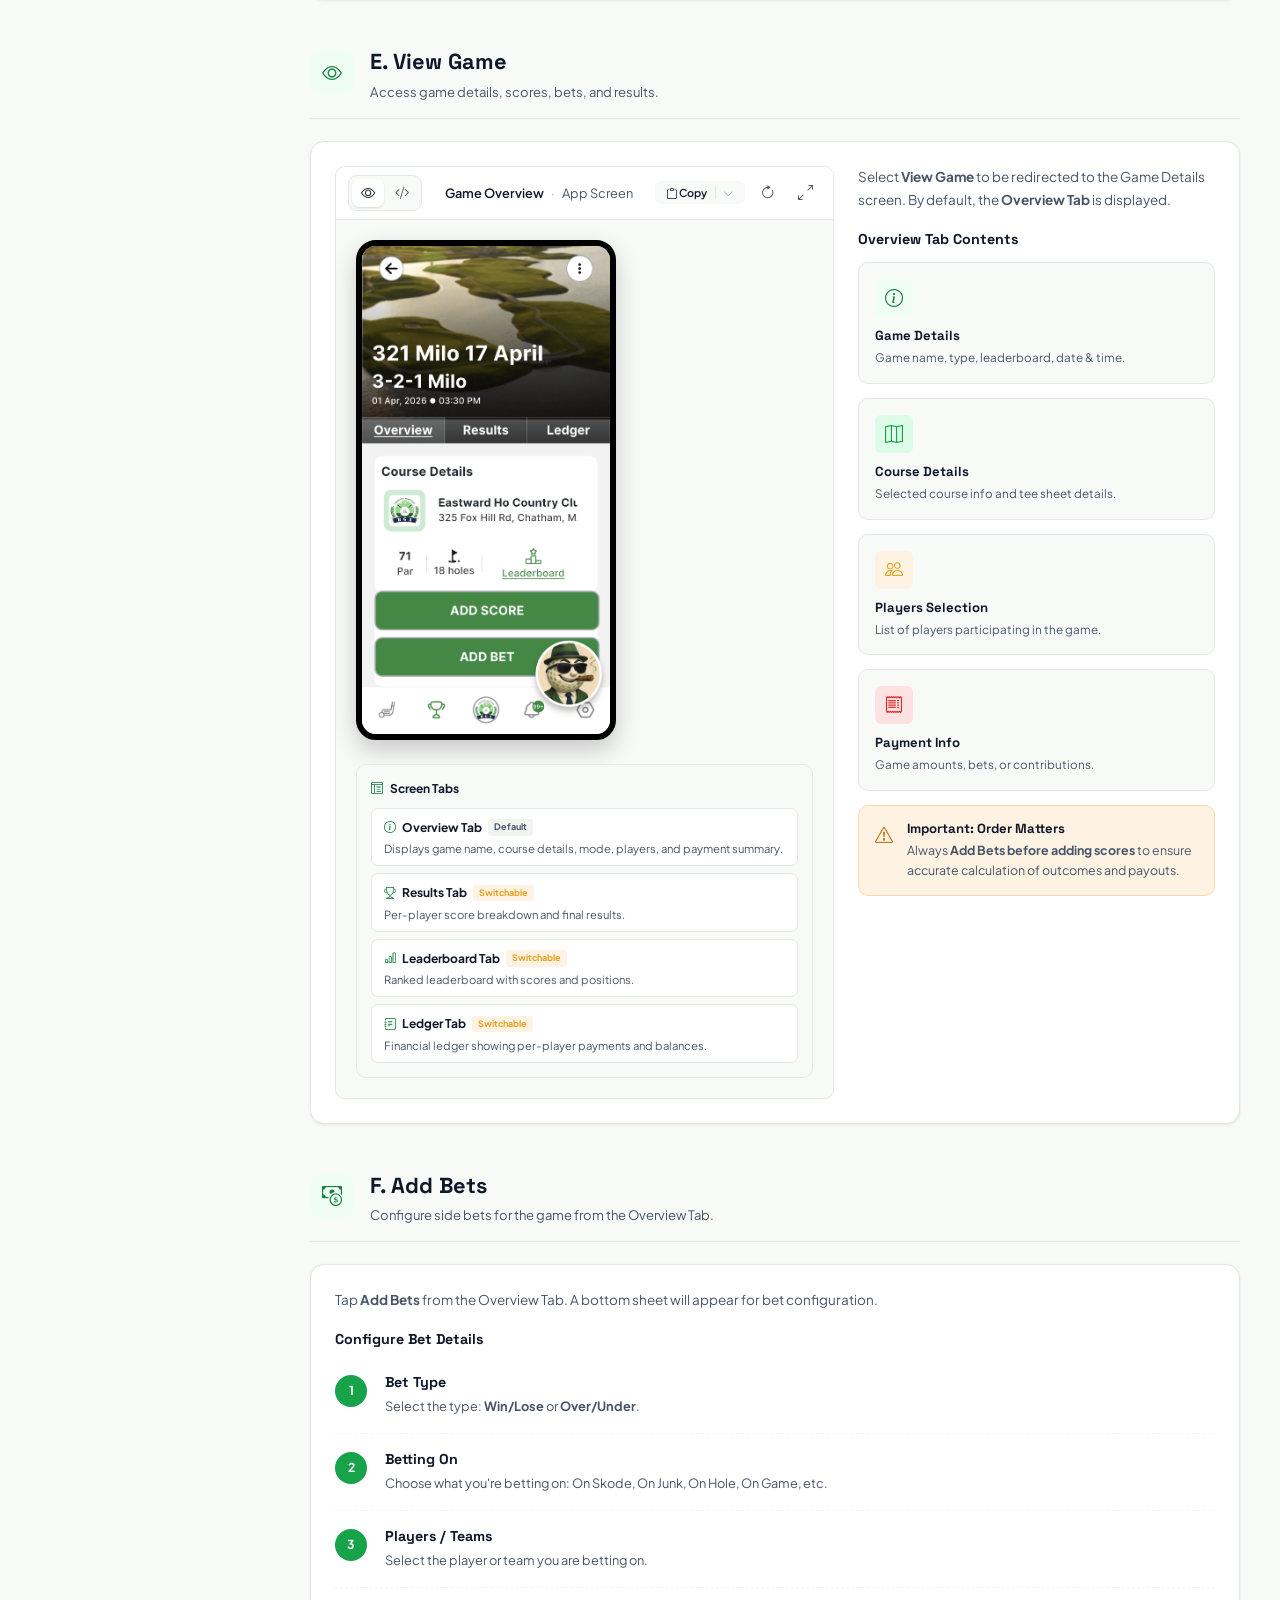
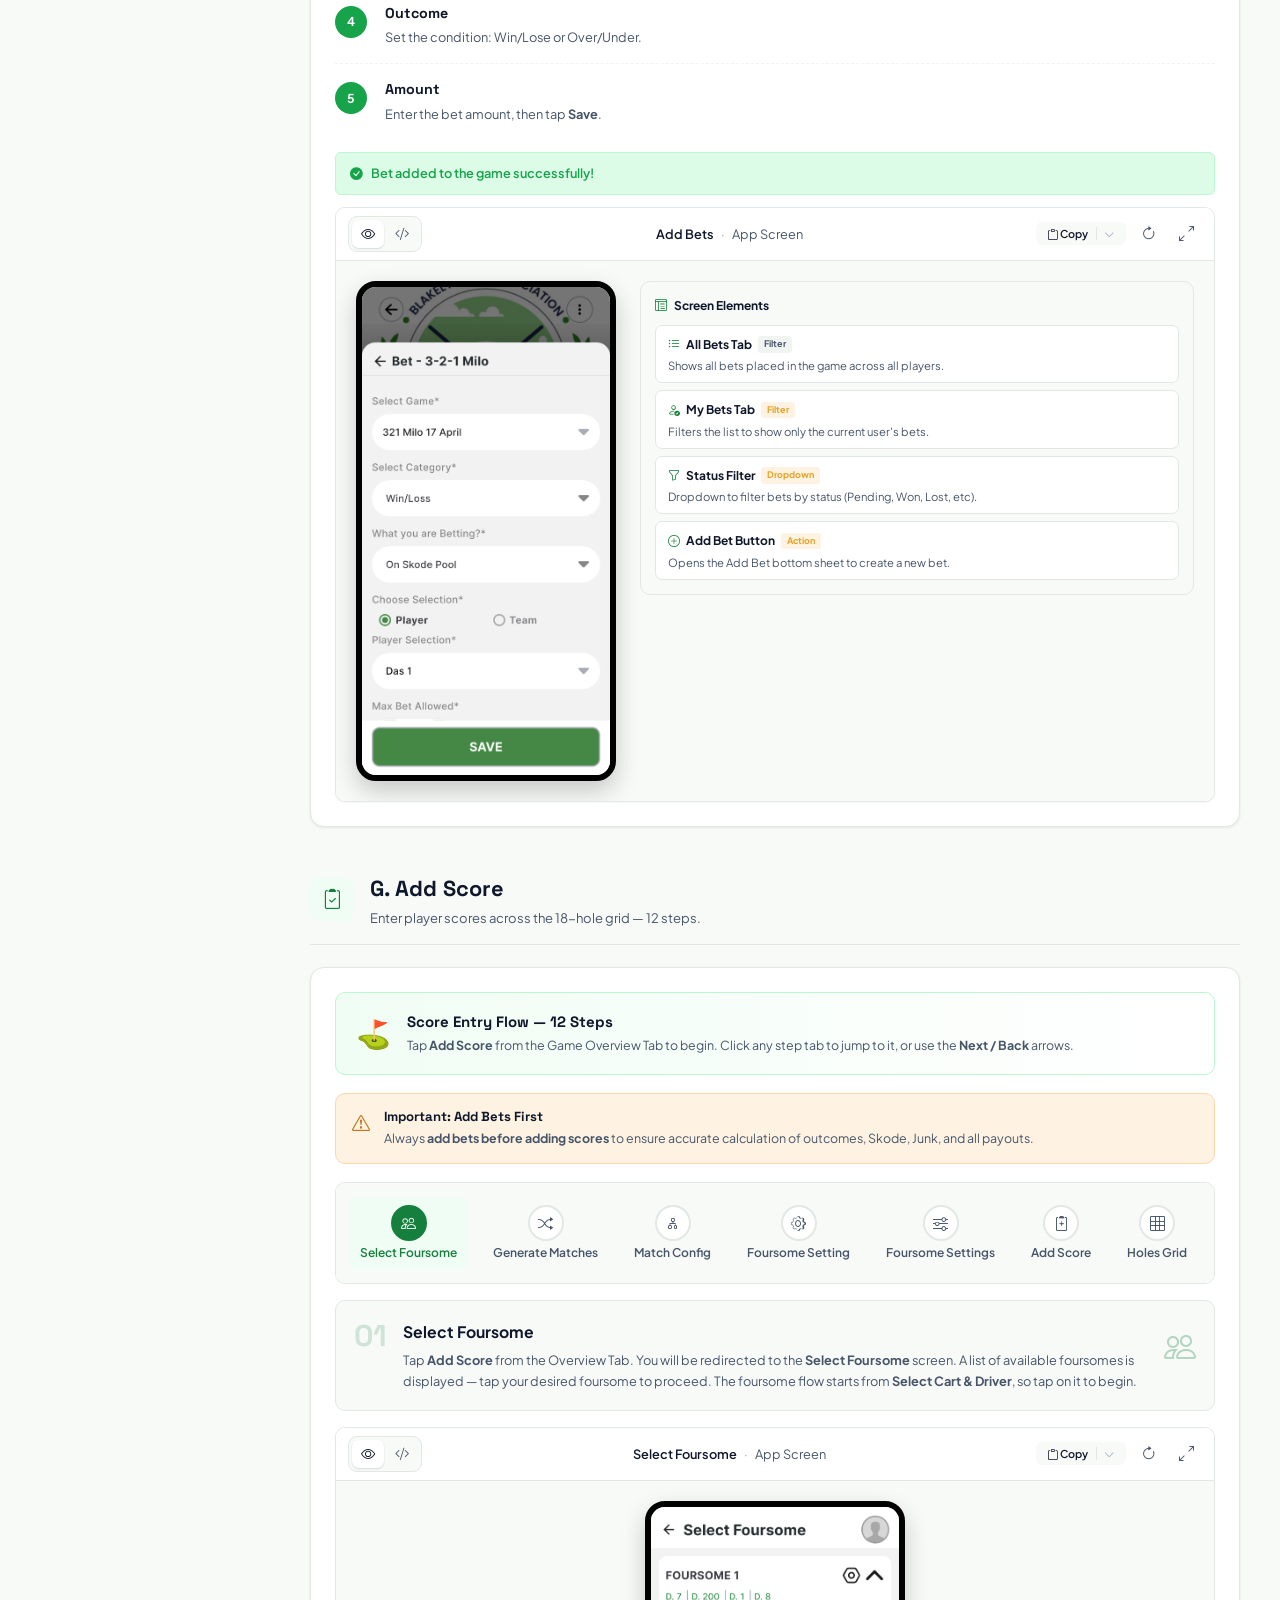
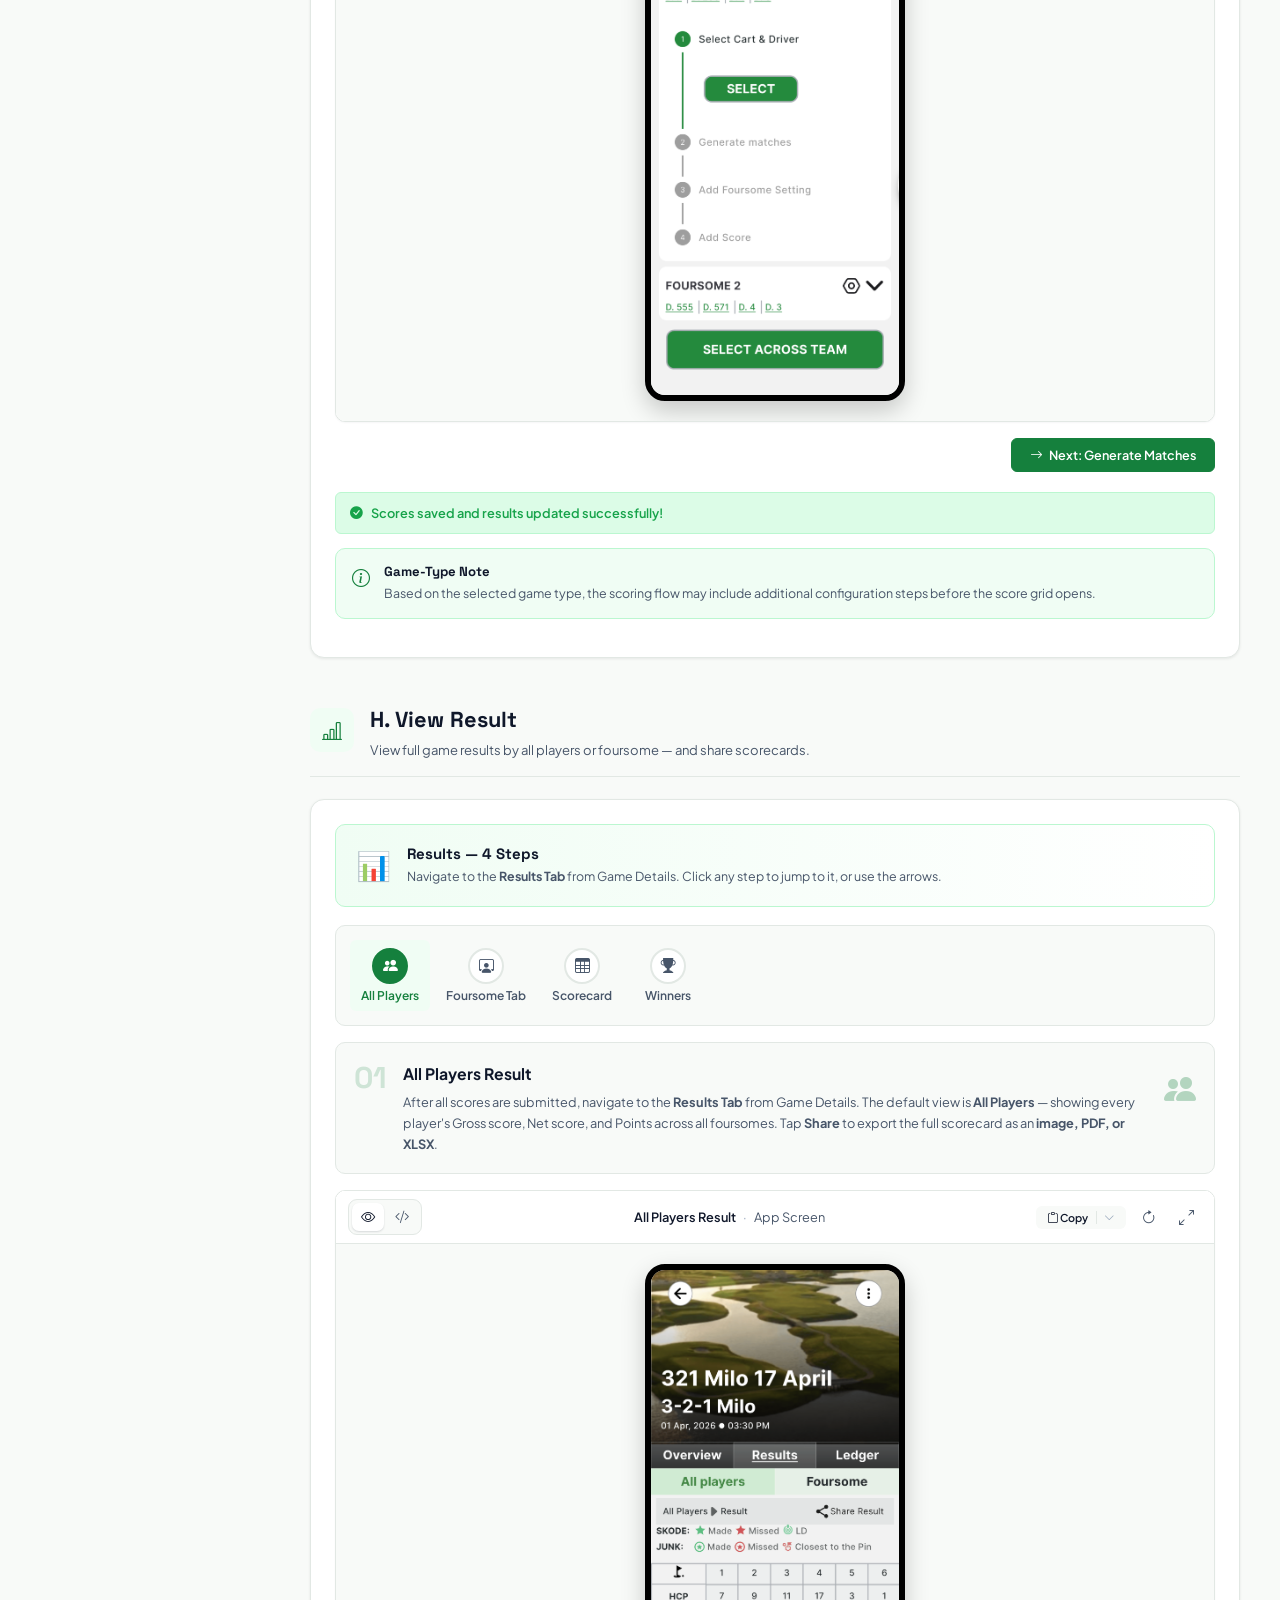
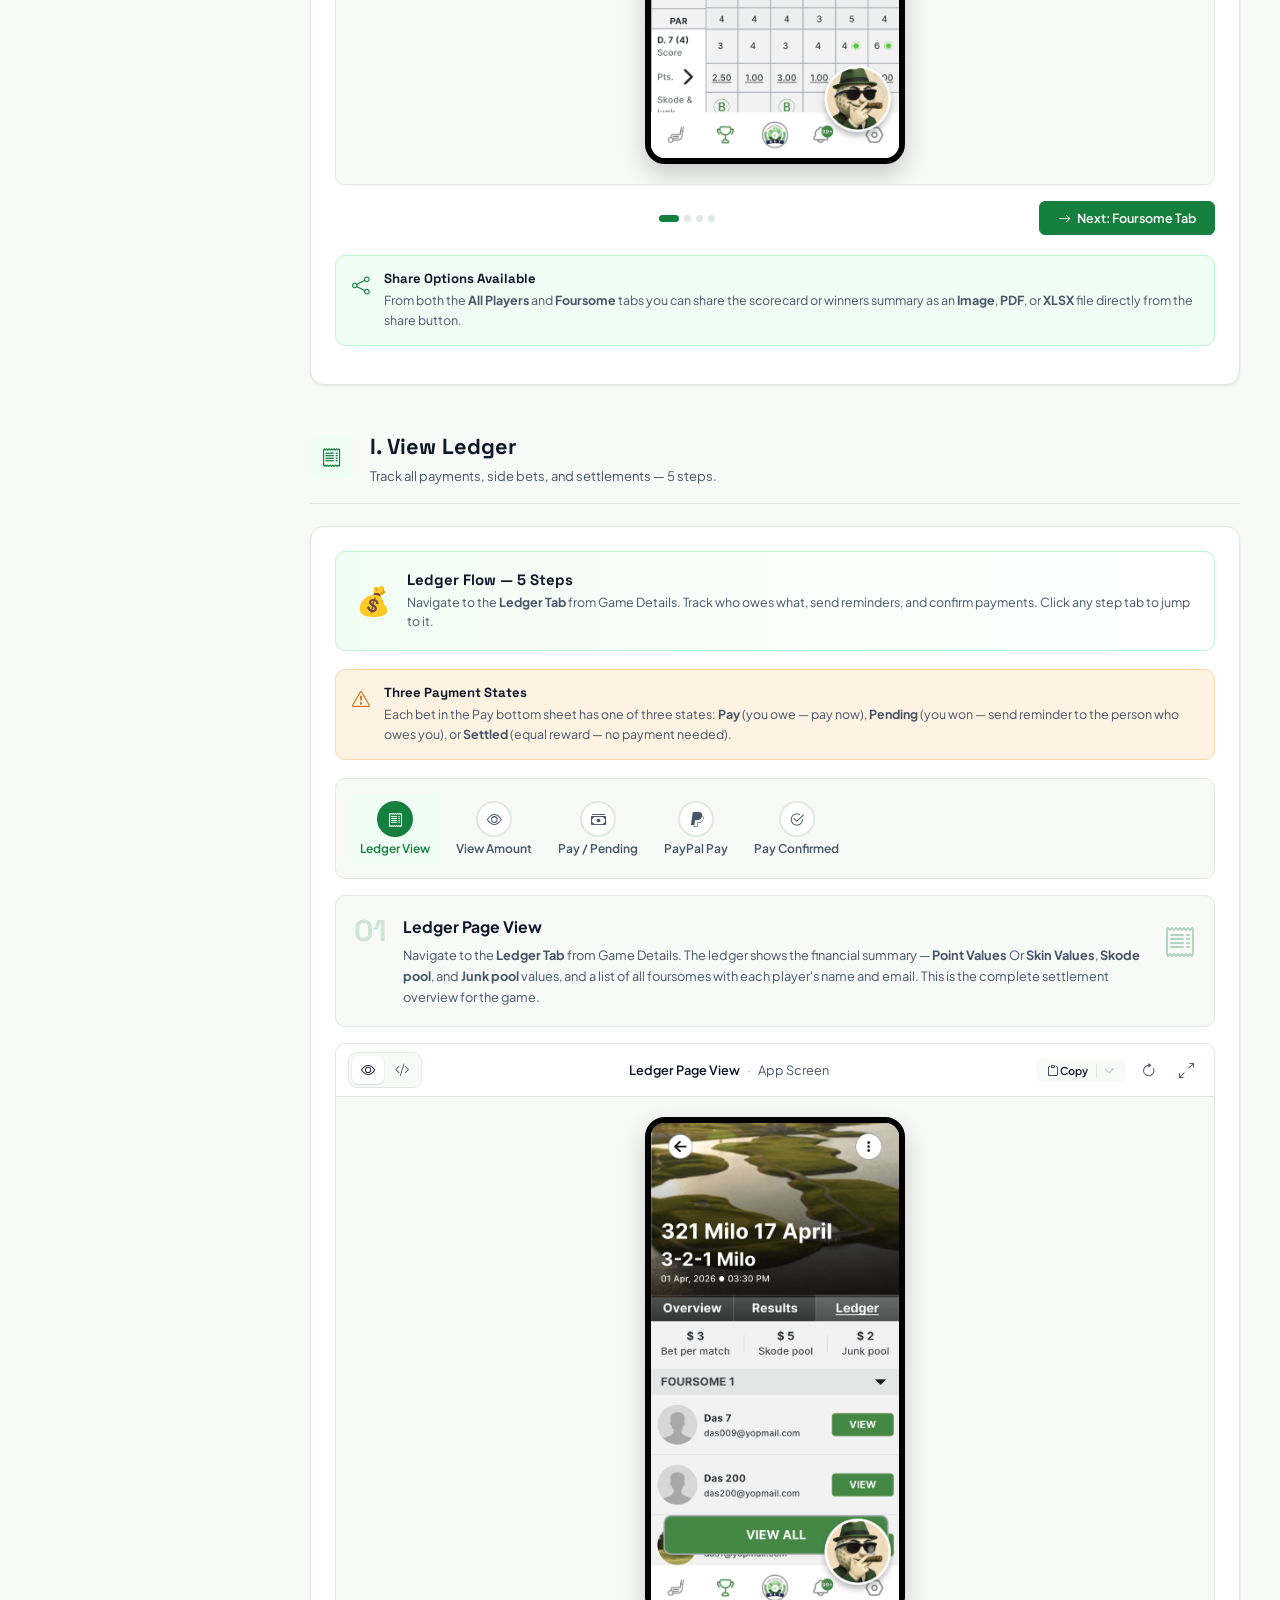
==== commit 74a016fc: "new files" ====
--- a/index.html
+++ b/index.html
@@ -841,9 +841,13 @@
                                 <div class="wsi-num">01</div>
                                 <div class="wsi-body">
                                     <div class="wsi-title">Create or Select Event</div>
+                                    <div class="wsi-desc">Choose an existing event from the list or tap <strong>Create Event</strong> to set up a new one. Events group multiple games together under one umbrella.</div>
                                 </div>
                                 <div class="wsi-icon"><i class="bi bi-calendar-event"></i></div>
                             </div>
+<!--                            <div class="wizard-slide-img"><div class="image-placeholder">-->
+<!--                                <img src="images/selectEvent.png" alt="Create or Select Event" class="app-image" />-->
+<!--                            </div></div>-->
                             <div class="code-preview-mount" data-key="cgslide-0"></div>
                             <div class="wizard-nav">
                                 <div class="wizard-progress-dots" id="cgdots-0"></div>
@@ -856,9 +860,13 @@
                                 <div class="wsi-num">02</div>
                                 <div class="wsi-body">
                                     <div class="wsi-title">Create or Select Tee Sheet</div>
+                                    <div class="wsi-desc">Select an existing tee sheet or tap <strong>Create Tee Sheet</strong> to build a new one. The tee sheet defines the players and foursomes for the game.</div>
                                 </div>
                                 <div class="wsi-icon"><i class="bi bi-table"></i></div>
                             </div>
+<!--                            <div class="wizard-slide-img"><div class="image-placeholder">-->
+<!--                                <img src="images/selectNewTeeSheetImg.png" alt="Create or Select Tee Sheet" class="app-image" />-->
+<!--                            </div></div>-->
                             <div class="code-preview-mount" data-key="cgslide-1"></div>
                             <div class="wizard-nav">
                                 <button class="wizard-nav-btn" onclick="cgGoTo(0)"><i class="bi bi-arrow-left"></i> Back</button>
@@ -978,11 +986,76 @@
                                 <div class="wsi-num">04</div>
                                 <div class="wsi-body">
                                     <div class="wsi-title">Set Match Details</div>
+                                    <div class="wsi-desc">
+                                        Configure match-related settings such as handicap preferences and play type.
+
+                                        <div style="display:flex;flex-direction:column;gap:10px;margin-top:12px">
+
+                                            <div style="background:var(--bg);border:1px solid var(--border);border-radius:8px;padding:12px 14px">
+                                                <div style="display:flex;align-items:center;gap:8px;margin-bottom:5px">
+                                                    <span style="background:var(--brand);color:#fff;font-size:.65rem;font-weight:700;padding:2px 8px;border-radius:4px;letter-spacing:.04em;text-transform:uppercase">Required</span>
+                                                    <span style="font-size:.88rem;font-weight:700;color:var(--ink)">Handicap</span>
+                                                </div>
+                                                <p style="font-size:.8rem;color:var(--ink-muted);line-height:1.6;margin:0">Choose whether to play <strong>with</strong> or <strong>without</strong> a handicap. The default selection is <strong>With Handicap</strong>.</p>
+                                            </div>
+
+                                            <div style="background:var(--bg);border:1px solid var(--border);border-radius:8px;padding:12px 14px">
+                                                <div style="display:flex;align-items:center;gap:8px;margin-bottom:5px">
+                                                    <span style="background:var(--brand);color:#fff;font-size:.65rem;font-weight:700;padding:2px 8px;border-radius:4px;letter-spacing:.04em;text-transform:uppercase">Required</span>
+                                                    <span style="font-size:.88rem;font-weight:700;color:var(--ink)">Scoring by Scorekeeper Only</span>
+                                                </div>
+                                                <p style="font-size:.8rem;color:var(--ink-muted);line-height:1.6;margin:0">
+                                                    Enable this option to allow only the <strong>Organizer/Scorekeeper</strong> to enter scores during the game.
+                                                    When disabled, <strong>all players</strong> can enter their own scores.
+                                                    The default setting is <strong>On</strong>.
+                                                </p>
+                                            </div>
+
+                                            <div style="background:var(--bg);border:1px solid var(--border);border-radius:8px;padding:12px 14px">
+                                                <div style="display:flex;align-items:center;gap:8px;margin-bottom:5px">
+                                                    <span style="background:var(--brand);color:#fff;font-size:.65rem;font-weight:700;padding:2px 8px;border-radius:4px;letter-spacing:.04em;text-transform:uppercase">Required</span>
+                                                    <span style="font-size:.88rem;font-weight:700;color:var(--ink)">Play Type</span>
+                                                </div>
+                                                <p style="font-size:.8rem;color:var(--ink-muted);line-height:1.6;margin:0 0 8px">Select the play format. Available play types <strong>depend on the selected game type</strong> and will vary accordingly.</p>
+                                                <div id="cgPlayTypeBadges" style="display:flex;flex-wrap:wrap;gap:5px;margin-bottom:8px">
+                                                    <span style="background:#dcfce7;color:#15803d;font-size:.68rem;font-weight:700;padding:3px 9px;border-radius:4px">COD ✓</span>
+                                                    <span style="background:#f1f5f2;color:var(--ink-muted);font-size:.68rem;font-weight:600;padding:3px 9px;border-radius:4px">2v2</span>
+                                                    <span style="background:#f1f5f2;color:var(--ink-muted);font-size:.68rem;font-weight:600;padding:3px 9px;border-radius:4px">Random</span>
+                                                    <span style="background:#f1f5f2;color:var(--ink-faint);font-size:.68rem;font-weight:500;padding:3px 9px;border-radius:4px;opacity:.45">4v4</span>
+                                                    <span style="background:#f1f5f2;color:var(--ink-faint);font-size:.68rem;font-weight:500;padding:3px 9px;border-radius:4px;opacity:.45">Cards</span>
+                                                    <span style="background:#f1f5f2;color:var(--ink-faint);font-size:.68rem;font-weight:500;padding:3px 9px;border-radius:4px;opacity:.45">Ultra Vegas</span>
+                                                    <span style="background:#f1f5f2;color:var(--ink-faint);font-size:.68rem;font-weight:500;padding:3px 9px;border-radius:4px;opacity:.45">1v1</span>
+                                                    <span style="background:#f1f5f2;color:var(--ink-faint);font-size:.68rem;font-weight:500;padding:3px 9px;border-radius:4px;opacity:.45">Individual</span>
+                                                    <span style="background:#f1f5f2;color:var(--ink-faint);font-size:.68rem;font-weight:500;padding:3px 9px;border-radius:4px;opacity:.45">Modified Stableford</span>
+                                                </div>
+                                                <div id="cgPlayTypeNote" style="background:#eff6ff;border:1px solid #bfdbfe;border-radius:6px;padding:8px 10px;font-size:.75rem;color:#1e40af;line-height:1.5">
+                                                    <strong>321 Milo</strong> — available play types: <strong>COD</strong>, <strong>2v2</strong>, <strong>Random</strong>. Currently selected: <strong>COD</strong>.
+                                                    <br/><span style="font-size:.7rem;opacity:.8">Greyed-out options are not available for this game type.</span>
+                                                </div>
+                                            </div>
+
+                                            <!-- Ultra Vegas Switch -->
+                                            <div id="ultraVegasSwitch">
+                                                <div style="background:var(--bg);border:1px solid var(--border);border-radius:8px;padding:12px 14px">
+                                                    <div style="display:flex;align-items:center;gap:8px;margin-bottom:5px">
+                                                        <span style="background:var(--brand);color:#fff;font-size:.65rem;font-weight:700;padding:2px 8px;border-radius:4px;letter-spacing:.04em;text-transform:uppercase">Required</span>
+                                                        <span style="font-size:.88rem;font-weight:700;color:var(--ink)">Ultra Vegas</span>
+                                                    </div>
+                                                    <p style="font-size:.8rem;color:var(--ink-muted);line-height:1.6;margin:0">
+                                                        The default setting is <strong>On</strong>. When enabled, the game will be created as
+                                                        <strong>Ultra Vegas</strong>, and both <strong>Score</strong> and <strong>Putts</strong>
+                                                        fields will be available during score entry. When disabled, the game will be created as
+                                                        <strong>Vegas</strong>, and only the <strong>Score</strong> field will be available.
+                                                    </p>
+                                                </div>
+                                            </div>
+
+                                        </div>
+                                    </div>
                                 </div>
                                 <div class="wsi-icon"><i class="bi bi-sliders"></i></div>
                             </div>
 <!--                            <div class="wizard-slide-img"><div class="image-placeholder">-->
-<!--                                &lt;!&ndash;          <img src="images/setMatchDetails.png" alt="Set Match Details" class="app-image" />&ndash;&gt;-->
 <!--                                <img id="setMatchDetailsImg" src="${setMatchDetailsImage}" alt="Set Match Details" class="app-image" />-->
 <!--                            </div></div>-->
                             <div class="code-preview-mount" data-key="cgslide-3"></div>
@@ -998,9 +1071,13 @@
                                 <div class="wsi-num">05</div>
                                 <div class="wsi-body">
                                     <div class="wsi-title">Select Start Date &amp; Time</div>
+                                    <div class="wsi-desc">Pick the <strong>date</strong> and <strong>start time</strong> for the game using the date/time picker. This will appear in the game listing and notifications.</div>
                                 </div>
                                 <div class="wsi-icon"><i class="bi bi-calendar-date"></i></div>
                             </div>
+<!--                            <div class="wizard-slide-img"><div class="image-placeholder">-->
+<!--                                <img src="images/selectStartDateTime.png" alt="Select Start Date &amp; Time" class="app-image" />-->
+<!--                            </div></div>-->
                             <div class="code-preview-mount" data-key="cgslide-4"></div>
                             <div class="wizard-nav">
                                 <button class="wizard-nav-btn" onclick="cgGoTo(3)"><i class="bi bi-arrow-left"></i> Back</button>
@@ -1014,12 +1091,17 @@
                                 <div class="wsi-num">06</div>
                                 <div class="wsi-body">
                                     <div class="wsi-title">Set Per Match Holes</div>
+                                    <div class="wsi-desc">
+                                        <div id="wolfTitleChanges">
+                                            Define how many holes will be played per match. The course is divided into three sections — you can select which section to play, and the default is already pre-selected.
+                                        </div>
+                                        <div style="display:flex;flex-direction:column;gap:10px;margin-top:12px" id="cg-desc-5"></div>
+                                    </div>
                                 </div>
                                 <div class="wsi-icon"><i class="bi bi-flag"></i></div>
                             </div>
 <!--                            <div class="wizard-slide-img"><div class="image-placeholder">-->
-<!--                                &lt;!&ndash;          <img src="images/setPerMatchHoles.png" alt="Set Per Match Holes" class="app-image" />&ndash;&gt;-->
-<!--                                <img id = "setPerMatchHolesImg" src="${setPerMatchHolesImage}" alt="Set Per Match Holes" class="app-image" />-->
+<!--                                <img id="setPerMatchHolesImg" src="${setPerMatchHolesImage}" alt="Set Per Match Holes" class="app-image" />-->
 <!--                            </div></div>-->
                             <div class="code-preview-mount" data-key="cgslide-5"></div>
                             <div class="wizard-nav">
@@ -1034,12 +1116,15 @@
                                 <div class="wsi-num">07</div>
                                 <div class="wsi-body">
                                     <div class="wsi-title">Set Amount for Each</div>
+                                    <div class="wsi-desc">
+                                        Set the dollar values for each betting pool. Default amounts are pre-filled — you can keep them or adjust as needed. All values feed automatically into the Ledger and bet calculations.
+                                        <div style="display:flex;flex-direction:column;gap:8px;margin-top:12px" id="cg-desc-6"></div>
+                                    </div>
                                 </div>
                                 <div class="wsi-icon"><i class="bi bi-cash-coin"></i></div>
                             </div>
 <!--                            <div class="wizard-slide-img"><div class="image-placeholder">-->
-<!--                                &lt;!&ndash;          <img src="images/setAmountforEach.png" alt="Set Amount for Each" class="app-image" />&ndash;&gt;-->
-<!--                                <img id="setAmountforEachImg" src="${setAmountforEachImage" alt="Set Amount for Each" class="app-image" />-->
+<!--                                <img id="setAmountforEachImg" src="${setAmountforEachImage}" alt="Set Amount for Each" class="app-image" />-->
 <!--                            </div></div>-->
                             <div class="code-preview-mount" data-key="cgslide-6"></div>
                             <div class="wizard-nav">
@@ -1054,11 +1139,14 @@
                                 <div class="wsi-num">08</div>
                                 <div class="wsi-body">
                                     <div class="wsi-title">Set Points</div>
+                                    <div class="wsi-desc">
+                                        Configure the points awarded for winning. The field(s) are <strong>pre-filled with default value(s)</strong>.
+                                        <div style="display:flex;flex-direction:column;gap:8px;margin-top:12px" id="cg-desc-7"></div>
+                                    </div>
                                 </div>
                                 <div class="wsi-icon"><i class="bi bi-trophy"></i></div>
                             </div>
 <!--                            <div class="wizard-slide-img"><div class="image-placeholder">-->
-<!--                                &lt;!&ndash;          <img src="images/setPoints.png" alt="Set Points" class="app-image" />&ndash;&gt;-->
 <!--                                <img id="setPointsImg" src="images/321MiloSetPoints.png" alt="Set Points" class="app-image" />-->
 <!--                            </div></div>-->
                             <div class="code-preview-mount" data-key="cgslide-7"></div>
@@ -1074,9 +1162,13 @@
                                 <div class="wsi-num">09</div>
                                 <div class="wsi-body">
                                     <div class="wsi-title">Choose Game Thumbnail</div>
+                                    <div class="wsi-desc">Select a thumbnail image to represent the game in the games list. Tap <strong>Save Game</strong> to finalise and create the game.</div>
                                 </div>
                                 <div class="wsi-icon"><i class="bi bi-image"></i></div>
                             </div>
+<!--                            <div class="wizard-slide-img"><div class="image-placeholder">-->
+<!--                                <img src="images/chooseGameThumbnail.png" alt="Choose Game Thumbnail" class="app-image" />-->
+<!--                            </div></div>-->
                             <div class="code-preview-mount" data-key="cgslide-8"></div>
                             <div class="wizard-nav">
                                 <button class="wizard-nav-btn" onclick="cgGoTo(7)"><i class="bi bi-arrow-left"></i> Back</button>
@@ -1090,9 +1182,13 @@
                                 <div class="wsi-num">10</div>
                                 <div class="wsi-body">
                                     <div class="wsi-title">Game Created Successfully</div>
+                                    <div class="wsi-desc" id="cg-desc-9"></div>
                                 </div>
                                 <div class="wsi-icon"><i class="bi bi-check-circle"></i></div>
                             </div>
+<!--                            <div class="wizard-slide-img"><div class="image-placeholder">-->
+<!--                                <img id="gameCreatedSuccessImg" src="${gameCreatedSuccessImage}" alt="Game Created Successfully" class="app-image" />-->
+<!--                            </div></div>-->
                             <div class="code-preview-mount" data-key="cgslide-9"></div>
                             <div class="wizard-nav">
                                 <button class="wizard-nav-btn" onclick="cgGoTo(8)"><i class="bi bi-arrow-left"></i> Back</button>
@@ -1100,6 +1196,7 @@
                                 <span style="font-size:.8rem;color:var(--ink-faint)">&#10003; Game Setup Complete!</span>
                             </div>
                             <div class="success-message"><i class="bi bi-check-circle-fill"></i><span>Game created successfully!</span></div>
+                            <div id="cg-desc-9.1"></div>
                         </div>
                     </div>
                     <!--<div class="steps-container">
@@ -3053,7 +3150,7 @@
 
 <!-- ===== wslide-1 : Sign Up (PHP) ===== -->
 
-<!-- ===== wslide-2 : Course Selection (PHP)a ===== -->
+<!-- ===== wslide-2 : Course Selection (PHP) ===== -->
 
 <!-- ===== wslide-3 : Home Dashboard (PHP) ===== -->
 
@@ -3097,81 +3194,11 @@
 <script src="https://cdn.jsdelivr.net/npm/prismjs@1.29.0/components/prism-markup-templating.min.js"></script>
 <script src="https://cdn.jsdelivr.net/npm/prismjs@1.29.0/components/prism-php.min.js"></script>
 <script src="https://cdn.jsdelivr.net/npm/prismjs@1.29.0/components/prism-dart.min.js"></script>
-<!-- ── Shared code-data residual (any keys not yet in separate files) ── -->
+<!-- ── Shared code-data (all code in unified files) ── -->
 <script src="JavaScripts/code-data-apis.js"></script>
 <script src="JavaScripts/code-data-laravel.js"></script>
 <script src="JavaScripts/code-data-flutter.js"></script>
 
-<!-- ── Account Setup (sslide-0 … sslide-3) ── -->
-<script src="JavaScripts/flutter/account-setup.js"></script>
-<script src="JavaScripts/laravel/account-setup.js"></script>
-<script src="JavaScripts/api/account-setup.js"></script>
-
-<!-- ── Quick Start Wizard (wslide-0 … wslide-9) ── -->
-<script src="JavaScripts/flutter/quick-start-wizard.js"></script>
-<script src="JavaScripts/laravel/quick-start-wizard.js"></script>
-<script src="JavaScripts/api/quick-start-wizard.js"></script>
-
-<!-- ── Create Game Wizard (cgslide-0 … cgslide-9) ── -->
-<script src="JavaScripts/flutter/create-game-wizard.js"></script>
-<script src="JavaScripts/laravel/create-game-wizard.js"></script>
-<script src="JavaScripts/api/create-game-wizard.js"></script>
-
-<!-- ── Home Dashboard (home-detail) ── -->
-<script src="JavaScripts/flutter/home-detail.js"></script>
-<script src="JavaScripts/laravel/home-detail.js"></script>
-<script src="JavaScripts/api/home-detail.js"></script>
-
-<!-- ── Agenda Detail (agenda-detail) ── -->
-<script src="JavaScripts/flutter/agenda-detail.js"></script>
-<script src="JavaScripts/laravel/agenda-detail.js"></script>
-<script src="JavaScripts/api/agenda-detail.js"></script>
-
-<!-- ── View Game Detail (viewgame-detail) ── -->
-<script src="JavaScripts/flutter/viewgame-detail.js"></script>
-<script src="JavaScripts/laravel/viewgame-detail.js"></script>
-<script src="JavaScripts/api/viewgame-detail.js"></script>
-
-<!-- ── Add Bets (addbets-detail) ── -->
-<script src="JavaScripts/flutter/addbets-detail.js"></script>
-<script src="JavaScripts/laravel/addbets-detail.js"></script>
-<script src="JavaScripts/api/addbets-detail.js"></script>
-
-<!-- ── Welcome Detail (welcome-detail) ── -->
-<script src="JavaScripts/flutter/welcome-detail.js"></script>
-<script src="JavaScripts/laravel/welcome-detail.js"></script>
-<script src="JavaScripts/api/welcome-detail.js"></script>
-
-<!-- ── Add Score — Common steps (asslide-0 … asslide-11) ── -->
-<script src="JavaScripts/flutter/add-score.js"></script>
-<script src="JavaScripts/laravel/add-score-common.js"></script>
-<script src="JavaScripts/api/add-score-common.js"></script>
-
-<!-- ── Add Score — Calcutta ── -->
-<script src="JavaScripts/flutter/add-score-calcutta.js"></script>
-<script src="JavaScripts/laravel/add-score-calcutta.js"></script>
-<script src="JavaScripts/api/add-score-calcutta.js"></script>
-
-<!-- ── Add Score — Ryder Cup ── -->
-<script src="JavaScripts/flutter/add-score-ryder-cup.js"></script>
-<script src="JavaScripts/laravel/add-score-ryder-cup.js"></script>
-<script src="JavaScripts/api/add-score-ryder-cup.js"></script>
-
-<!-- ── Add Score — Horse Race ── -->
-<script src="JavaScripts/flutter/add-score-horse-race.js"></script>
-<script src="JavaScripts/laravel/add-score-horse-race.js"></script>
-<script src="JavaScripts/api/add-score-horse-race.js"></script>
-
-<!-- ── View Results (vrslide-0 … vrslide-3) ── -->
-<script src="JavaScripts/flutter/view-results.js"></script>
-<script src="JavaScripts/laravel/view-results.js"></script>
-<script src="JavaScripts/api/view-results.js"></script>
-
-<!-- ── View Ledger (vlslide-0 … vlslide-4) ── -->
-<script src="JavaScripts/flutter/view-ledger.js"></script>
-<script src="JavaScripts/laravel/view-ledger.js"></script>
-<script src="JavaScripts/api/view-ledger.js"></script>
-
 <script src="JavaScripts/script.js"></script>
 <script src="JavaScripts/create-game.js"></script>
 
